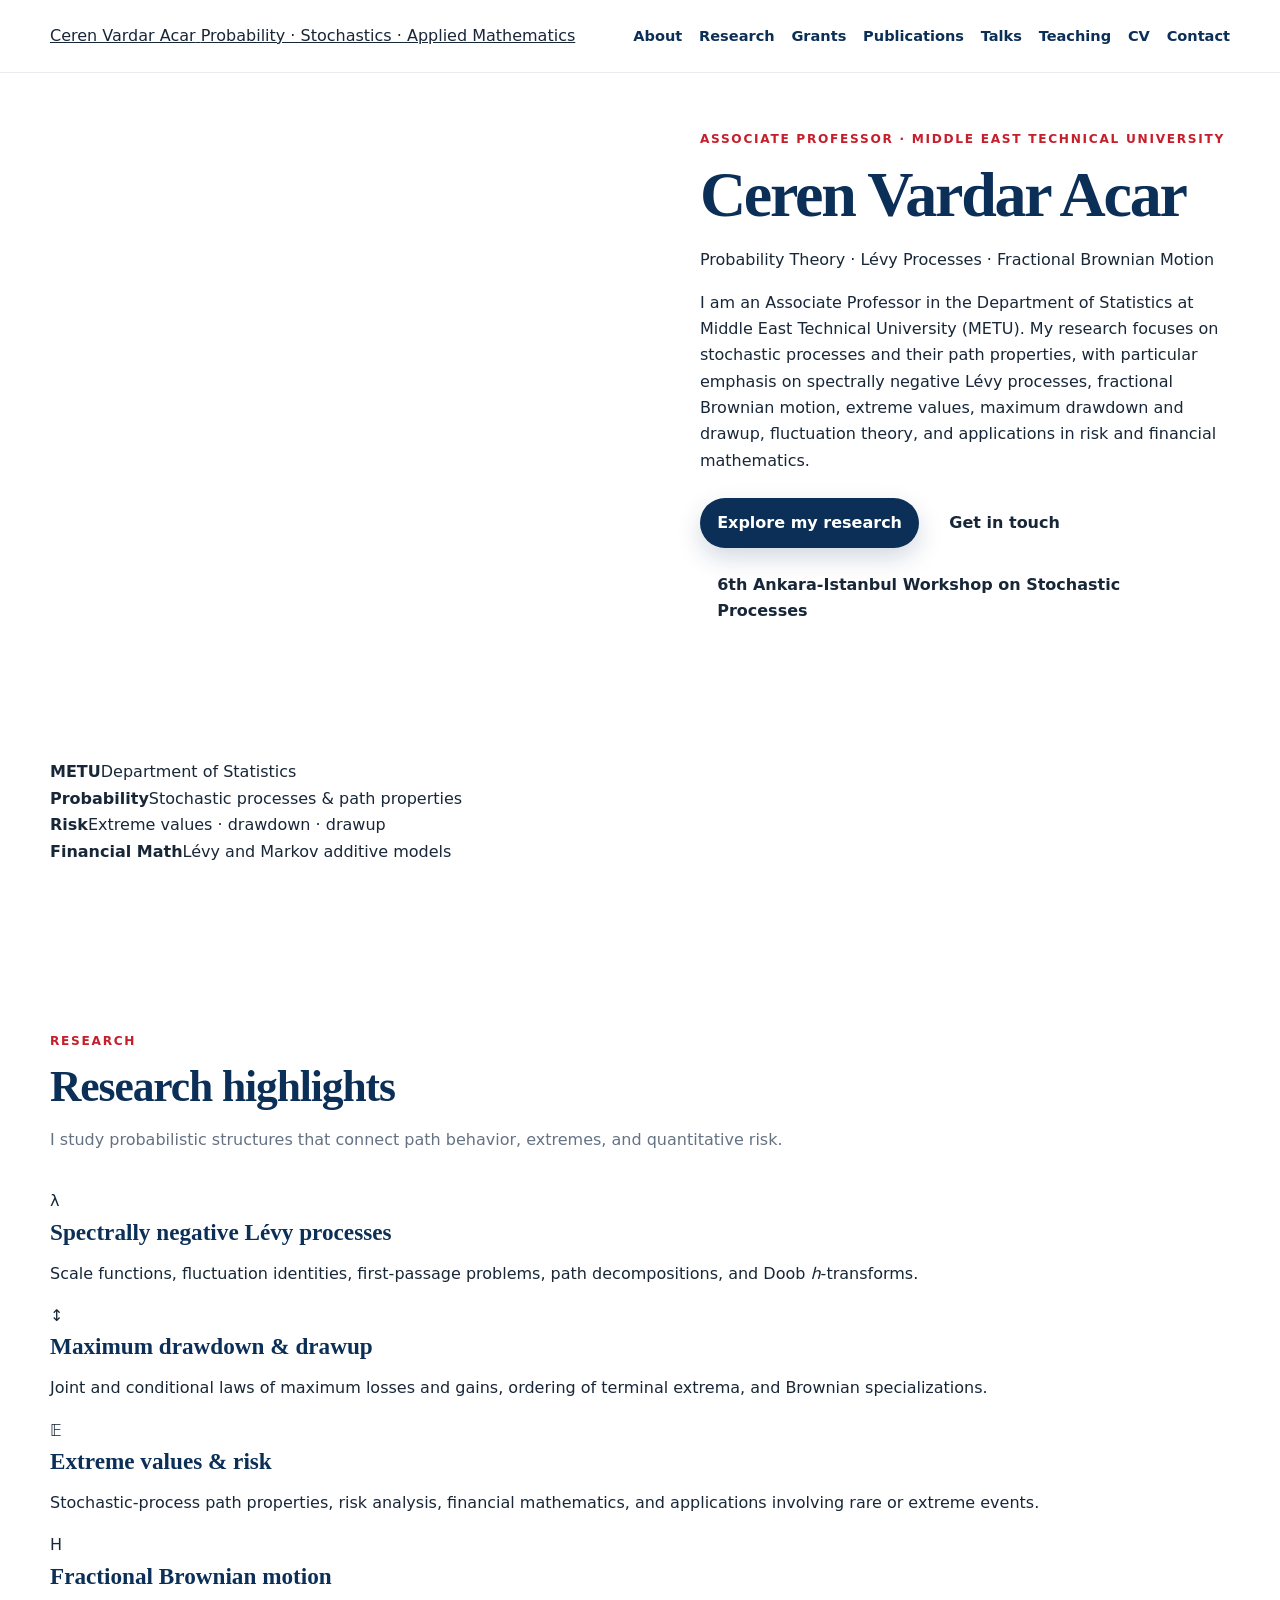
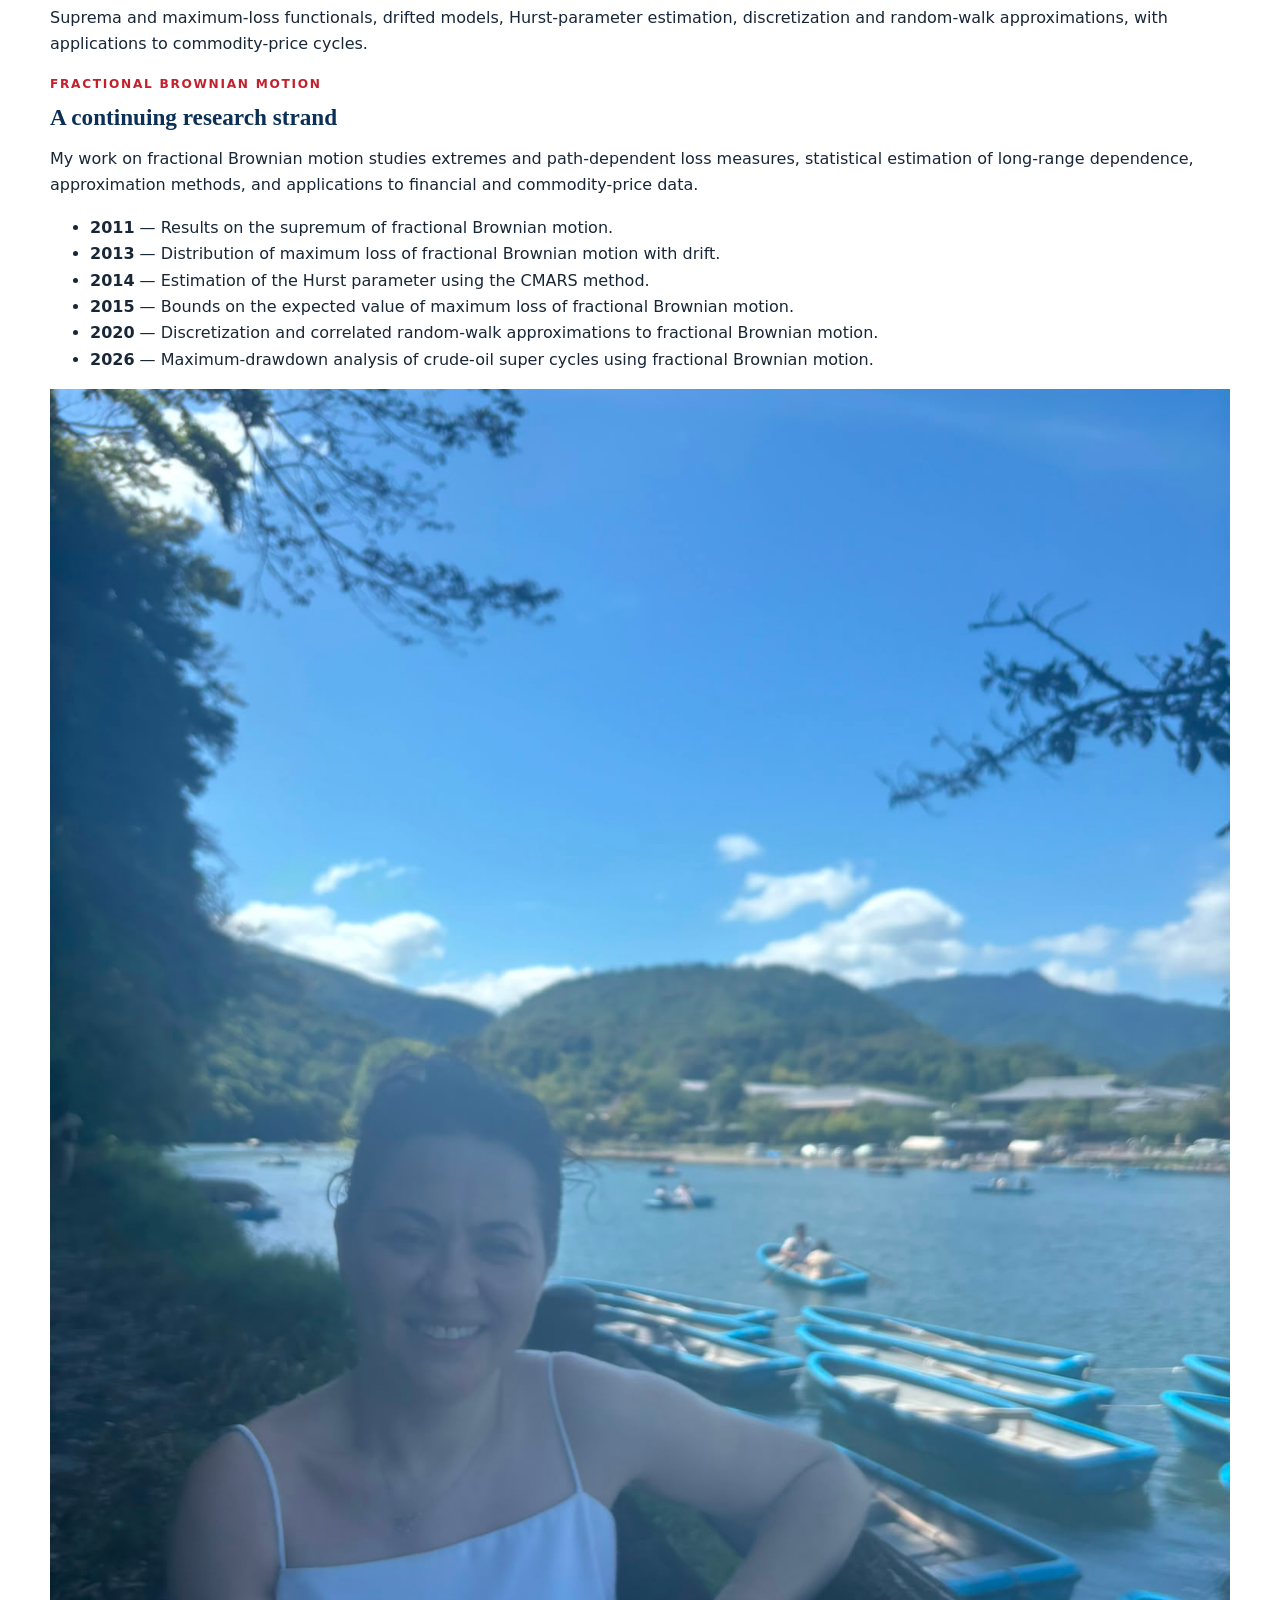
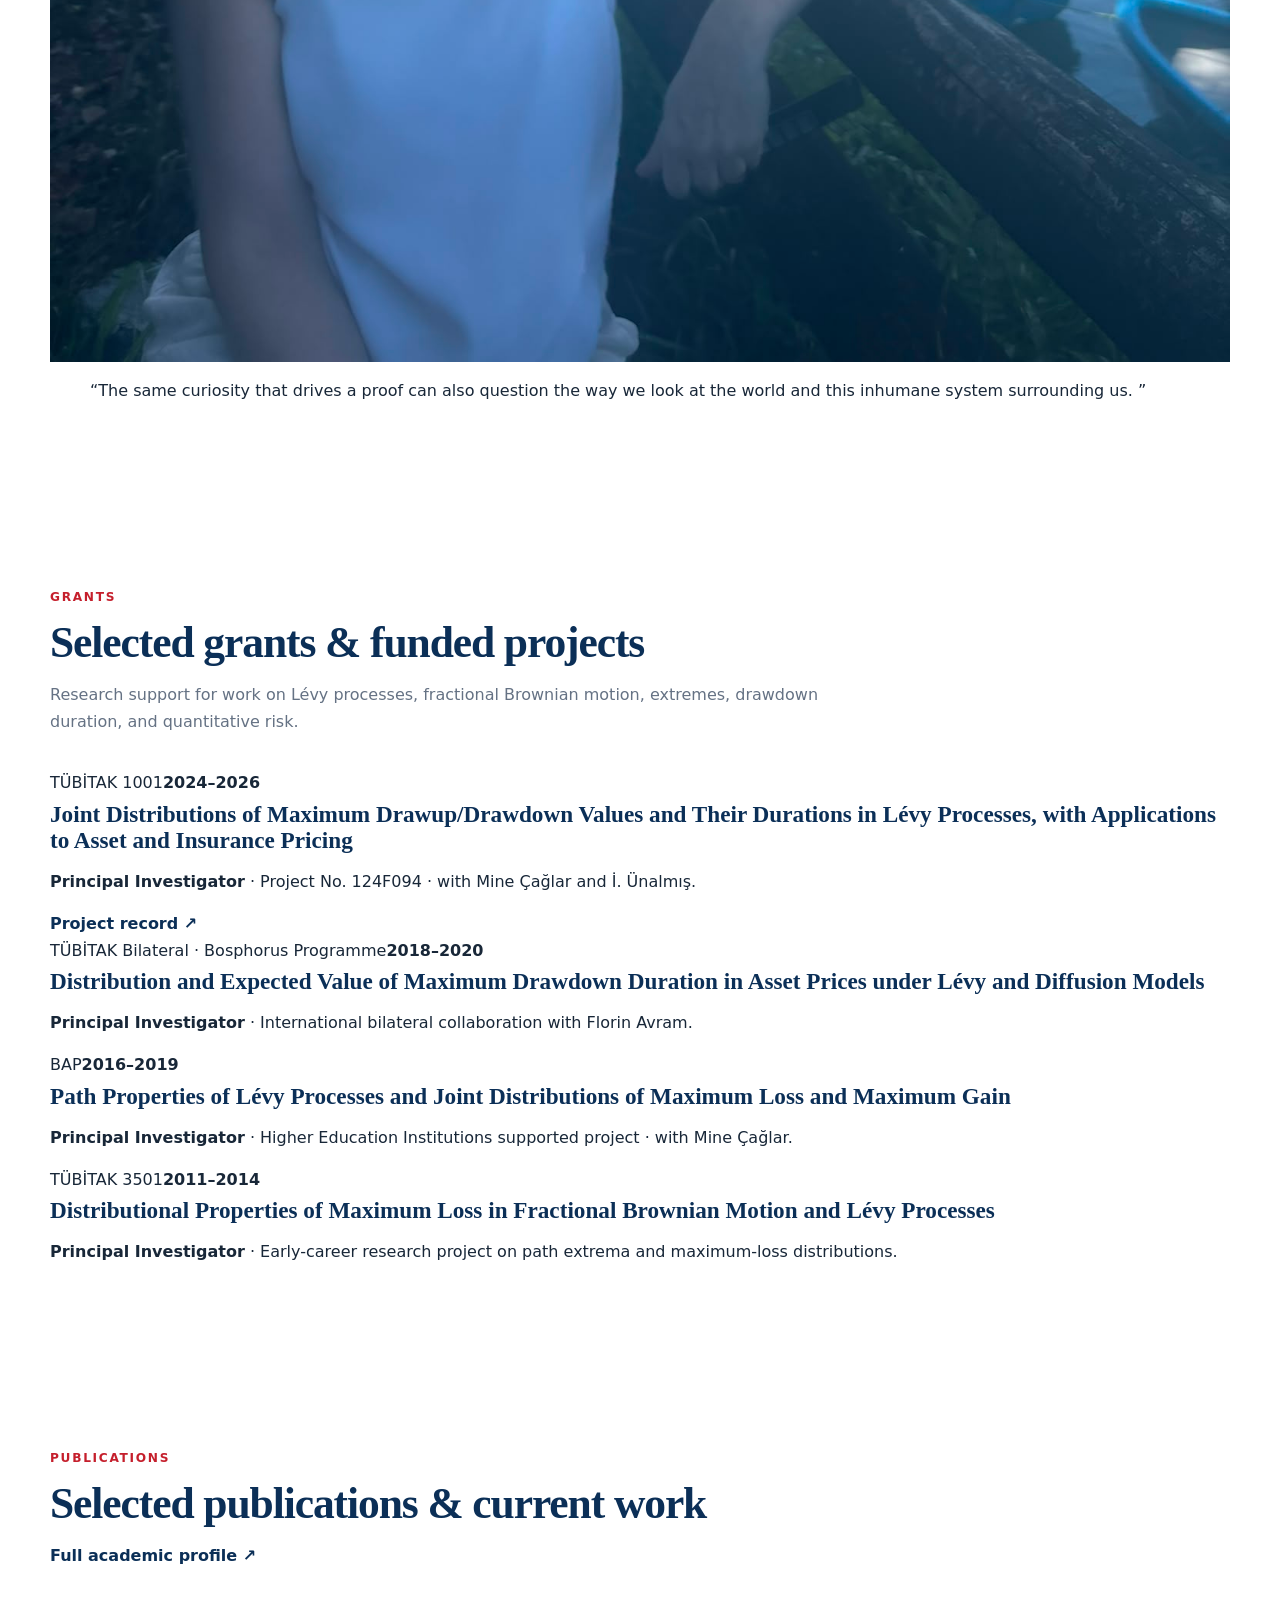
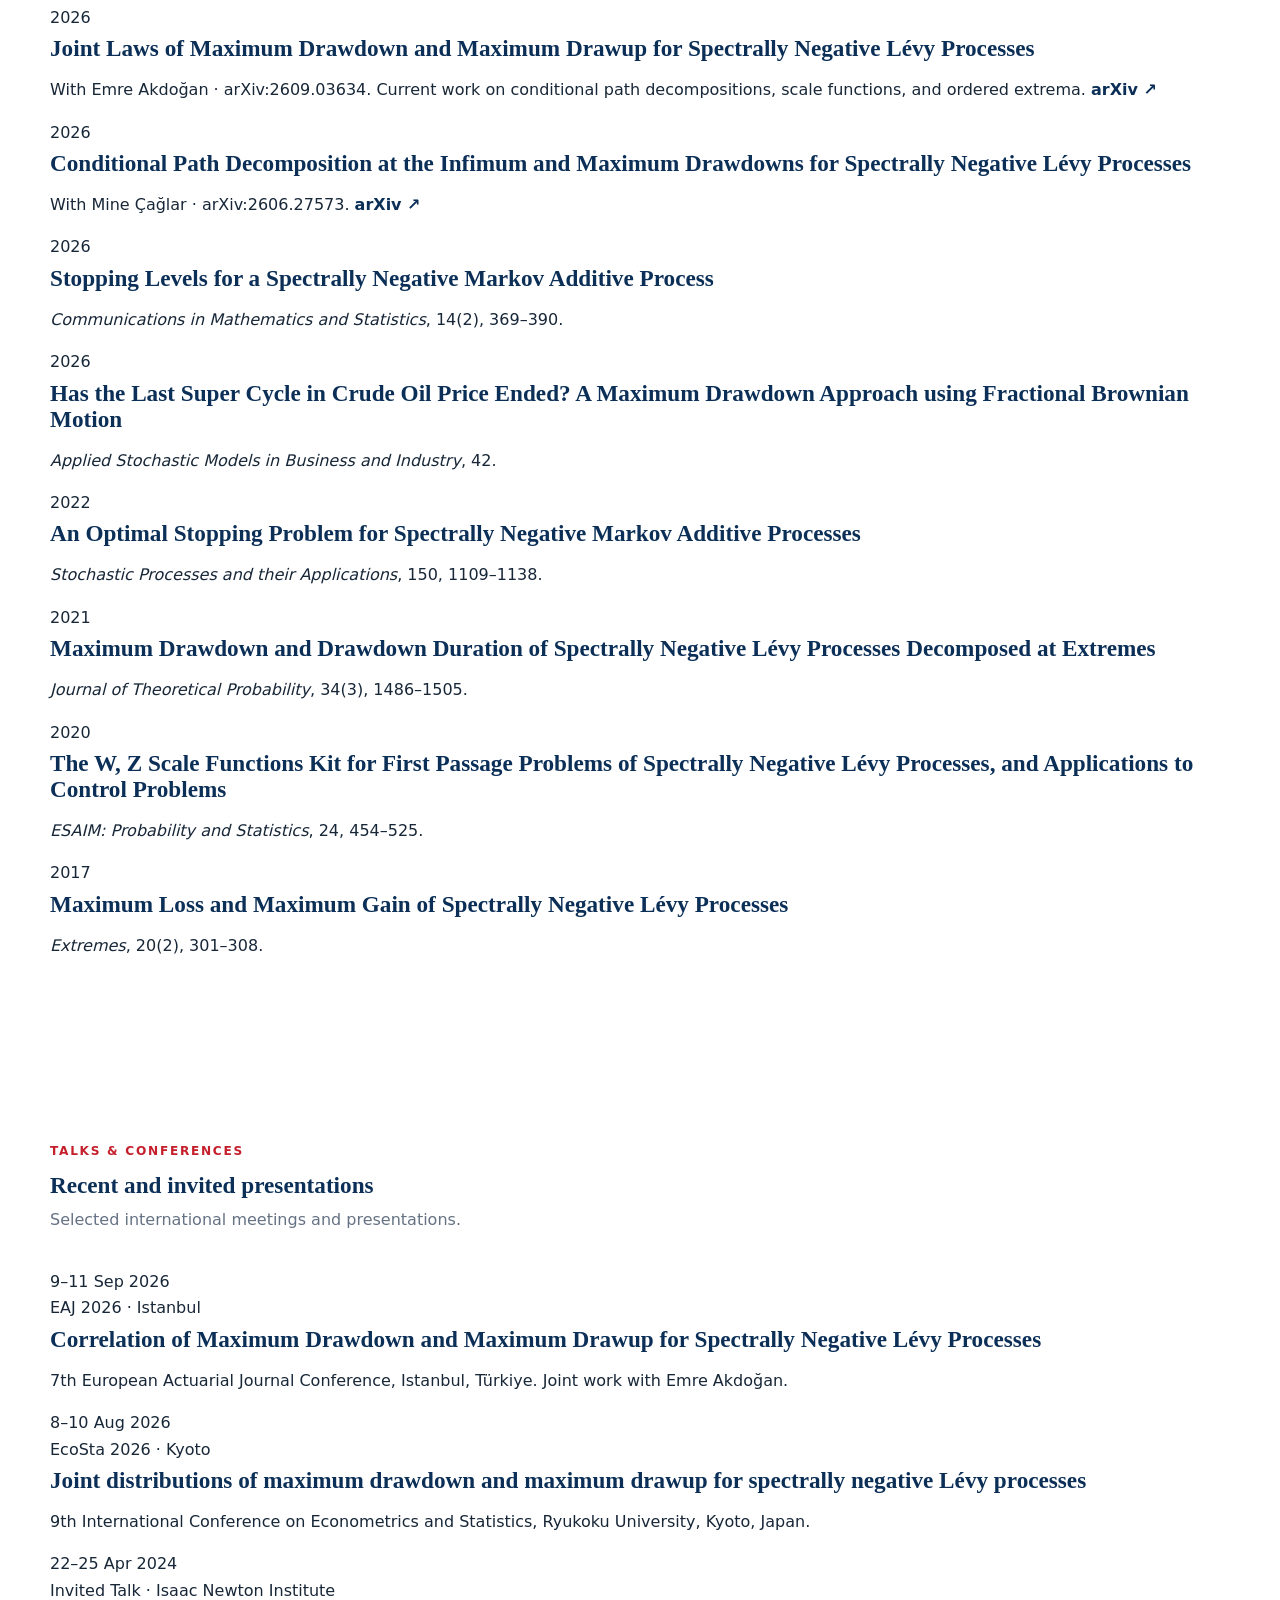
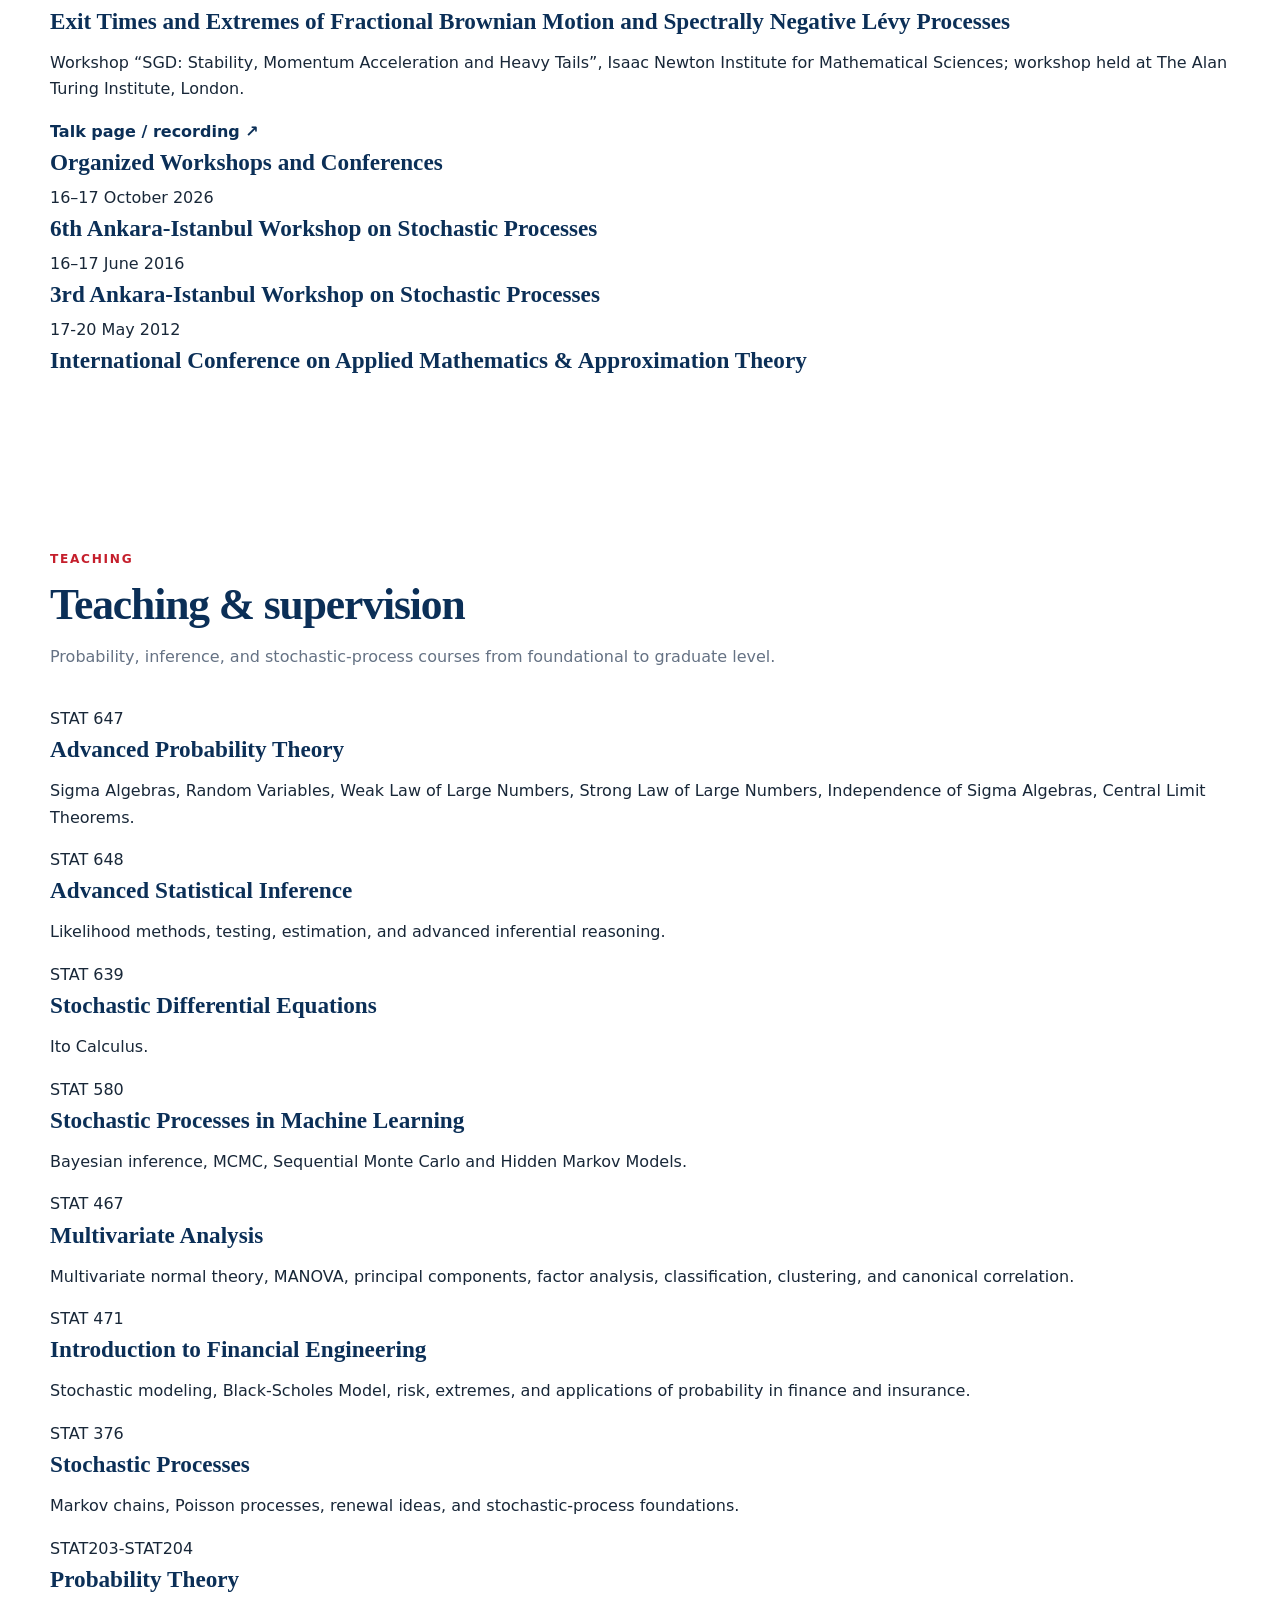
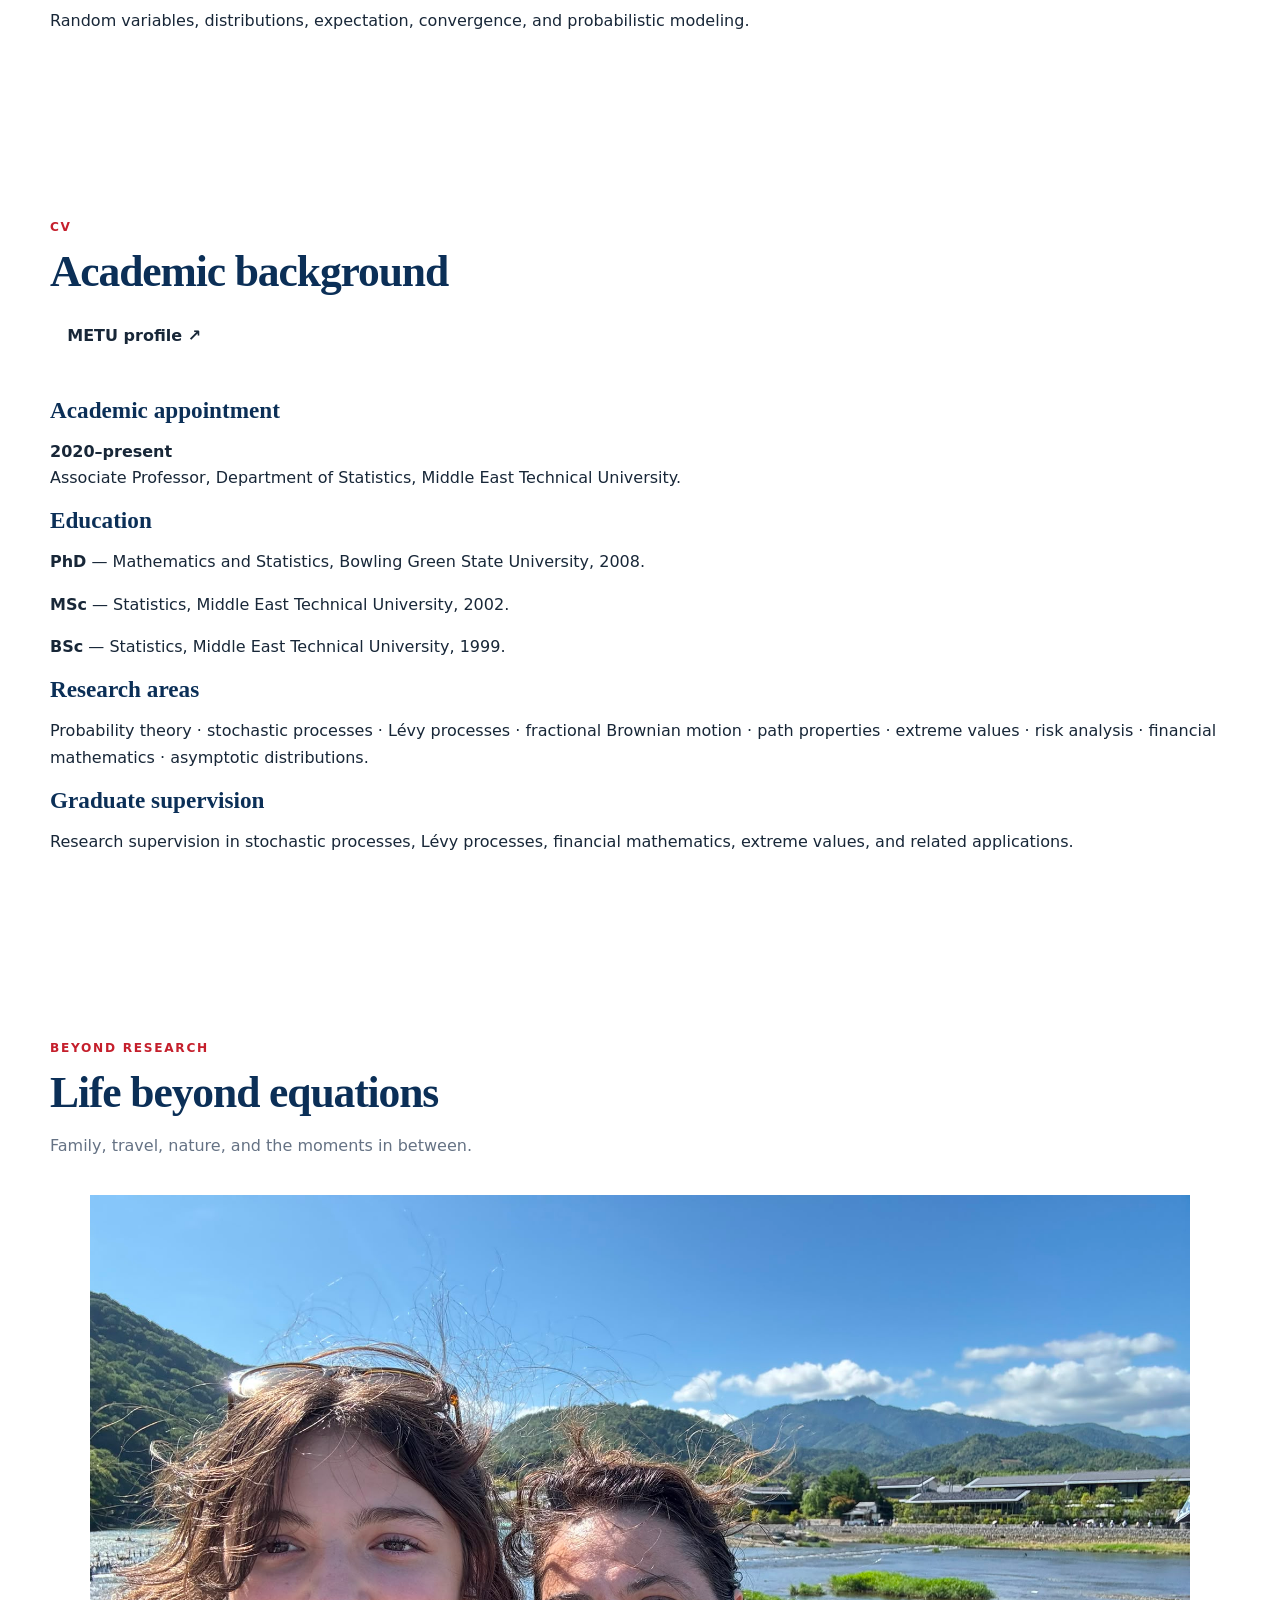
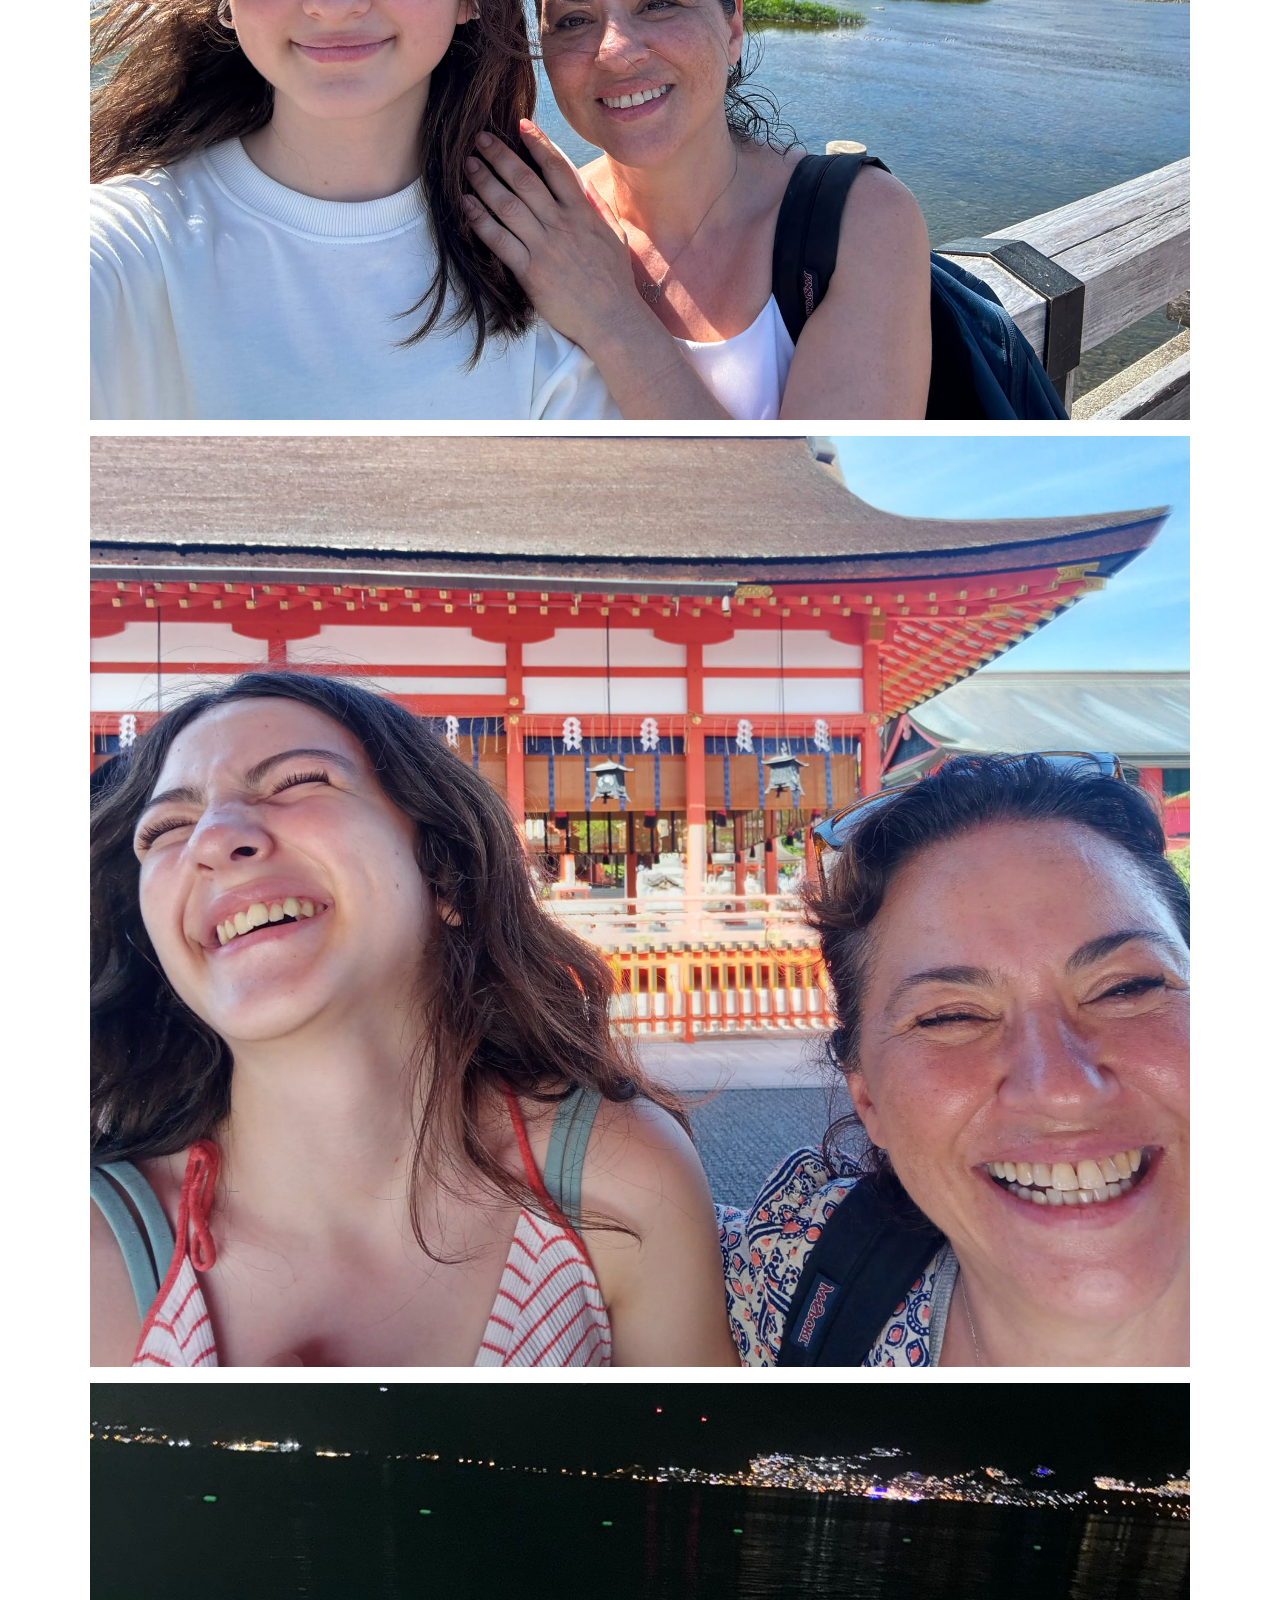
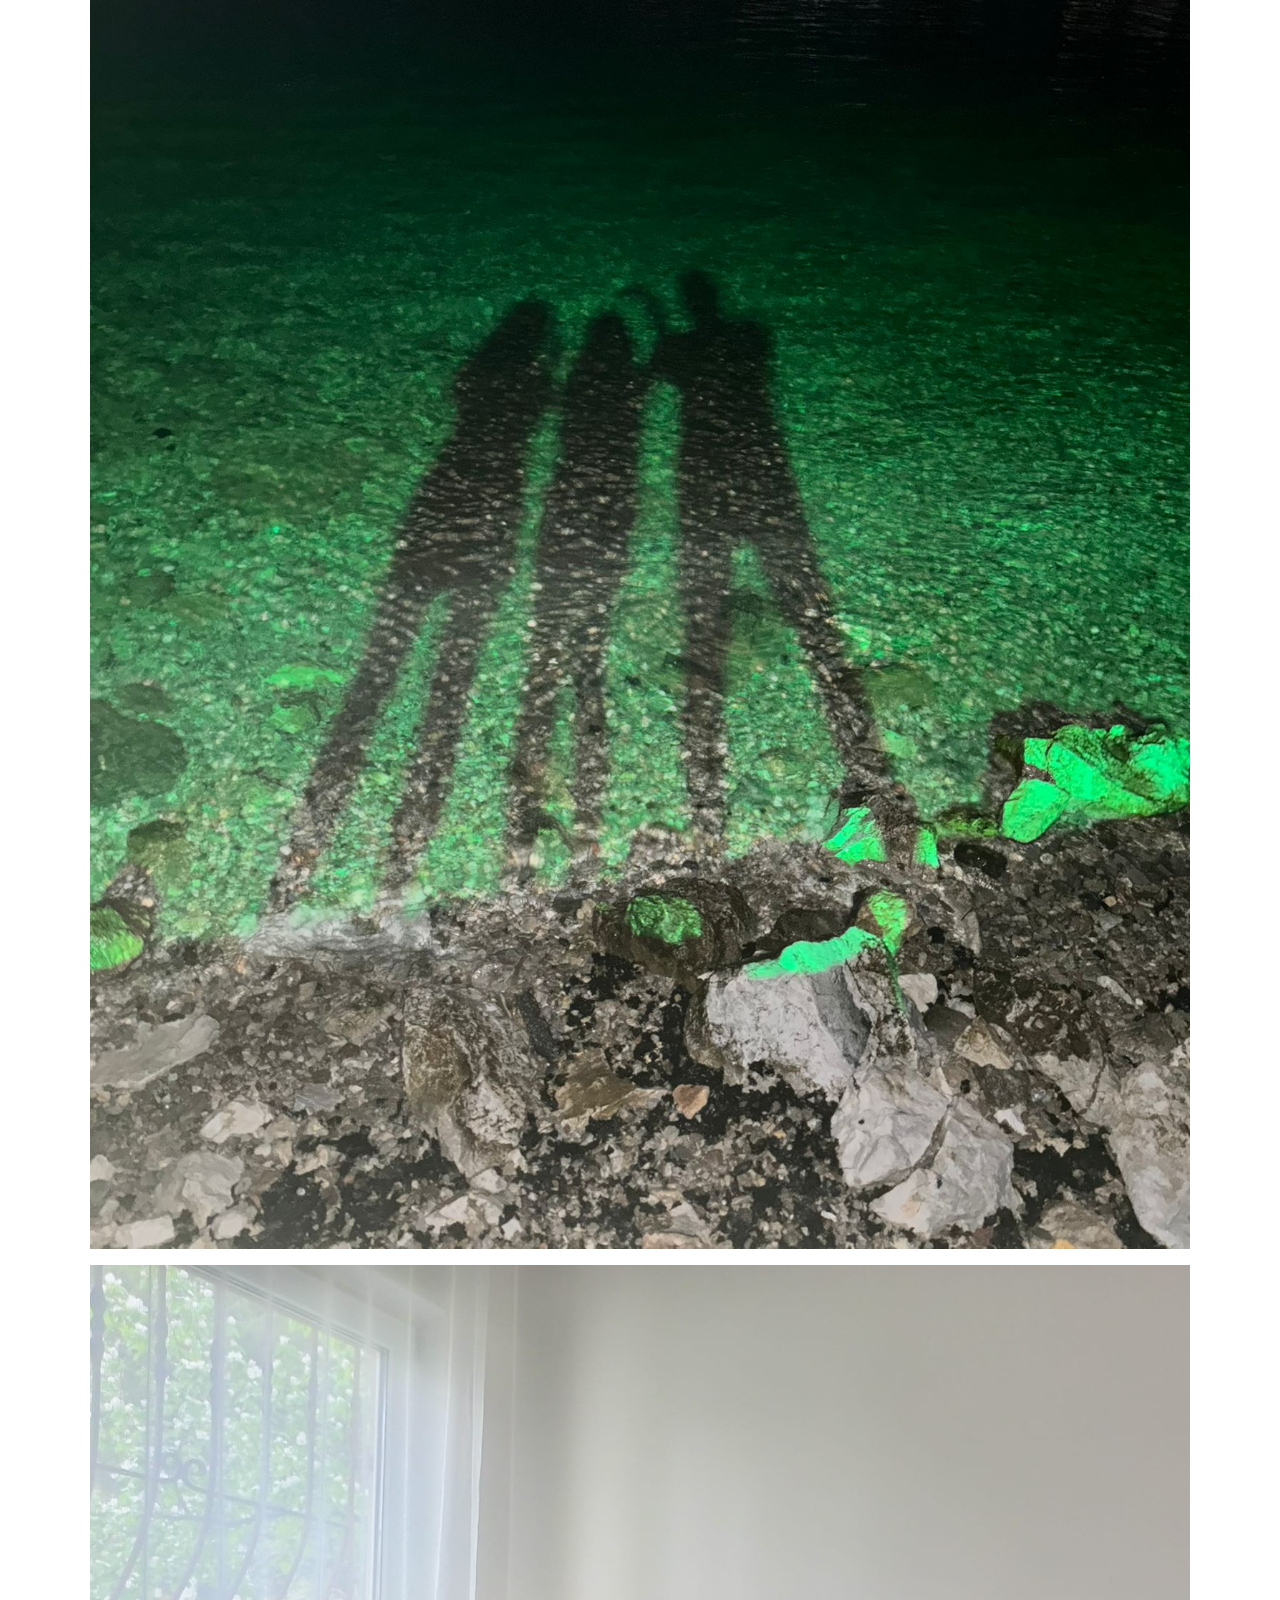
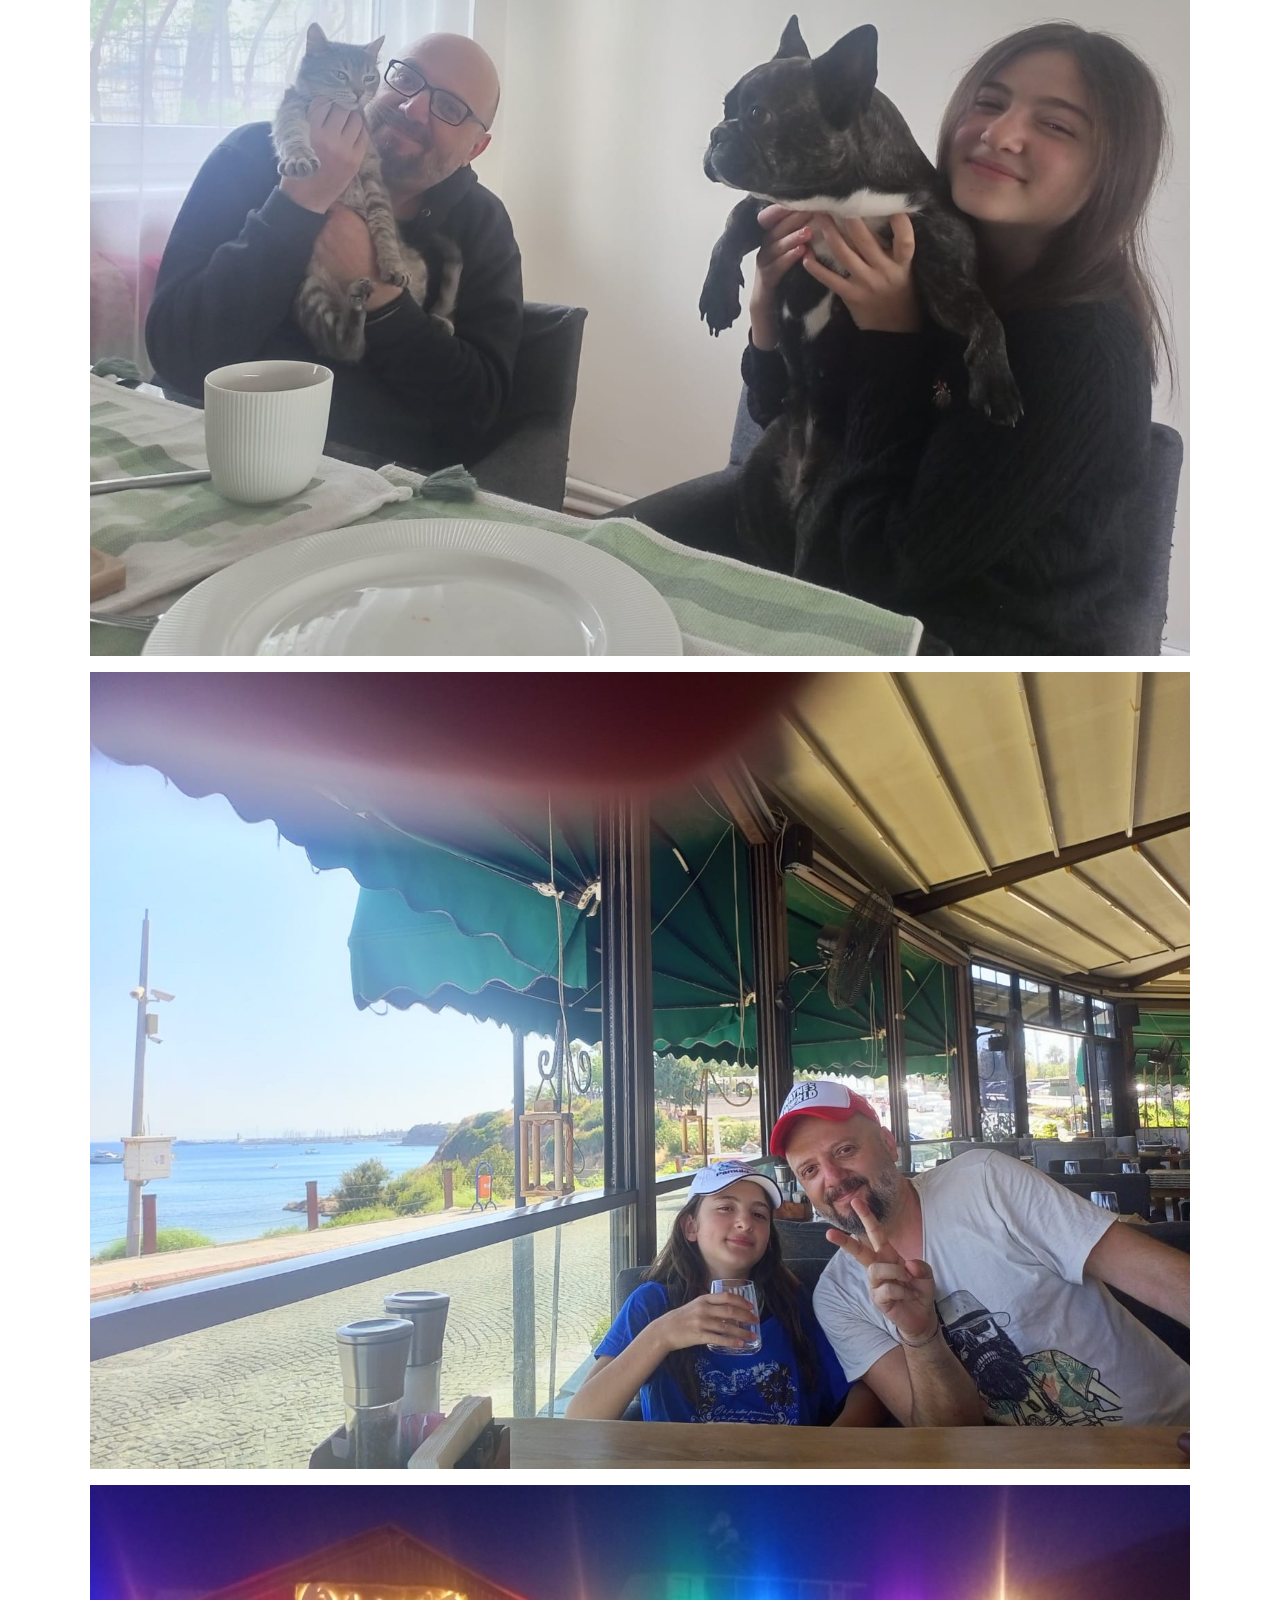
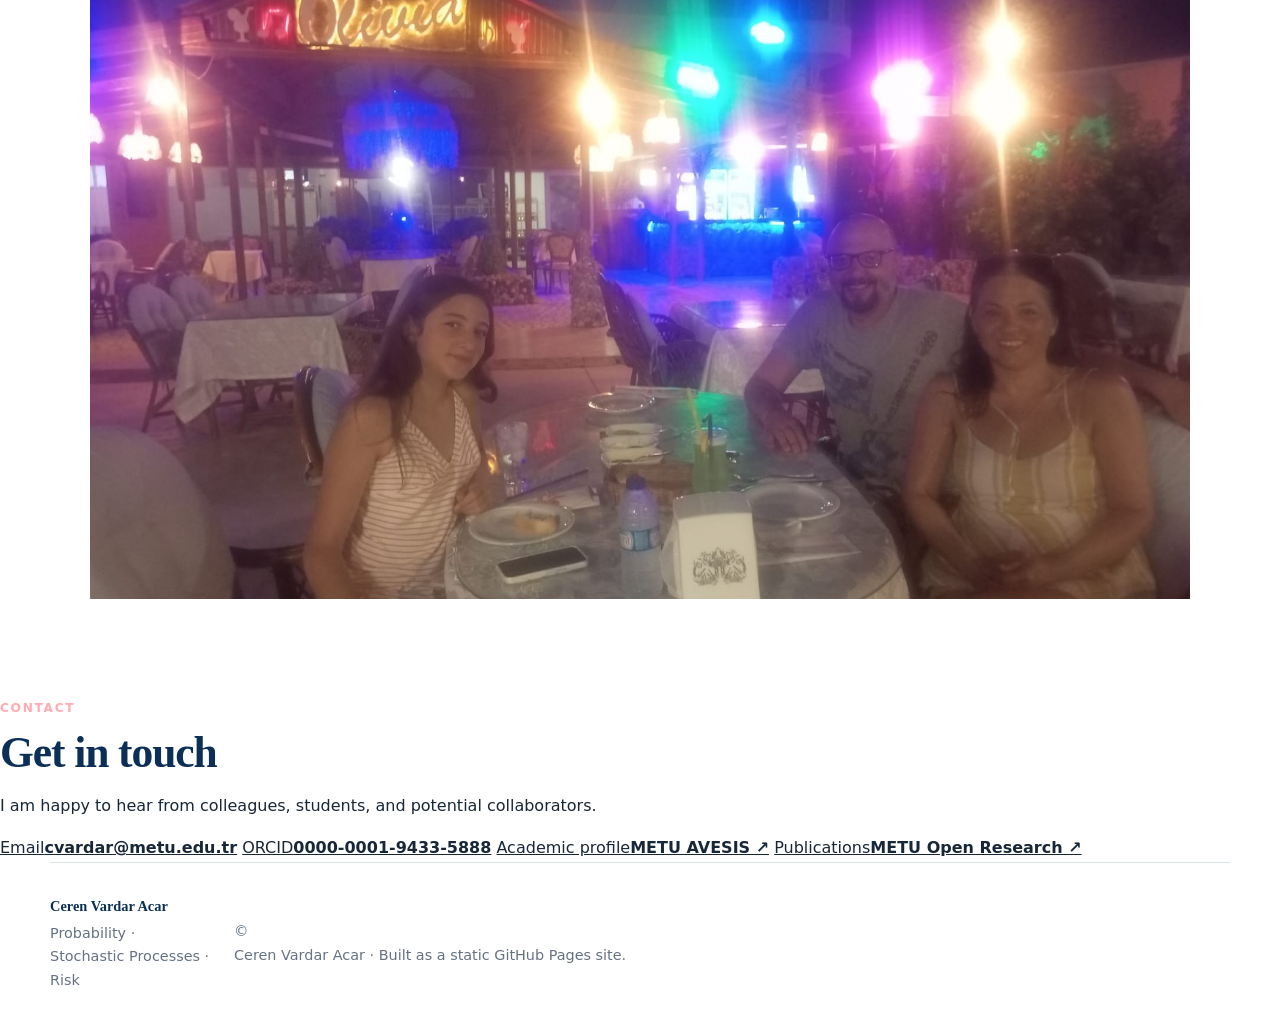
==== index.html @ 389e451e "Update index.html" ====
<!doctype html>
<html lang="en">
<head>
  <meta charset="utf-8" />
  <meta name="viewport" content="width=device-width, initial-scale=1" />
  <meta name="description" content="Academic website of Ceren Vardar Acar — probability theory, stochastic processes, Lévy processes, fractional Brownian motion, fluctuation theory, extreme values, and risk." />
  <meta name="theme-color" content="#0e4f66" />
  <title>Ceren Vardar Acar | Probability & Stochastic Processes</title>
  <link rel="icon" href="favicon.svg" type="image/svg+xml" />
  <link rel="stylesheet" href="styles.css" />
</head>
<body>
  <a class="skip-link" href="#main">Skip to content</a>

  <header class="site-header" id="top">
    <div class="nav-shell">
      <a class="brand" href="#top" aria-label="Ceren Vardar Acar homepage">
        <span class="brand-name">Ceren Vardar Acar</span>
        <span class="brand-subtitle">Probability · Stochastics · Applied Mathematics</span>
      </a>

      <button class="menu-button" type="button" aria-expanded="false" aria-controls="main-nav">Menu</button>
      <nav class="main-nav" id="main-nav" aria-label="Main navigation">
        <a href="#about">About</a>
        <a href="#research">Research</a>
        <a href="#grants">Grants</a>
        <a href="#publications">Publications</a>
        <a href="#talks">Talks</a>
        <a href="#teaching">Teaching</a>
        <a href="#cv">CV</a>
        <a href="#contact">Contact</a>
      </nav>
    </div>
  </header>

  <main id="main">
    <!-- =============================
         EDIT HERE: HERO / INTRO TEXT
         ============================= -->
    <section class="hero" id="about">
      <div class="hero-photo" role="img" aria-label="Ceren Vardar Acar smiling by the sea at sunset"></div>
      <div class="hero-copy">
        <p class="eyebrow">Associate Professor · Middle East Technical University</p>
        <h1>Ceren Vardar Acar</h1>
        <p class="hero-fields">Probability Theory · Lévy Processes · Fractional Brownian Motion</p>
        <p class="hero-text">
          I am an Associate Professor in the Department of Statistics at Middle East Technical University (METU).
          My research focuses on stochastic processes and their path properties, with particular emphasis on
          spectrally negative Lévy processes, fractional Brownian motion, extreme values, maximum drawdown and
          drawup, fluctuation theory, and applications in risk and financial mathematics.
        </p>
        <div class="hero-actions">
          <a class="button primary" href="#research">Explore my research</a>
          <a class="button ghost" href="#contact">Get in touch</a>
          <a class="button ghost" href="https://cvardar.github.io/6thworkshop2026/">6th Ankara-Istanbul Workshop on Stochastic Processes</a>
        </div>
      </div>
    </section>

    <section class="section intro-strip" aria-label="Academic profile summary">
      <div class="stat-card"><strong>METU</strong><span>Department of Statistics</span></div>
      <div class="stat-card"><strong>Probability</strong><span>Stochastic processes & path properties</span></div>
      <div class="stat-card"><strong>Risk</strong><span>Extreme values · drawdown · drawup</span></div>
      <div class="stat-card"><strong>Financial Math</strong><span>Lévy and Markov additive models</span></div>
    </section>

    <!-- =============================
         EDIT HERE: RESEARCH INTERESTS
         ============================= -->
    <section class="section" id="research">
      <div class="section-heading">
        <div>
          <p class="kicker">Research</p>
          <h2>Research highlights</h2>
        </div>
        <p class="section-lede">I study probabilistic structures that connect path behavior, extremes, and quantitative risk.</p>
      </div>

      <div class="card-grid four">
        <article class="feature-card">
          <span class="icon">λ</span>
          <h3>Spectrally negative Lévy processes</h3>
          <p>Scale functions, fluctuation identities, first-passage problems, path decompositions, and Doob <em>h</em>-transforms.</p>
        </article>
        <article class="feature-card">
          <span class="icon">↕</span>
          <h3>Maximum drawdown & drawup</h3>
          <p>Joint and conditional laws of maximum losses and gains, ordering of terminal extrema, and Brownian specializations.</p>
        </article>
        <article class="feature-card">
          <span class="icon">𝔼</span>
          <h3>Extreme values & risk</h3>
          <p>Stochastic-process path properties, risk analysis, financial mathematics, and applications involving rare or extreme events.</p>
        </article>
        <article class="feature-card">
          <span class="icon">H</span>
          <h3>Fractional Brownian motion</h3>
          <p>Suprema and maximum-loss functionals, drifted models, Hurst-parameter estimation, discretization and random-walk approximations, with applications to commodity-price cycles.</p>
        </article>
      </div>

      <div class="research-focus">
        <div>
          <p class="kicker">Fractional Brownian Motion</p>
          <h3>A continuing research strand</h3>
          <p>My work on fractional Brownian motion studies extremes and path-dependent loss measures, statistical estimation of long-range dependence, approximation methods, and applications to financial and commodity-price data.</p>
        </div>
        <ul class="focus-list">
          <li><strong>2011</strong> — Results on the supremum of fractional Brownian motion.</li>
          <li><strong>2013</strong> — Distribution of maximum loss of fractional Brownian motion with drift.</li>
          <li><strong>2014</strong> — Estimation of the Hurst parameter using the CMARS method.</li>
          <li><strong>2015</strong> — Bounds on the expected value of maximum loss of fractional Brownian motion.</li>
          <li><strong>2020</strong> — Discretization and correlated random-walk approximations to fractional Brownian motion.</li>
          <li><strong>2026</strong> — Maximum-drawdown analysis of crude-oil super cycles using fractional Brownian motion.</li>
        </ul>
      </div>

      <div class="research-photo-row">
        <img src="ceren-lake.jpg" alt="Ceren Vardar Acar by a mountain lake" loading="lazy" />
        <blockquote>
          <p>“The same curiosity that drives a proof can also question the way we look at the world and this inhumane system surrounding us. ”</p>
        </blockquote>
      </div>
    </section>

    <!-- =============================
         EDIT HERE: GRANTS & PROJECTS
         ============================= -->
    <section class="section soft" id="grants">
      <div class="section-heading">
        <div>
          <p class="kicker">Grants</p>
          <h2>Selected grants & funded projects</h2>
        </div>
        <p class="section-lede">Research support for work on Lévy processes, fractional Brownian motion, extremes, drawdown duration, and quantitative risk.</p>
      </div>

      <div class="grant-grid">
        <article class="grant-card featured">
          <div class="grant-meta"><span class="tag">TÜBİTAK 1001</span><strong>2024–2026</strong></div>
          <h3>Joint Distributions of Maximum Drawup/Drawdown Values and Their Durations in Lévy Processes, with Applications to Asset and Insurance Pricing</h3>
          <p><strong>Principal Investigator</strong> · Project No. 124F094 · with Mine Çağlar and İ. Ünalmış.</p>
          <a class="text-link" href="https://avesis.metu.edu.tr/proje/b04f0710-e34b-4ccd-aef2-670fa4ce2dce/levy-sureclerinde-en-buyuk-artis-dusus-degerleri-ile-surelerinin-birlikte-dagilimlari-ve-varlik-sigorta-fiyatlarina-uygulama" target="_blank" rel="noopener">Project record ↗</a>
        </article>

        <article class="grant-card">
          <div class="grant-meta"><span class="tag">TÜBİTAK Bilateral · Bosphorus Programme</span><strong>2018–2020</strong></div>
          <h3>Distribution and Expected Value of Maximum Drawdown Duration in Asset Prices under Lévy and Diffusion Models</h3>
          <p><strong>Principal Investigator</strong> · International bilateral collaboration with Florin Avram.</p>
        </article>

        <article class="grant-card">
          <div class="grant-meta"><span class="tag">BAP</span><strong>2016–2019</strong></div>
          <h3>Path Properties of Lévy Processes and Joint Distributions of Maximum Loss and Maximum Gain</h3>
          <p><strong>Principal Investigator</strong> · Higher Education Institutions supported project · with Mine Çağlar.</p>
        </article>

        <article class="grant-card">
          <div class="grant-meta"><span class="tag">TÜBİTAK 3501</span><strong>2011–2014</strong></div>
          <h3>Distributional Properties of Maximum Loss in Fractional Brownian Motion and Lévy Processes</h3>
          <p><strong>Principal Investigator</strong> · Early-career research project on path extrema and maximum-loss distributions.</p>
        </article>
      </div>
    </section>

    <!-- ====================================
         EDIT HERE: PUBLICATIONS / CURRENT WORK
         ==================================== -->
    <section class="section" id="publications">
      <div class="section-heading">
        <div>
          <p class="kicker">Publications</p>
          <h2>Selected publications & current work</h2>
        </div>
        <a class="text-link" href="https://avesis.metu.edu.tr/cvardar" target="_blank" rel="noopener">Full academic profile ↗</a>
      </div>

      <div class="publication-list">
        <article class="publication">
          <div class="pub-year">2026</div>
          <div><h3>Joint Laws of Maximum Drawdown and Maximum Drawup for Spectrally Negative Lévy Processes</h3><p>With Emre Akdoğan · arXiv:2609.03634. Current work on conditional path decompositions, scale functions, and ordered extrema. <a class="text-link" href="https://arxiv.org/abs/2609.03634" target="_blank" rel="noopener">arXiv ↗</a></p></div>
        </article>
        <article class="publication">
          <div class="pub-year">2026</div>
          <div><h3>Conditional Path Decomposition at the Infimum and Maximum Drawdowns for Spectrally Negative Lévy Processes</h3><p>With Mine Çağlar · arXiv:2606.27573. <a class="text-link" href="https://arxiv.org/abs/2606.27573" target="_blank" rel="noopener">arXiv ↗</a></p></div>
        </article>
        <article class="publication">
          <div class="pub-year">2026</div>
          <div><h3>Stopping Levels for a Spectrally Negative Markov Additive Process</h3><p><em>Communications in Mathematics and Statistics</em>, 14(2), 369–390.</p></div>
        </article>
        <article class="publication">
          <div class="pub-year">2026</div>
          <div><h3>Has the Last Super Cycle in Crude Oil Price Ended? A Maximum Drawdown Approach using Fractional Brownian Motion</h3><p><em>Applied Stochastic Models in Business and Industry</em>, 42.</p></div>
        </article>
        <article class="publication">
          <div class="pub-year">2022</div>
          <div><h3>An Optimal Stopping Problem for Spectrally Negative Markov Additive Processes</h3><p><em>Stochastic Processes and their Applications</em>, 150, 1109–1138.</p></div>
        </article>
        <article class="publication">
          <div class="pub-year">2021</div>
          <div><h3>Maximum Drawdown and Drawdown Duration of Spectrally Negative Lévy Processes Decomposed at Extremes</h3><p><em>Journal of Theoretical Probability</em>, 34(3), 1486–1505.</p></div>
        </article>
        <article class="publication">
          <div class="pub-year">2020</div>
          <div><h3>The W, Z Scale Functions Kit for First Passage Problems of Spectrally Negative Lévy Processes, and Applications to Control Problems</h3><p><em>ESAIM: Probability and Statistics</em>, 24, 454–525.</p></div>
        </article>
        <article class="publication">
          <div class="pub-year">2017</div>
          <div><h3>Maximum Loss and Maximum Gain of Spectrally Negative Lévy Processes</h3><p><em>Extremes</em>, 20(2), 301–308.</p></div>
        </article>
      </div>
    </section>

    <!-- =============================
         EDIT HERE: TALKS & CONFERENCES
         ============================= -->
    <section class="section" id="talks">
      <div class="section-heading">
        <div>
          <p class="kicker">Talks & Conferences</p>
          <h3>Recent and invited presentations</h3>
        </div>
        <p class="section-lede">Selected international meetings and presentations.</p>
      </div>

      <div class="timeline">
        <article class="timeline-item featured">
          <div class="timeline-date">9–11 Sep 2026</div>
          <div class="timeline-body">
            <span class="tag">EAJ 2026 · Istanbul</span>
            <h3>Correlation of Maximum Drawdown and Maximum Drawup for Spectrally Negative Lévy Processes</h3>
            <p>7th European Actuarial Journal Conference, Istanbul, Türkiye. Joint work with Emre Akdoğan.</p>
          </div>
        </article>

        <article class="timeline-item">
          <div class="timeline-date">8–10 Aug 2026</div>
          <div class="timeline-body">
            <span class="tag">EcoSta 2026 · Kyoto</span>
            <h3>Joint distributions of maximum drawdown and maximum drawup for spectrally negative Lévy processes</h3>
            <p>9th International Conference on Econometrics and Statistics, Ryukoku University, Kyoto, Japan.</p>
          </div>
        </article>

        <article class="timeline-item">
          <div class="timeline-date">22–25 Apr 2024</div>
          <div class="timeline-body">
            <span class="tag">Invited Talk · Isaac Newton Institute</span>
            <h3>Exit Times and Extremes of Fractional Brownian Motion and Spectrally Negative Lévy Processes</h3>
            <p>Workshop “SGD: Stability, Momentum Acceleration and Heavy Tails”, Isaac Newton Institute for Mathematical Sciences; workshop held at The Alan Turing Institute, London.</p>
            <a class="text-link" href="https://www.newton.ac.uk/seminar/42437/" target="_blank" rel="noopener">Talk page / recording ↗</a>
          </div>
        </article>
        <h3>Organized Workshops and Conferences</h3>
        <article class="timeline-item">
          <div class="timeline-date">16–17 October 2026</div>
          <div class="timeline-body">
    <h3>6th Ankara-Istanbul Workshop on Stochastic Processes</h3>
            </div>
          </article>
            <article class="timeline-item">
          <div class="timeline-date">16–17 June 2016</div>
          <div class="timeline-body">
    <h3>3rd Ankara-Istanbul Workshop on Stochastic Processes</h3>
            </div>
              </article>
             <article class="timeline-item">
          <div class="timeline-date">17-20 May 2012</div>
          <div class="timeline-body">
    <h3>International Conference on Applied Mathematics & Approximation Theory</h3>
    </div>
               </article>
    </section>

    <!-- =============================
         EDIT HERE: TEACHING
         ============================= -->
    <section class="section soft" id="teaching">
      <div class="section-heading">
        <div>
          <p class="kicker">Teaching</p>
          <h2>Teaching & supervision</h2>
        </div>
        <p class="section-lede">Probability, inference, and stochastic-process courses from foundational to graduate level.</p>
      </div>

      <div class="card-grid five">
       <article class="course-card"><span>STAT 647</span><h3>Advanced Probability Theory</h3><p>Sigma Algebras, Random Variables, Weak Law of Large Numbers, Strong Law of Large Numbers, Independence of Sigma Algebras, Central Limit Theorems.</p></article>
        <article class="course-card"><span>STAT 648</span><h3>Advanced Statistical Inference</h3><p>Likelihood methods, testing, estimation, and advanced inferential reasoning.</p></article>
         <article class="course-card"><span>STAT 639</span><h3>Stochastic Differential Equations</h3><p>Ito Calculus.</p></article>
        <article class="course-card"><span>STAT 580</span><h3>Stochastic Processes in Machine Learning</h3><p>Bayesian inference, MCMC, Sequential Monte Carlo and Hidden Markov Models.</p></article>
        <article class="course-card"><span>STAT 467</span><h3>Multivariate Analysis</h3><p>Multivariate normal theory, MANOVA, principal components, factor analysis, classification, clustering, and canonical correlation.</p></article>
                <article class="course-card"><span>STAT 471</span><h3>Introduction to Financial Engineering</h3><p>Stochastic modeling, Black-Scholes Model, risk, extremes, and applications of probability in finance and insurance.</p></article>
         <article class="course-card"><span>STAT 376</span><h3>Stochastic Processes</h3><p>Markov chains, Poisson processes, renewal ideas, and stochastic-process foundations.</p></article>
        <article class="course-card"><span>STAT203-STAT204</span><h3>Probability Theory</h3><p>Random variables, distributions, expectation, convergence, and probabilistic modeling.</p></article>
      </div>
    </section>

    <!-- =============================
         EDIT HERE: CV / BIO
         ============================= -->
    <section class="section" id="cv">
      <div class="section-heading">
        <div>
          <p class="kicker">CV</p>
          <h2>Academic background</h2>
        </div>
        <a class="button ghost small" href="https://stat.metu.edu.tr/en/ceren-vardar-acar" target="_blank" rel="noopener">METU profile ↗</a>
      </div>

      <div class="cv-grid">
        <div class="cv-block">
          <h3>Academic appointment</h3>
          <p><strong>2020–present</strong><br />Associate Professor, Department of Statistics, Middle East Technical University.</p>
        </div>
        <div class="cv-block">
          <h3>Education</h3>
          <p><strong>PhD</strong> — Mathematics and Statistics, Bowling Green State University, 2008.</p>
          <p><strong>MSc</strong> — Statistics, Middle East Technical University, 2002.</p>
          <p><strong>BSc</strong> — Statistics, Middle East Technical University, 1999.</p>
        </div>
        <div class="cv-block">
          <h3>Research areas</h3>
          <p>Probability theory · stochastic processes · Lévy processes · fractional Brownian motion · path properties · extreme values · risk analysis · financial mathematics · asymptotic distributions.</p>
        </div>
        <div class="cv-block">
          <h3>Graduate supervision</h3>
          <p>Research supervision in stochastic processes, Lévy processes, financial mathematics, extreme values, and related applications.</p>
        </div>
      </div>
    </section>

    <!-- ==================================
         EDIT HERE: PERSONAL PHOTO GALLERY
         ================================== -->
    <section class="section gallery-section" id="beyond">
      <div class="section-heading">
        <div>
          <p class="kicker">Beyond Research</p>
          <h2>Life beyond equations</h2>
        </div>
        <p class="section-lede">Family, travel, nature, and the moments in between.</p>
      </div>

      <div class="gallery" aria-label="Personal photo gallery">
        <figure class="gallery-large"><img src="ceren-river.jpg" alt="Ceren with her daughter by a river and mountains" loading="lazy" /></figure>
        <figure><img src="ceren-japan.jpg" alt="Ceren with her daughter during a trip to Japan" loading="lazy" /></figure>
        <figure><img src="shadows-sea.jpg" alt="Three shadows reflected across illuminated seaside water at night" loading="lazy" /></figure>
        <figure><img src="family-pets.jpg" alt="A family moment with a cat and a dog" loading="lazy" /></figure>
        <figure><img src="seaside-family.jpg" alt="Family at a seaside restaurant" loading="lazy" /></figure>
        <figure><img src="family-dinner.jpg" alt="Family dinner during an evening out" loading="lazy" /></figure>
      </div>
    </section>

    <!-- =============================
         EDIT HERE: CONTACT & LINKS
         ============================= -->
    <section class="contact" id="contact">
      <div class="contact-shell">
        <div>
          <p class="kicker light">Contact</p>
          <h2>Get in touch</h2>
          <p>I am happy to hear from colleagues, students, and potential collaborators.</p>
        </div>
        <div class="contact-links">
          <a href="mailto:cvardar@metu.edu.tr"><span>Email</span><strong>cvardar@metu.edu.tr</strong></a>
          <a href="https://orcid.org/0000-0001-9433-5888" target="_blank" rel="noopener"><span>ORCID</span><strong>0000-0001-9433-5888</strong></a>
          <a href="https://avesis.metu.edu.tr/cvardar" target="_blank" rel="noopener"><span>Academic profile</span><strong>METU AVESIS ↗</strong></a>
          <a href="https://open.metu.edu.tr/handle/11511/28474" target="_blank" rel="noopener"><span>Publications</span><strong>METU Open Research ↗</strong></a>
        </div>
      </div>
    </section>
  </main>

  <footer class="site-footer">
    <div>
      <strong>Ceren Vardar Acar</strong>
      <span>Probability · Stochastic Processes · Risk</span>
    </div>
    <div>© <span id="year"></span> Ceren Vardar Acar · Built as a static GitHub Pages site.</div>
  </footer>

  <script src="script.js"></script>
</body>
</html>
---- styles.css ----
:root {
  --navy: #0b2f57;
  --navy-2: #133f6d;
  --red: #c51f2c;
  --blue: #1666a8;
  --ink: #182738;
  --muted: #657284;
  --line: #dce3e9;
  --soft: #f4f7fa;
  --white: #ffffff;
  --max: 1180px;
  --shadow: 0 20px 50px rgba(10, 35, 65, .10);
}

* { box-sizing: border-box; }
html { scroll-behavior: smooth; }
body {
  margin: 0;
  color: var(--ink);
  background: var(--white);
  font-family: Inter, ui-sans-serif, system-ui, -apple-system, BlinkMacSystemFont, "Segoe UI", sans-serif;
  line-height: 1.65;
}
a { color: inherit; }
img { max-width: 100%; display: block; }
button, a { -webkit-tap-highlight-color: transparent; }

.skip-link {
  position: fixed; left: 1rem; top: -5rem; z-index: 1000;
  padding: .7rem 1rem; background: var(--navy); color: white;
  border-radius: .5rem; text-decoration: none;
}
.skip-link:focus { top: 1rem; }

.site-header {
  position: sticky; top: 0; z-index: 100;
  background: rgba(255,255,255,.95);
  backdrop-filter: blur(12px);
  border-bottom: 1px solid rgba(11,47,87,.09);
}
.nav-shell {
  width: min(var(--max), calc(100% - 2rem));
  margin: 0 auto; min-height: 72px;
  display: flex; align-items: center; justify-content: space-between; gap: 2rem;
}
.mini-brand { display: inline-flex; align-items: center; gap: .75rem; text-decoration: none; font-family: Georgia, serif; color: var(--navy); font-weight: 700; }
.mini-number { color: var(--red); font-size: 1.7rem; font-style: italic; line-height: 1; }
.mini-number sup { font-size: .42em; }
.main-nav { display: flex; align-items: center; gap: 1.05rem; }
.main-nav a { font-size: .91rem; font-weight: 650; text-decoration: none; color: var(--navy); }
.main-nav a:hover { color: var(--red); }
.personal-link { padding-left: 1rem; border-left: 1px solid var(--line); }
.menu-button { display: none; border: 1px solid var(--line); background: white; color: var(--navy); border-radius: 999px; padding: .55rem .85rem; font-weight: 700; }

.hero {
  width: min(var(--max), calc(100% - 2rem));
  margin: 3.5rem auto 2.5rem;
  display: grid; grid-template-columns: minmax(0, 1.05fr) minmax(0, .95fr);
  gap: 4rem; align-items: center;
}
.hero-logo-card {
  background: white; border: 1px solid var(--line); border-radius: 24px;
  padding: 1.8rem; box-shadow: var(--shadow);
}
.hero-logo-card img { width: 100%; border-radius: 12px; }
.eyebrow, .kicker { margin: 0 0 .65rem; text-transform: uppercase; letter-spacing: .14em; font-size: .76rem; font-weight: 800; color: var(--red); }
h1, h2, h3 { font-family: Georgia, "Times New Roman", serif; color: var(--navy); line-height: 1.12; }
h1 { margin: 0; font-size: clamp(2.5rem, 5vw, 4.8rem); letter-spacing: -.035em; }
h2 { margin: .15rem 0 1rem; font-size: clamp(2rem, 3.4vw, 3.25rem); letter-spacing: -.025em; }
h3 { margin: .25rem 0 .6rem; font-size: 1.45rem; }
.hero-place { margin: 1.2rem 0 0; color: var(--navy-2); font-weight: 750; }
.hero-intro { max-width: 64ch; color: var(--muted); font-size: 1.08rem; }
.hero-actions { display: flex; flex-wrap: wrap; gap: .8rem; margin-top: 1.5rem; }
.button {
  appearance: none; border: 0; cursor: pointer; text-decoration: none;
  display: inline-flex; align-items: center; justify-content: center;
  min-height: 46px; padding: .72rem 1.08rem; border-radius: 999px;
  font: inherit; font-weight: 800;
}
.button.primary { color: white; background: var(--navy); box-shadow: 0 10px 25px rgba(11,47,87,.18); }
.button.primary:hover { background: var(--red); }
.button.secondary { color: var(--navy); background: white; border: 1px solid var(--line); }
.button.secondary:hover { border-color: var(--navy); }
.countdown { margin-top: 1.7rem; display: inline-flex; align-items: baseline; gap: .55rem; color: var(--navy); }
.countdown strong { font-size: 2.25rem; font-family: Georgia, serif; }
.countdown span { color: var(--muted); font-size: .95rem; }

.facts {
  width: min(var(--max), calc(100% - 2rem)); margin: 0 auto 2rem;
  display: grid; grid-template-columns: repeat(4, 1fr);
  border: 1px solid var(--line); border-radius: 18px; overflow: hidden;
}
.facts article { padding: 1.3rem 1.4rem; background: var(--soft); border-right: 1px solid var(--line); }
.facts article:last-child { border-right: 0; }
.facts span { display: block; font-size: .72rem; letter-spacing: .12em; text-transform: uppercase; color: var(--red); font-weight: 800; margin-bottom: .25rem; }
.facts strong { display: block; color: var(--navy); line-height: 1.35; }

.section { padding: 5.2rem max(1rem, calc((100% - var(--max)) / 2)); }
.section.alt { background: var(--soft); border-top: 1px solid var(--line); border-bottom: 1px solid var(--line); }
.section-heading { max-width: 800px; margin-bottom: 2.2rem; }
.section-heading.centered { text-align: center; margin-inline: auto; }
.section-lede { color: var(--muted); margin: 0; }
.about-grid, .venue-grid { display: grid; grid-template-columns: 1.2fr .8fr; gap: 3rem; align-items: start; }
.lead-copy { font-size: 1.08rem; }
.lead-copy p:first-child { margin-top: 0; }
.highlight-card {
  border-left: 4px solid var(--red); padding: 1.6rem 1.7rem;
  background: linear-gradient(135deg, #fff 0%, #f7fafc 100%); border-radius: 0 18px 18px 0;
  box-shadow: var(--shadow);
}
.card-label { text-transform: uppercase; letter-spacing: .1em; font-size: .72rem; font-weight: 850; color: var(--red); }
.highlight-card p { margin-bottom: 0; color: var(--navy); font-weight: 650; }

.format-grid { display: grid; grid-template-columns: repeat(4, 1fr); gap: 1rem; }
.format-card, .speaker-placeholder, .day-card, .organizer-card {
  background: white; border: 1px solid var(--line); border-radius: 18px; padding: 1.5rem; box-shadow: 0 10px 25px rgba(10,35,65,.045);
}
.format-number { font-family: Georgia, serif; color: var(--red); font-size: 1.55rem; font-weight: 800; }
.format-card p { color: var(--muted); margin-bottom: 0; }

.speaker-placeholder-grid { display: grid; grid-template-columns: repeat(4, 1fr); gap: 1rem; }
.speaker-placeholder span { display: block; color: var(--red); text-transform: uppercase; letter-spacing: .1em; font-size: .7rem; font-weight: 800; }
.speaker-placeholder strong { display: block; font-family: Georgia, serif; color: var(--navy); font-size: 1.35rem; margin: .6rem 0 .2rem; }
.speaker-placeholder small { color: var(--muted); }

.program-grid { max-width: 950px; margin: 0 auto; display: grid; grid-template-columns: repeat(2, 1fr); gap: 1.2rem; }
.day-date { color: var(--red); font-weight: 850; font-size: .85rem; }
.day-card ul { padding-left: 1.15rem; color: var(--muted); }
.day-card li + li { margin-top: .45rem; }

.venue-name { color: var(--navy); font-family: Georgia, serif; font-size: 1.55rem; font-weight: 700; }
.venue-badge {
  min-height: 220px; padding: 2rem; border-radius: 20px;
  color: white; background: linear-gradient(135deg, var(--navy) 0%, var(--blue) 72%, var(--red) 150%);
  display: flex; flex-direction: column; justify-content: flex-end;
}
.venue-badge strong { font-family: Georgia, serif; font-size: 3rem; }
.venue-badge span { font-weight: 750; }
.venue-badge small { opacity: .82; margin-top: .35rem; }

.organizer-grid { max-width: 760px; margin: 0 auto; display: grid; grid-template-columns: repeat(2, 1fr); gap: 1rem; }
.organizer-card { text-align: center; }
.initials {
  width: 68px; height: 68px; margin: 0 auto 1rem; border-radius: 50%;
  display: grid; place-items: center; background: var(--soft); color: var(--red); font-family: Georgia, serif; font-weight: 800; font-size: 1.25rem;
}
.organizer-card p { color: var(--muted); margin-bottom: 0; }

.support-strip {
  color: white; background: var(--navy);
  padding: 3.6rem max(1rem, calc((100% - var(--max)) / 2));
  display: grid; grid-template-columns: .8fr 1.2fr; gap: 3rem; align-items: center;
}
.support-strip h2 { color: white; margin-bottom: 0; }
.kicker.light { color: #ffabb2; }
.support-strip > p { margin: 0; color: rgba(255,255,255,.82); }

.contact-box {
  display: grid; grid-template-columns: 1fr auto; gap: 2rem; align-items: center;
  padding: 2.2rem; border: 1px solid var(--line); border-radius: 22px; background: linear-gradient(135deg, #fff 0%, var(--soft) 100%);
}
.contact-box h2 { margin-bottom: .55rem; }
.contact-box p { color: var(--muted); margin-bottom: 0; }
.contact-actions { display: flex; flex-direction: column; align-items: flex-start; gap: .75rem; }
.text-link { color: var(--navy); font-weight: 800; text-decoration: none; }
.text-link:hover { color: var(--red); }

.site-footer {
  width: min(var(--max), calc(100% - 2rem)); margin: 0 auto; padding: 2rem 0 2.6rem;
  display: grid; grid-template-columns: 160px 1fr auto; gap: 1.5rem; align-items: center;
  border-top: 1px solid var(--line); color: var(--muted); font-size: .9rem;
}
.site-footer img { width: 160px; border: 1px solid var(--line); border-radius: 8px; background: white; }
.site-footer strong { display: block; color: var(--navy); font-family: Georgia, serif; margin-bottom: .2rem; }
.site-footer span { display: block; }
.site-footer a { color: var(--navy); font-weight: 800; text-decoration: none; }

@media (max-width: 920px) {
  .menu-button { display: inline-flex; }
  .main-nav {
    position: absolute; left: 1rem; right: 1rem; top: 72px; display: none;
    flex-direction: column; align-items: stretch; gap: 0; padding: .6rem;
    background: white; border: 1px solid var(--line); border-radius: 16px; box-shadow: var(--shadow);
  }
  .main-nav.open { display: flex; }
  .main-nav a { padding: .72rem .85rem; }
  .personal-link { border-left: 0; border-top: 1px solid var(--line); padding-left: .85rem !important; }
  .hero { grid-template-columns: 1fr; gap: 2rem; margin-top: 2rem; }
  .hero-logo-card { order: 2; }
  .hero-copy { order: 1; }
  .facts { grid-template-columns: repeat(2, 1fr); }
  .facts article:nth-child(2) { border-right: 0; }
  .facts article:nth-child(-n+2) { border-bottom: 1px solid var(--line); }
  .format-grid, .speaker-placeholder-grid { grid-template-columns: repeat(2, 1fr); }
  .about-grid, .venue-grid, .support-strip, .contact-box { grid-template-columns: 1fr; }
  .site-footer { grid-template-columns: 120px 1fr; }
  .site-footer > a { grid-column: 2; }
  .site-footer img { width: 120px; }
}

@media (max-width: 620px) {
  .nav-shell { min-height: 64px; }
  .main-nav { top: 64px; }
  .mini-brand span:last-child { font-size: .84rem; }
  .hero { width: min(var(--max), calc(100% - 1.2rem)); }
  .hero-logo-card { padding: .75rem; border-radius: 16px; }
  h1 { font-size: 2.55rem; }
  .facts { width: calc(100% - 1.2rem); grid-template-columns: 1fr; }
  .facts article { border-right: 0; border-bottom: 1px solid var(--line); }
  .facts article:last-child { border-bottom: 0; }
  .section { padding-top: 4rem; padding-bottom: 4rem; }
  .format-grid, .speaker-placeholder-grid, .program-grid, .organizer-grid { grid-template-columns: 1fr; }
  .support-strip { gap: 1rem; }
  .site-footer { grid-template-columns: 1fr; }
  .site-footer img { width: min(100%, 320px); }
  .site-footer > a { grid-column: 1; }
}
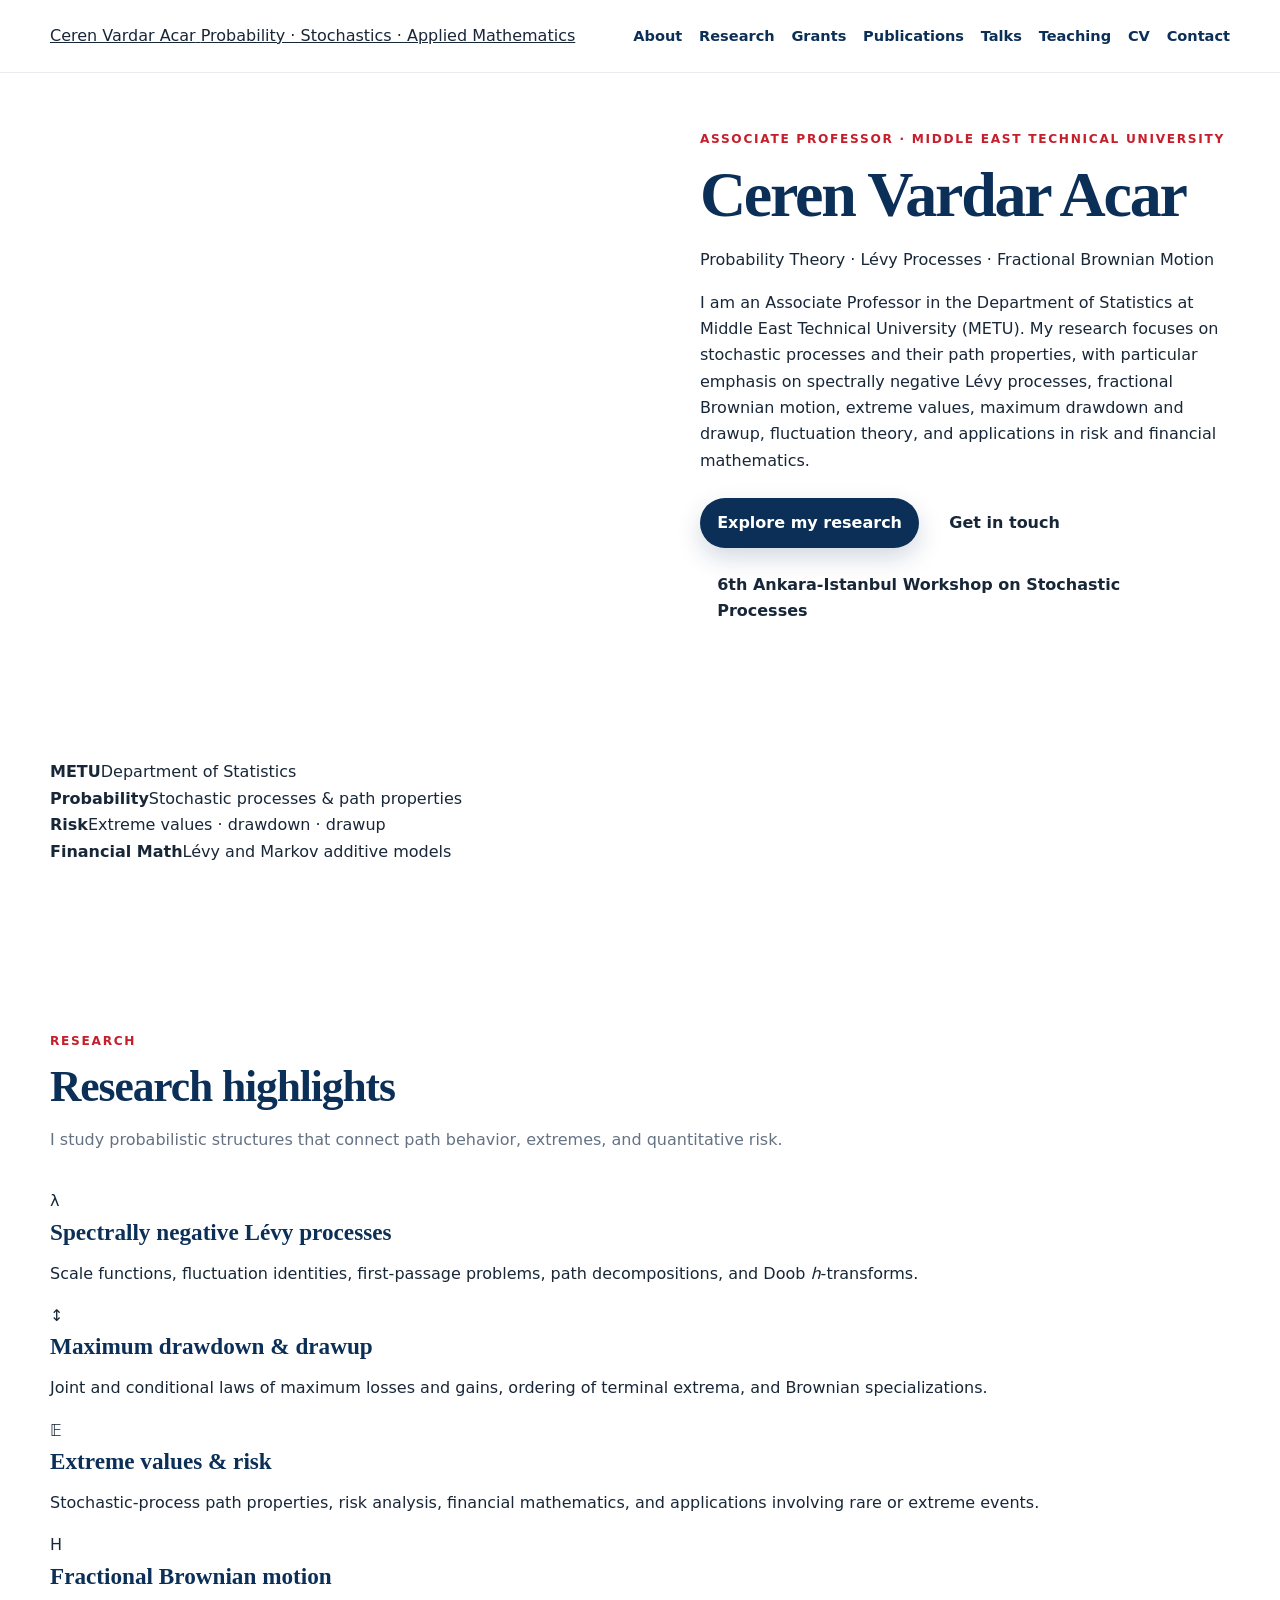
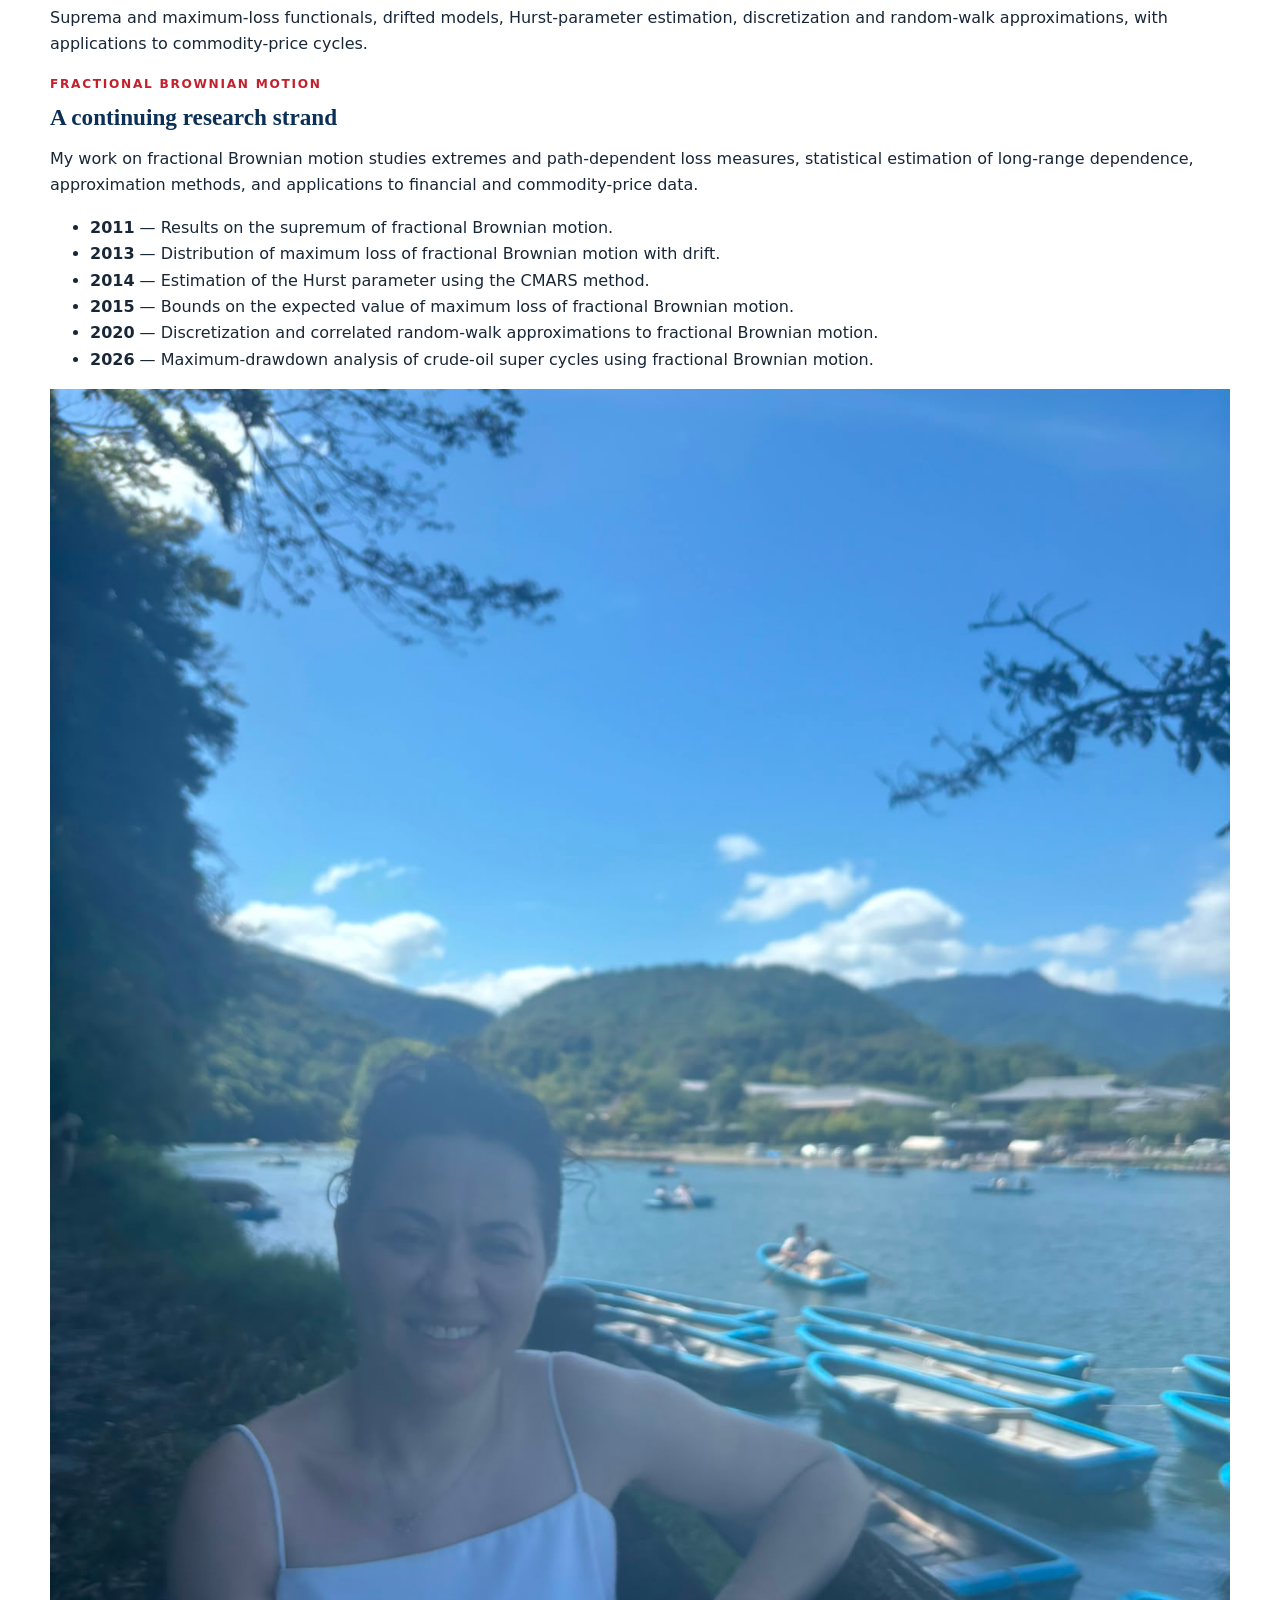
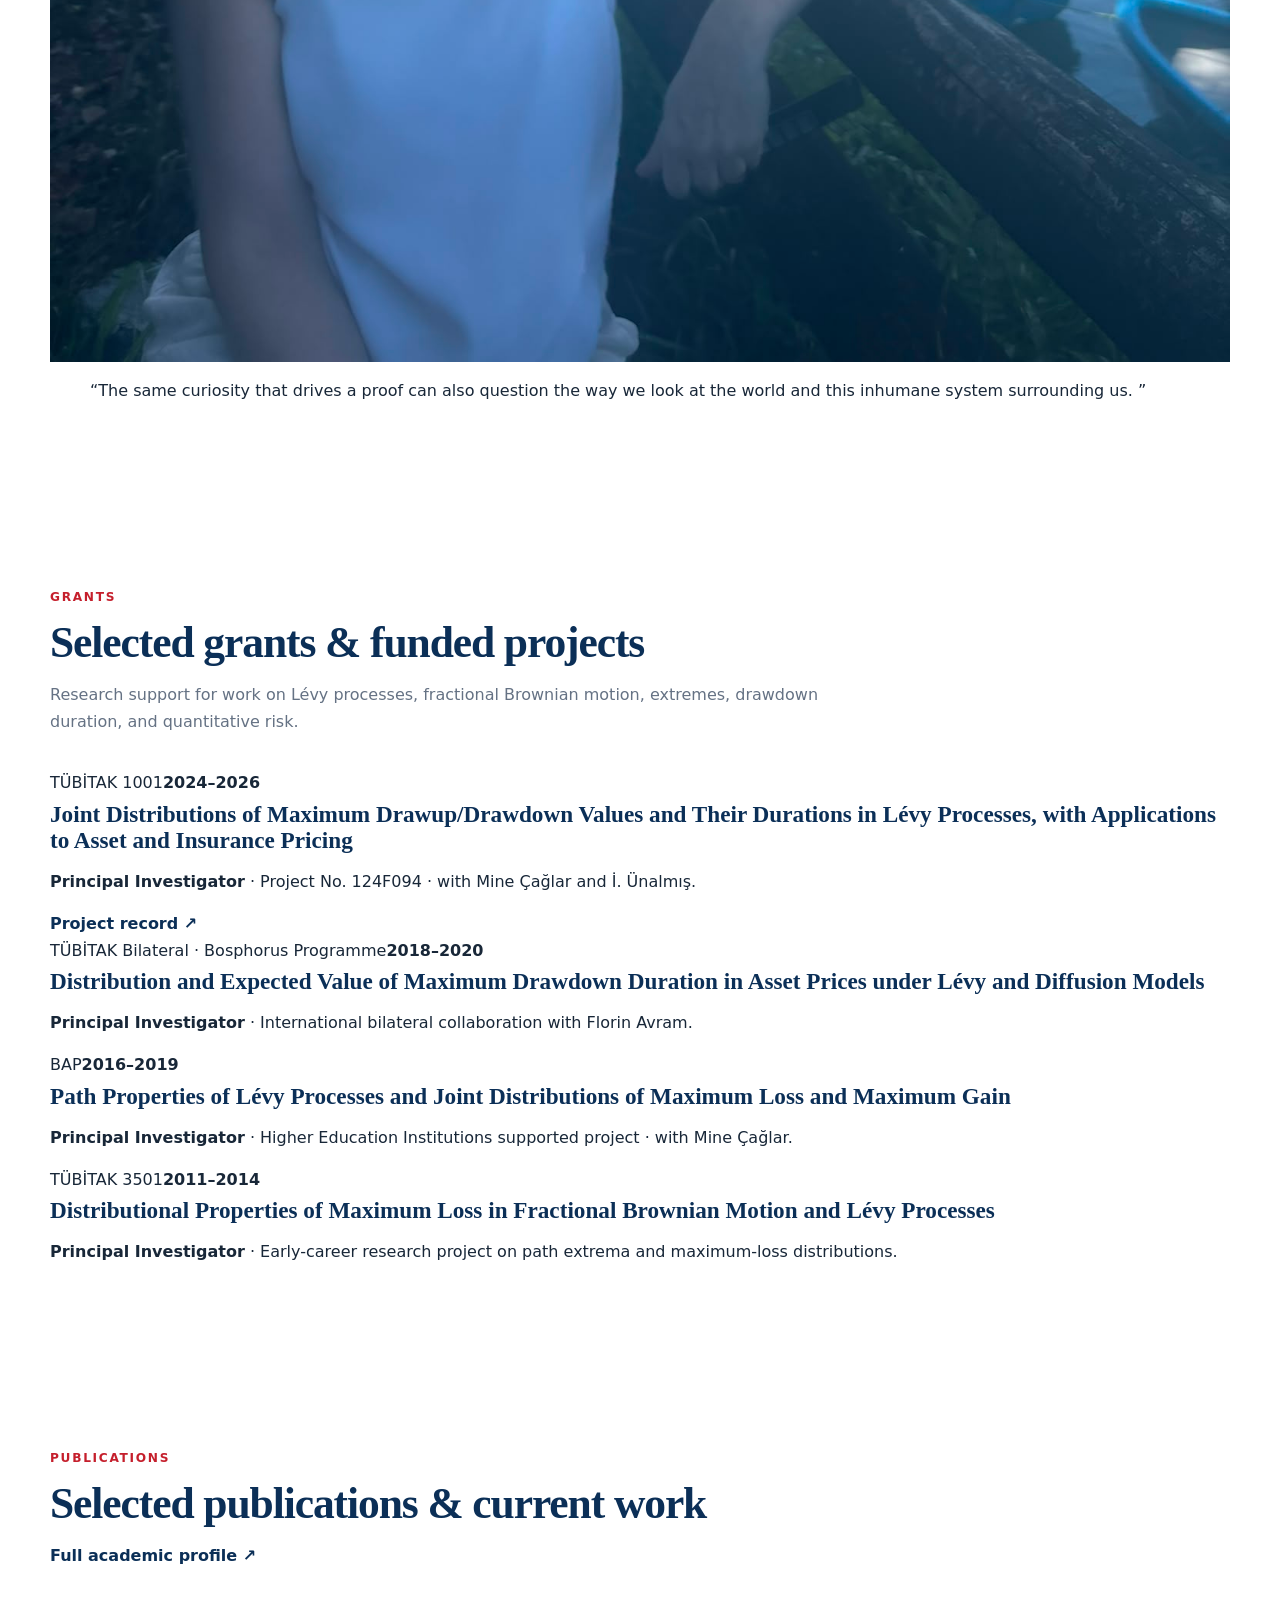
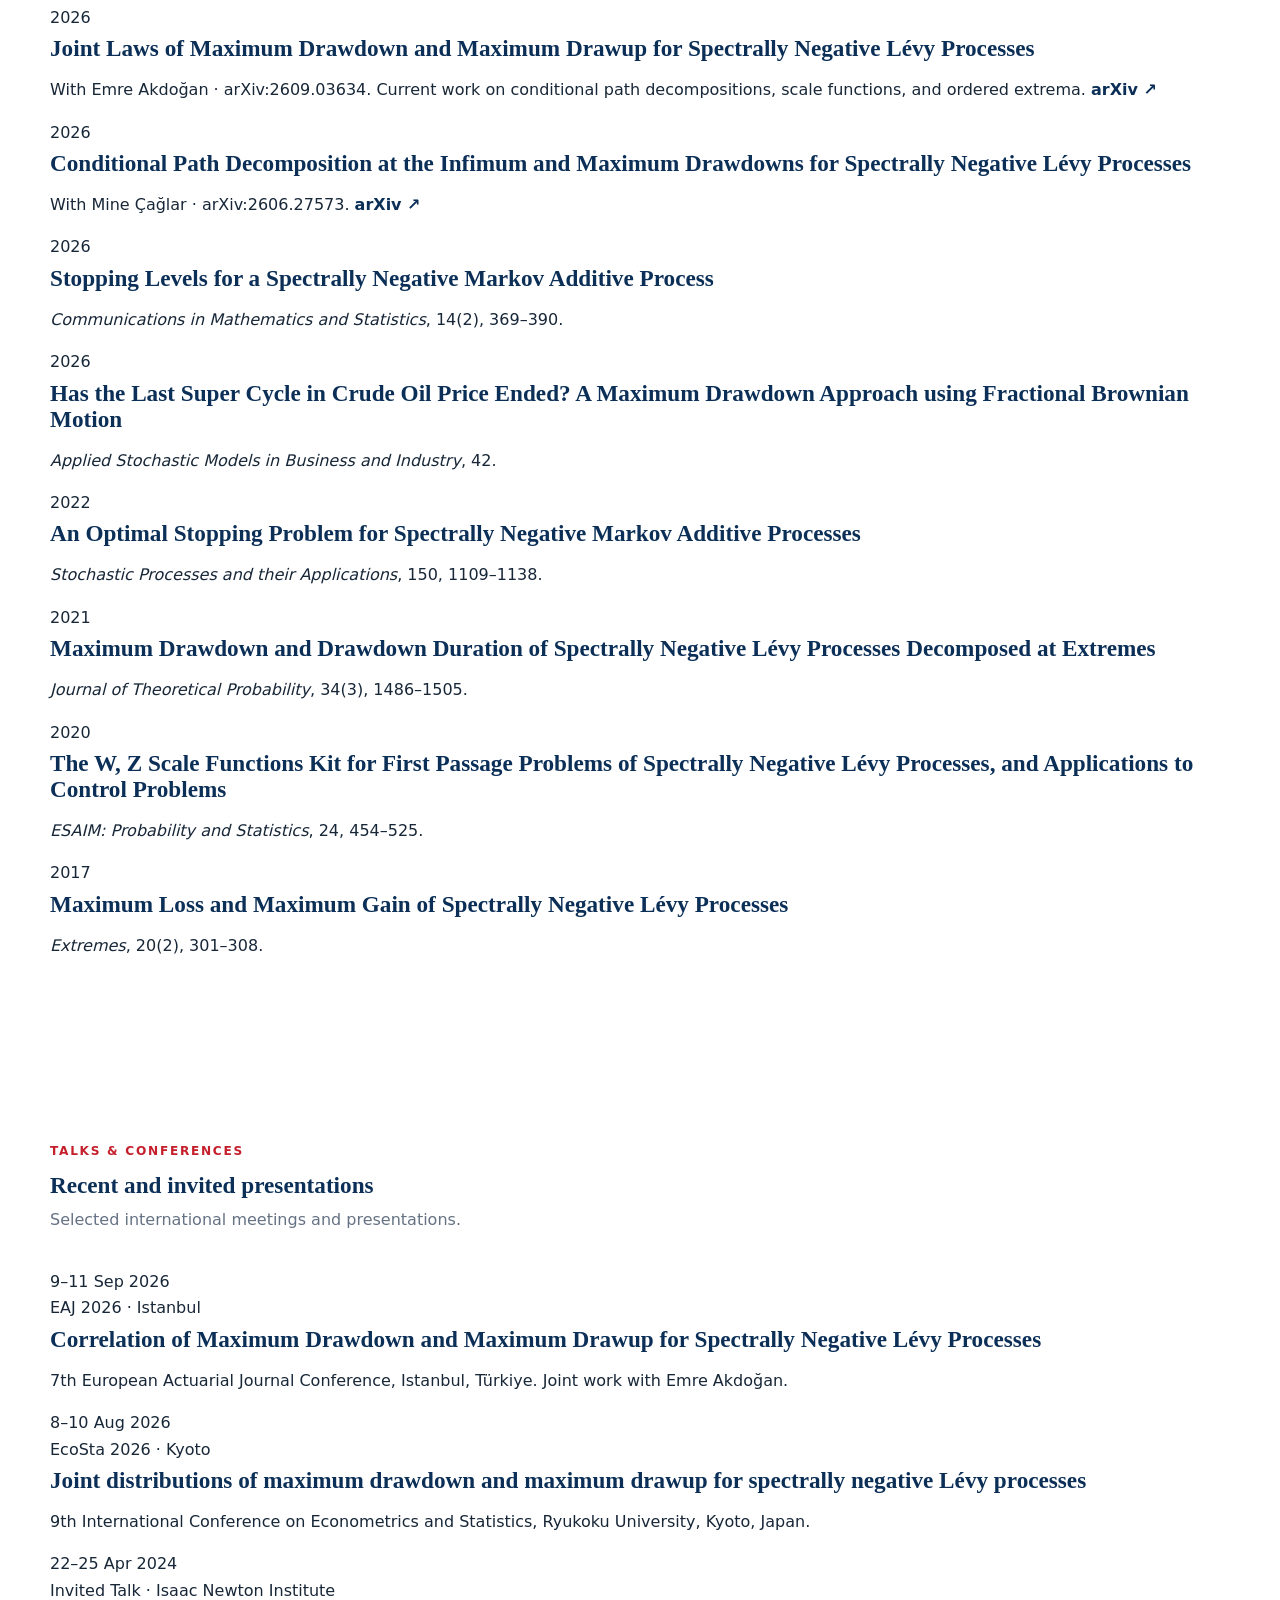
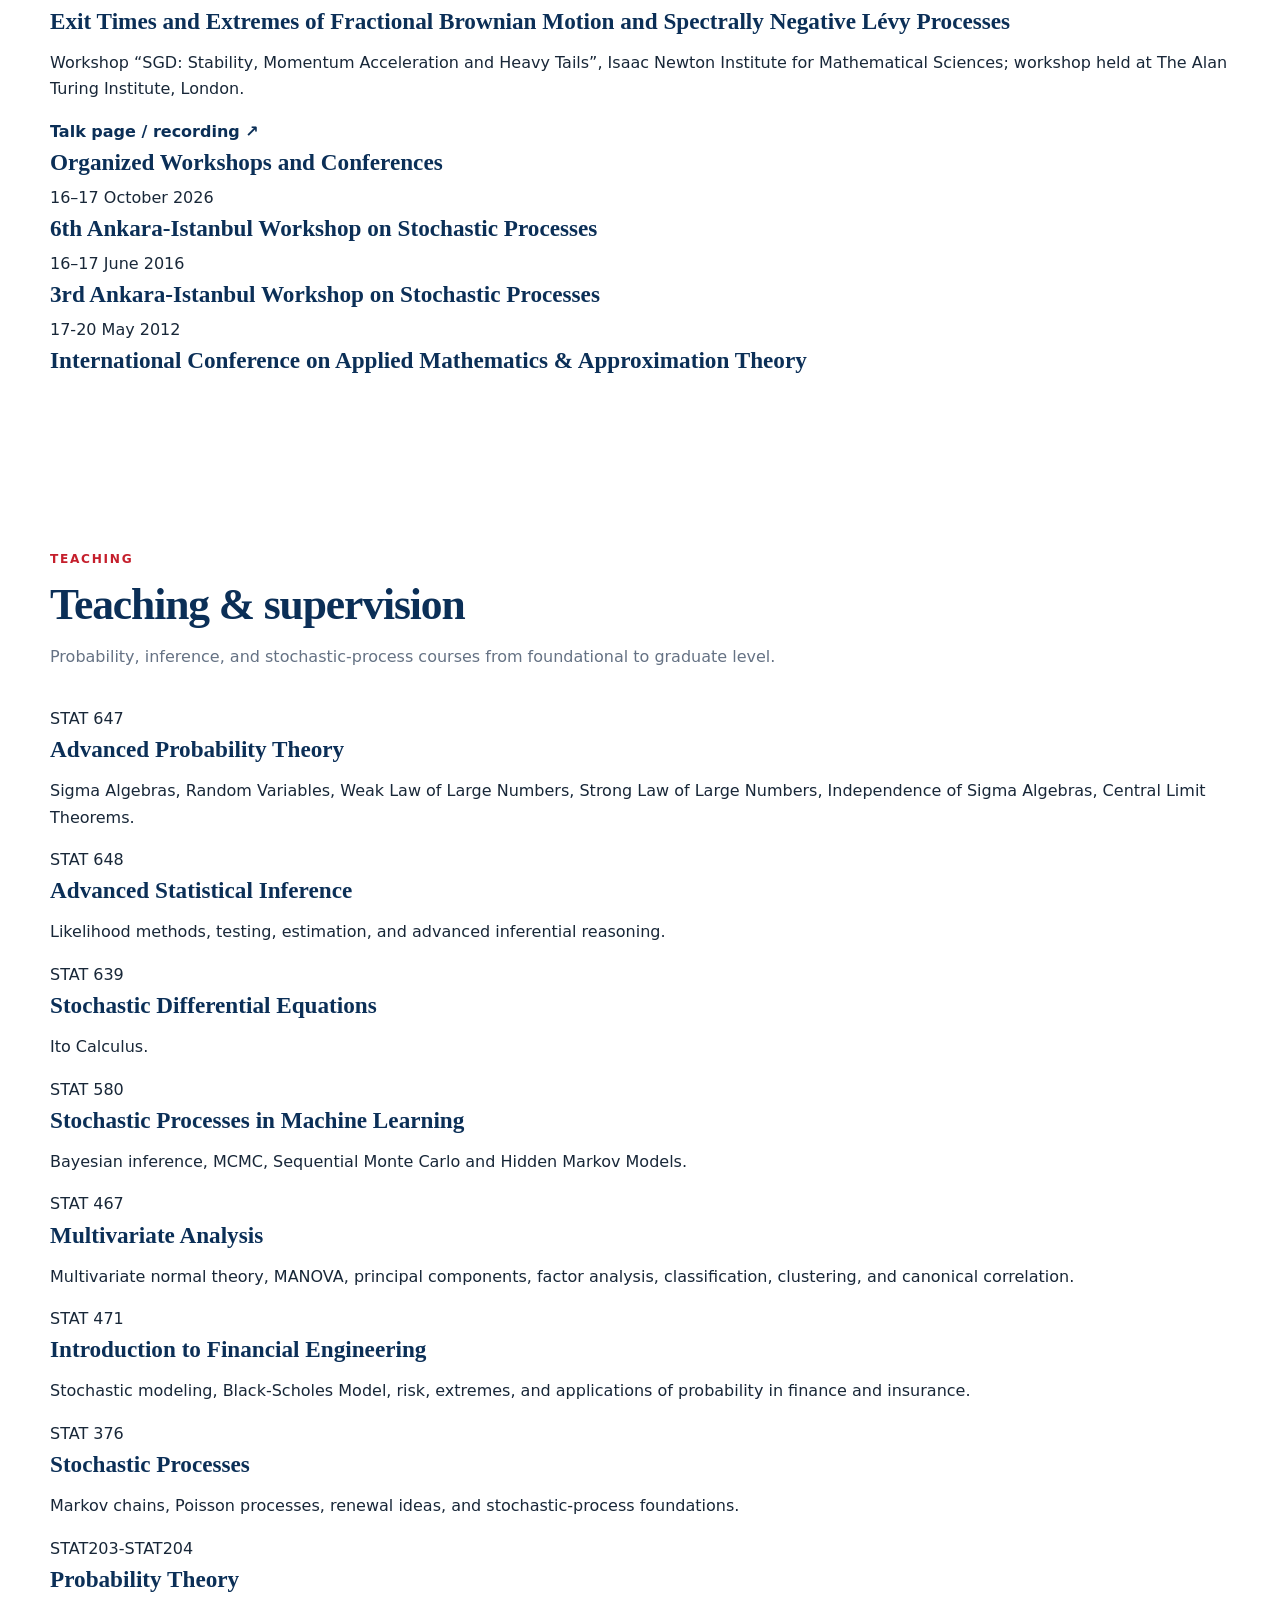
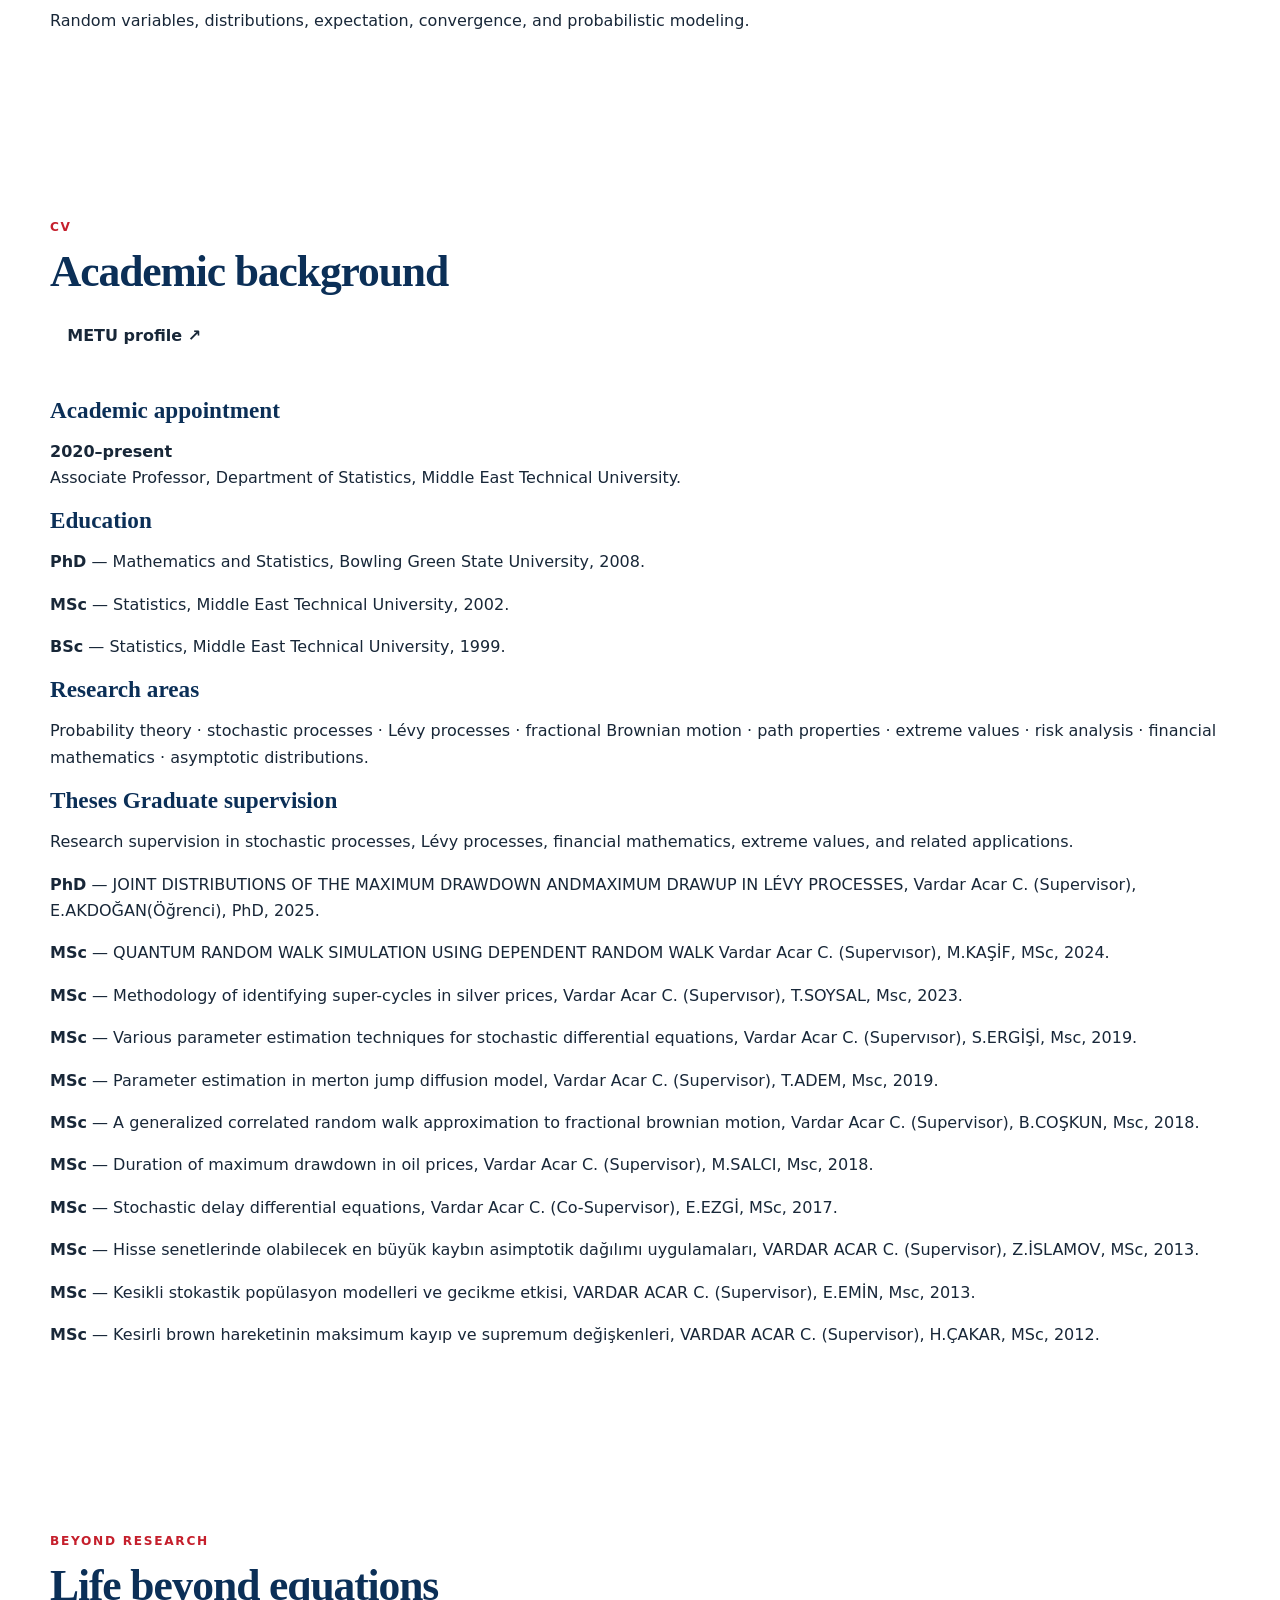
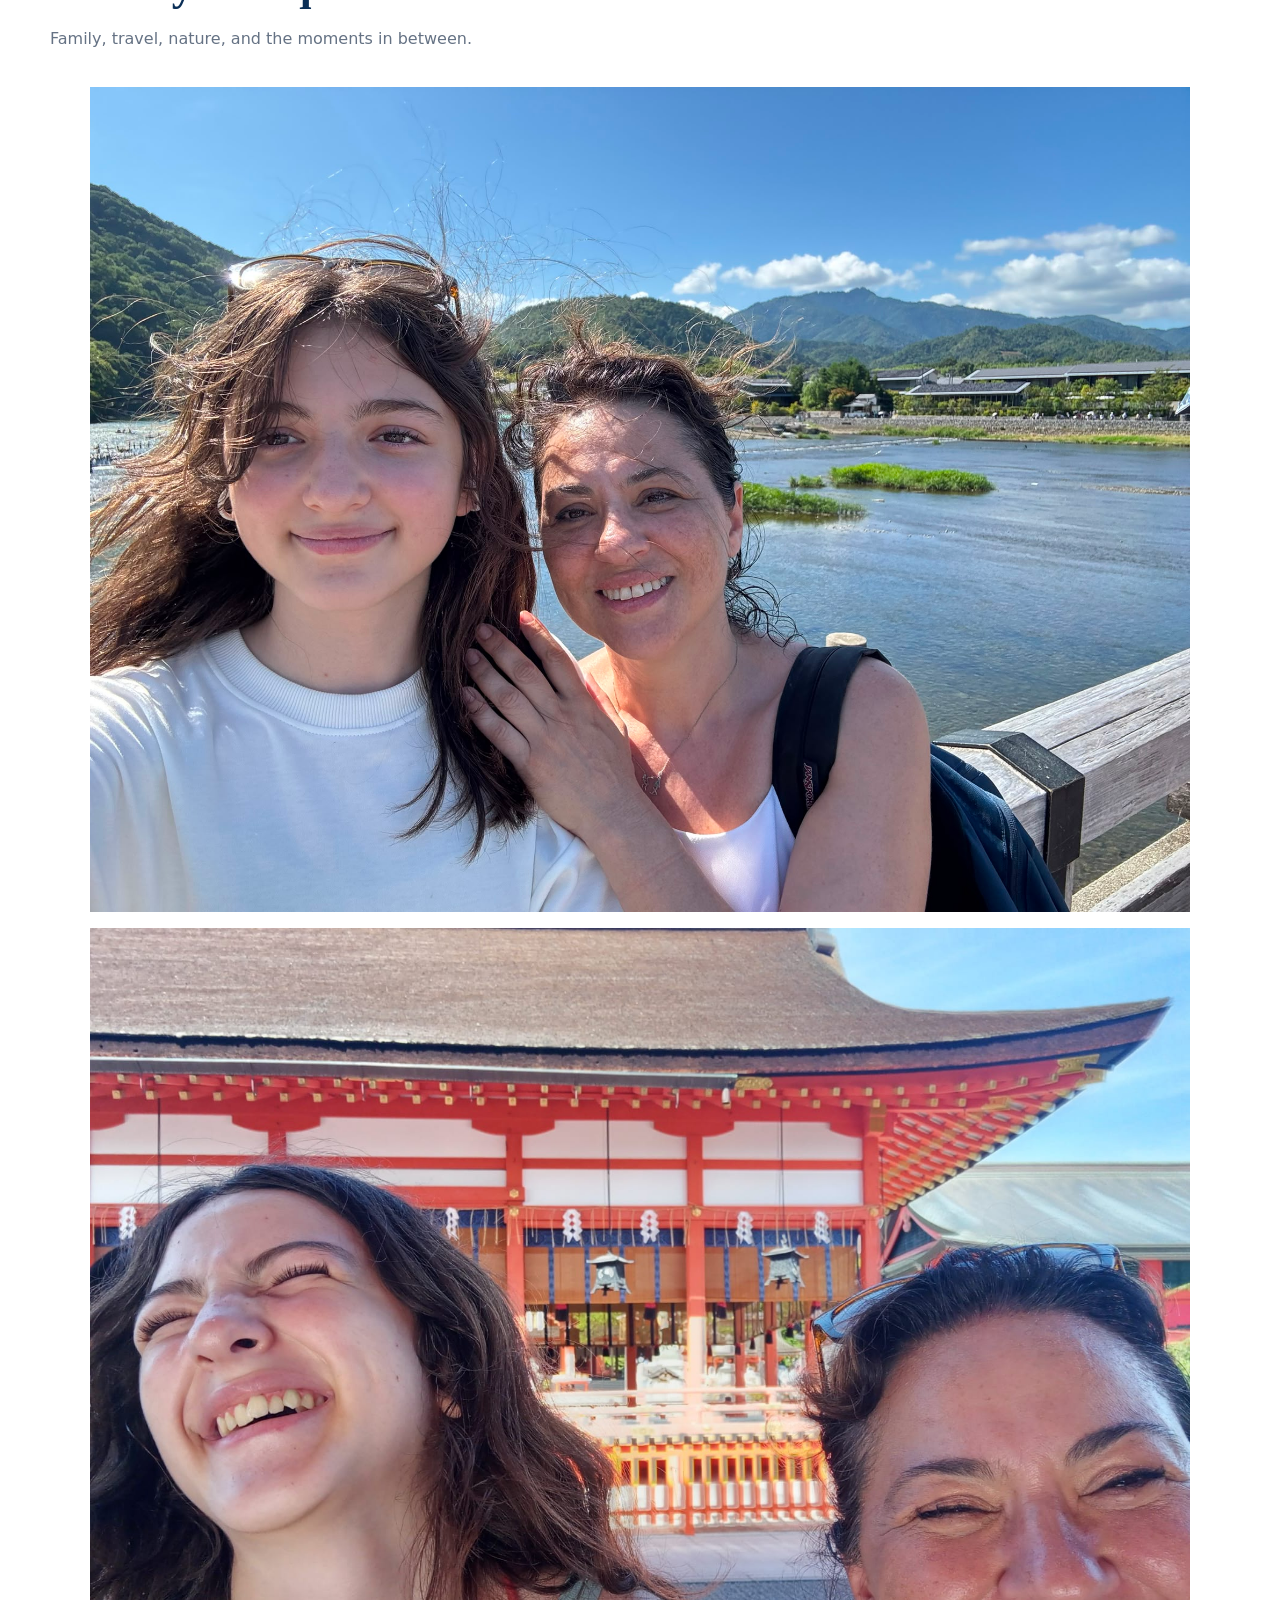
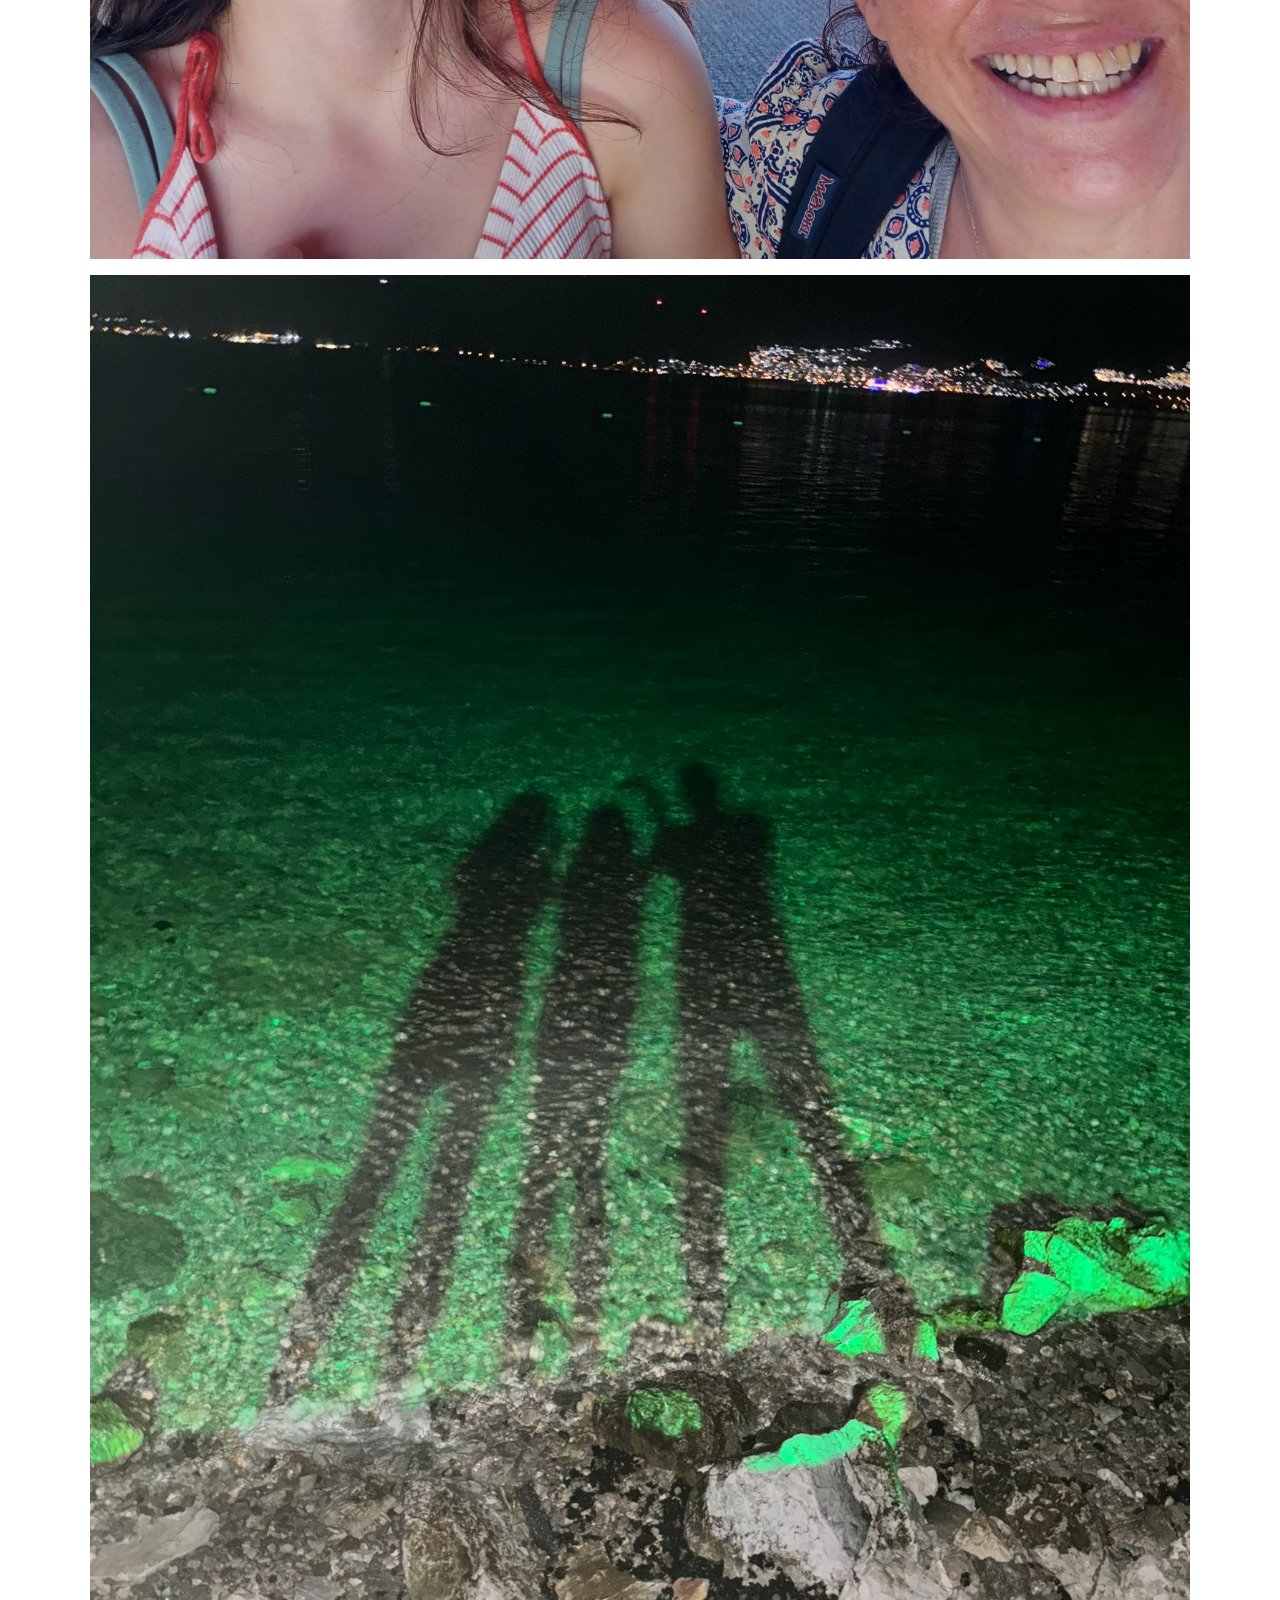
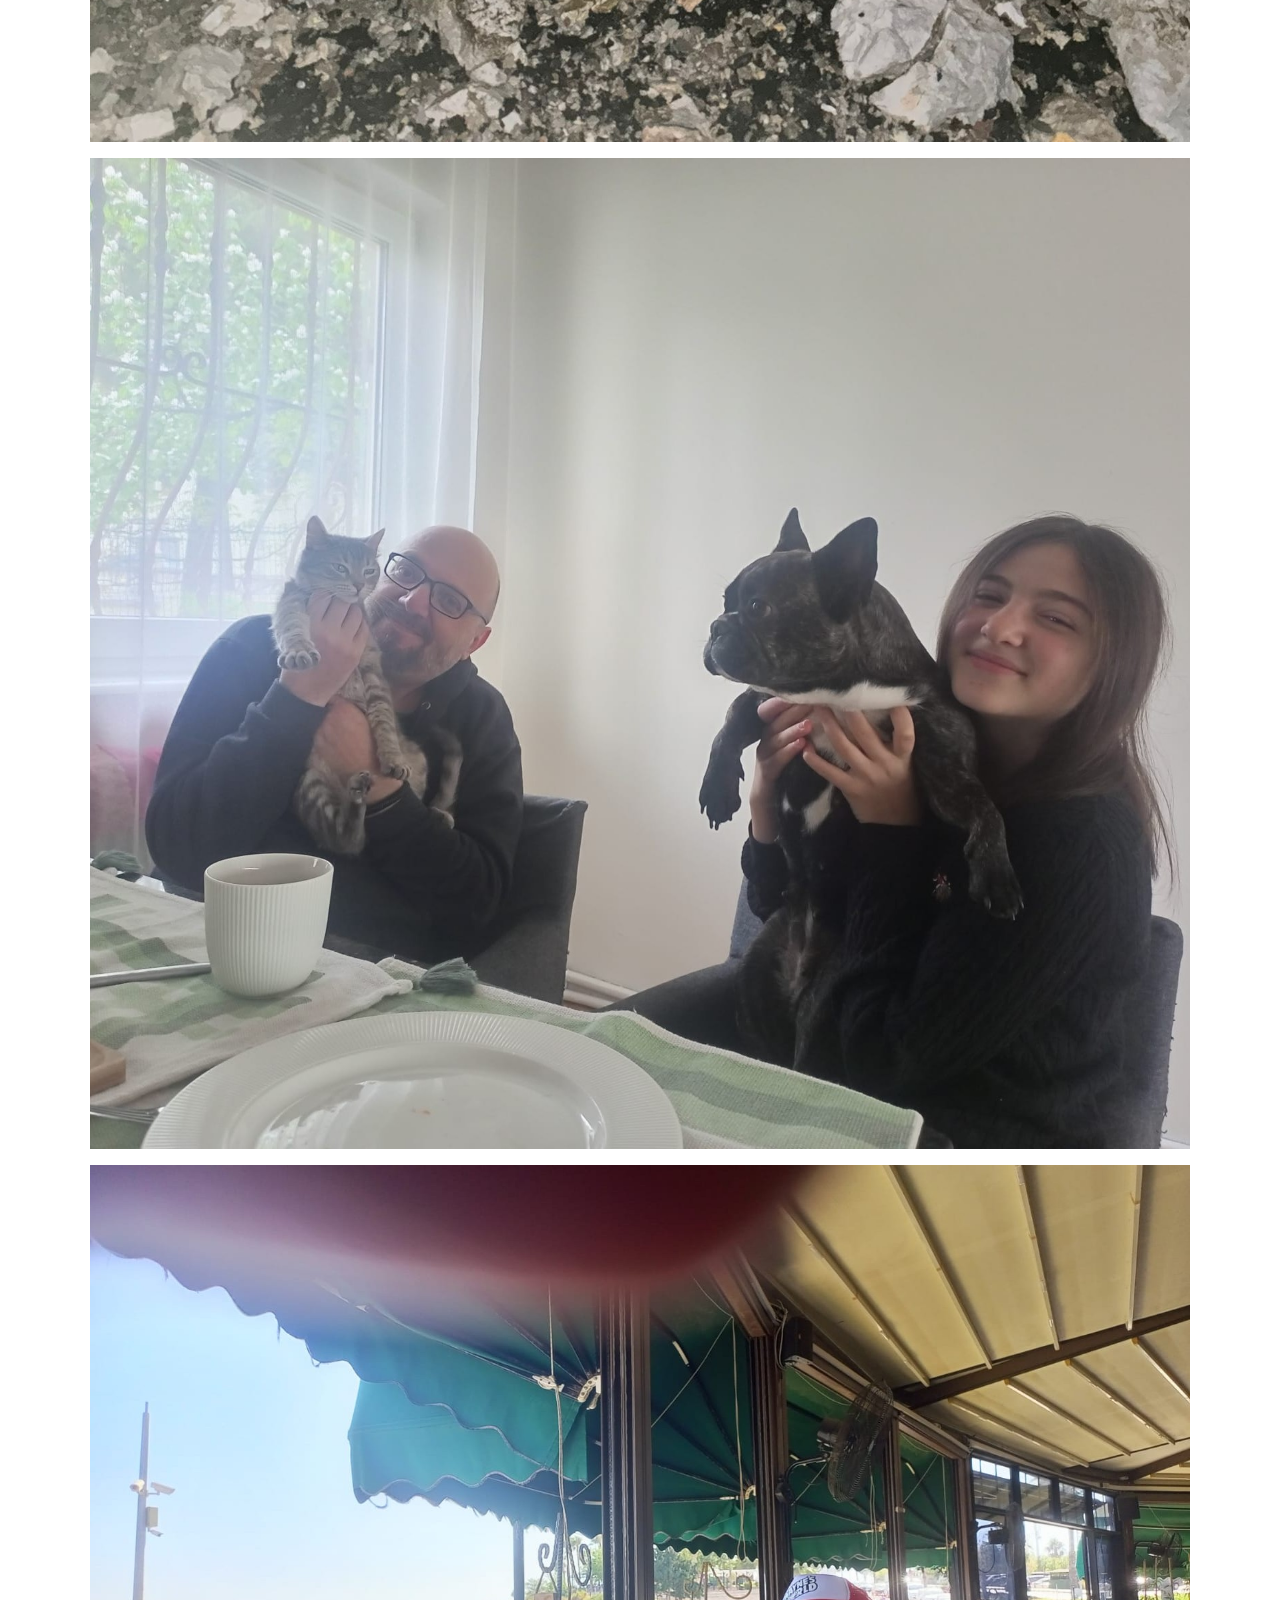
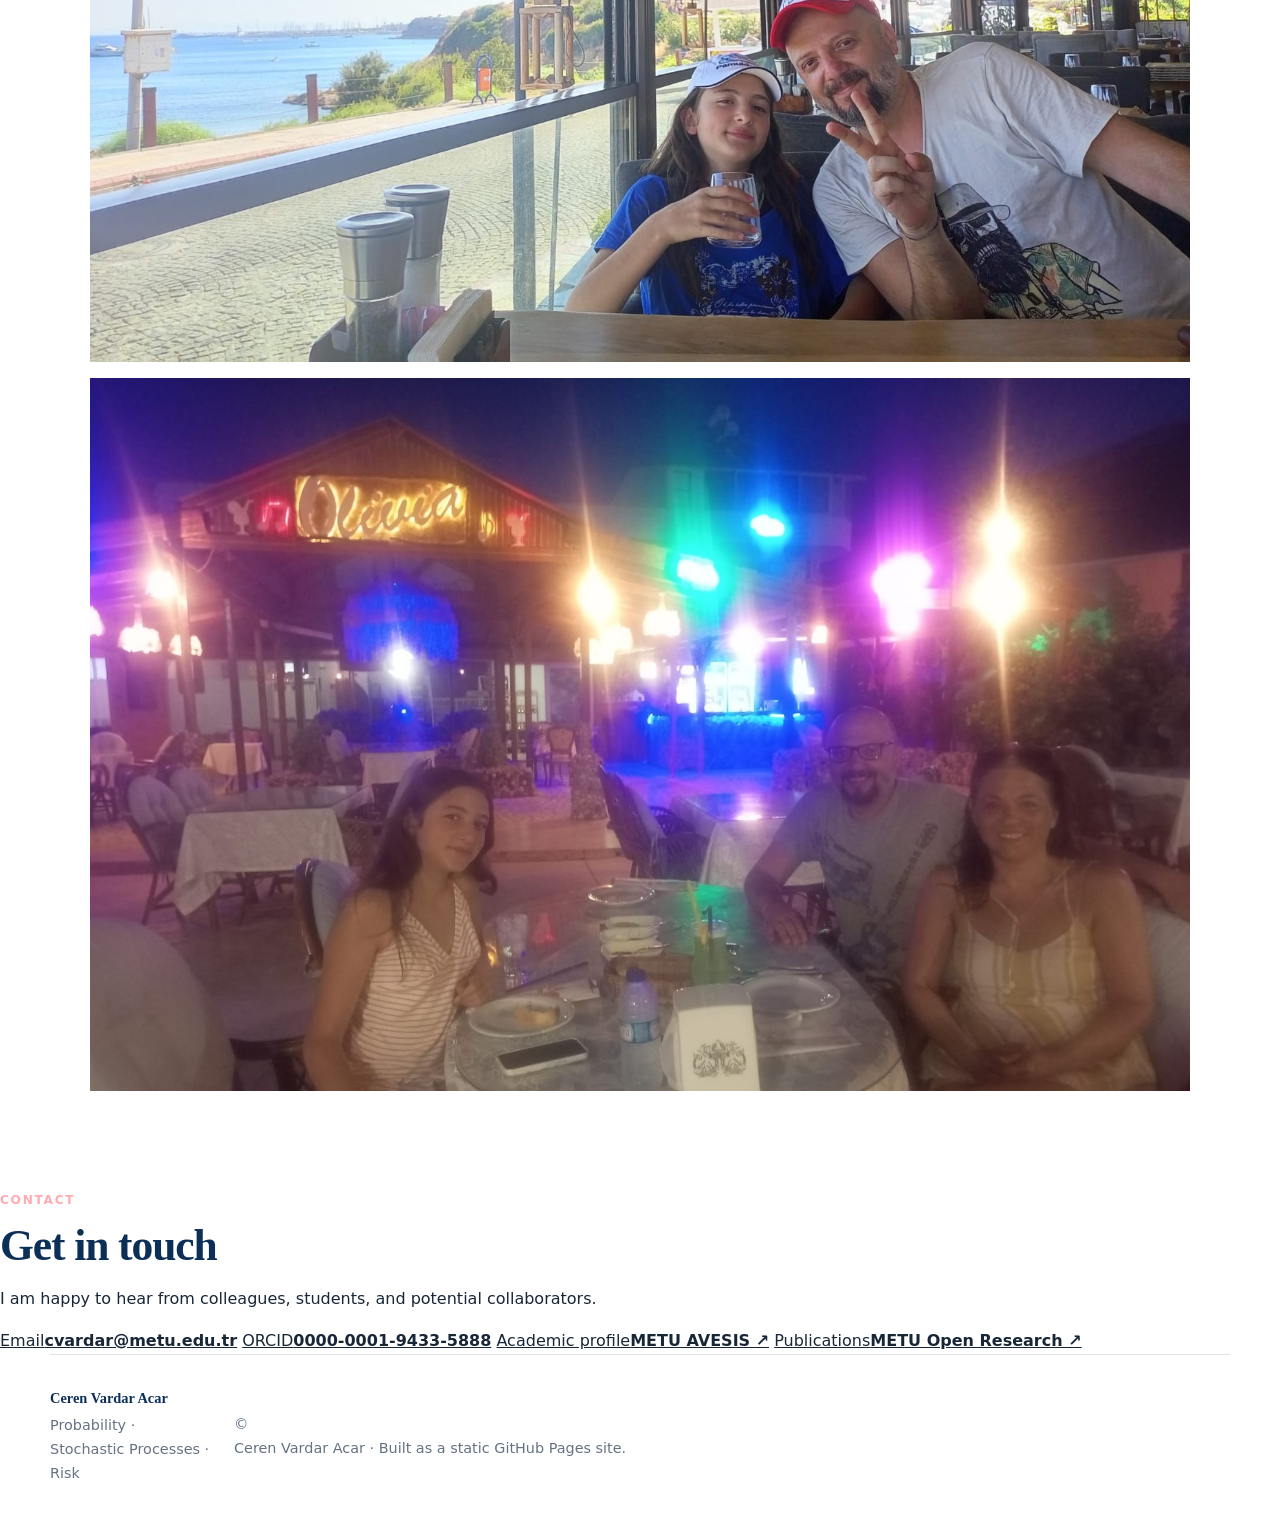
==== commit cc9d5f60: "Update index.html" ====
--- a/index.html
+++ b/index.html
@@ -324,8 +324,20 @@
           <p>Probability theory · stochastic processes · Lévy processes · fractional Brownian motion · path properties · extreme values · risk analysis · financial mathematics · asymptotic distributions.</p>
         </div>
         <div class="cv-block">
-          <h3>Graduate supervision</h3>
+          <h3>Theses Graduate supervision</h3>
           <p>Research supervision in stochastic processes, Lévy processes, financial mathematics, extreme values, and related applications.</p>
+          <p><strong>PhD</strong> — JOINT DISTRIBUTIONS OF THE MAXIMUM DRAWDOWN ANDMAXIMUM DRAWUP IN LÉVY PROCESSES, Vardar Acar C. (Supervisor), E.AKDOĞAN(Öğrenci), PhD, 2025.</p>
+          <p><strong>MSc</strong> — QUANTUM RANDOM WALK SIMULATION USING DEPENDENT RANDOM WALK Vardar Acar C. (Supervısor), M.KAŞİF, MSc, 2024.</p>
+          <p><strong>MSc</strong> — Methodology of identifying super-cycles in silver prices, Vardar Acar C. (Supervısor), T.SOYSAL, Msc, 2023. </p>
+          <p><strong>MSc</strong> — Various parameter estimation techniques for stochastic differential equations, Vardar Acar C. (Supervısor), S.ERGİŞİ, Msc, 2019. </p>
+          <p><strong>MSc</strong> — Parameter estimation in merton jump diffusion model, Vardar Acar C. (Supervisor), T.ADEM, Msc, 2019. </p>
+          <p><strong>MSc</strong> — A generalized correlated random walk approximation to fractional brownian motion, Vardar Acar C. (Supervisor), B.COŞKUN, Msc, 2018. </p>
+          <p><strong>MSc</strong> — Duration of maximum drawdown in oil prices, Vardar Acar C. (Supervisor), M.SALCI, Msc, 2018. </p>
+          <p><strong>MSc</strong> — Stochastic delay differential equations, Vardar Acar C. (Co-Supervisor), E.EZGİ, MSc, 2017.</p>
+          <p><strong>MSc</strong> — Hisse senetlerinde olabilecek en büyük kaybın asimptotik dağılımı uygulamaları, VARDAR ACAR C. (Supervisor), Z.İSLAMOV, MSc, 2013.</p>
+          <p><strong>MSc</strong> — Kesikli stokastik popülasyon modelleri ve gecikme etkisi, VARDAR ACAR C. (Supervisor), E.EMİN, Msc, 2013. </p>
+          <p><strong>MSc</strong> — Kesirli brown hareketinin maksimum kayıp ve supremum değişkenleri, VARDAR ACAR C. (Supervisor), H.ÇAKAR, MSc, 2012. </p>
+          
         </div>
       </div>
     </section>
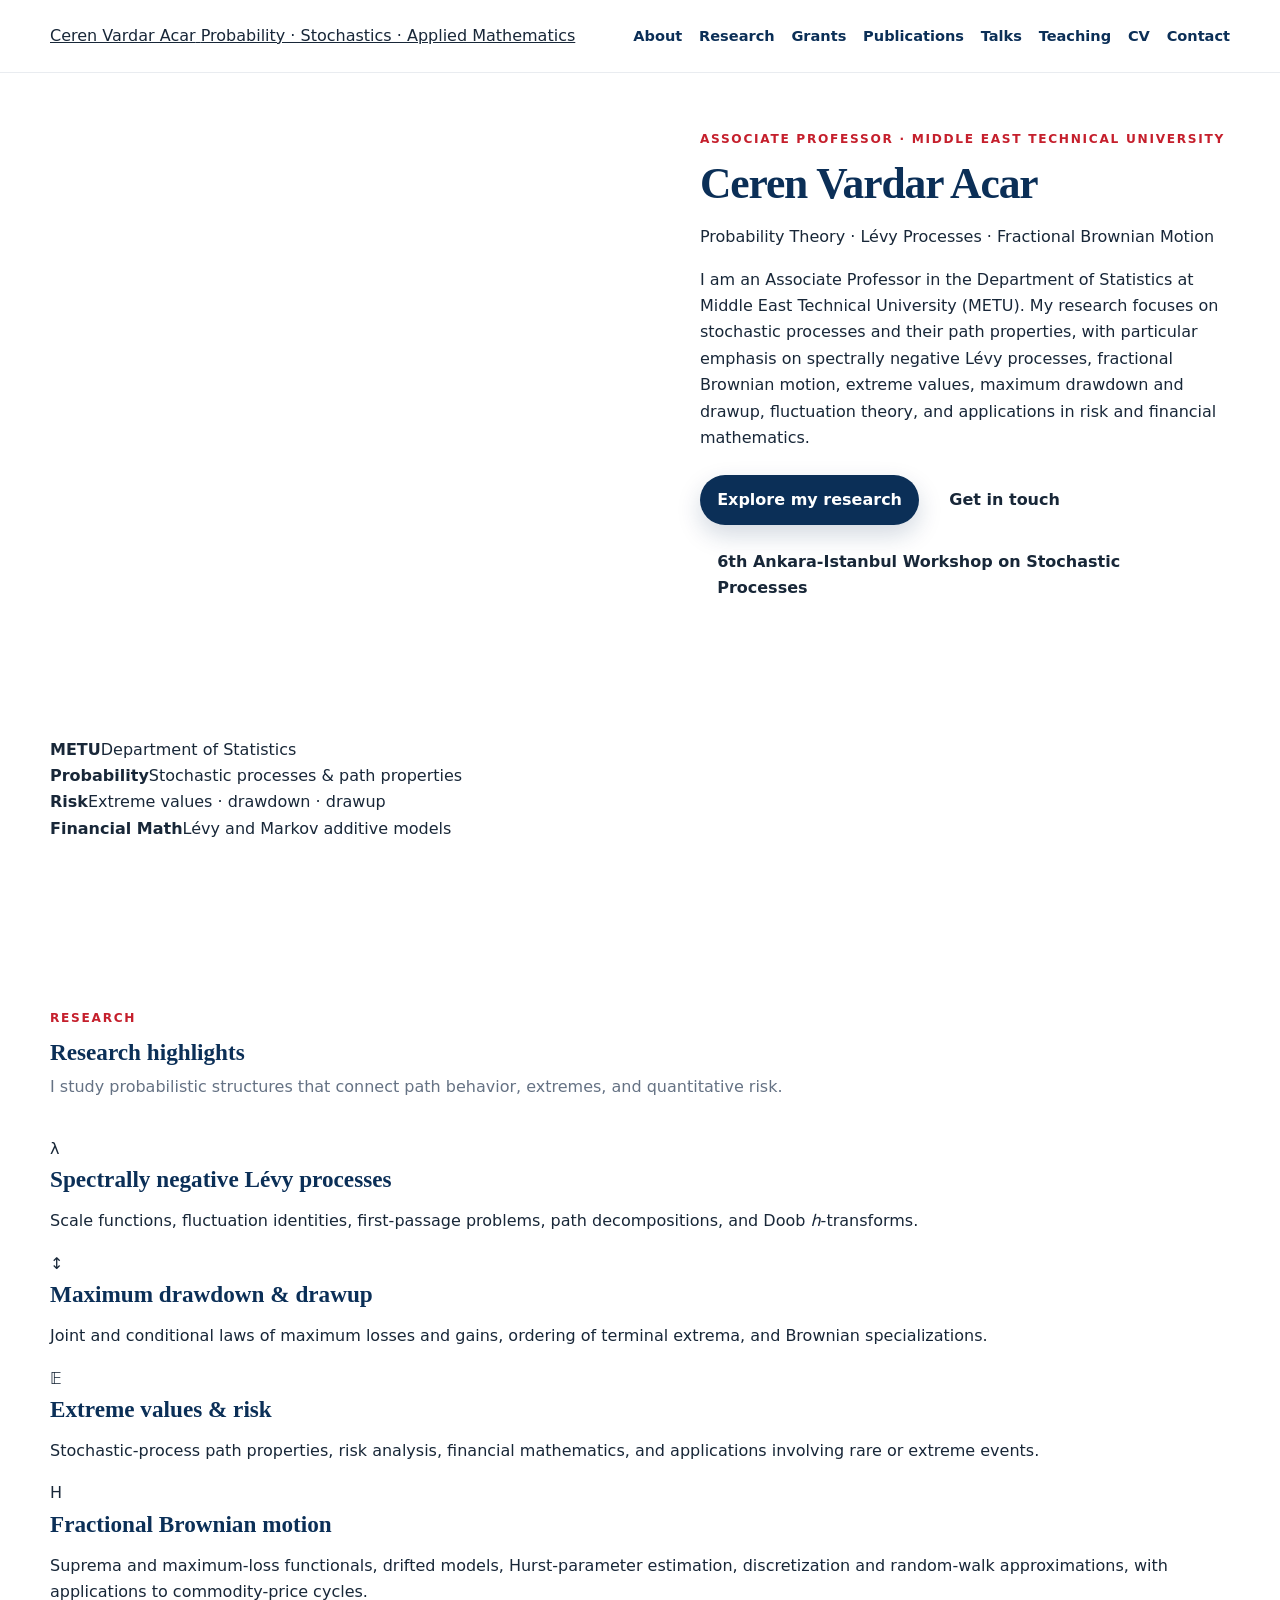
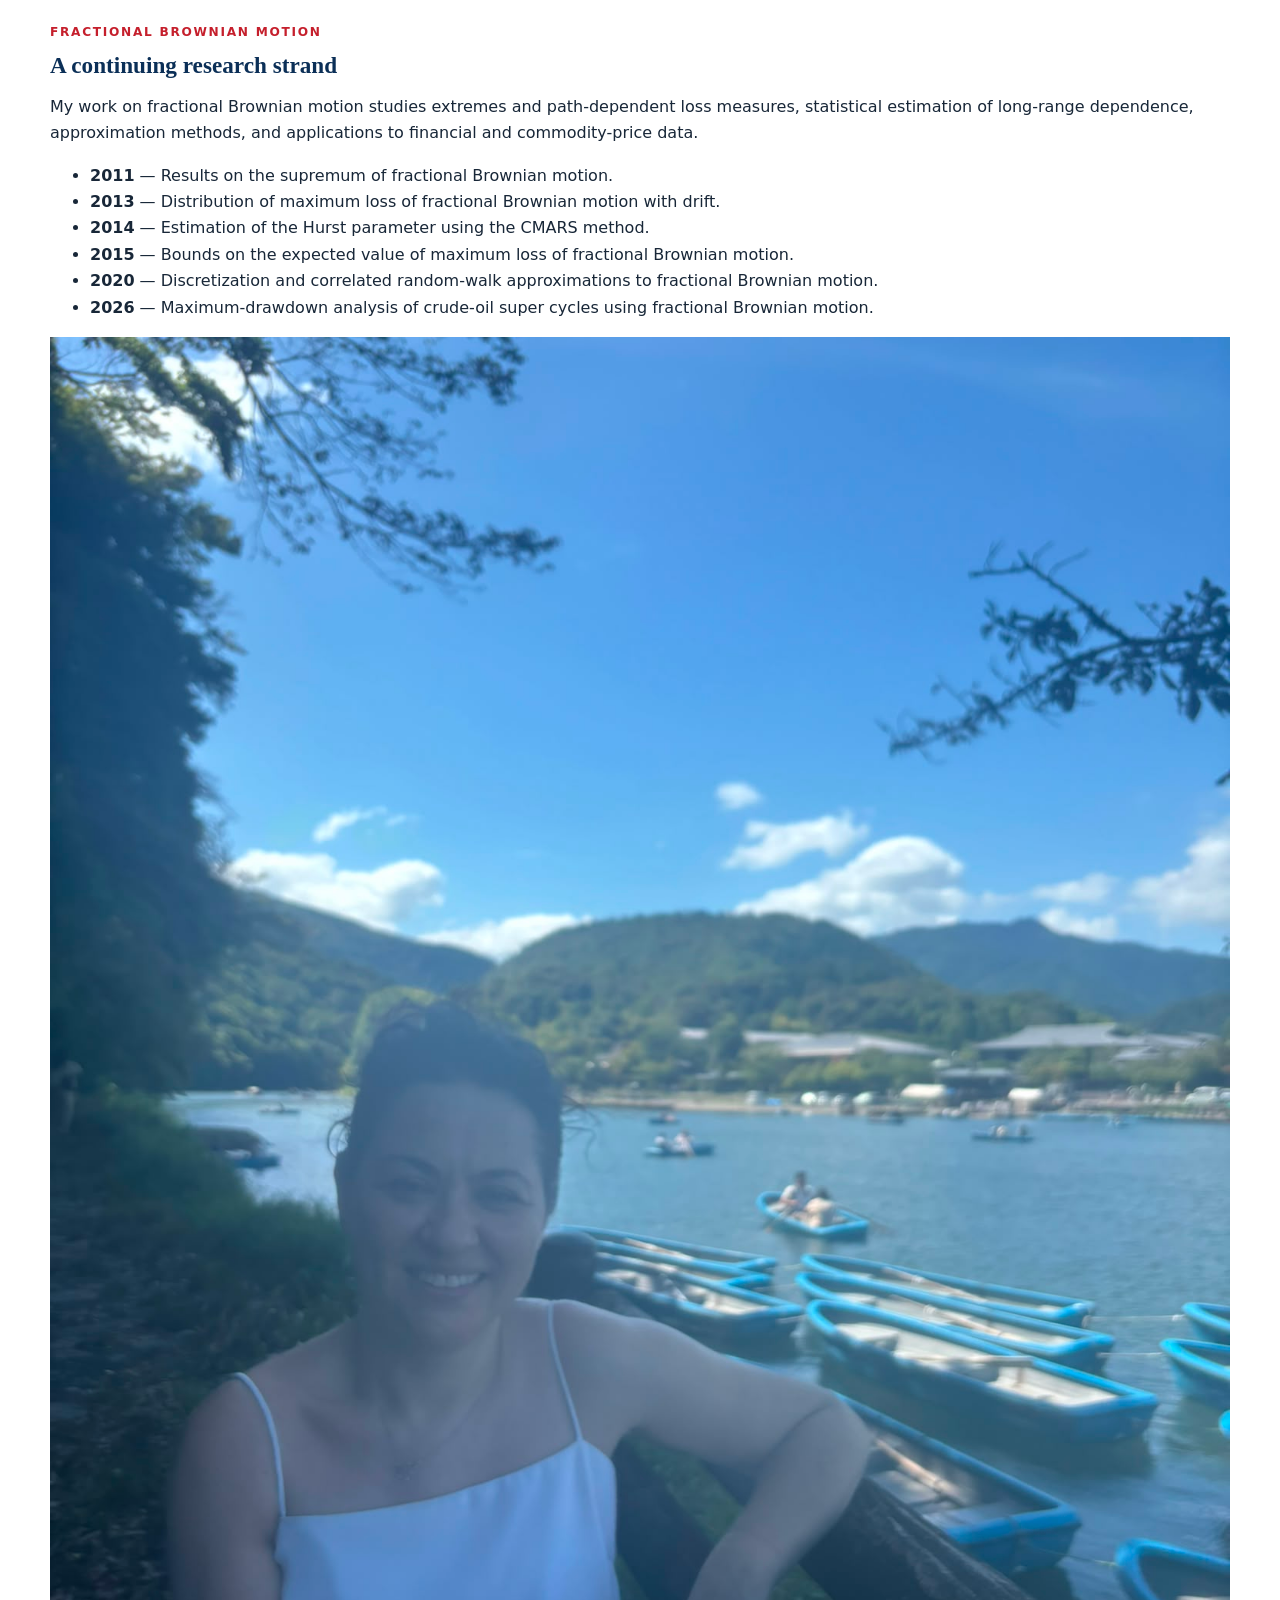
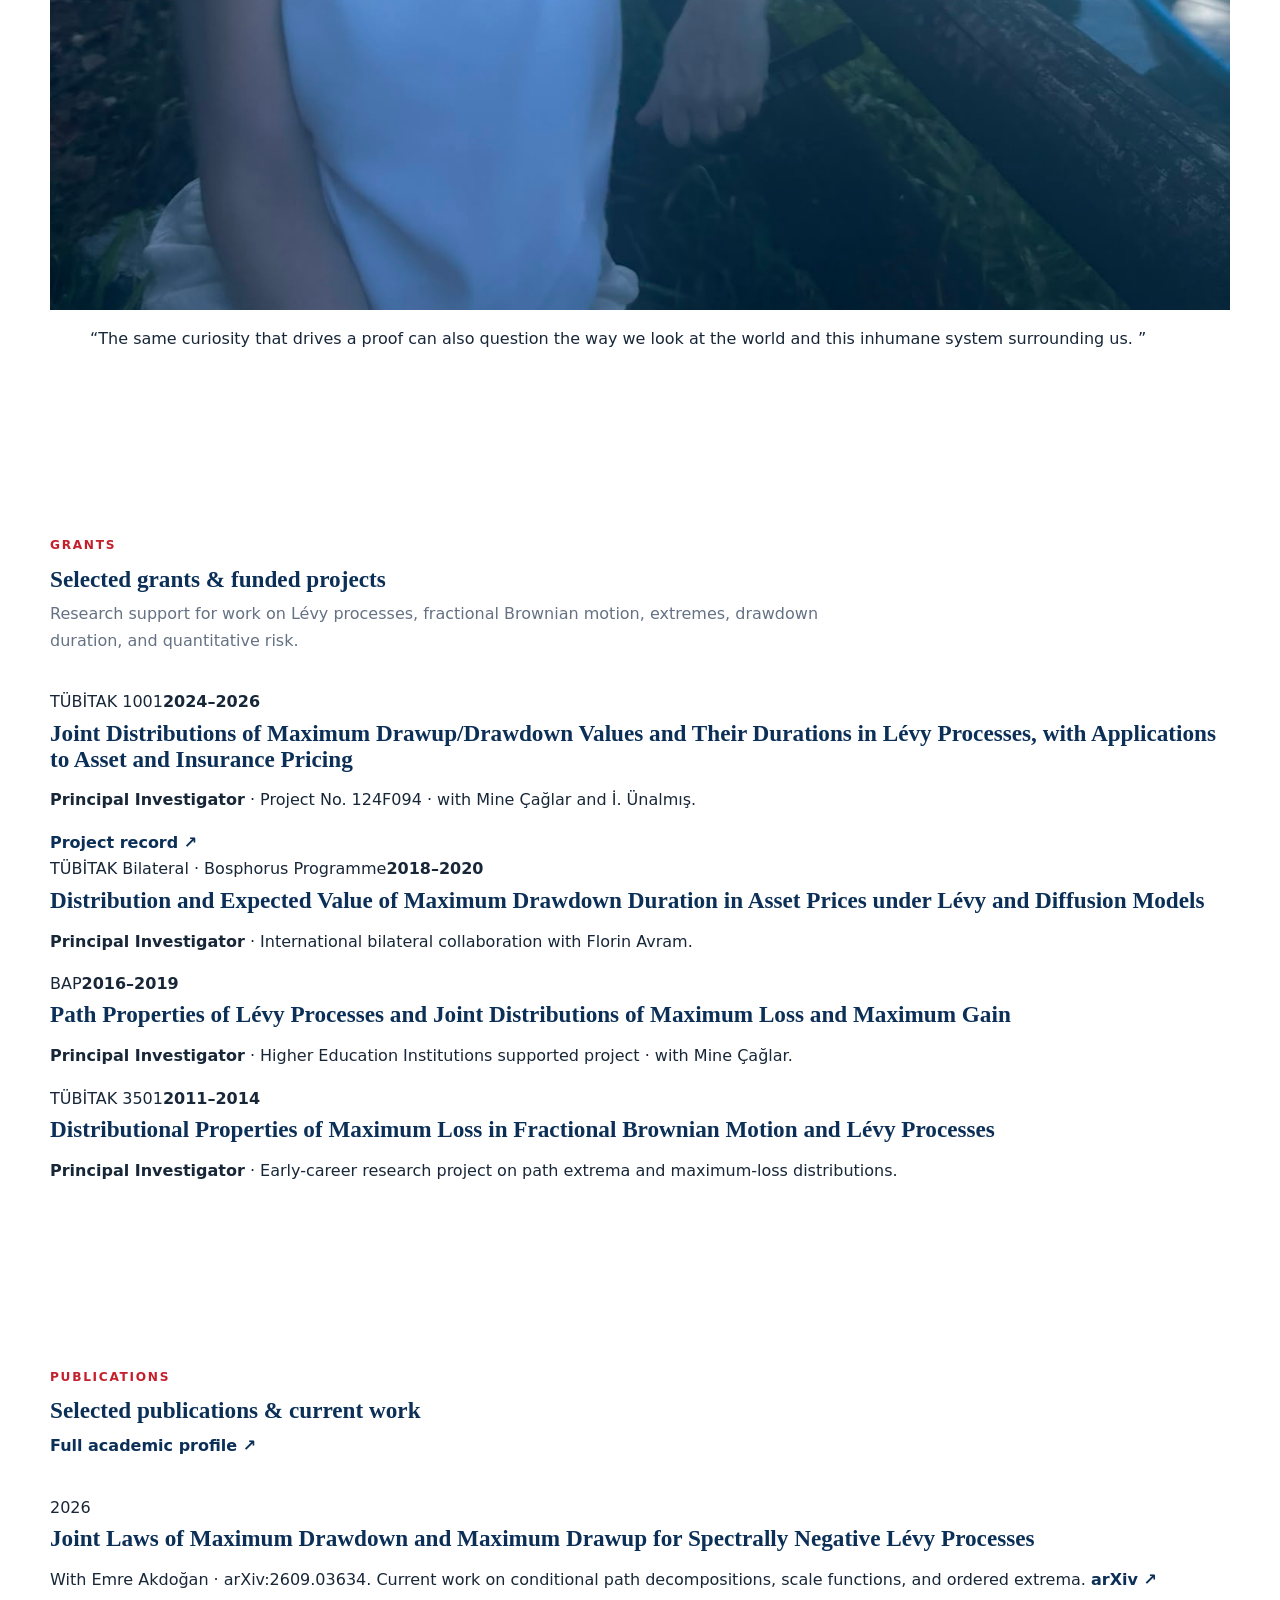
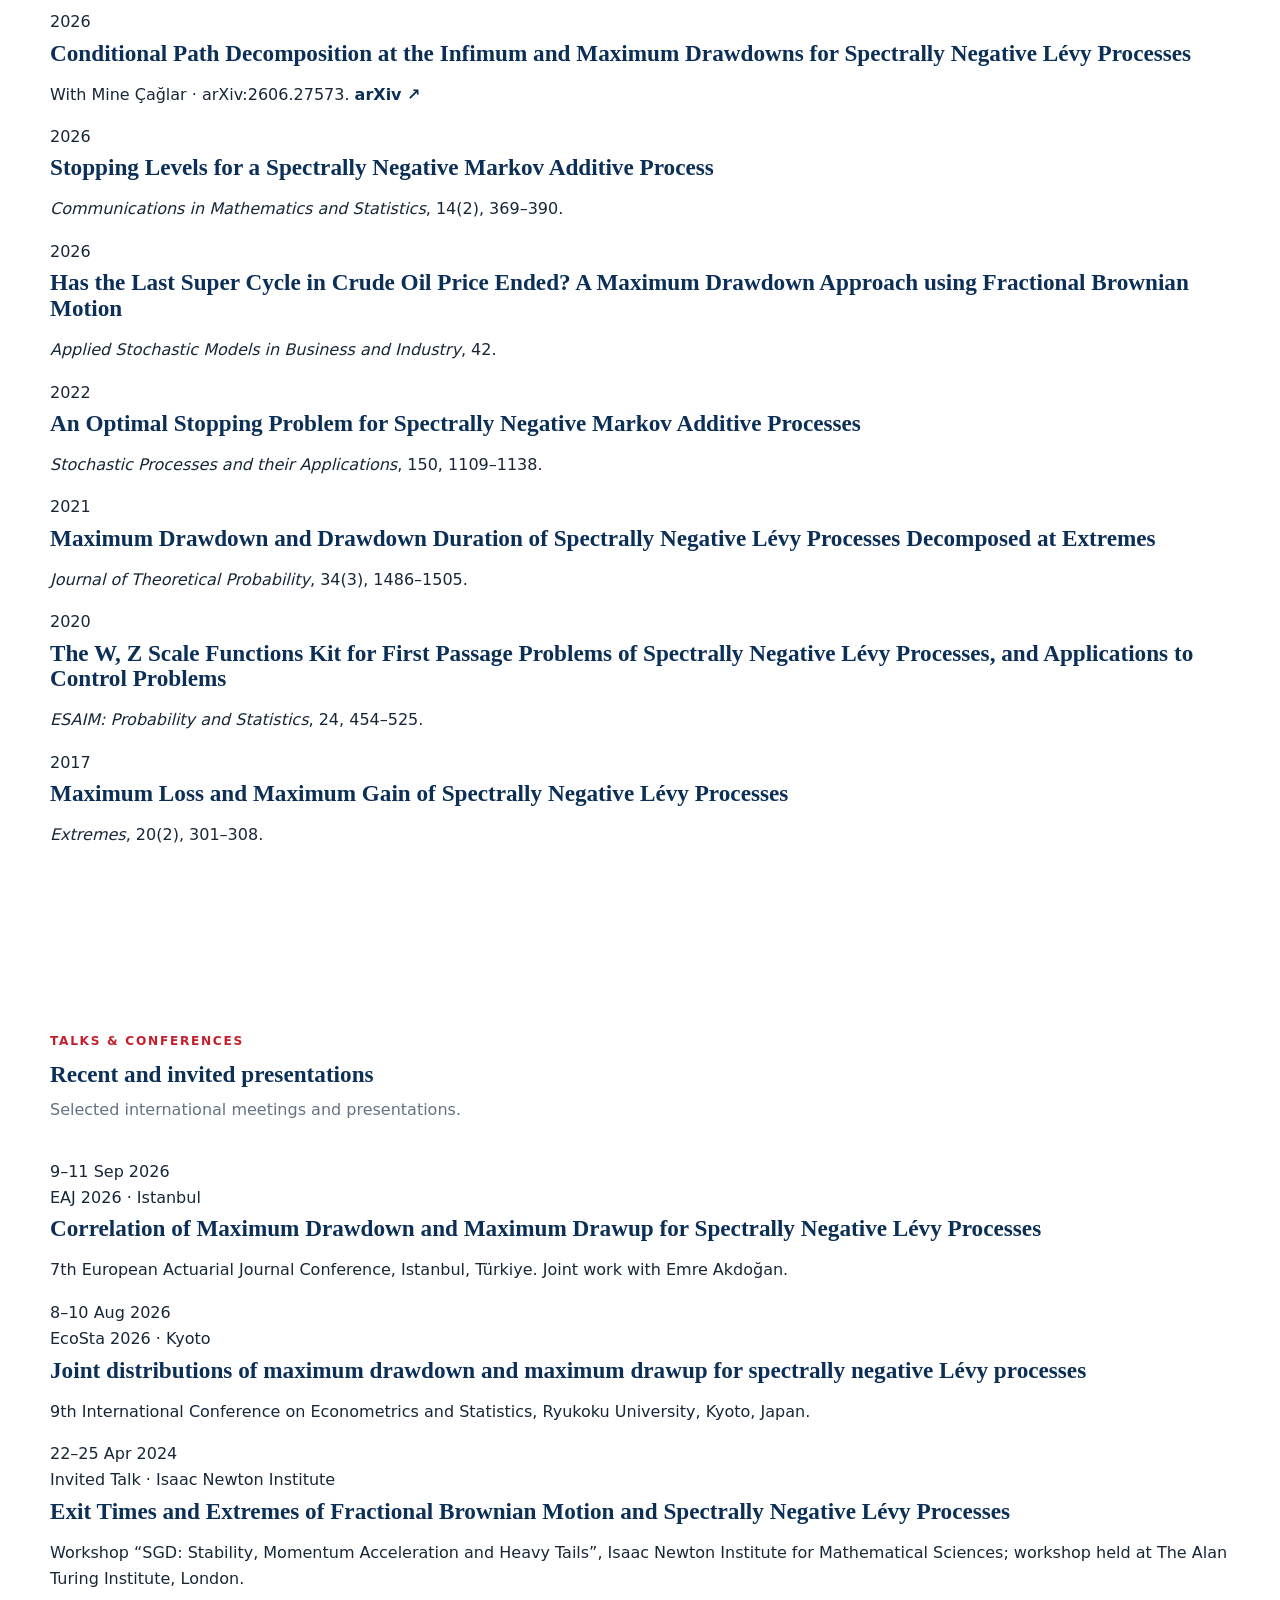
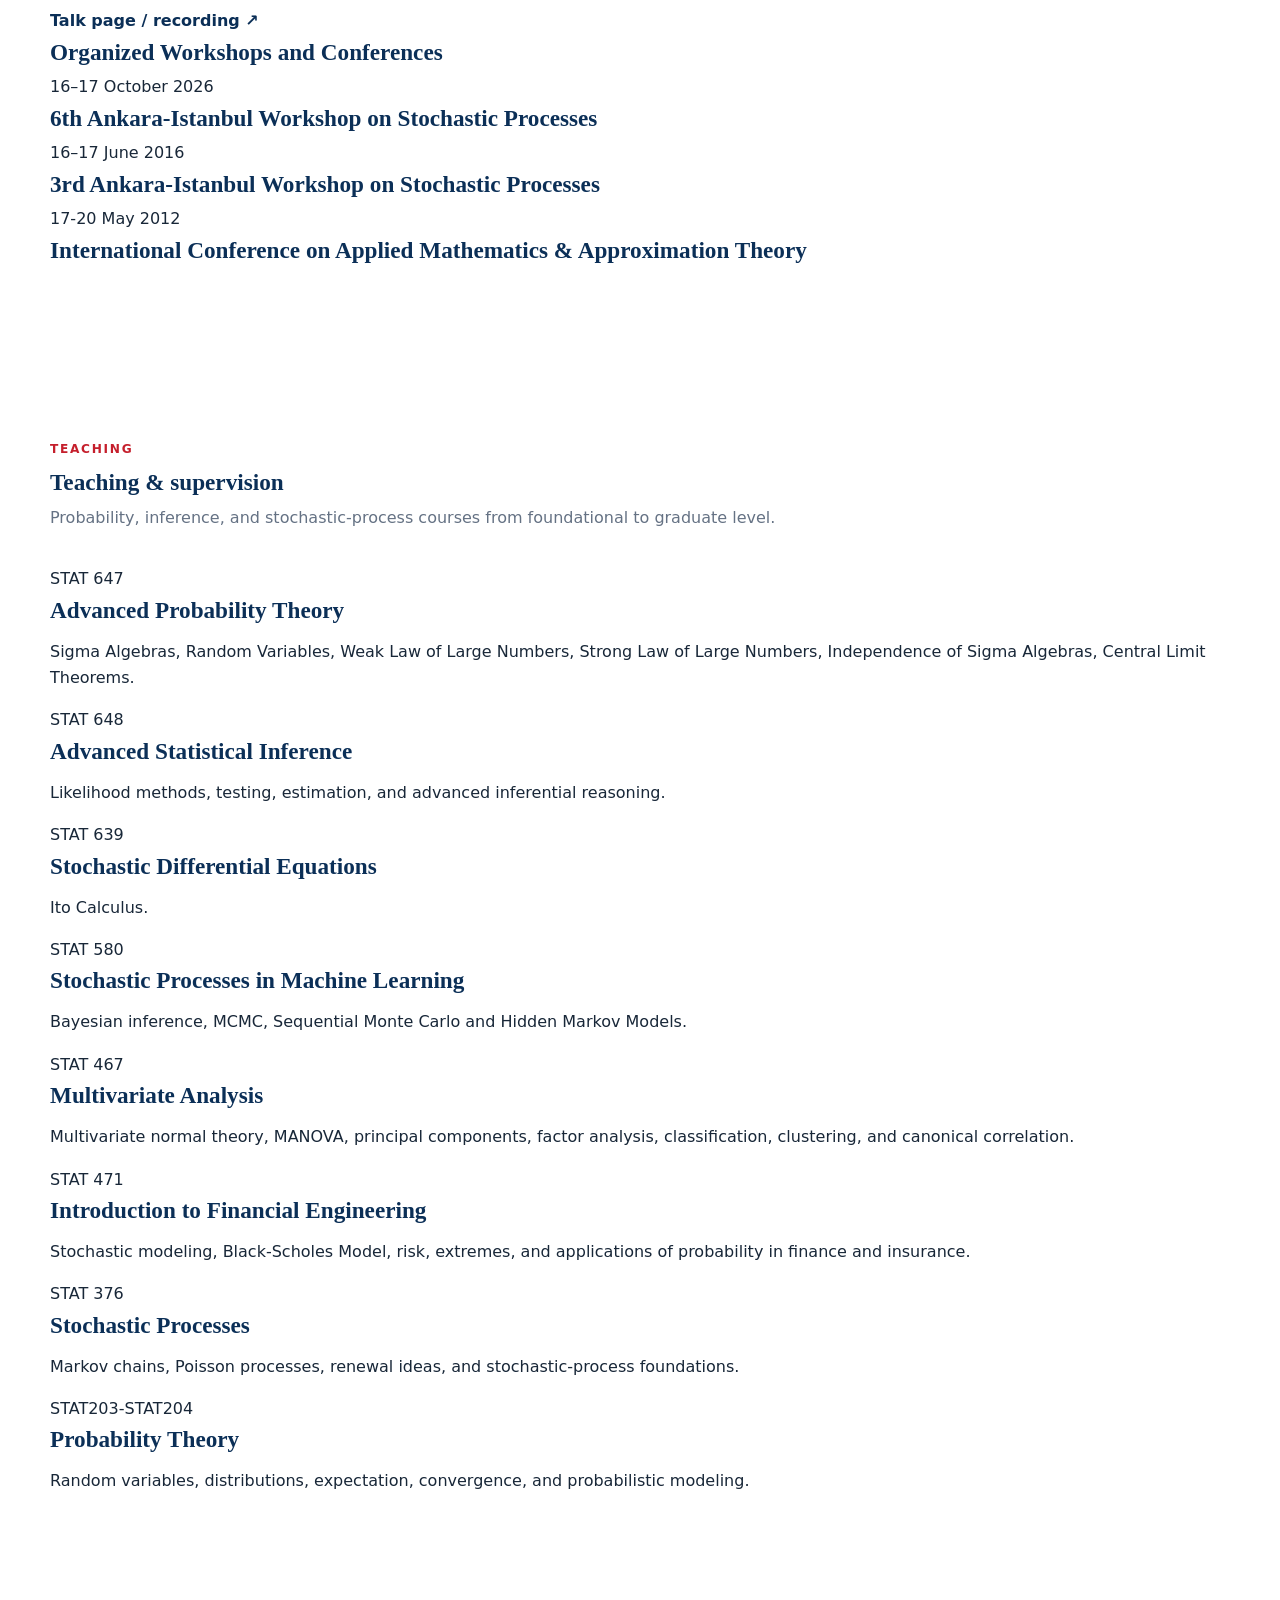
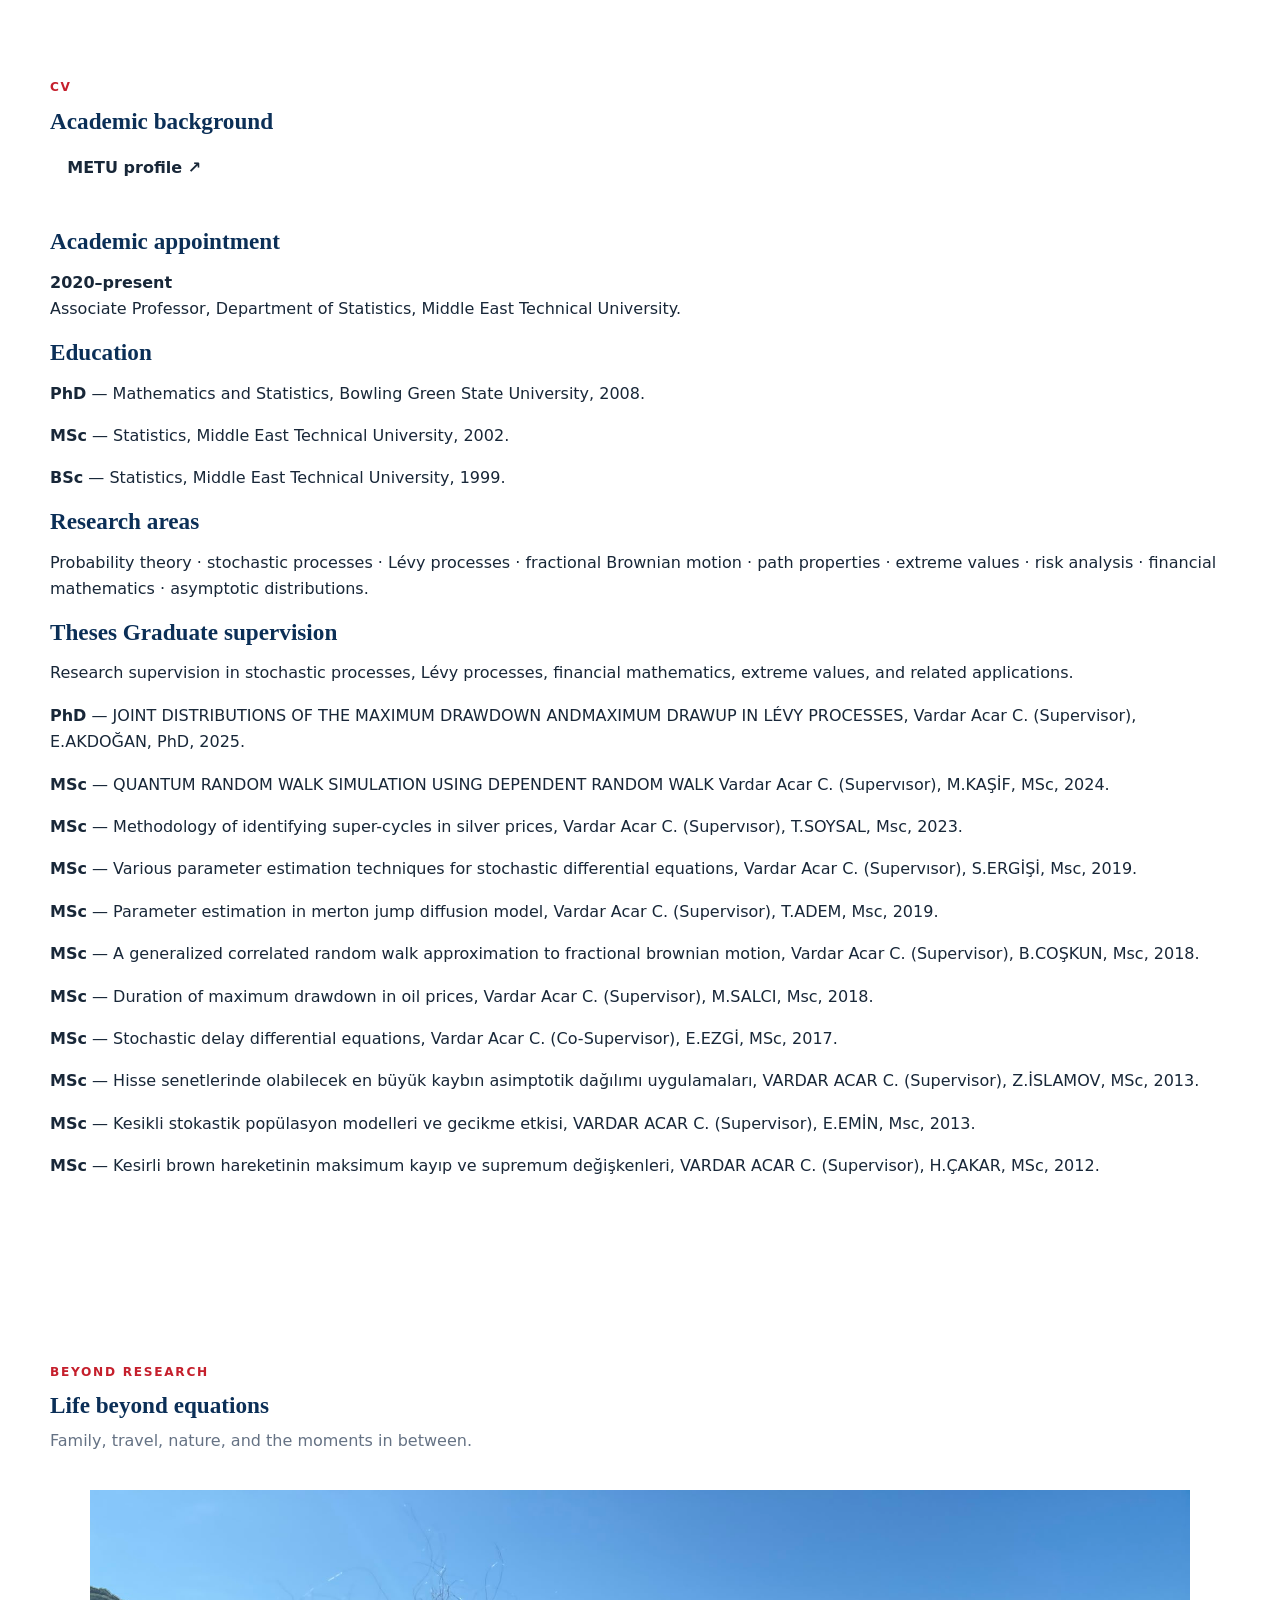
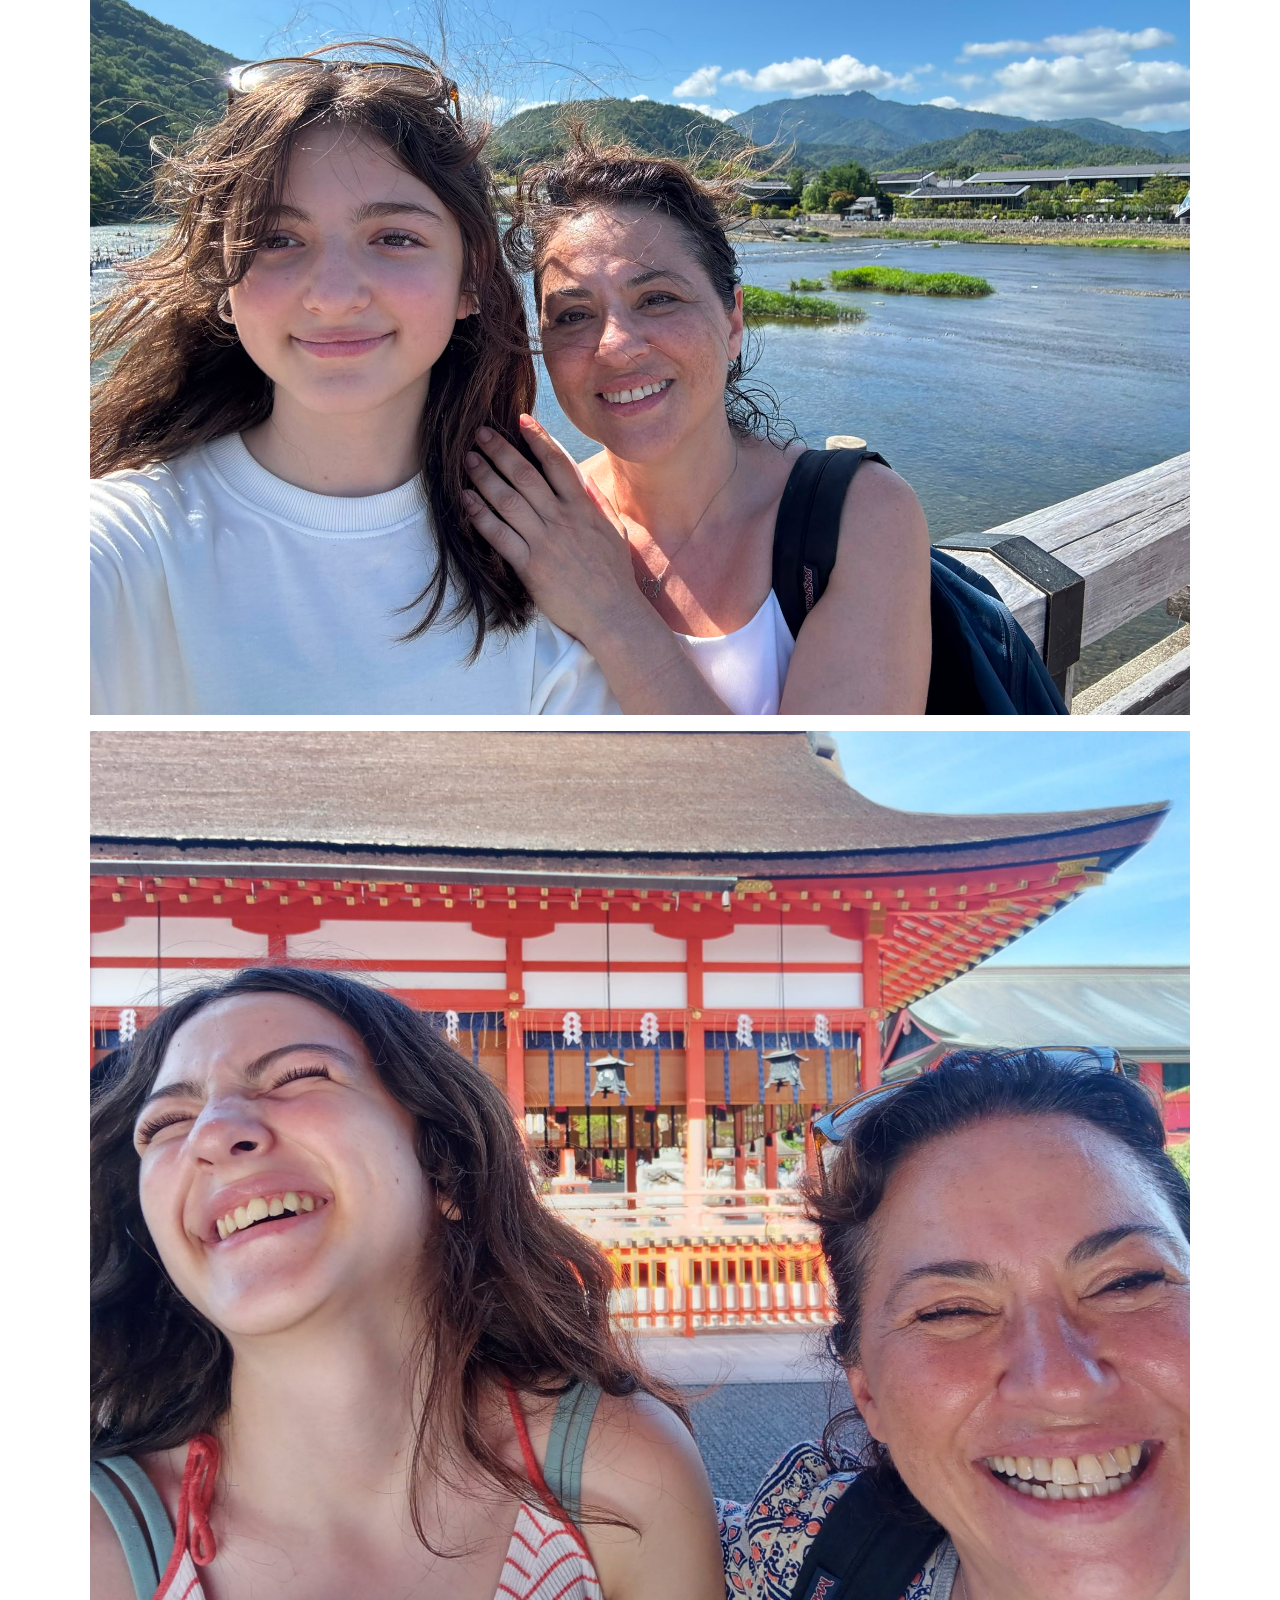
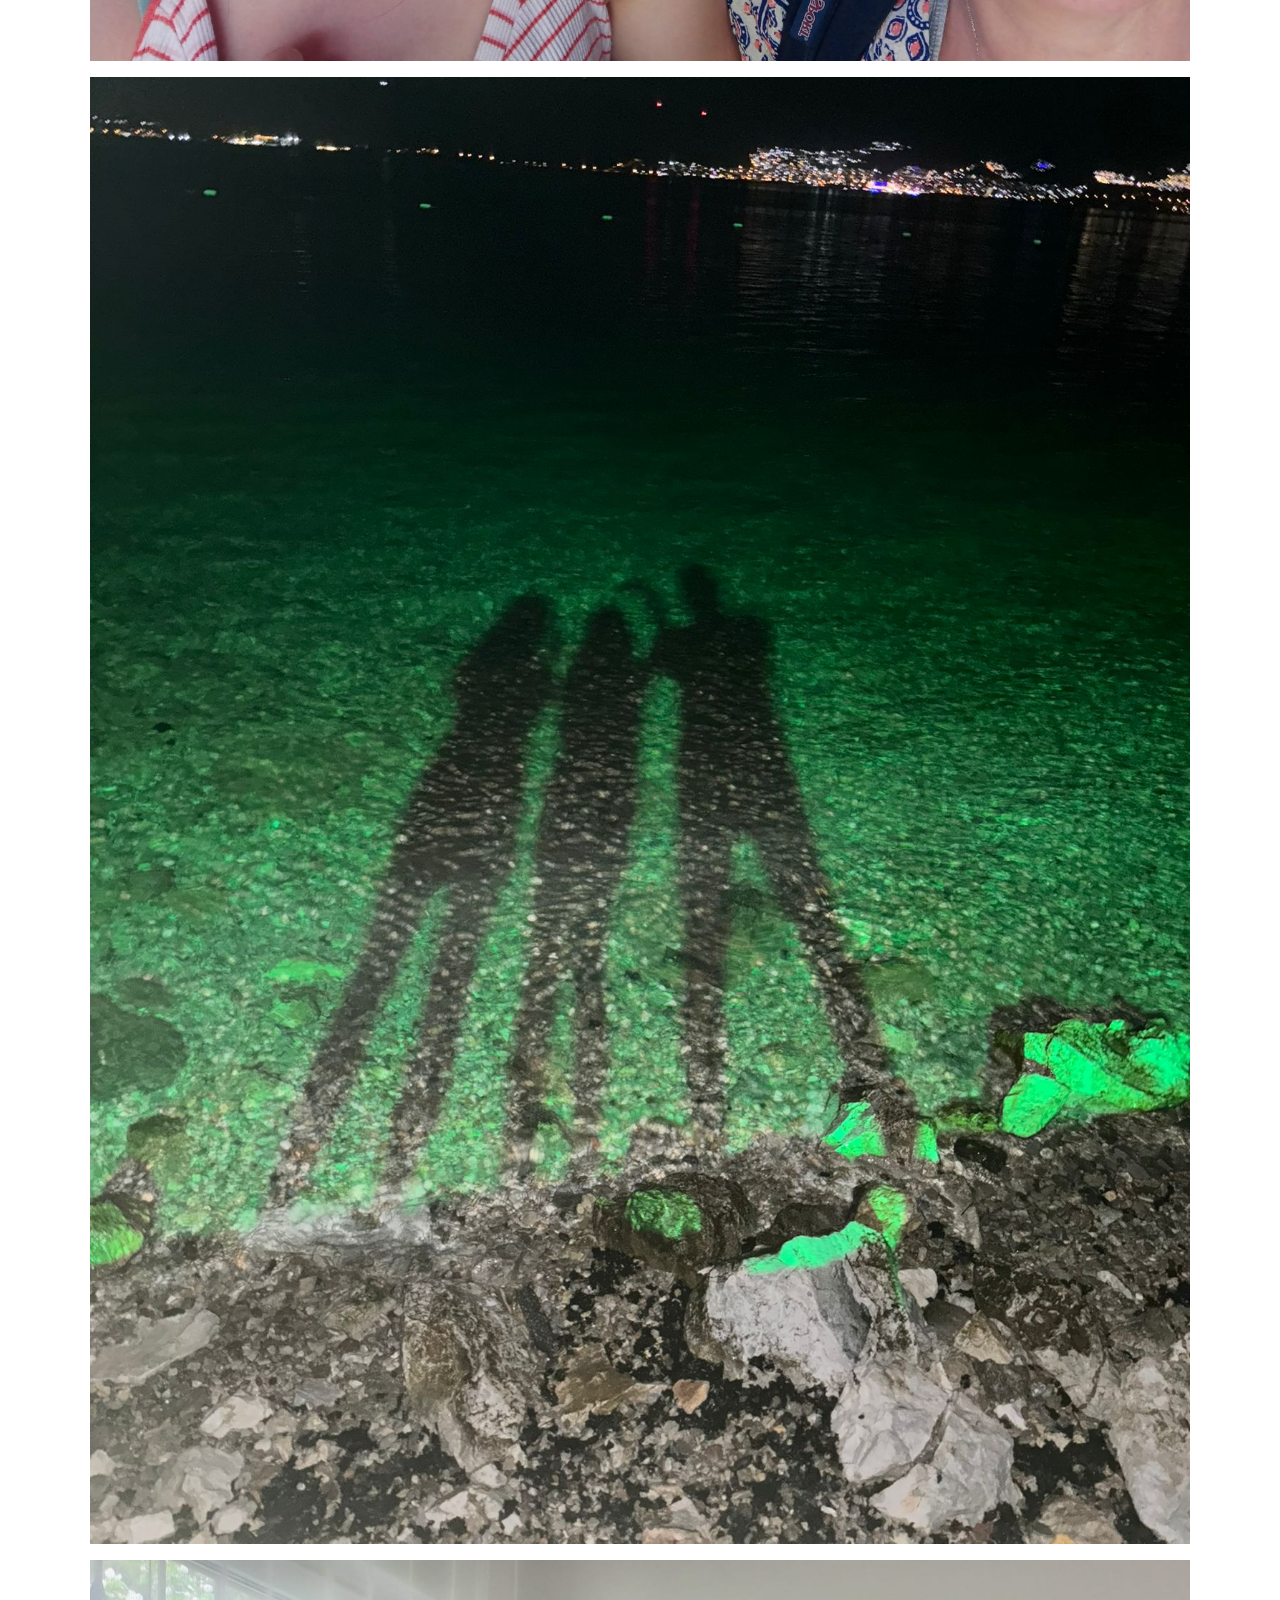
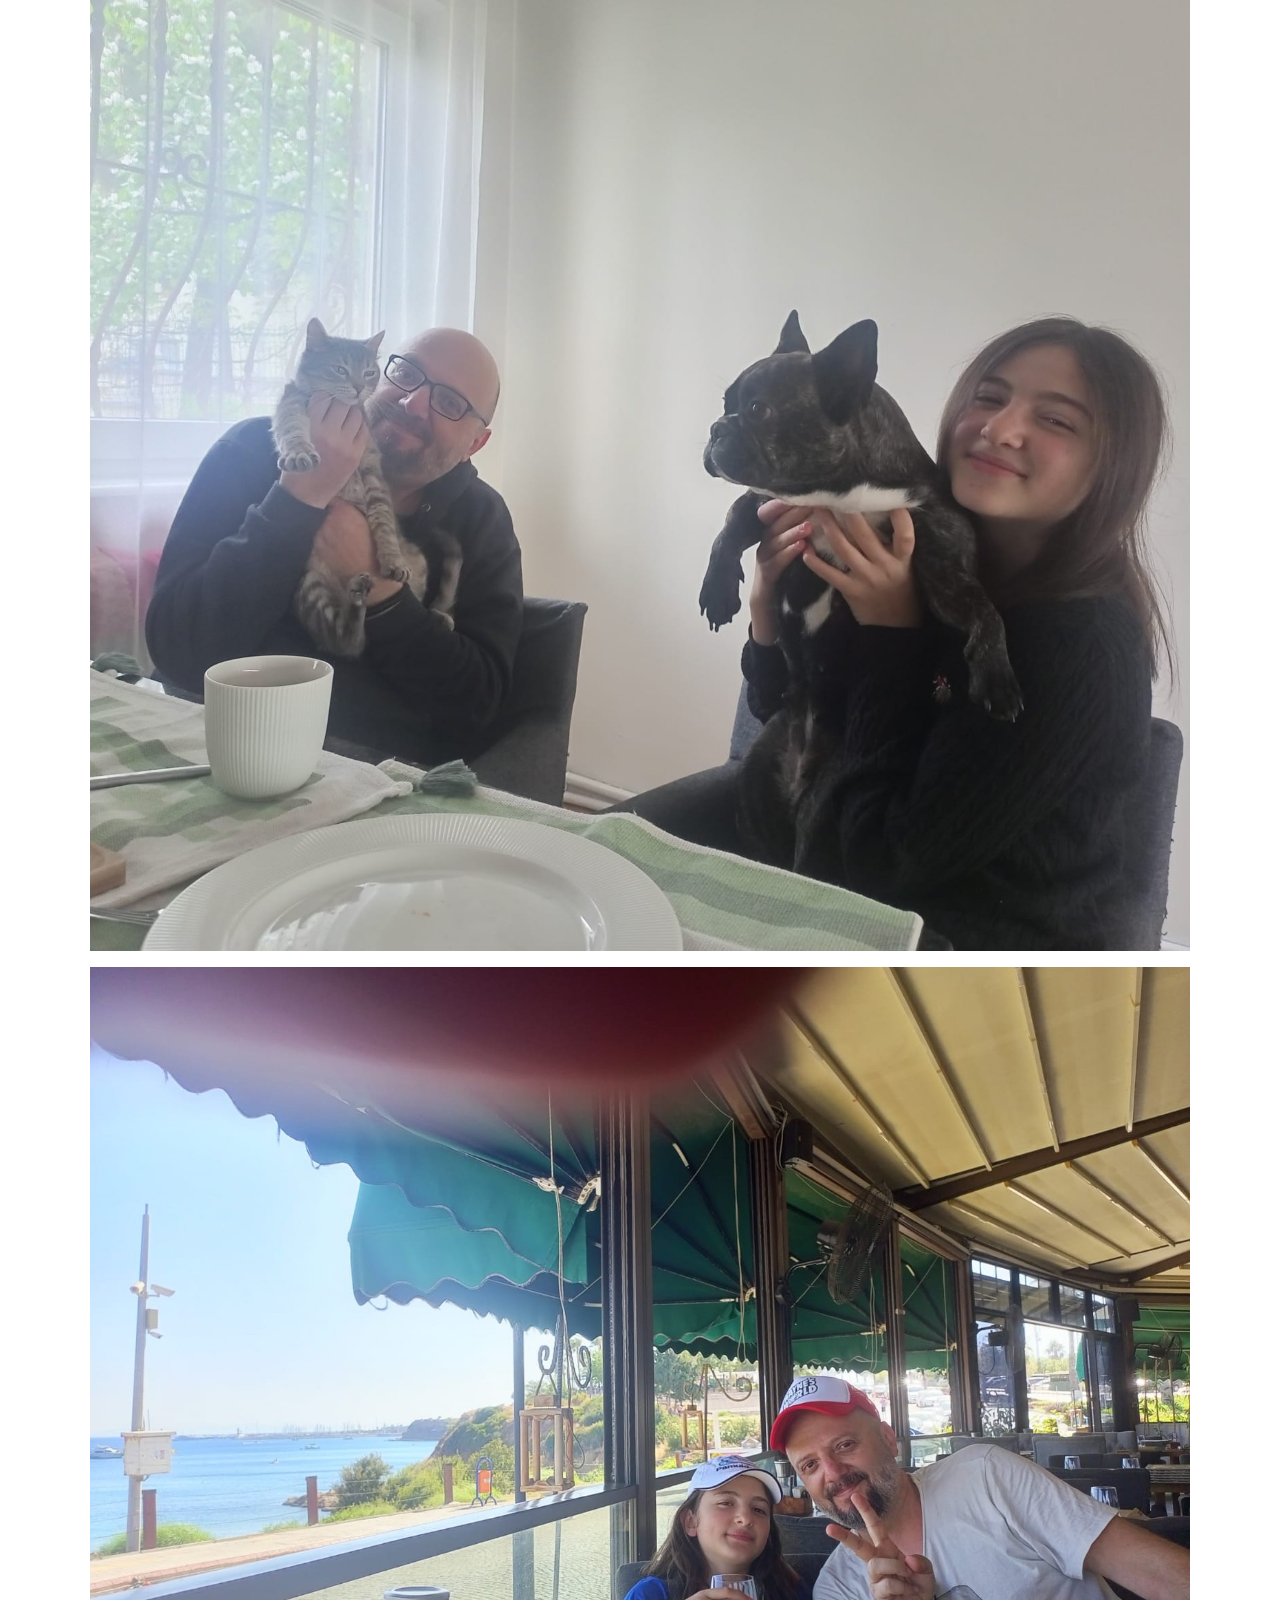
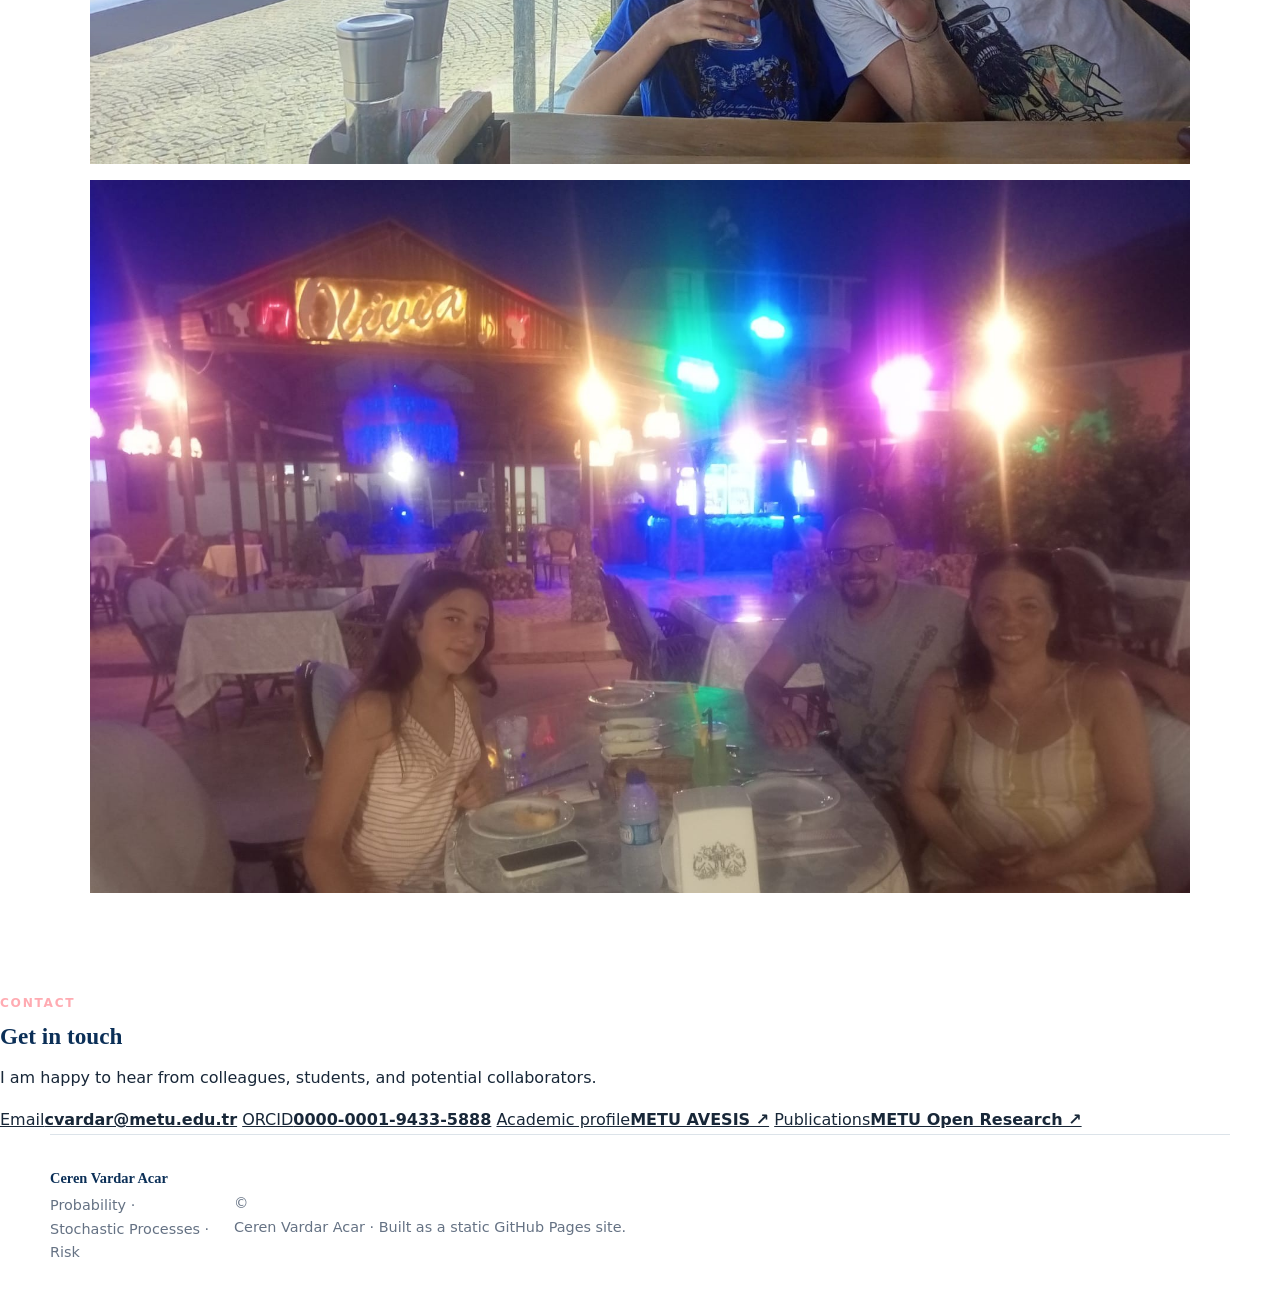
==== commit 571c9c61: "Update index.html" ====
--- a/index.html
+++ b/index.html
@@ -41,7 +41,7 @@
       <div class="hero-photo" role="img" aria-label="Ceren Vardar Acar smiling by the sea at sunset"></div>
       <div class="hero-copy">
         <p class="eyebrow">Associate Professor · Middle East Technical University</p>
-        <h1>Ceren Vardar Acar</h1>
+        <h2>Ceren Vardar Acar</h2>
         <p class="hero-fields">Probability Theory · Lévy Processes · Fractional Brownian Motion</p>
         <p class="hero-text">
           I am an Associate Professor in the Department of Statistics at Middle East Technical University (METU).
@@ -71,7 +71,7 @@
       <div class="section-heading">
         <div>
           <p class="kicker">Research</p>
-          <h2>Research highlights</h2>
+          <h3>Research highlights</h3>
         </div>
         <p class="section-lede">I study probabilistic structures that connect path behavior, extremes, and quantitative risk.</p>
       </div>
@@ -130,7 +130,7 @@
       <div class="section-heading">
         <div>
           <p class="kicker">Grants</p>
-          <h2>Selected grants & funded projects</h2>
+          <h3>Selected grants & funded projects</h3>
         </div>
         <p class="section-lede">Research support for work on Lévy processes, fractional Brownian motion, extremes, drawdown duration, and quantitative risk.</p>
       </div>
@@ -170,7 +170,7 @@
       <div class="section-heading">
         <div>
           <p class="kicker">Publications</p>
-          <h2>Selected publications & current work</h2>
+          <h3>Selected publications & current work</h3>
         </div>
         <a class="text-link" href="https://avesis.metu.edu.tr/cvardar" target="_blank" rel="noopener">Full academic profile ↗</a>
       </div>
@@ -279,7 +279,7 @@
       <div class="section-heading">
         <div>
           <p class="kicker">Teaching</p>
-          <h2>Teaching & supervision</h2>
+          <h3>Teaching & supervision</h3>
         </div>
         <p class="section-lede">Probability, inference, and stochastic-process courses from foundational to graduate level.</p>
       </div>
@@ -303,7 +303,7 @@
       <div class="section-heading">
         <div>
           <p class="kicker">CV</p>
-          <h2>Academic background</h2>
+          <h3>Academic background</h3>
         </div>
         <a class="button ghost small" href="https://stat.metu.edu.tr/en/ceren-vardar-acar" target="_blank" rel="noopener">METU profile ↗</a>
       </div>
@@ -326,7 +326,7 @@
         <div class="cv-block">
           <h3>Theses Graduate supervision</h3>
           <p>Research supervision in stochastic processes, Lévy processes, financial mathematics, extreme values, and related applications.</p>
-          <p><strong>PhD</strong> — JOINT DISTRIBUTIONS OF THE MAXIMUM DRAWDOWN ANDMAXIMUM DRAWUP IN LÉVY PROCESSES, Vardar Acar C. (Supervisor), E.AKDOĞAN(Öğrenci), PhD, 2025.</p>
+          <p><strong>PhD</strong> — JOINT DISTRIBUTIONS OF THE MAXIMUM DRAWDOWN ANDMAXIMUM DRAWUP IN LÉVY PROCESSES, Vardar Acar C. (Supervisor), E.AKDOĞAN, PhD, 2025.</p>
           <p><strong>MSc</strong> — QUANTUM RANDOM WALK SIMULATION USING DEPENDENT RANDOM WALK Vardar Acar C. (Supervısor), M.KAŞİF, MSc, 2024.</p>
           <p><strong>MSc</strong> — Methodology of identifying super-cycles in silver prices, Vardar Acar C. (Supervısor), T.SOYSAL, Msc, 2023. </p>
           <p><strong>MSc</strong> — Various parameter estimation techniques for stochastic differential equations, Vardar Acar C. (Supervısor), S.ERGİŞİ, Msc, 2019. </p>
@@ -349,7 +349,7 @@
       <div class="section-heading">
         <div>
           <p class="kicker">Beyond Research</p>
-          <h2>Life beyond equations</h2>
+          <h3>Life beyond equations</h3>
         </div>
         <p class="section-lede">Family, travel, nature, and the moments in between.</p>
       </div>
@@ -371,7 +371,7 @@
       <div class="contact-shell">
         <div>
           <p class="kicker light">Contact</p>
-          <h2>Get in touch</h2>
+          <h3>Get in touch</h3>
           <p>I am happy to hear from colleagues, students, and potential collaborators.</p>
         </div>
         <div class="contact-links">
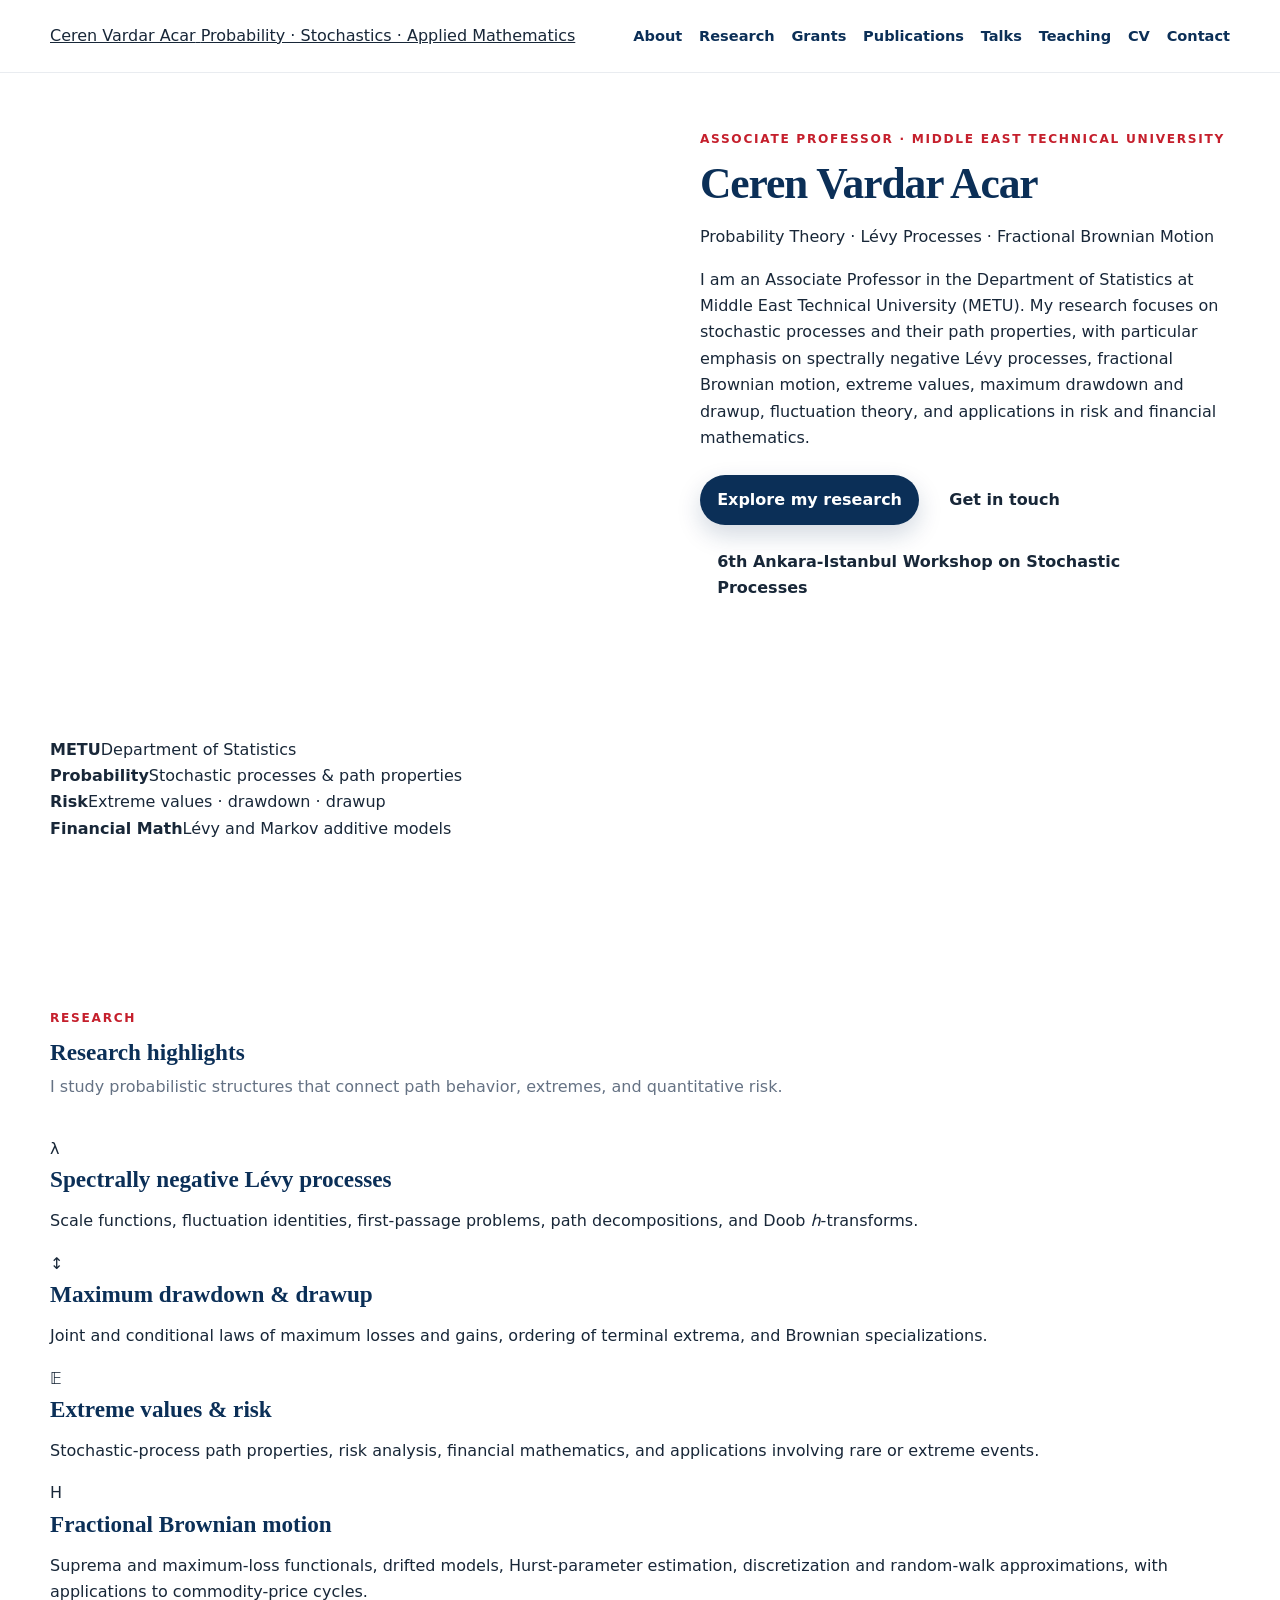
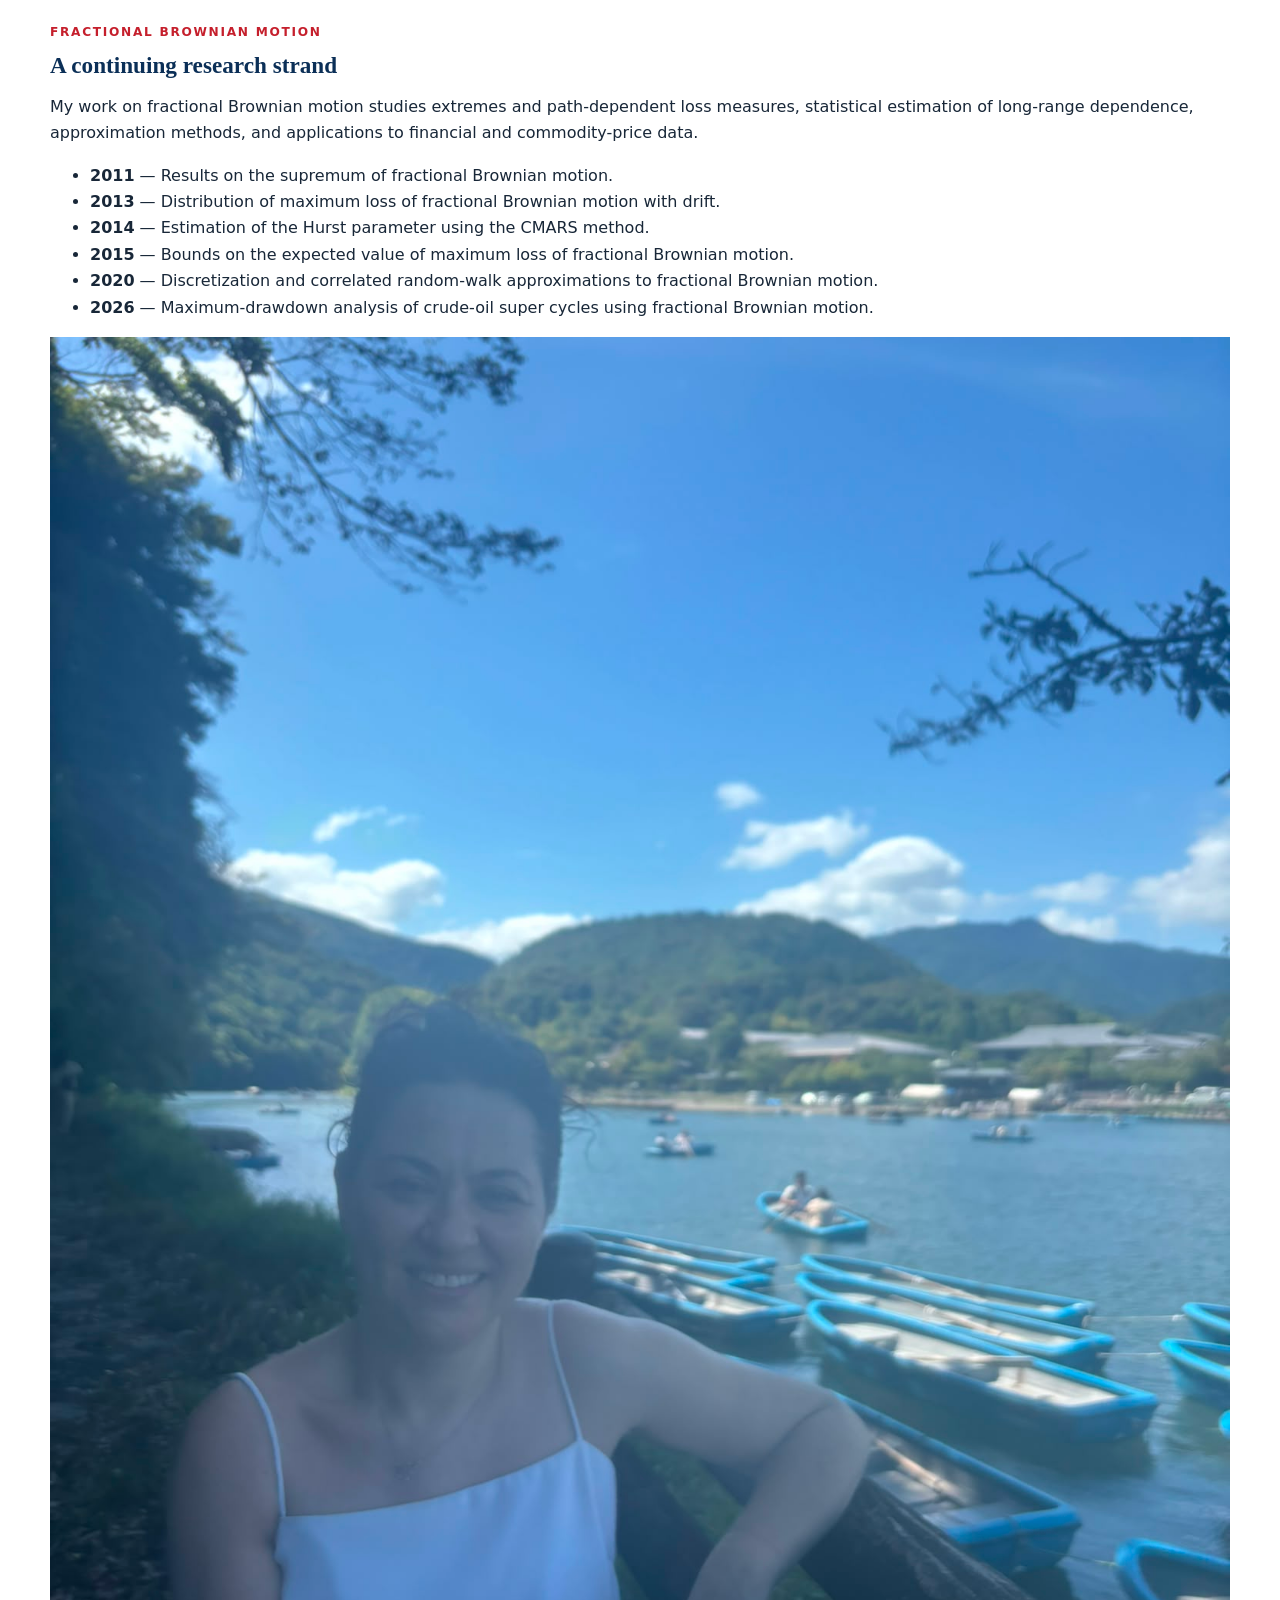
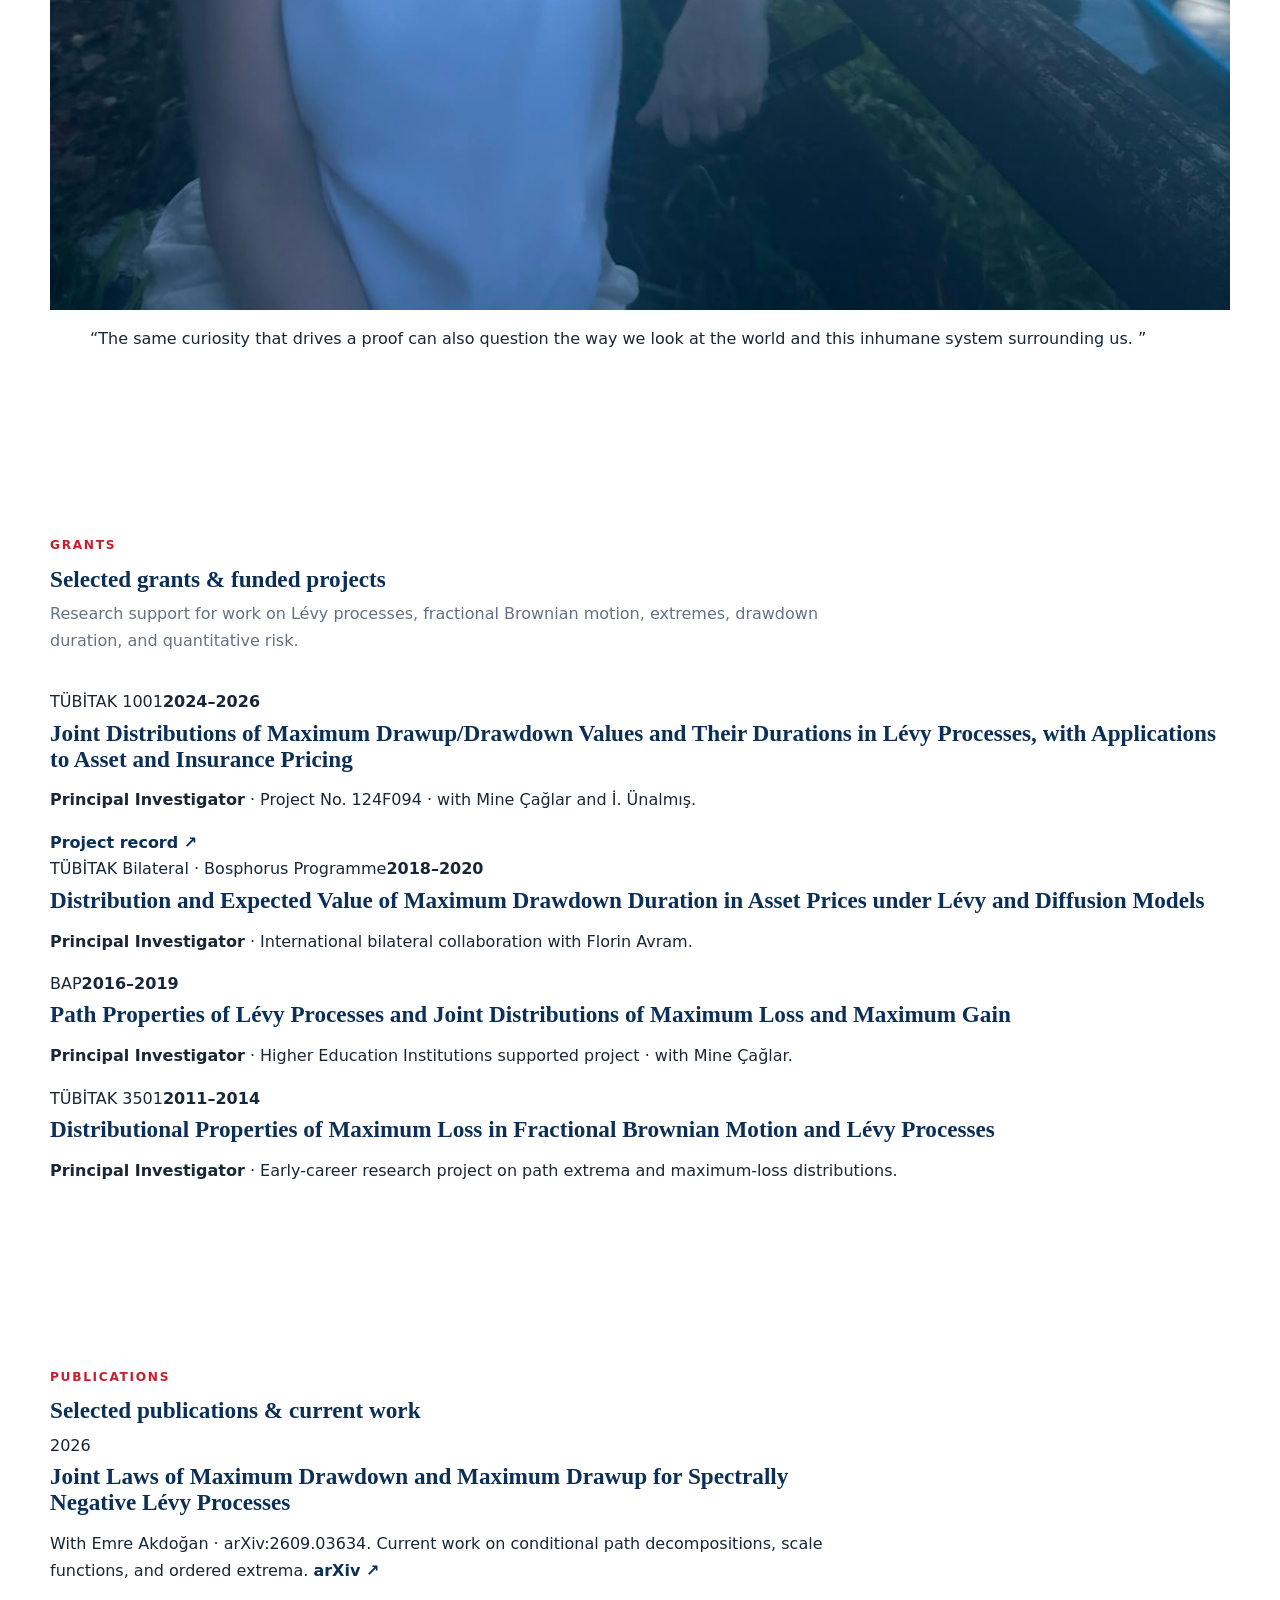
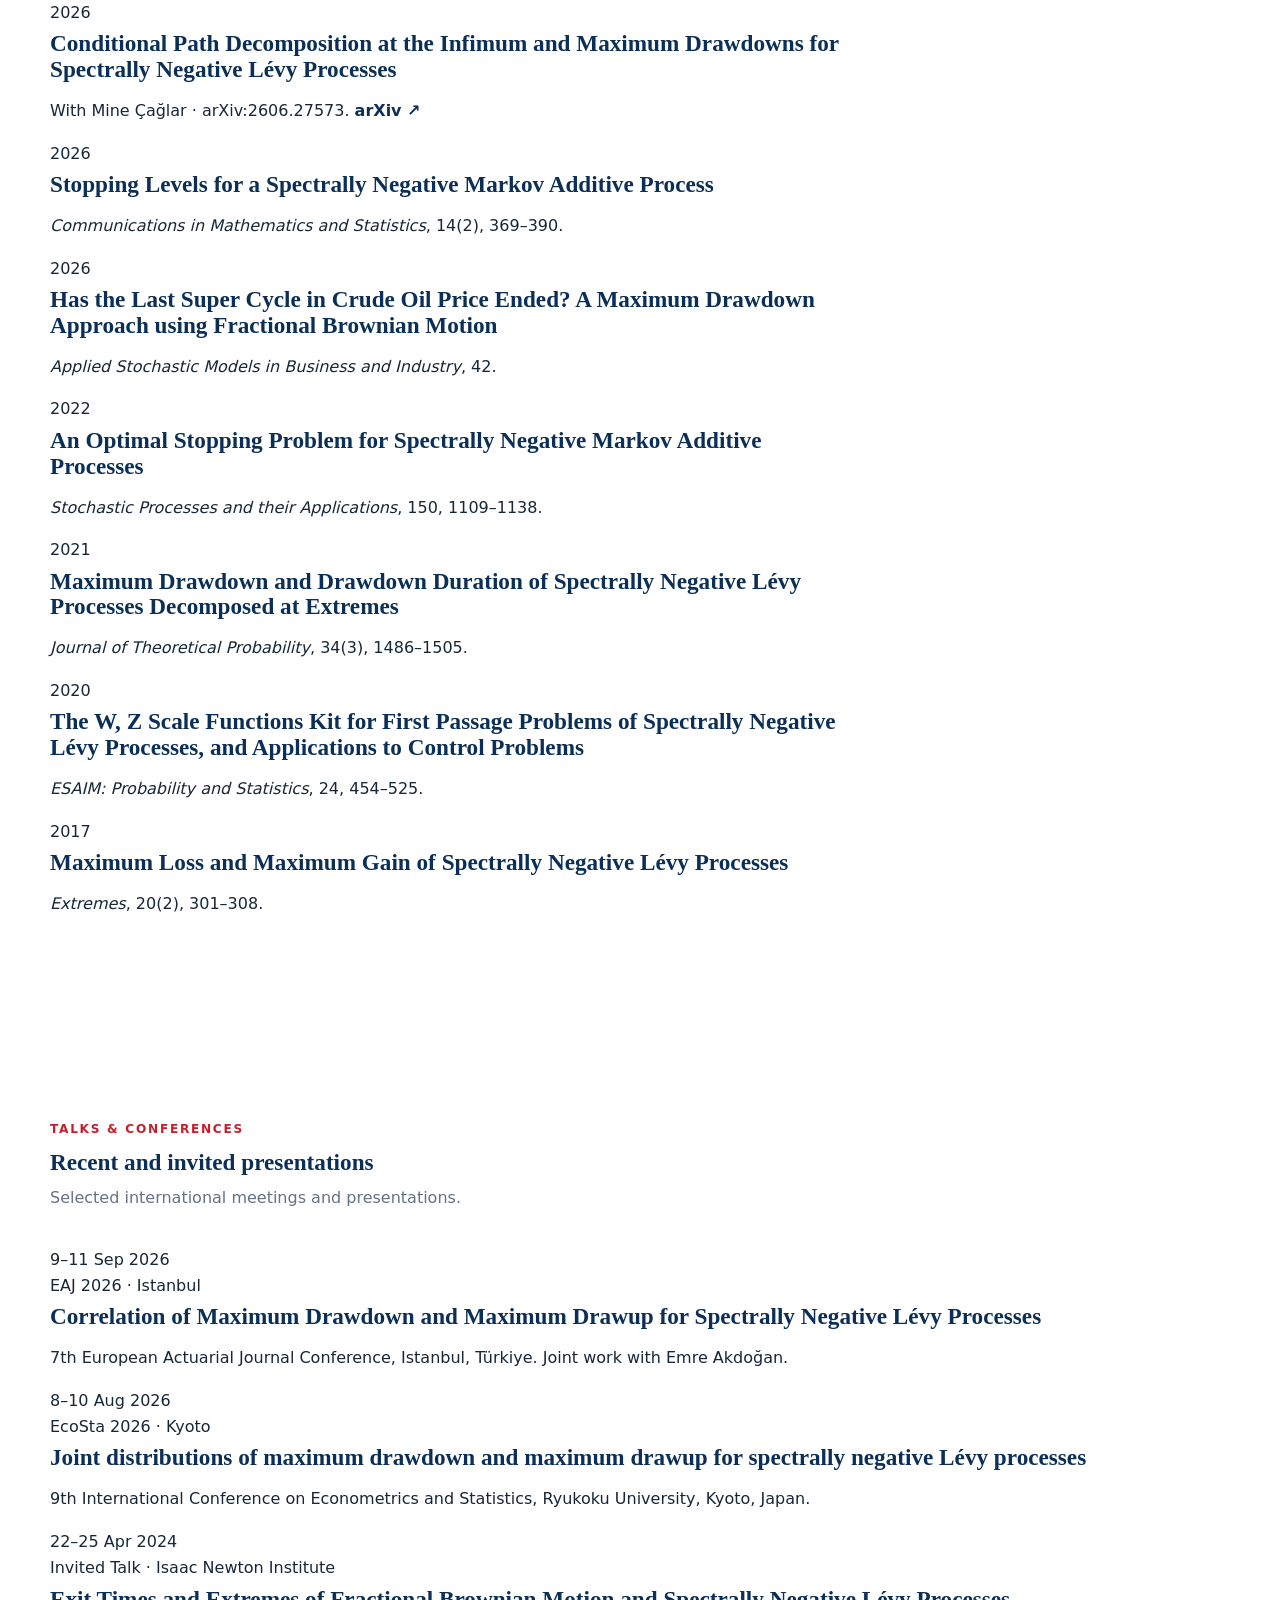
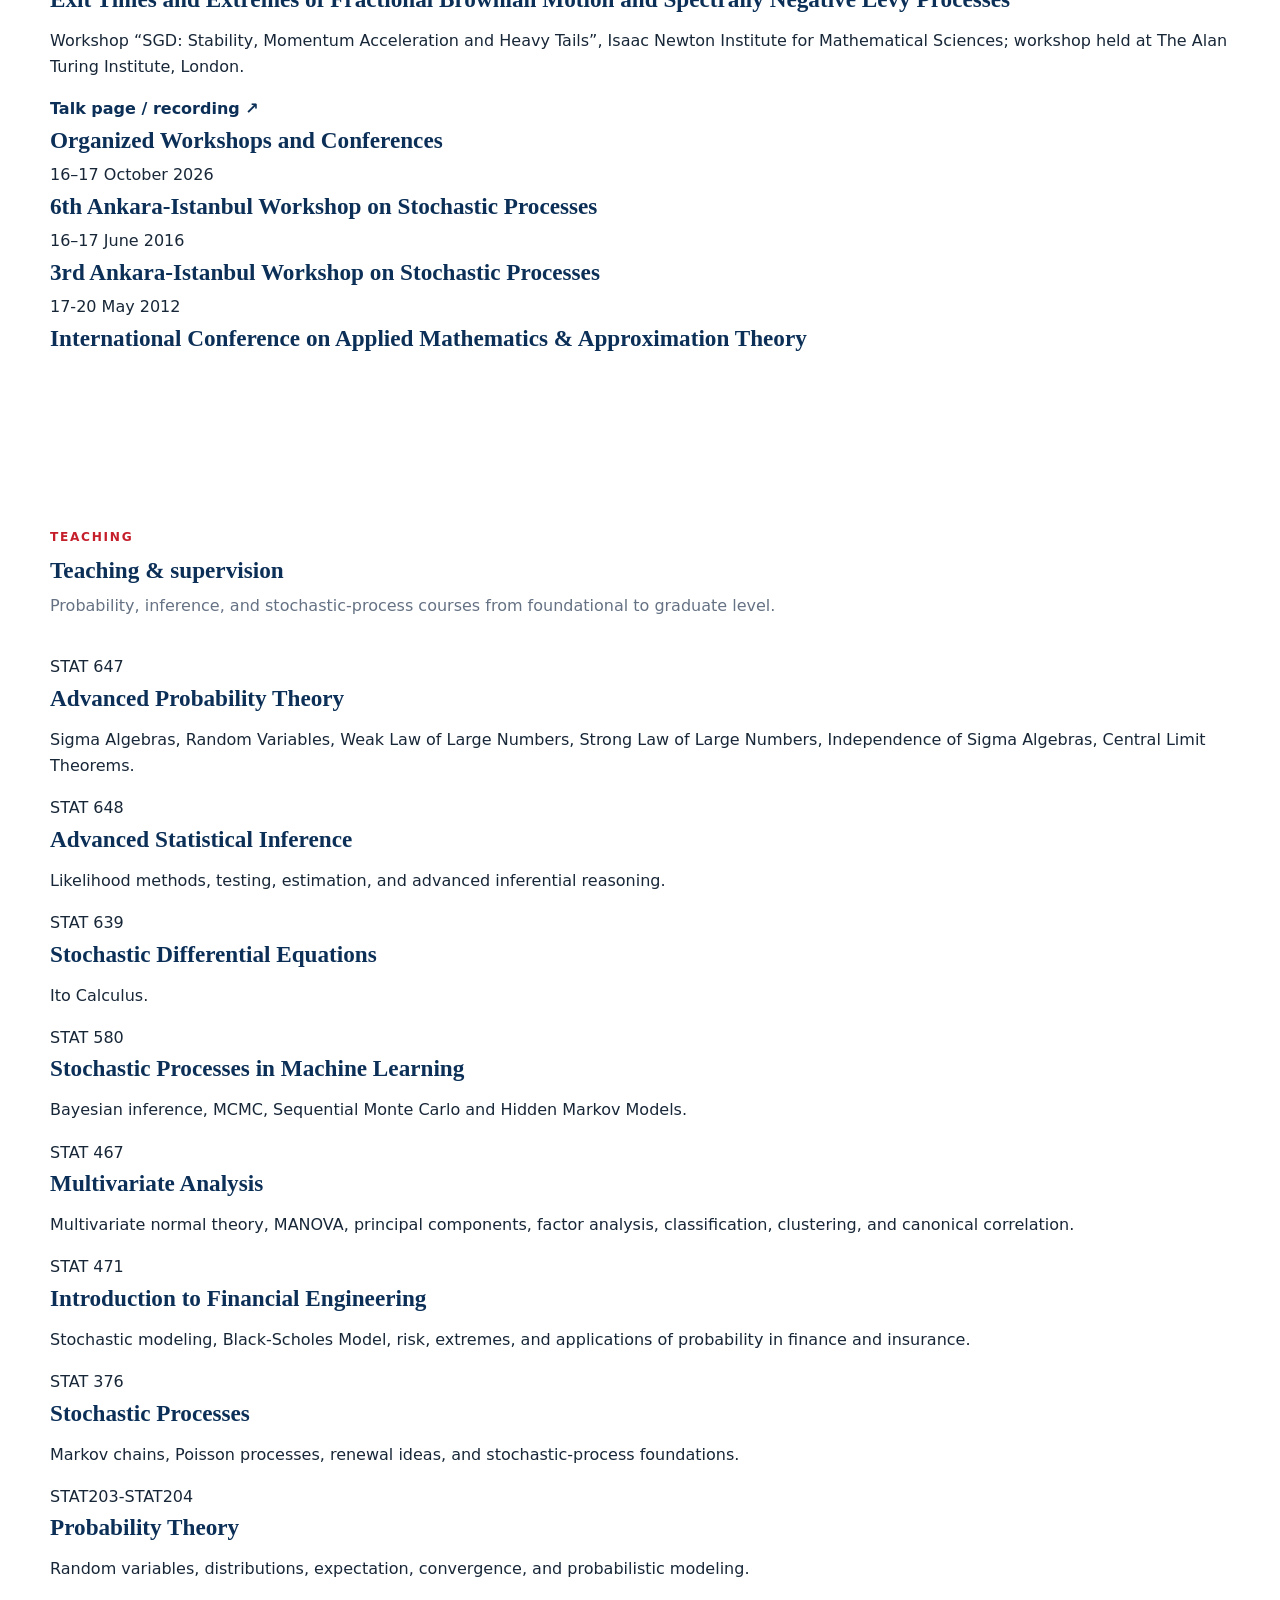
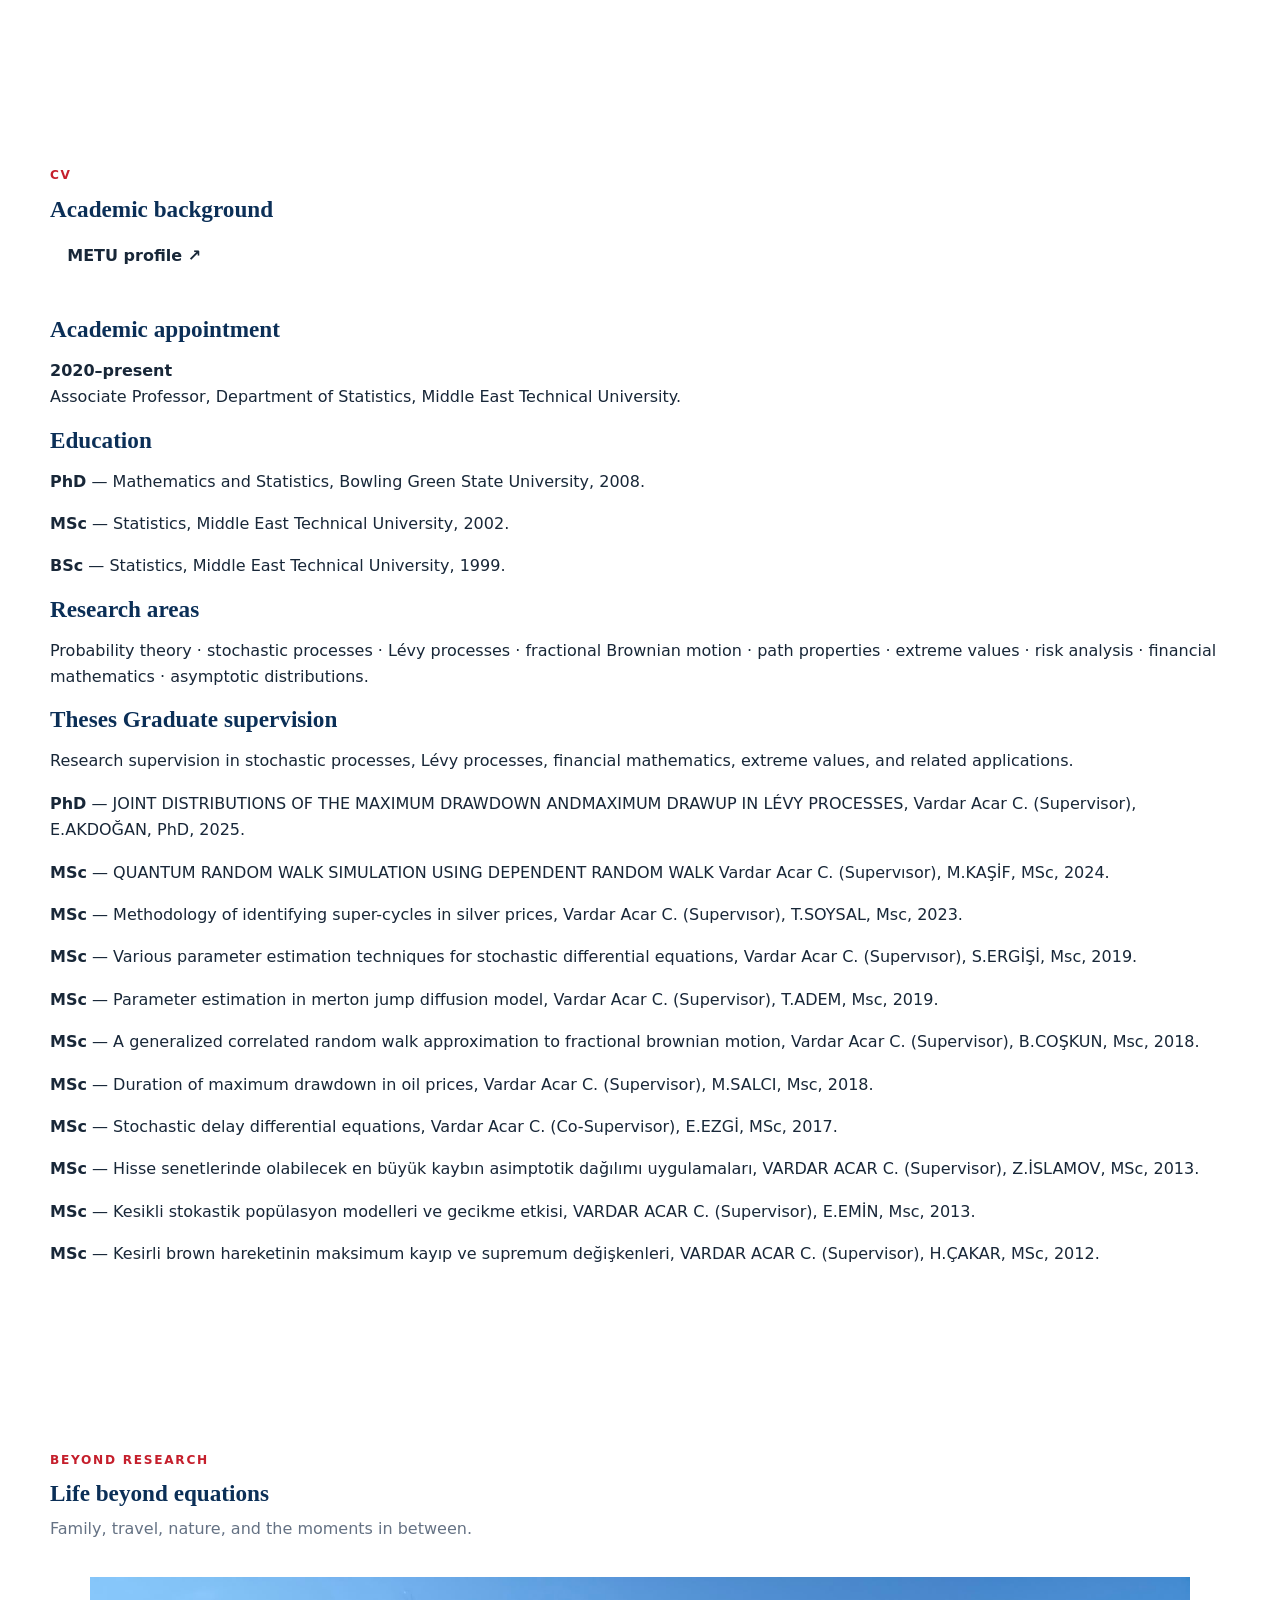
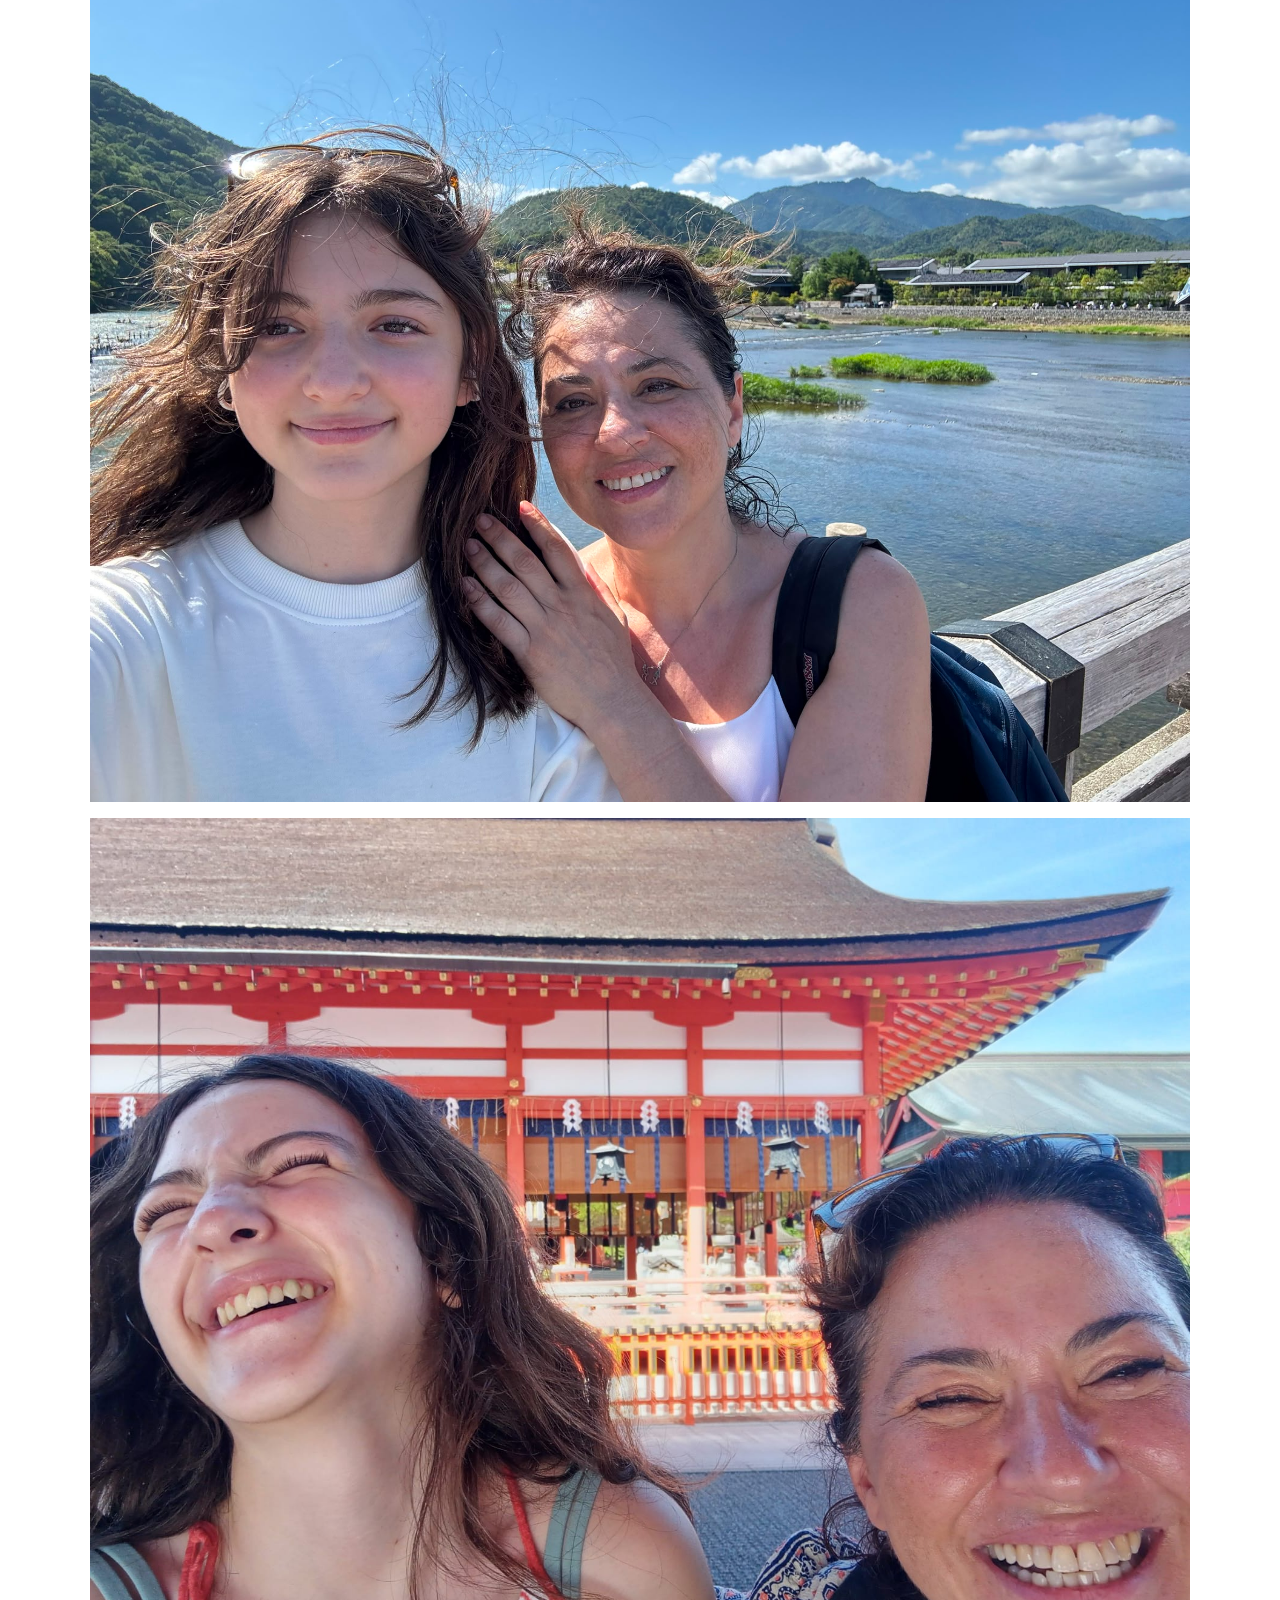
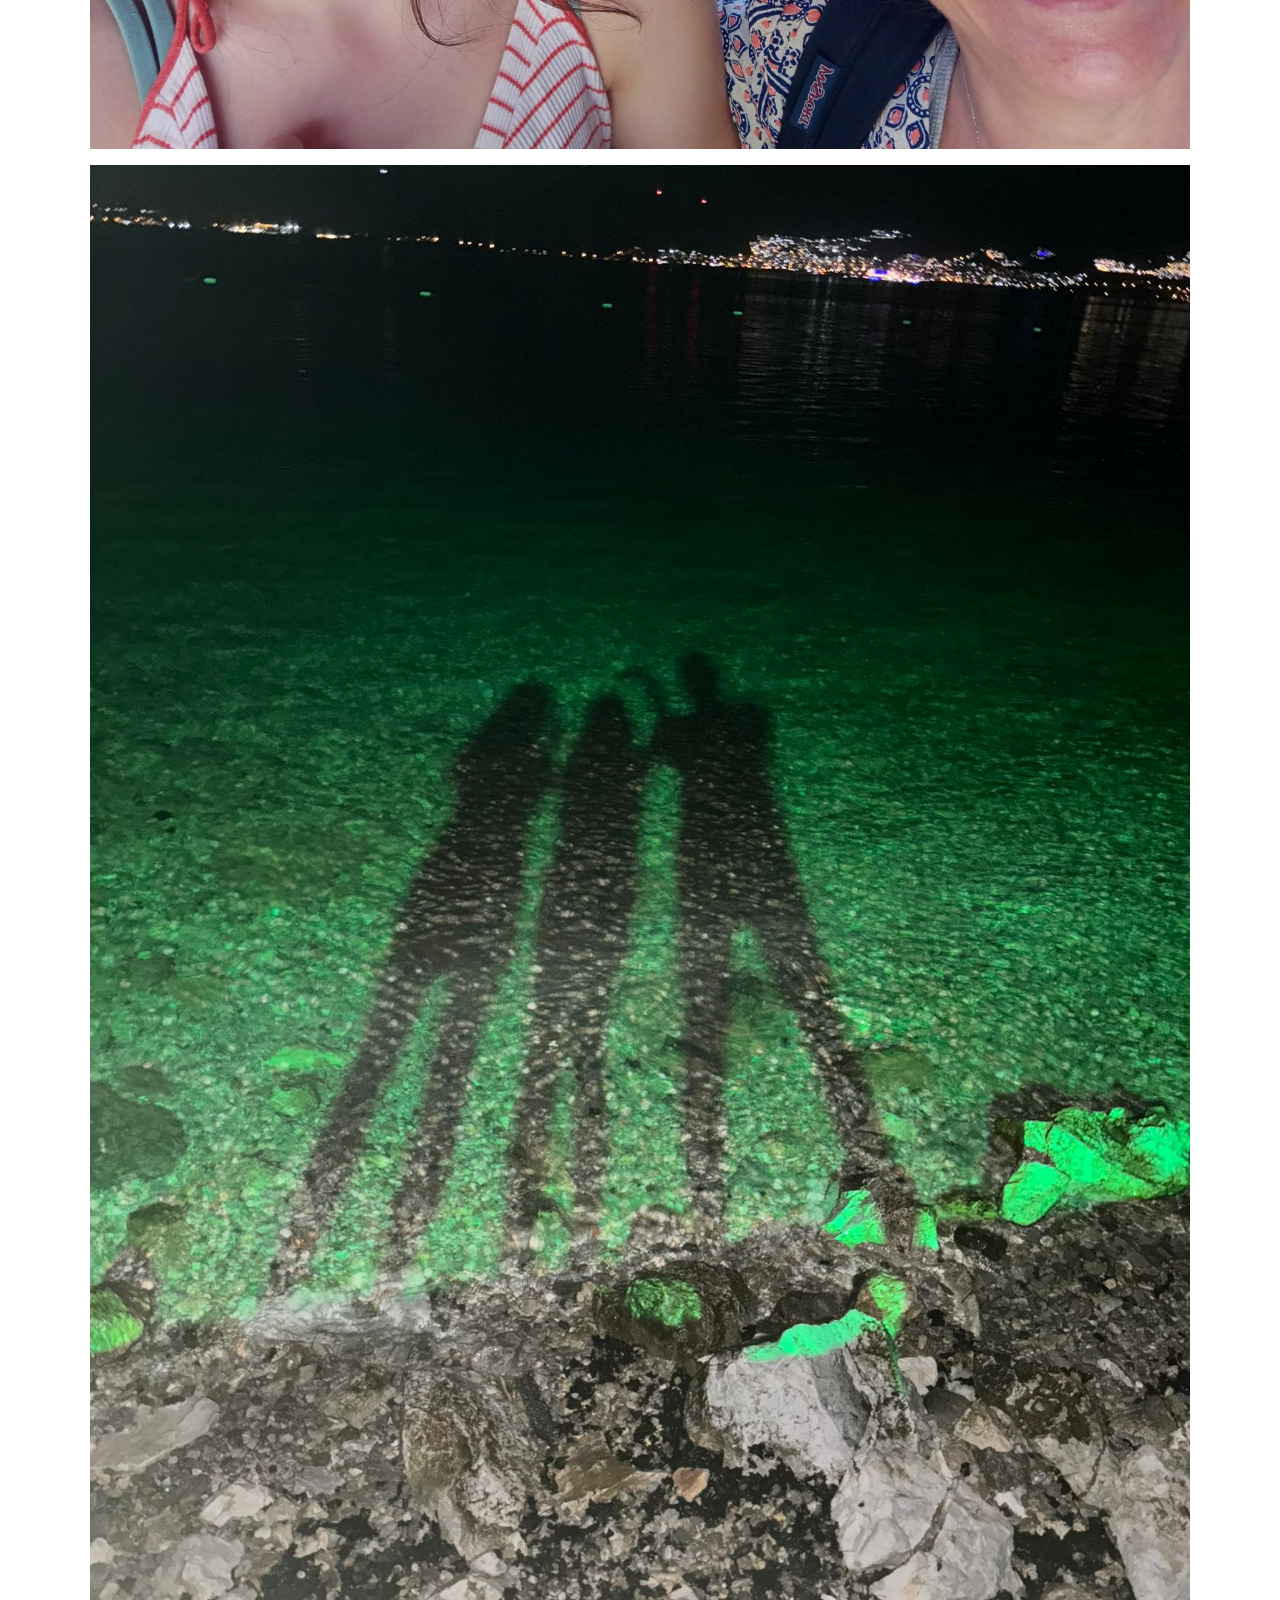
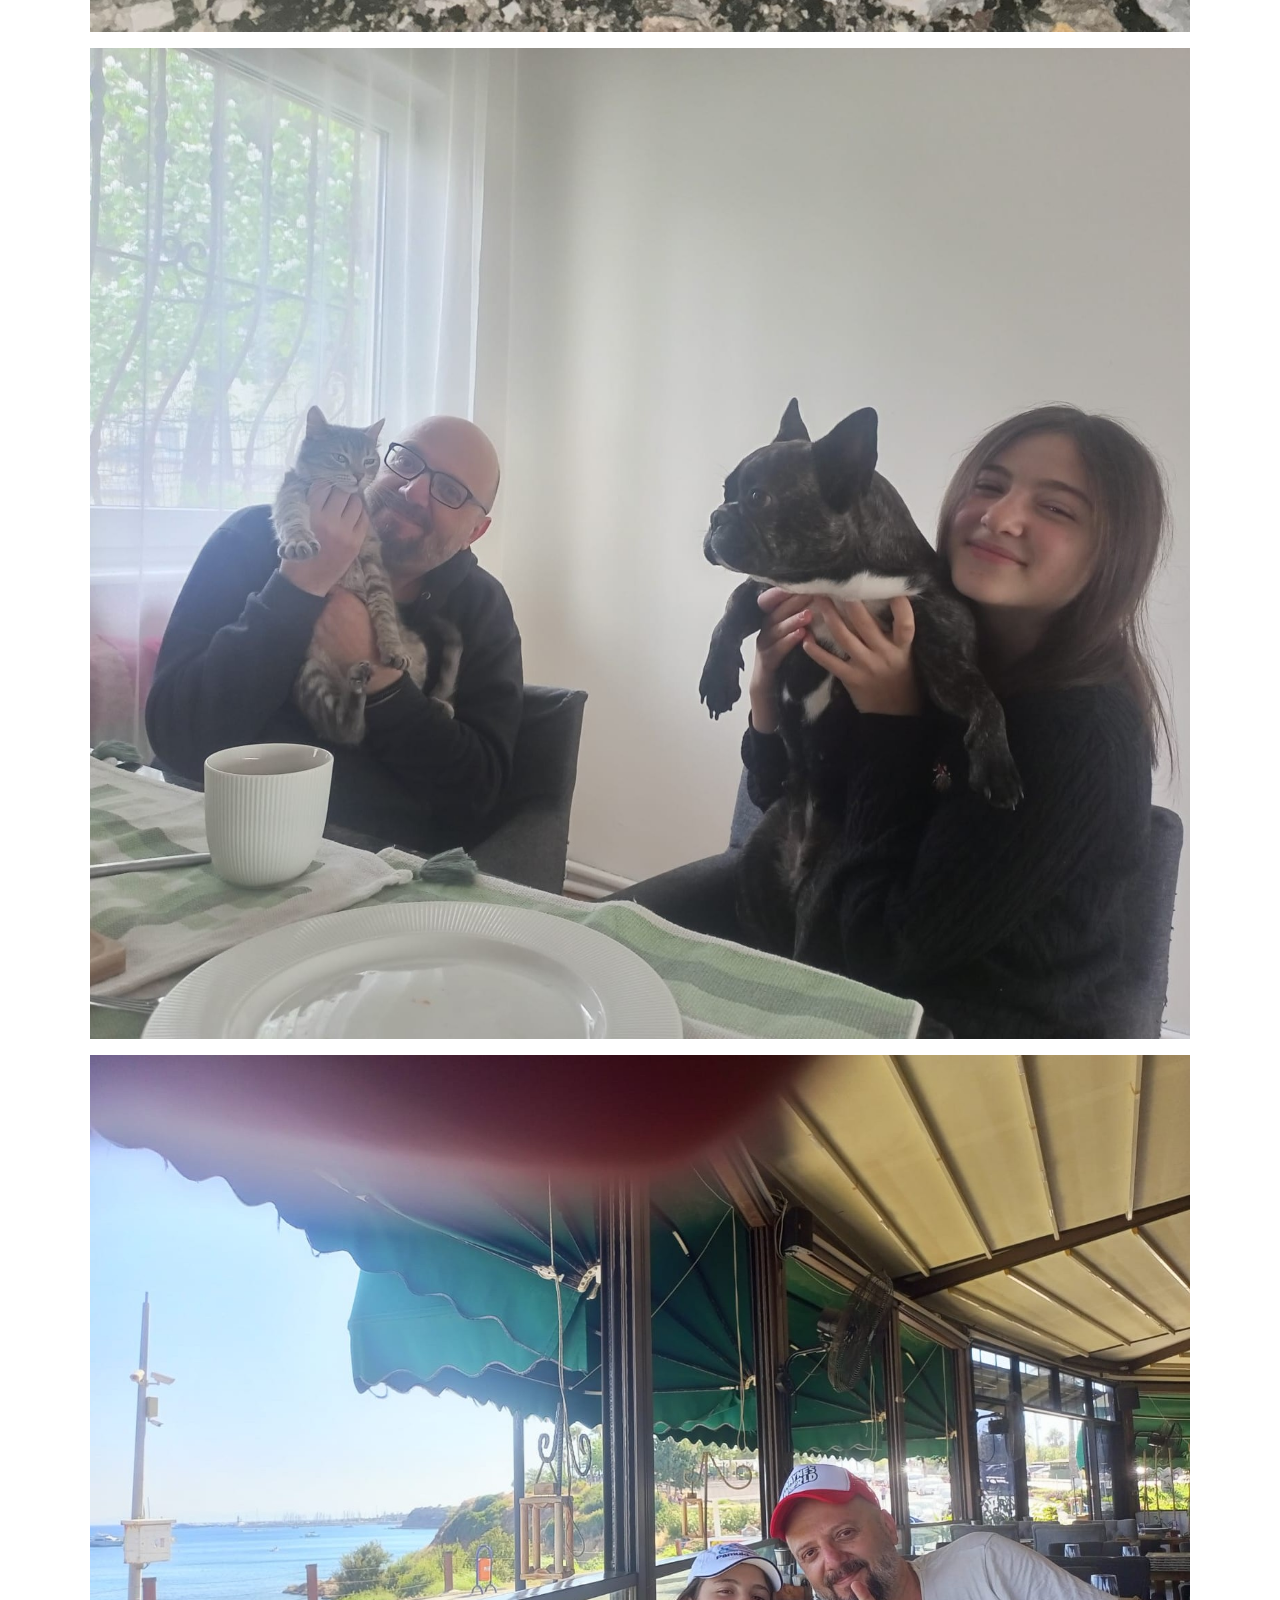
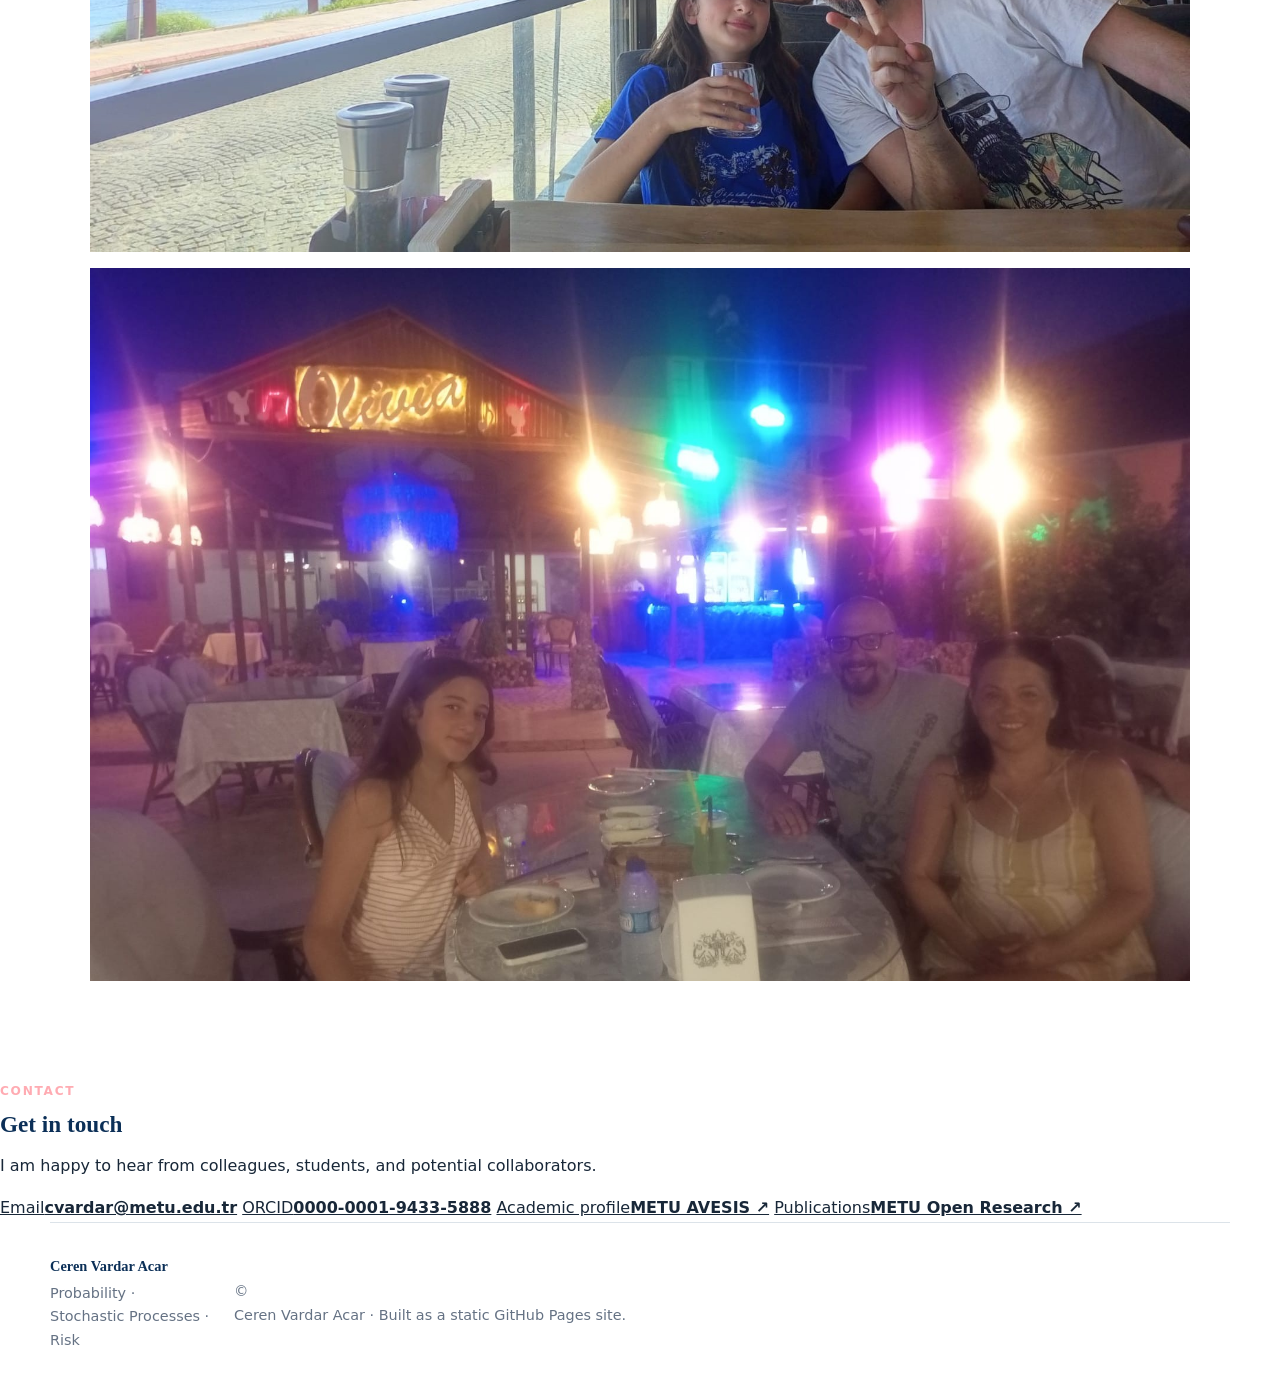
==== commit 4d0dbc4c: "Update index.html" ====
--- a/index.html
+++ b/index.html
@@ -171,9 +171,7 @@
         <div>
           <p class="kicker">Publications</p>
           <h3>Selected publications & current work</h3>
-        </div>
-        <a class="text-link" href="https://avesis.metu.edu.tr/cvardar" target="_blank" rel="noopener">Full academic profile ↗</a>
-      </div>
+    
 
       <div class="publication-list">
         <article class="publication">
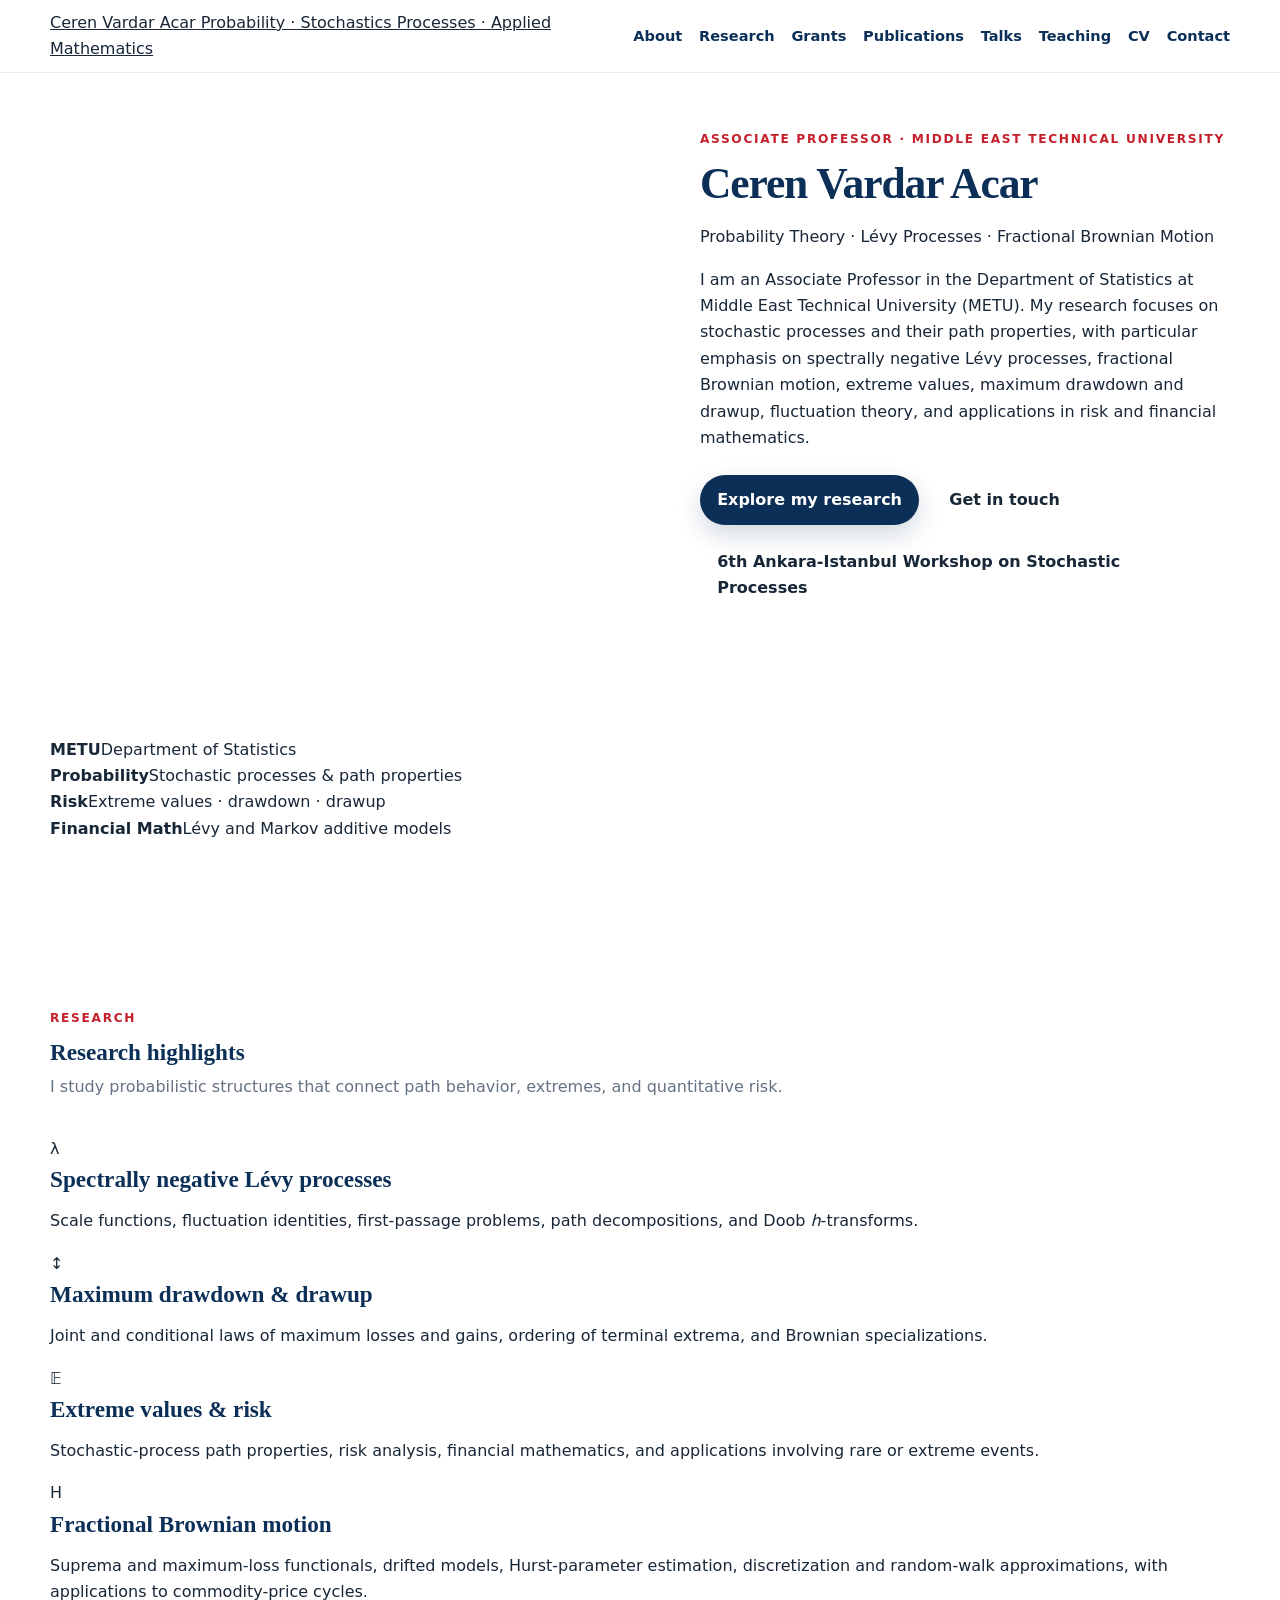
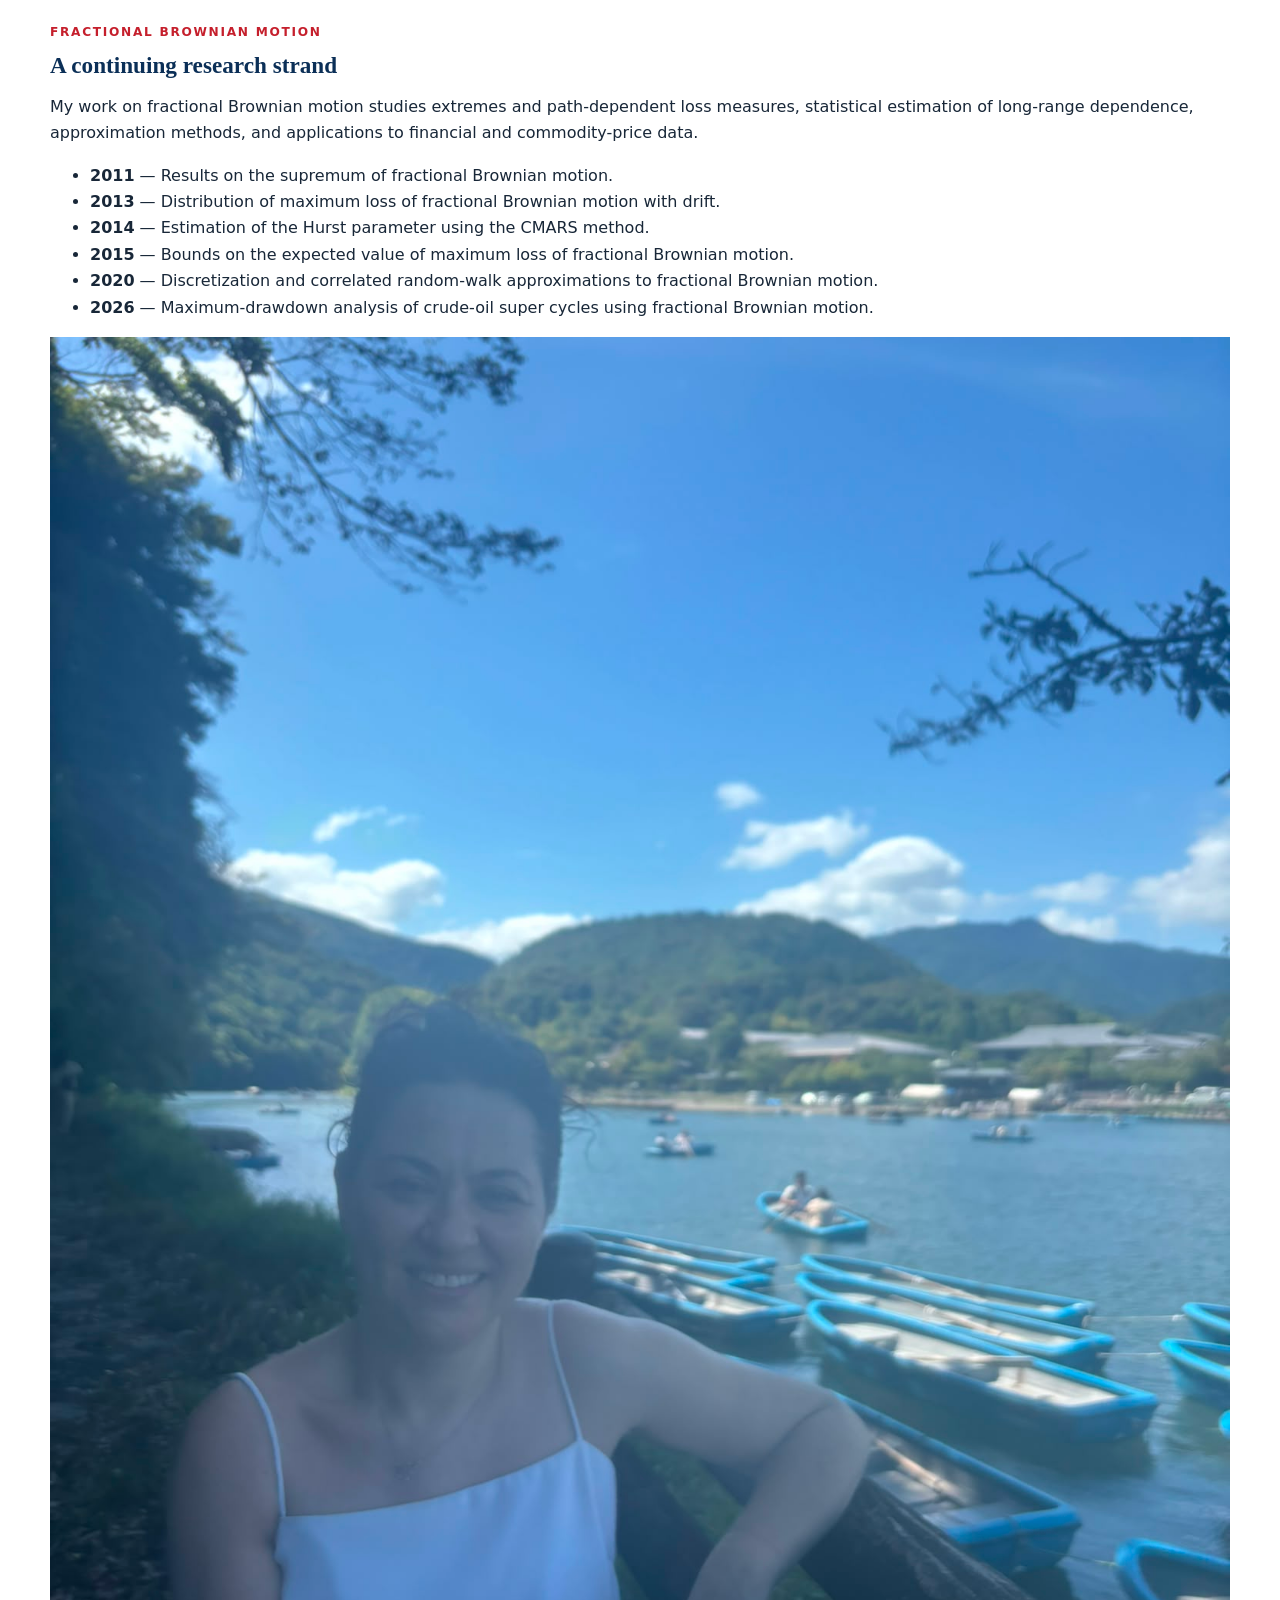
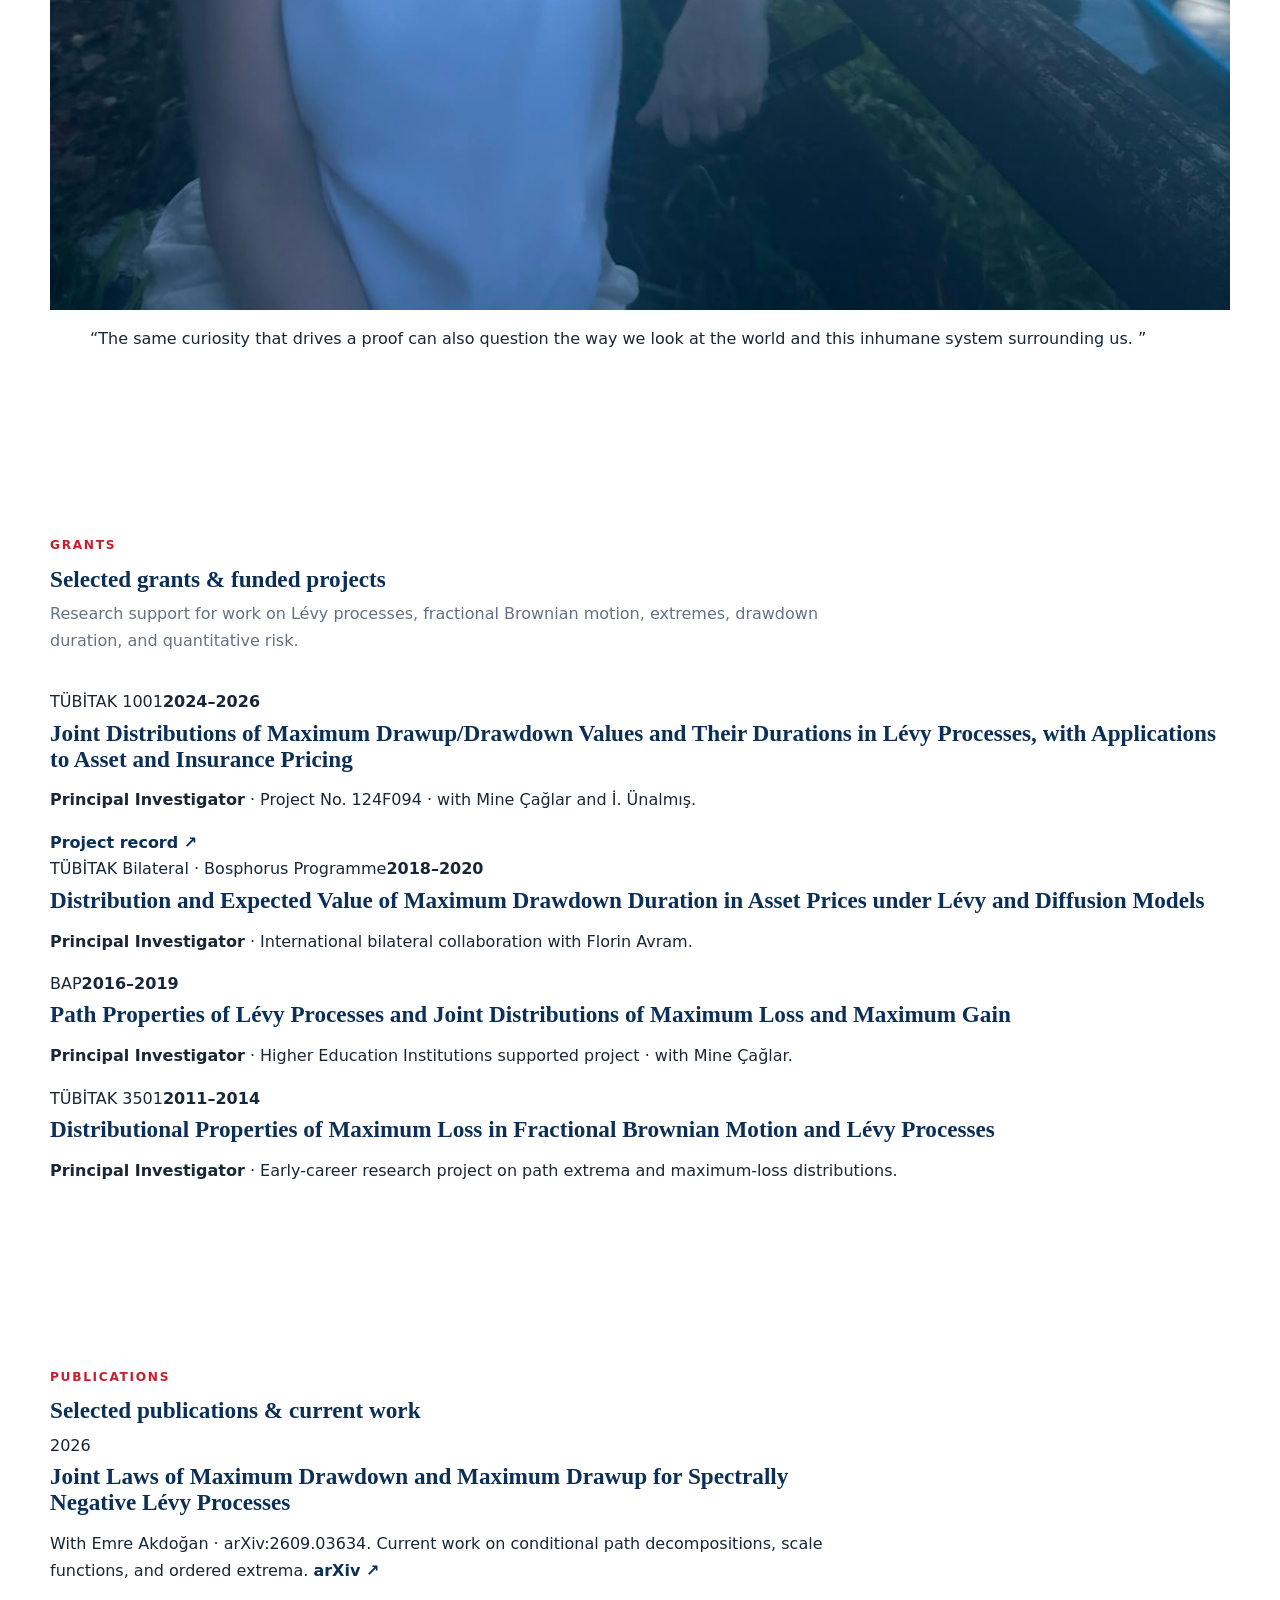
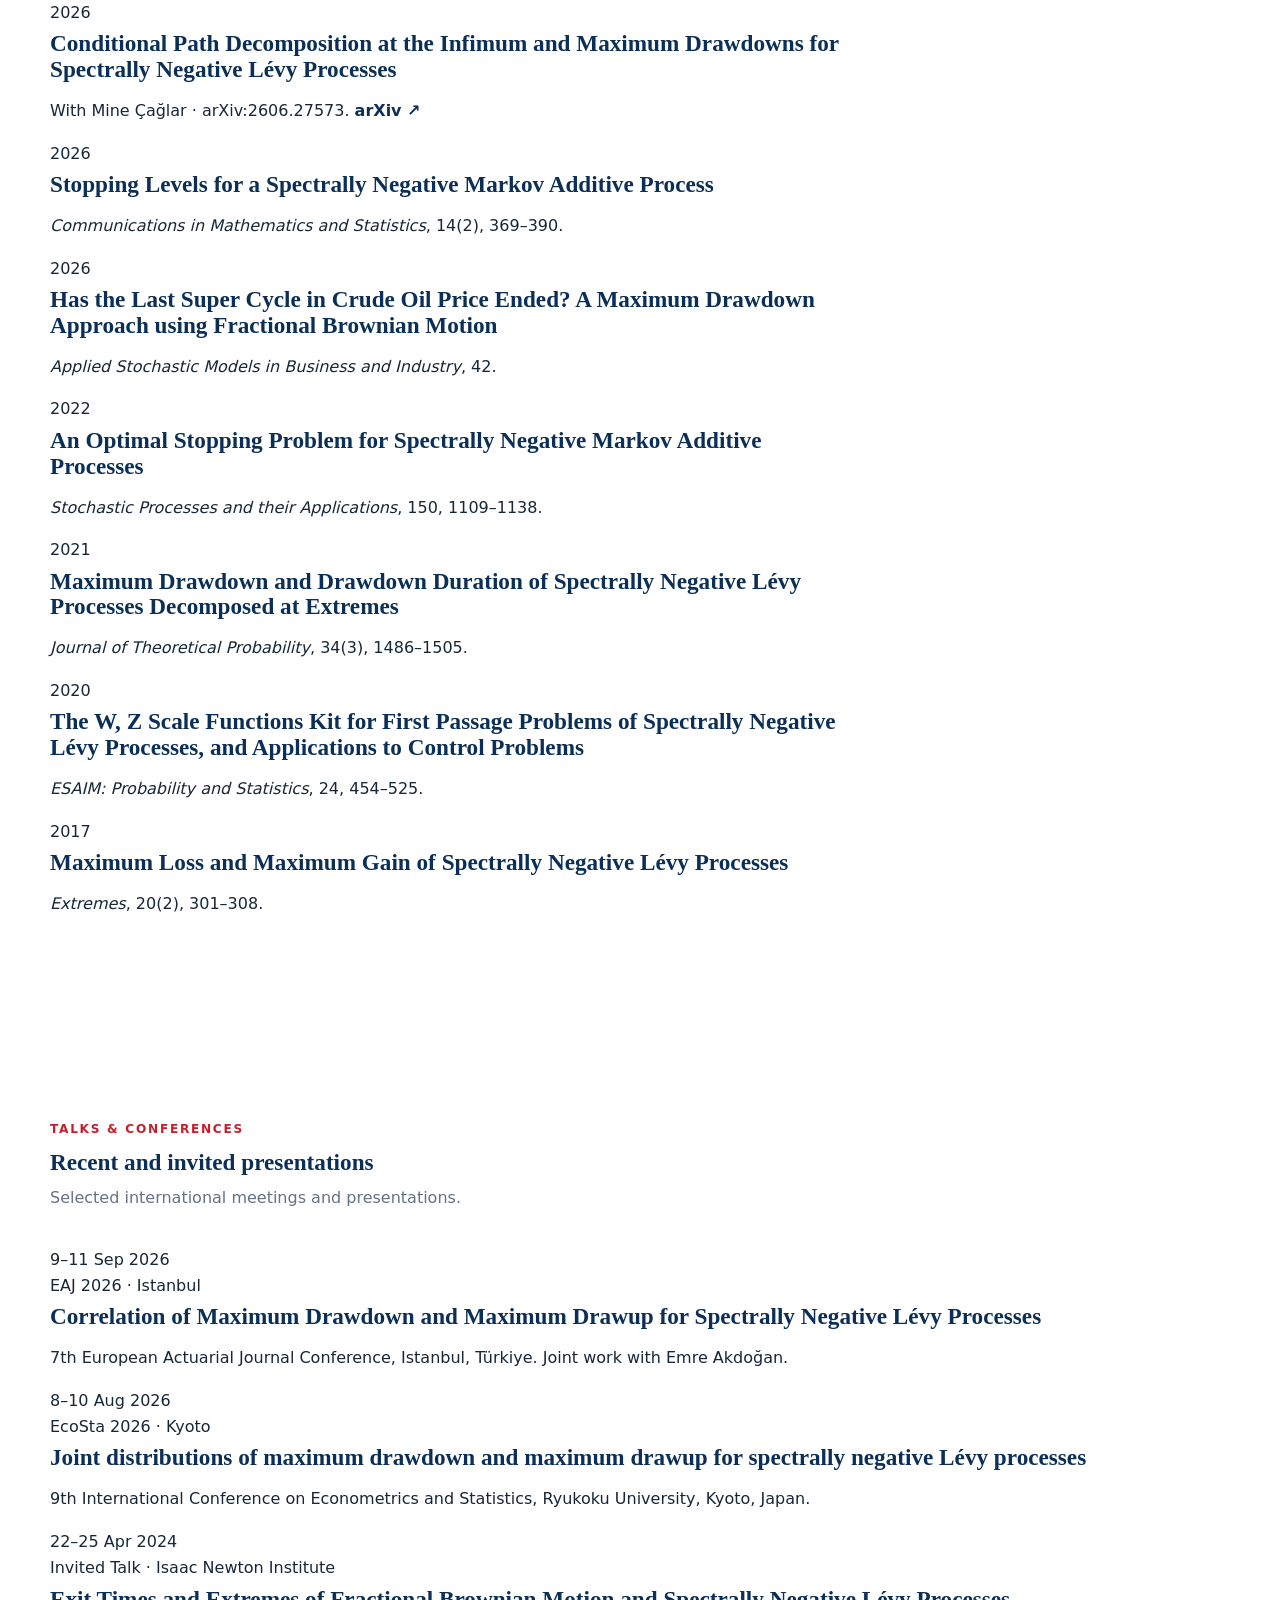
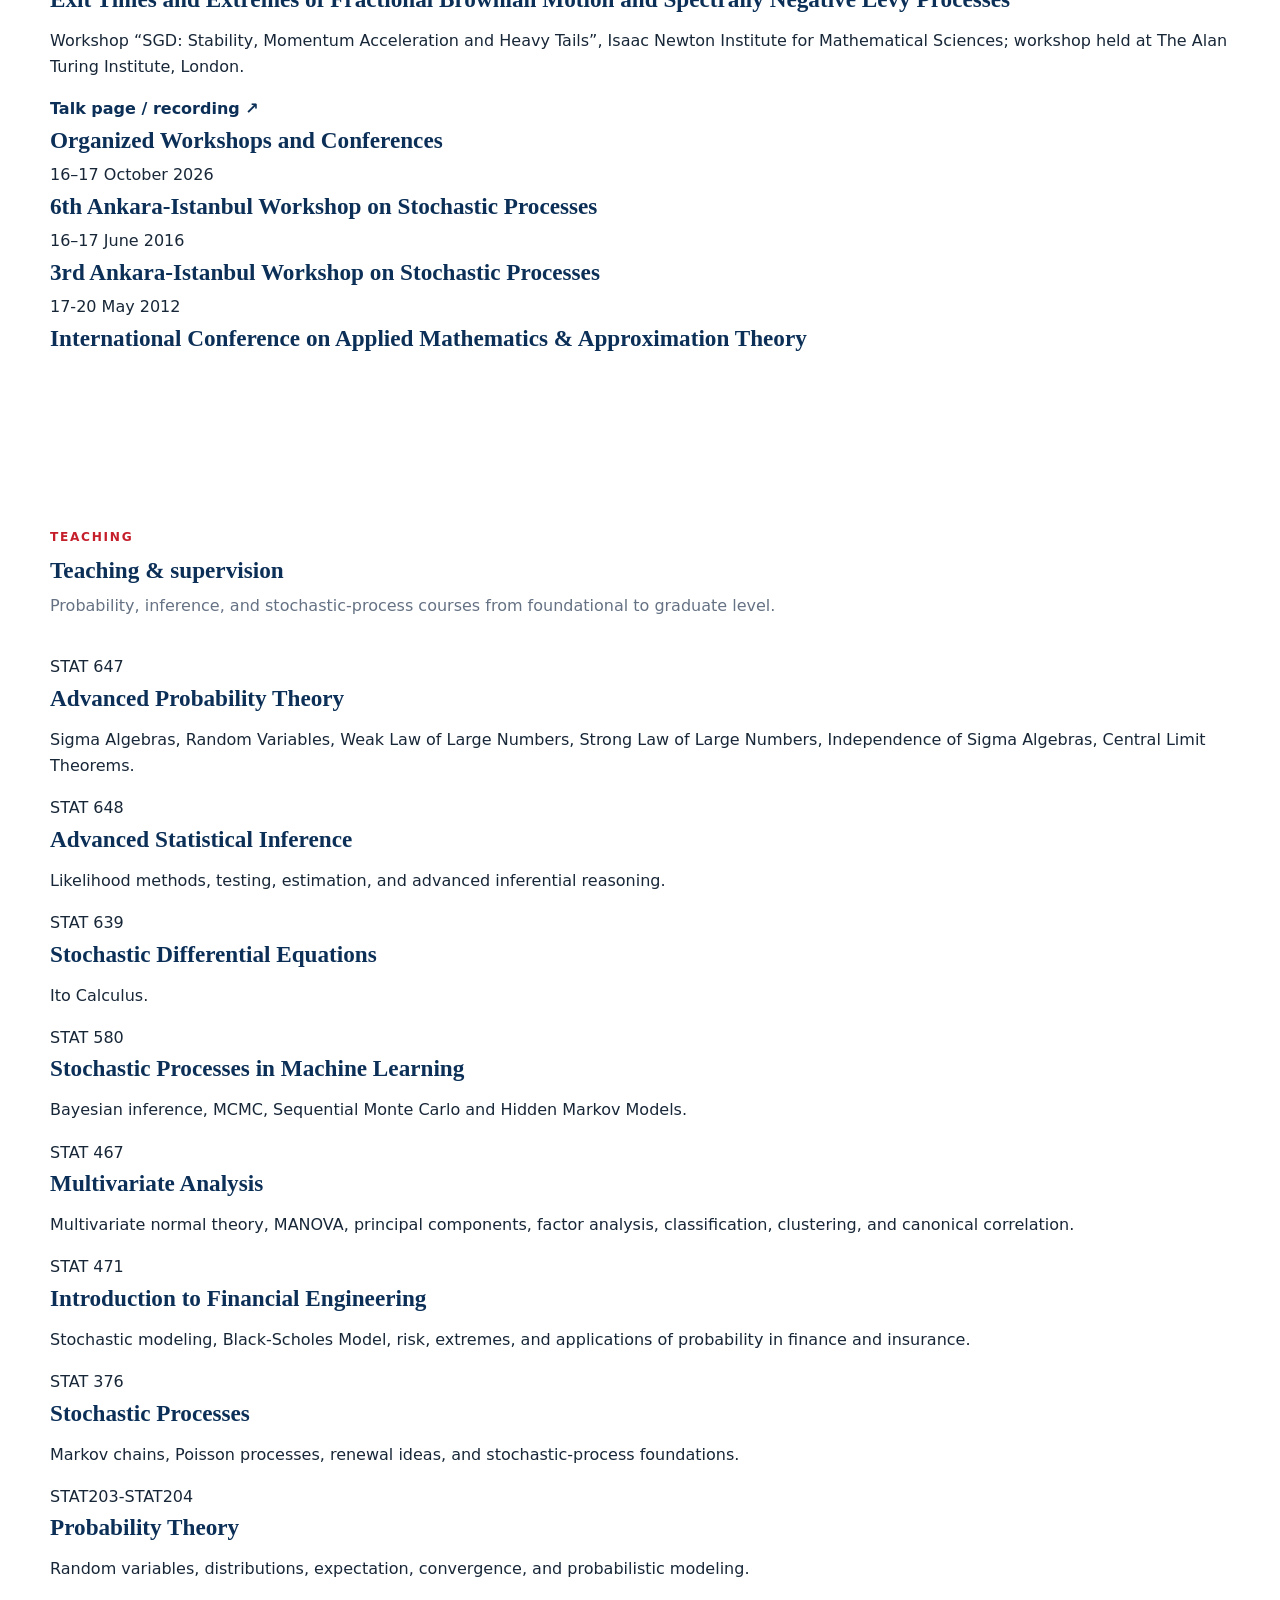
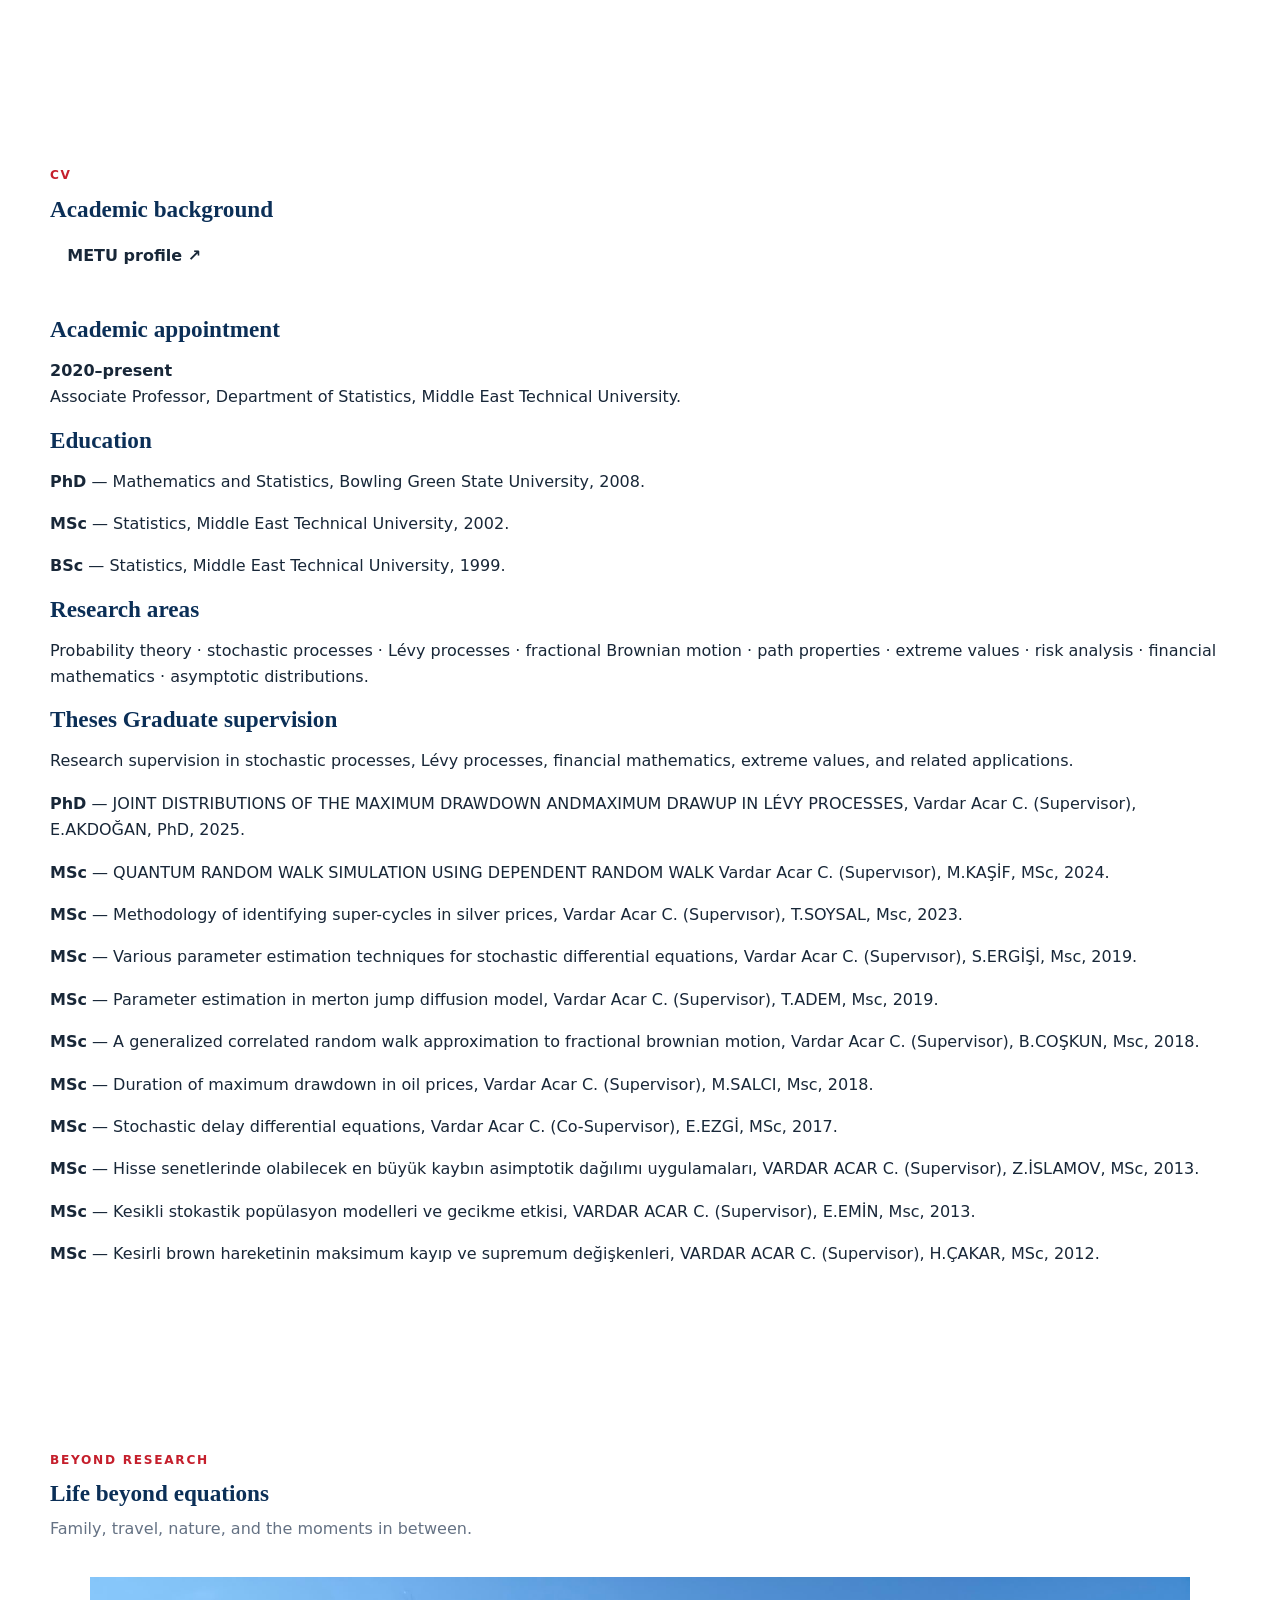
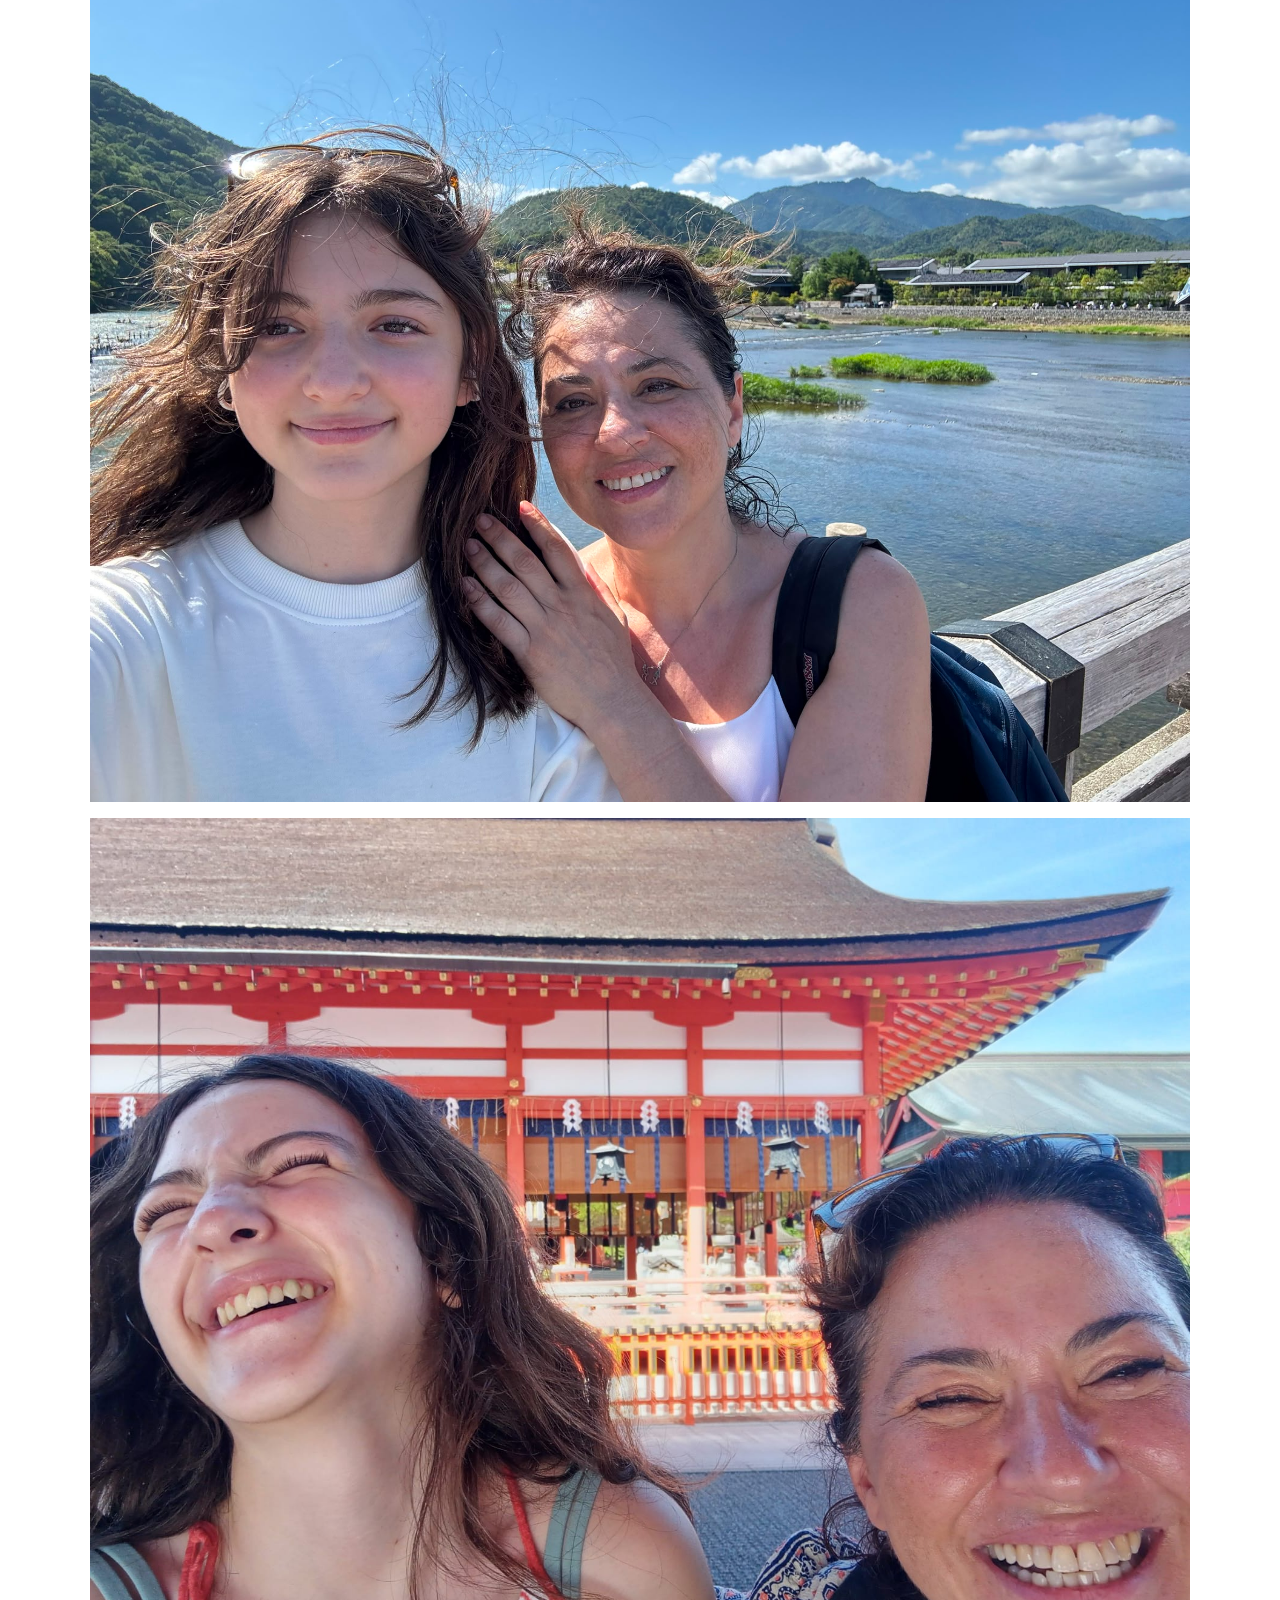
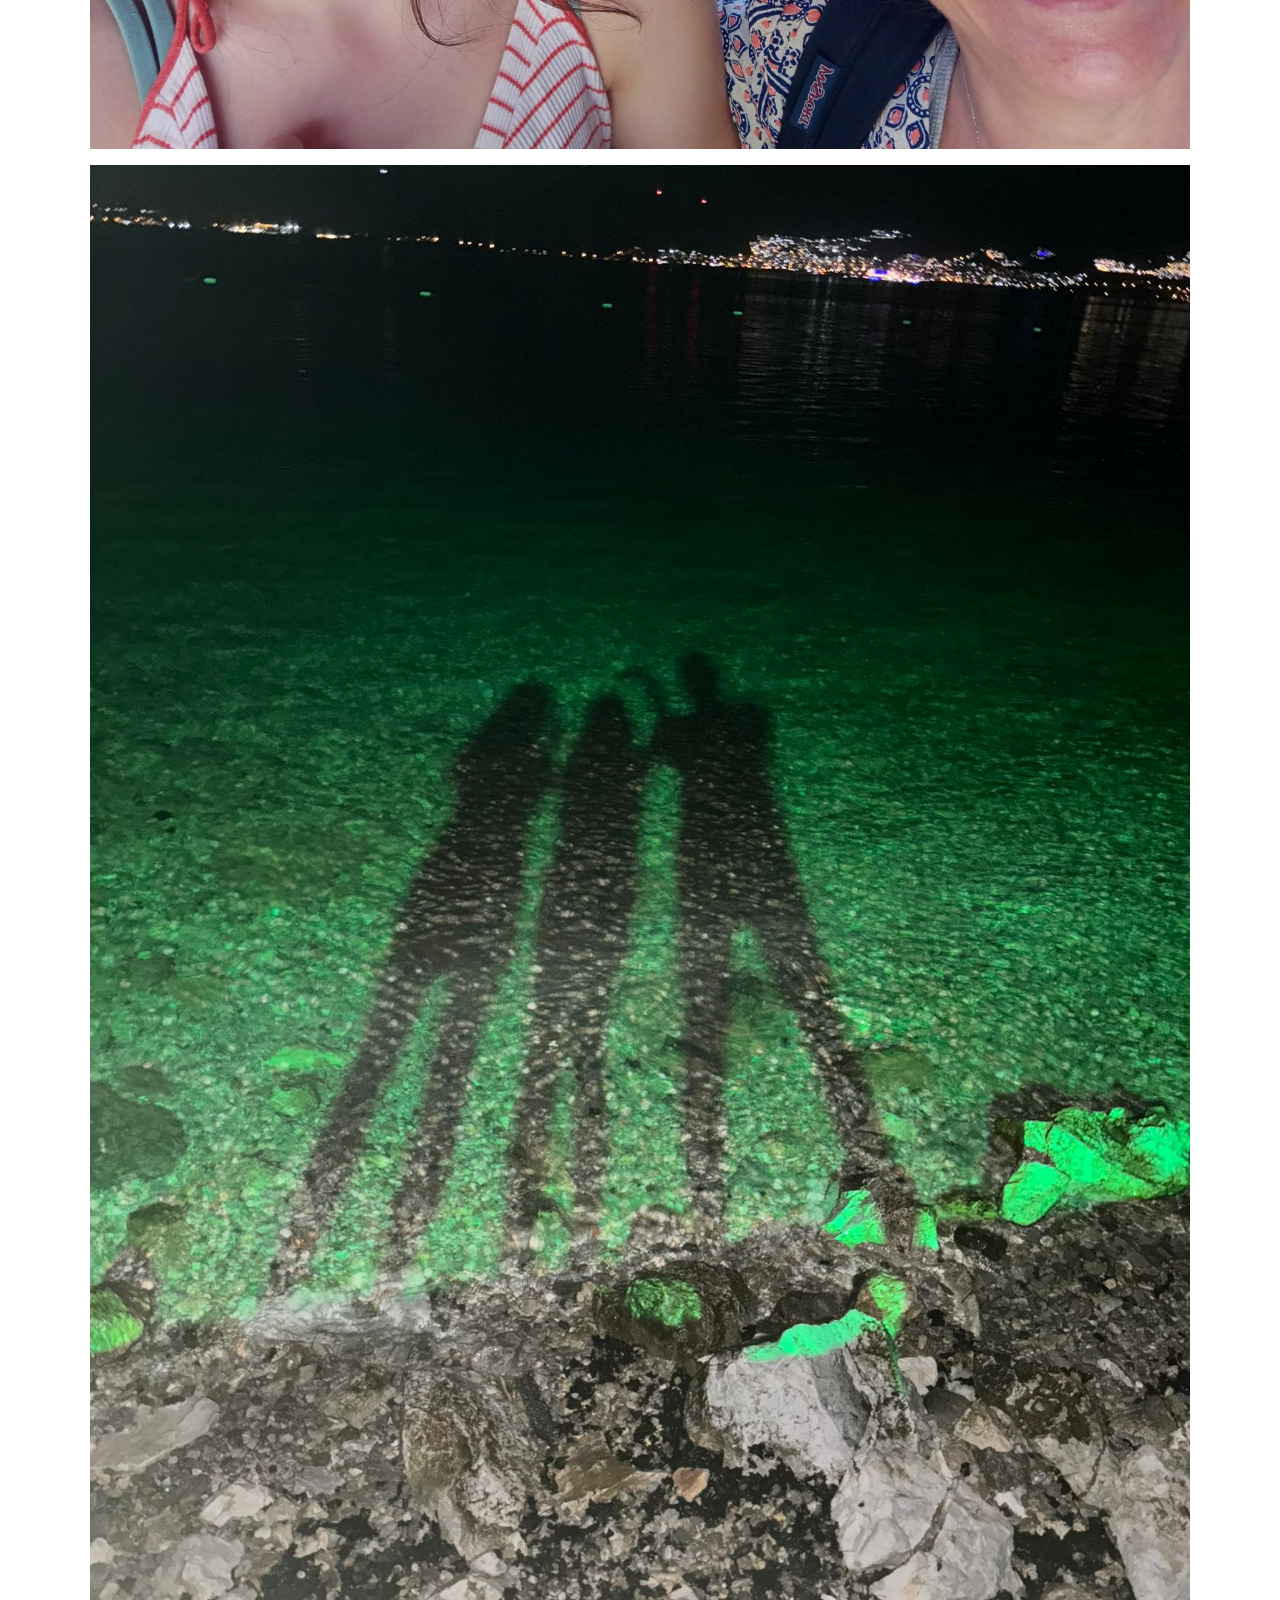
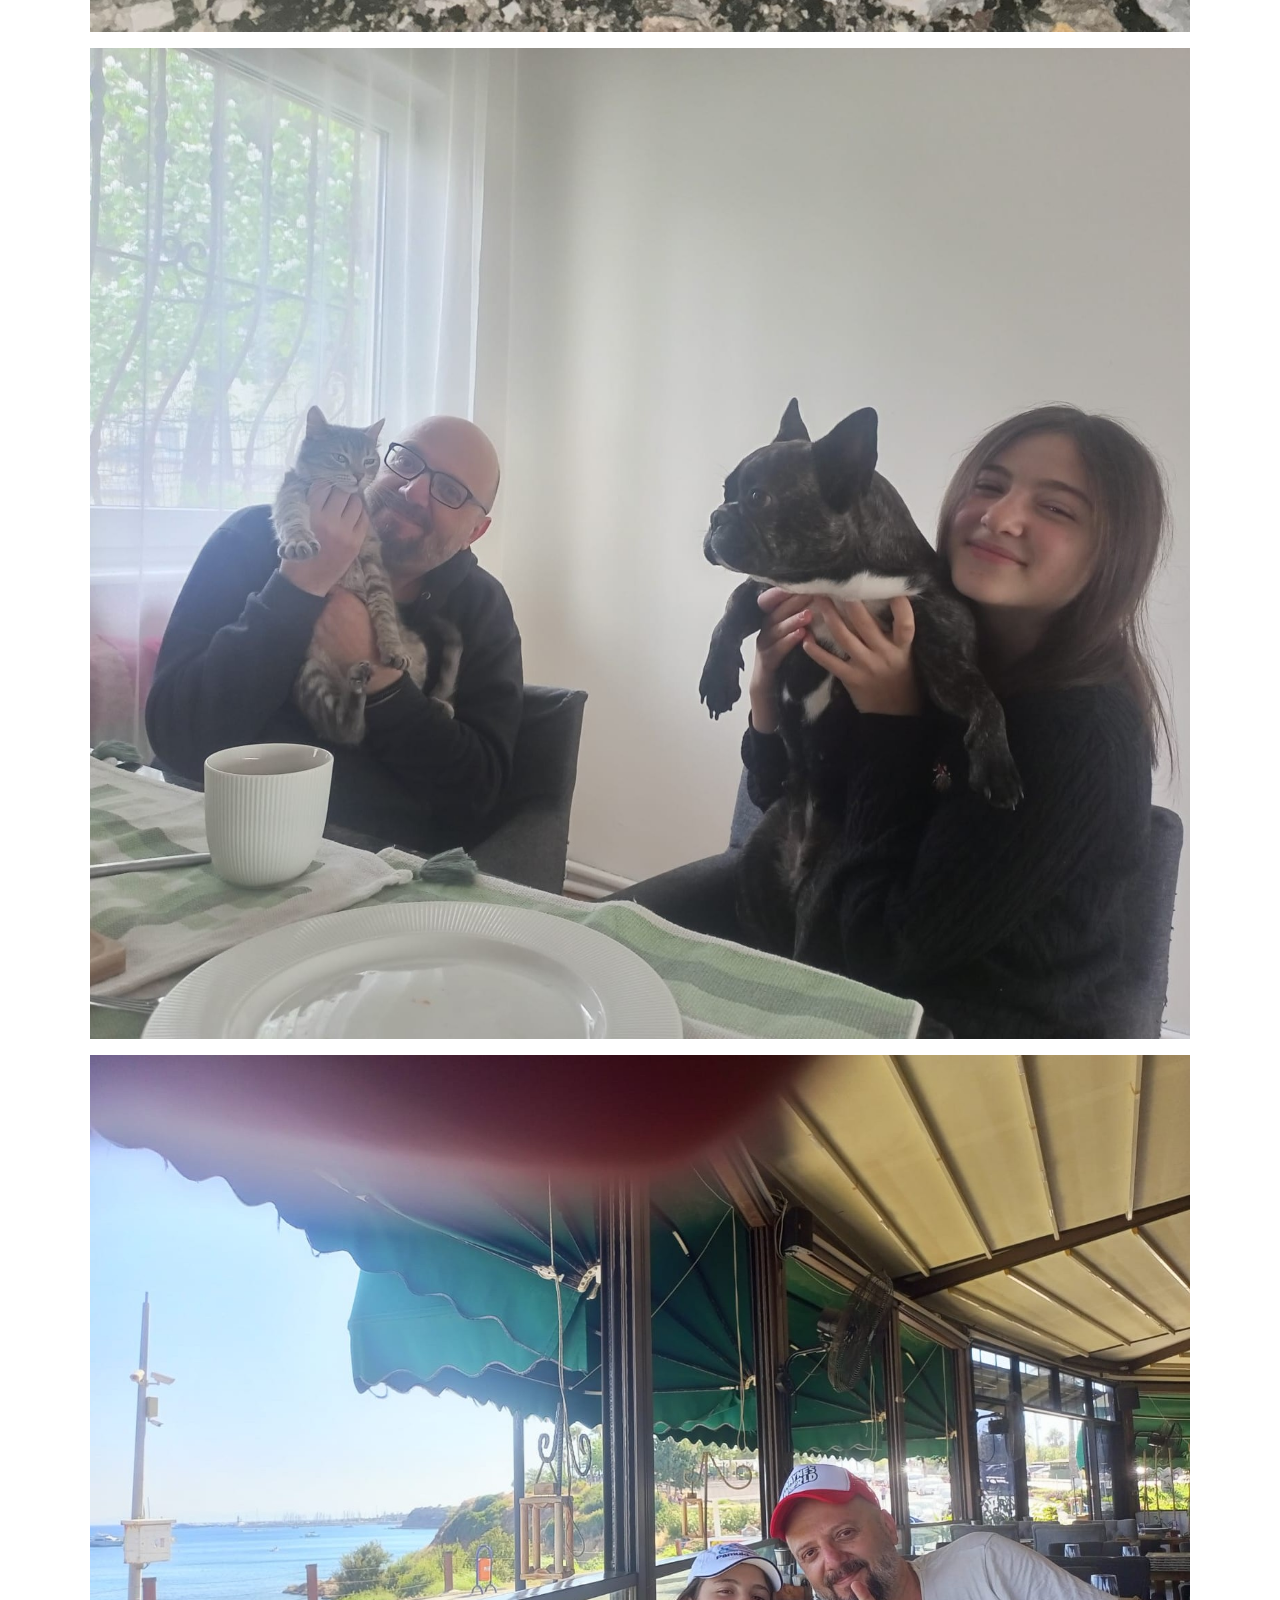
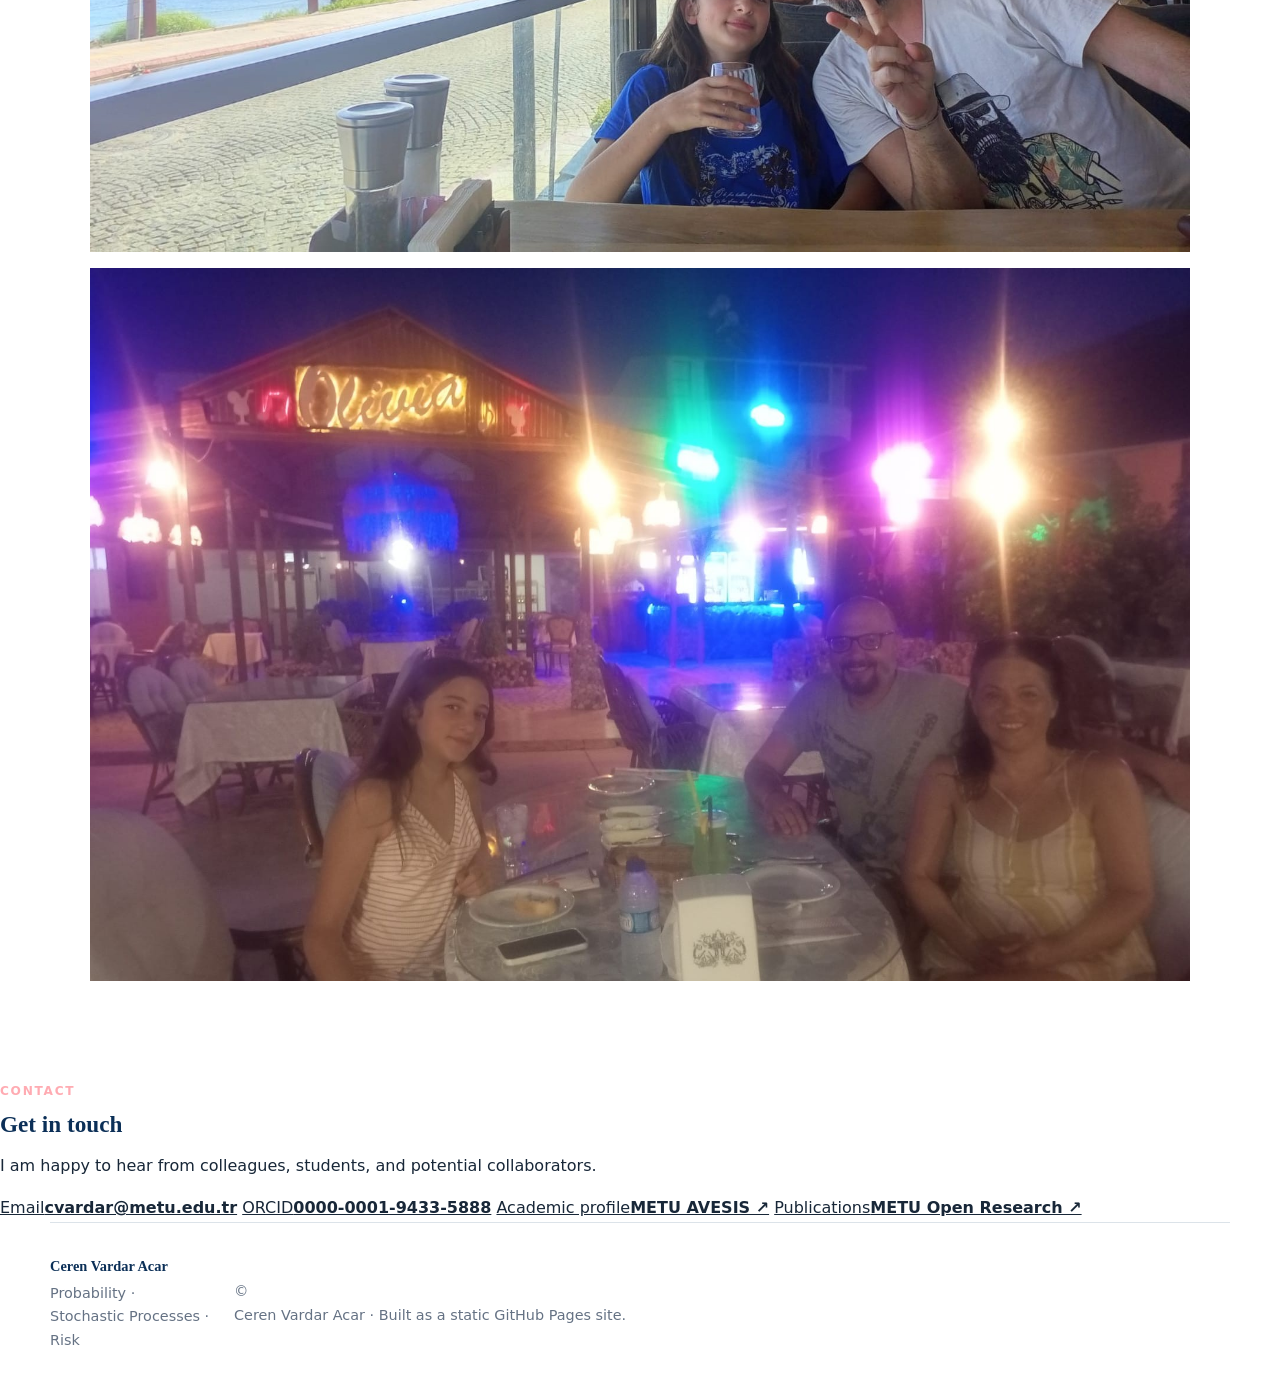
==== commit e9ec59ee: "Update index.html" ====
--- a/index.html
+++ b/index.html
@@ -16,7 +16,7 @@
     <div class="nav-shell">
       <a class="brand" href="#top" aria-label="Ceren Vardar Acar homepage">
         <span class="brand-name">Ceren Vardar Acar</span>
-        <span class="brand-subtitle">Probability · Stochastics · Applied Mathematics</span>
+        <span class="brand-subtitle">Probability · Stochastics Processes · Applied Mathematics</span>
       </a>
 
       <button class="menu-button" type="button" aria-expanded="false" aria-controls="main-nav">Menu</button>
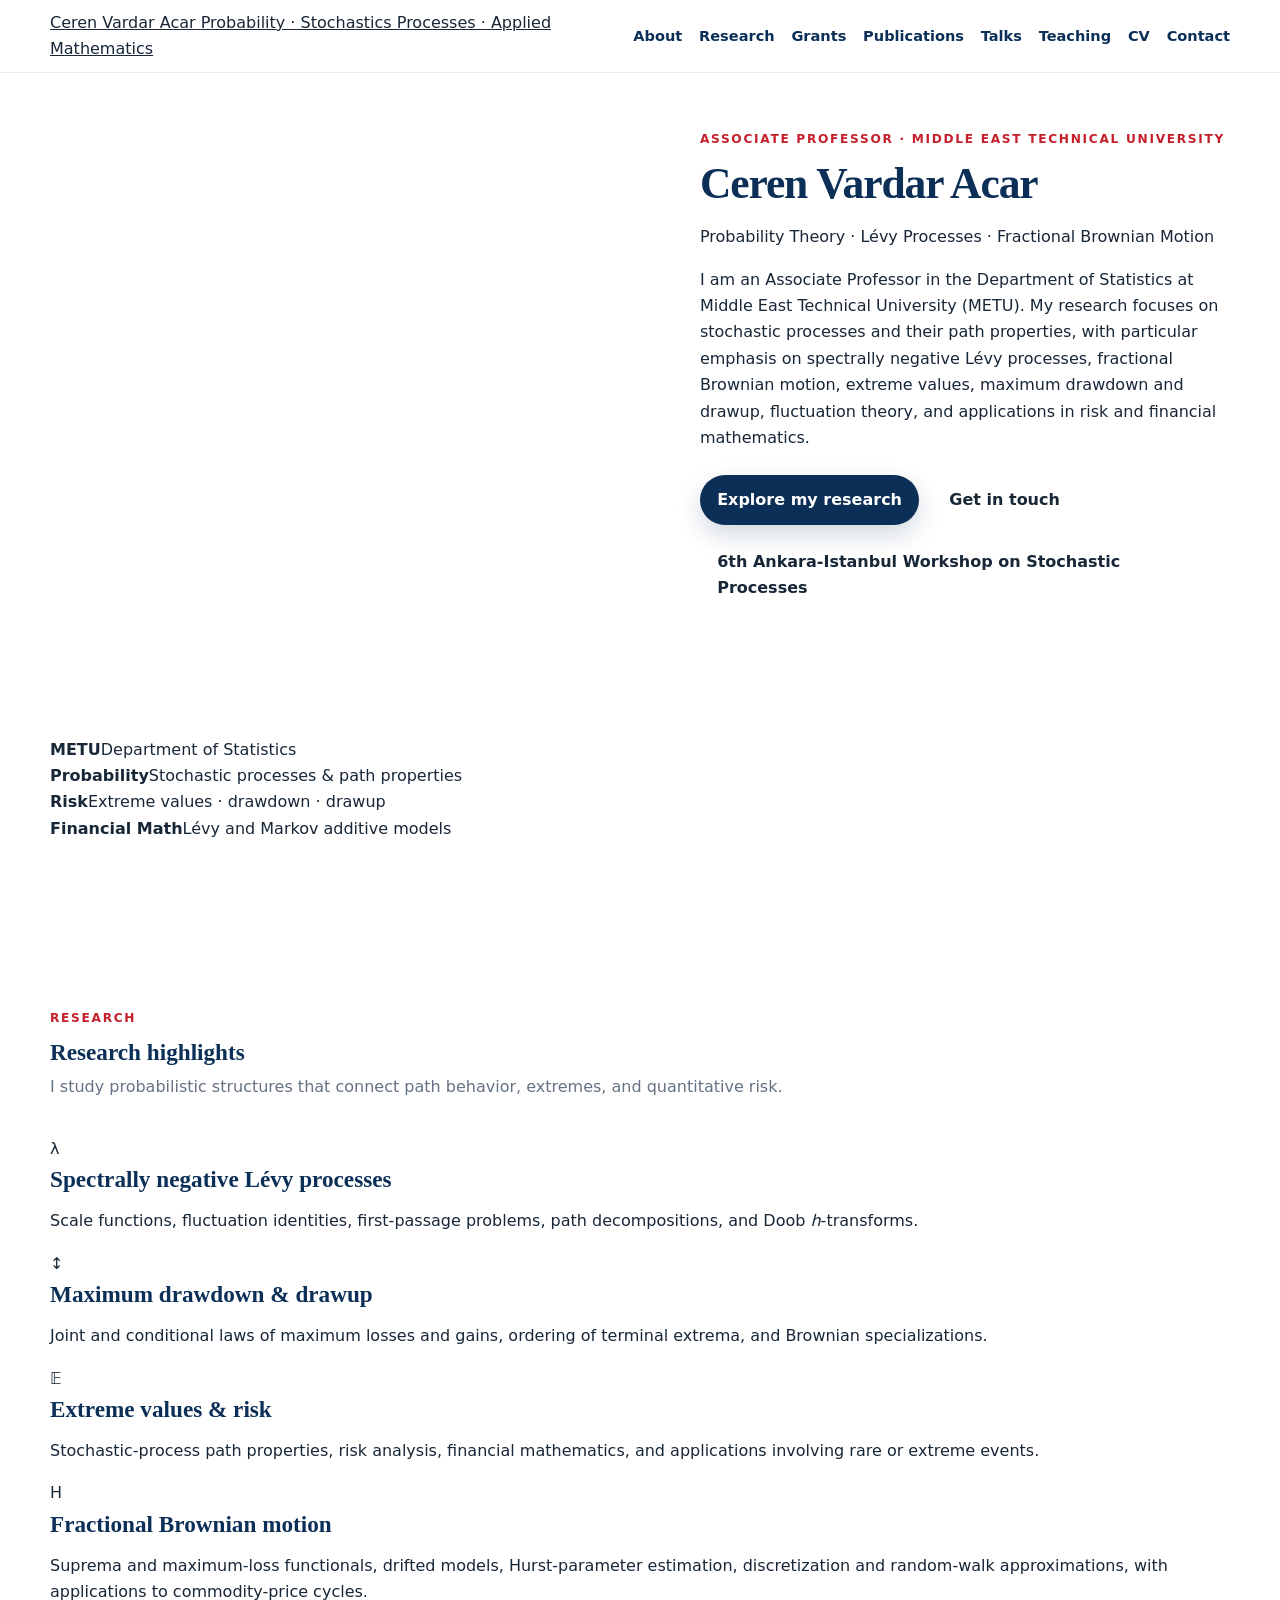
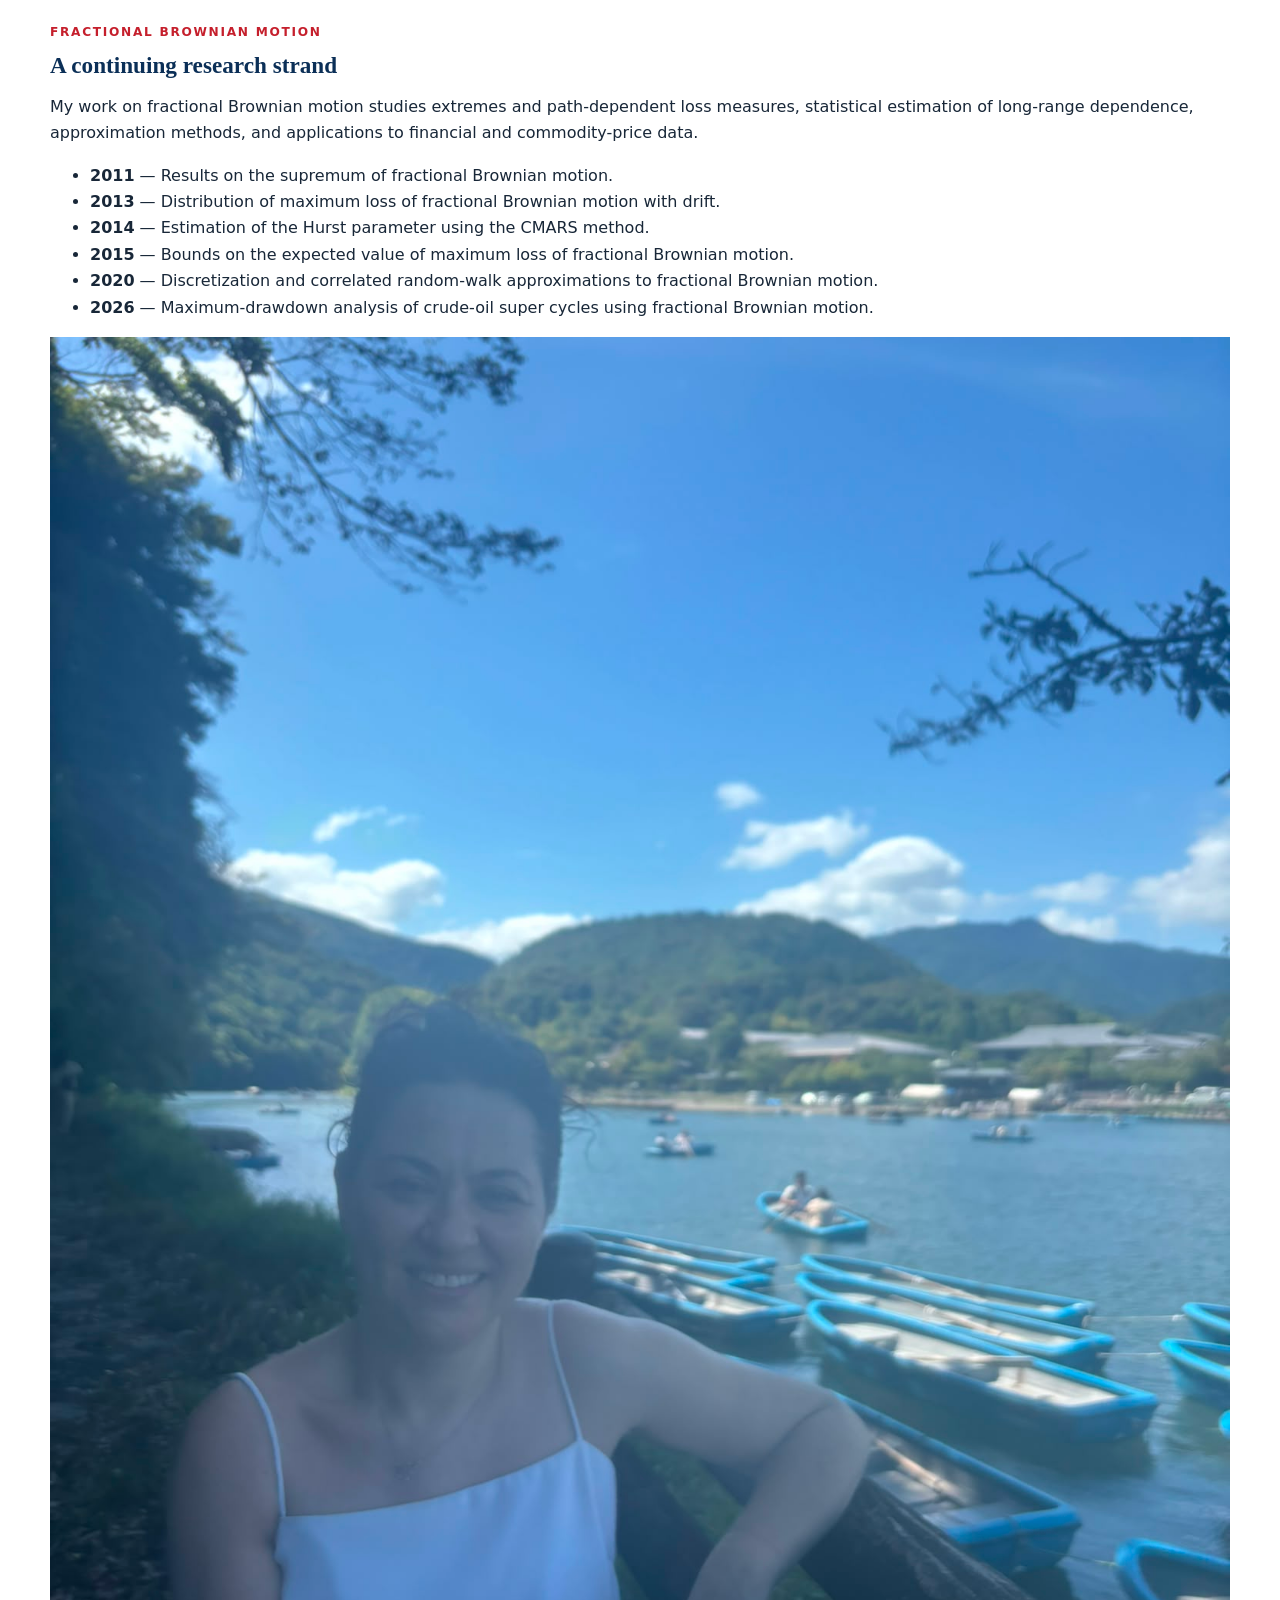
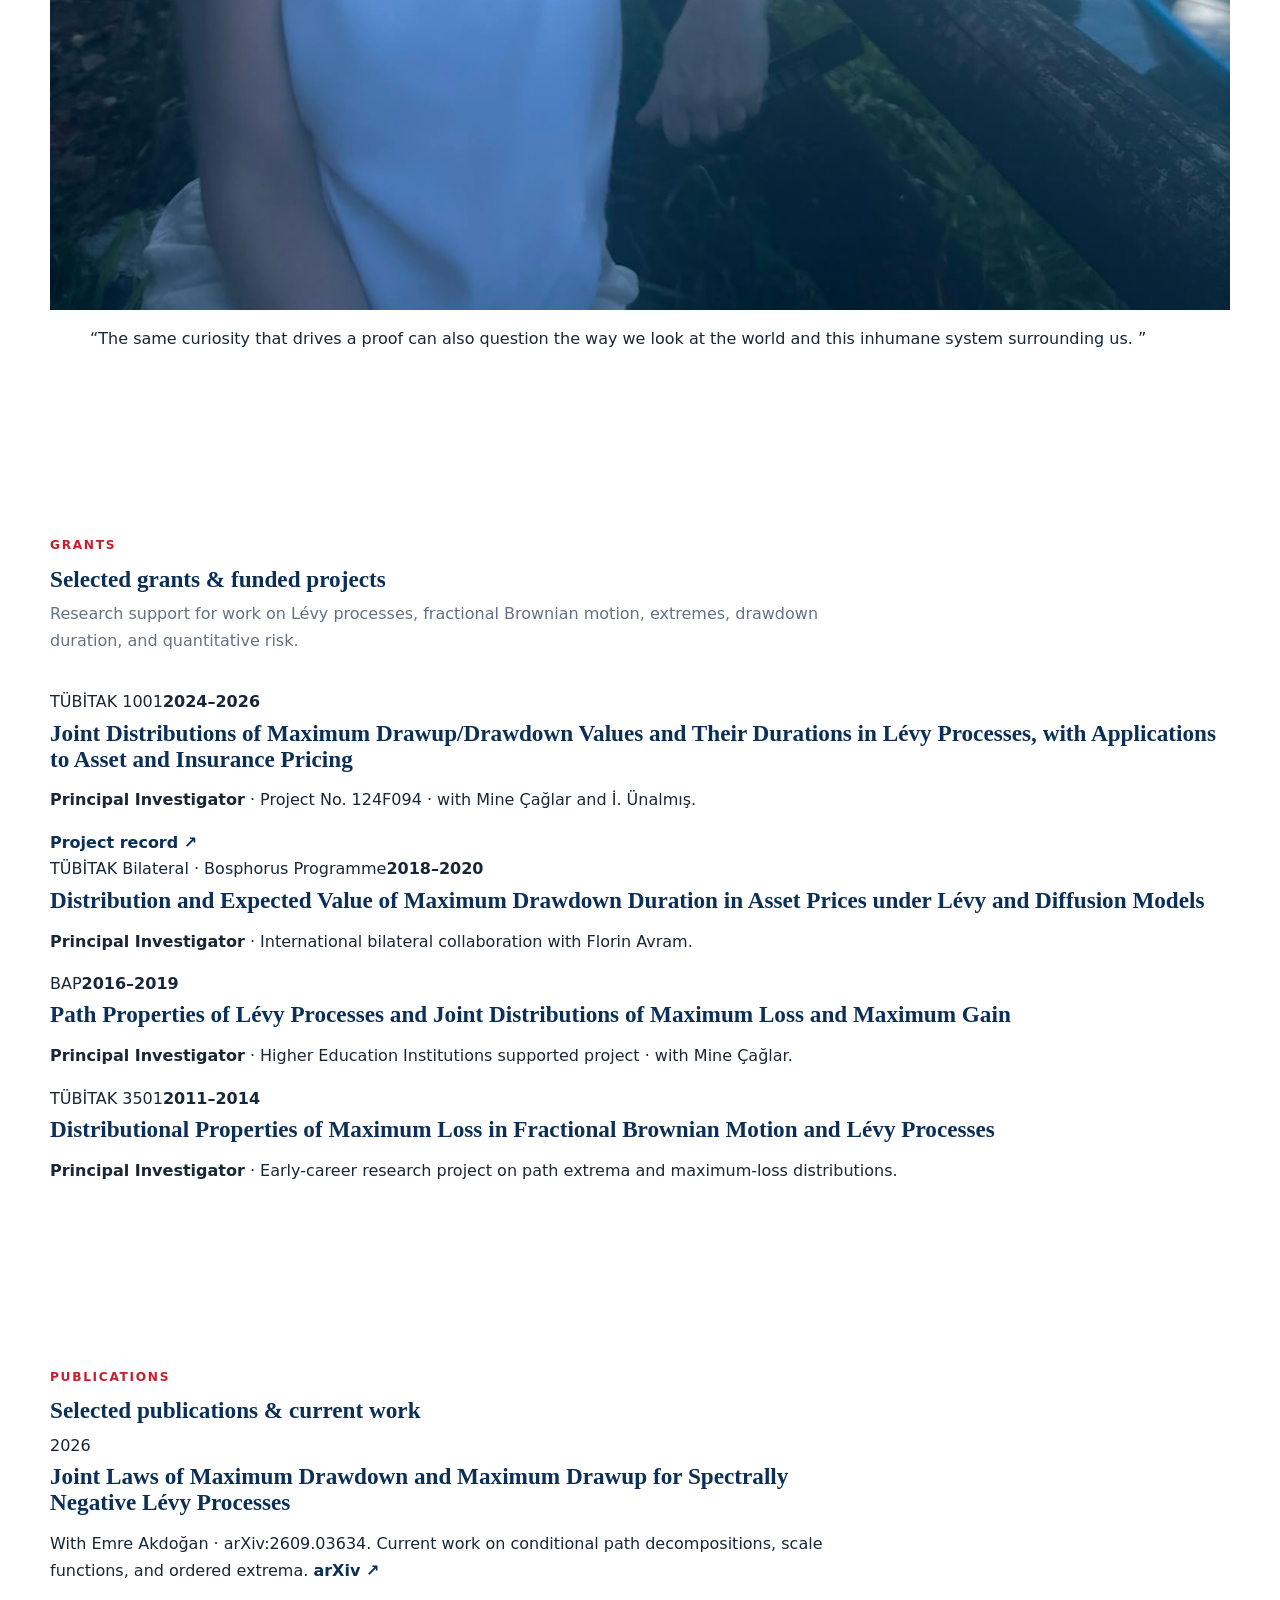
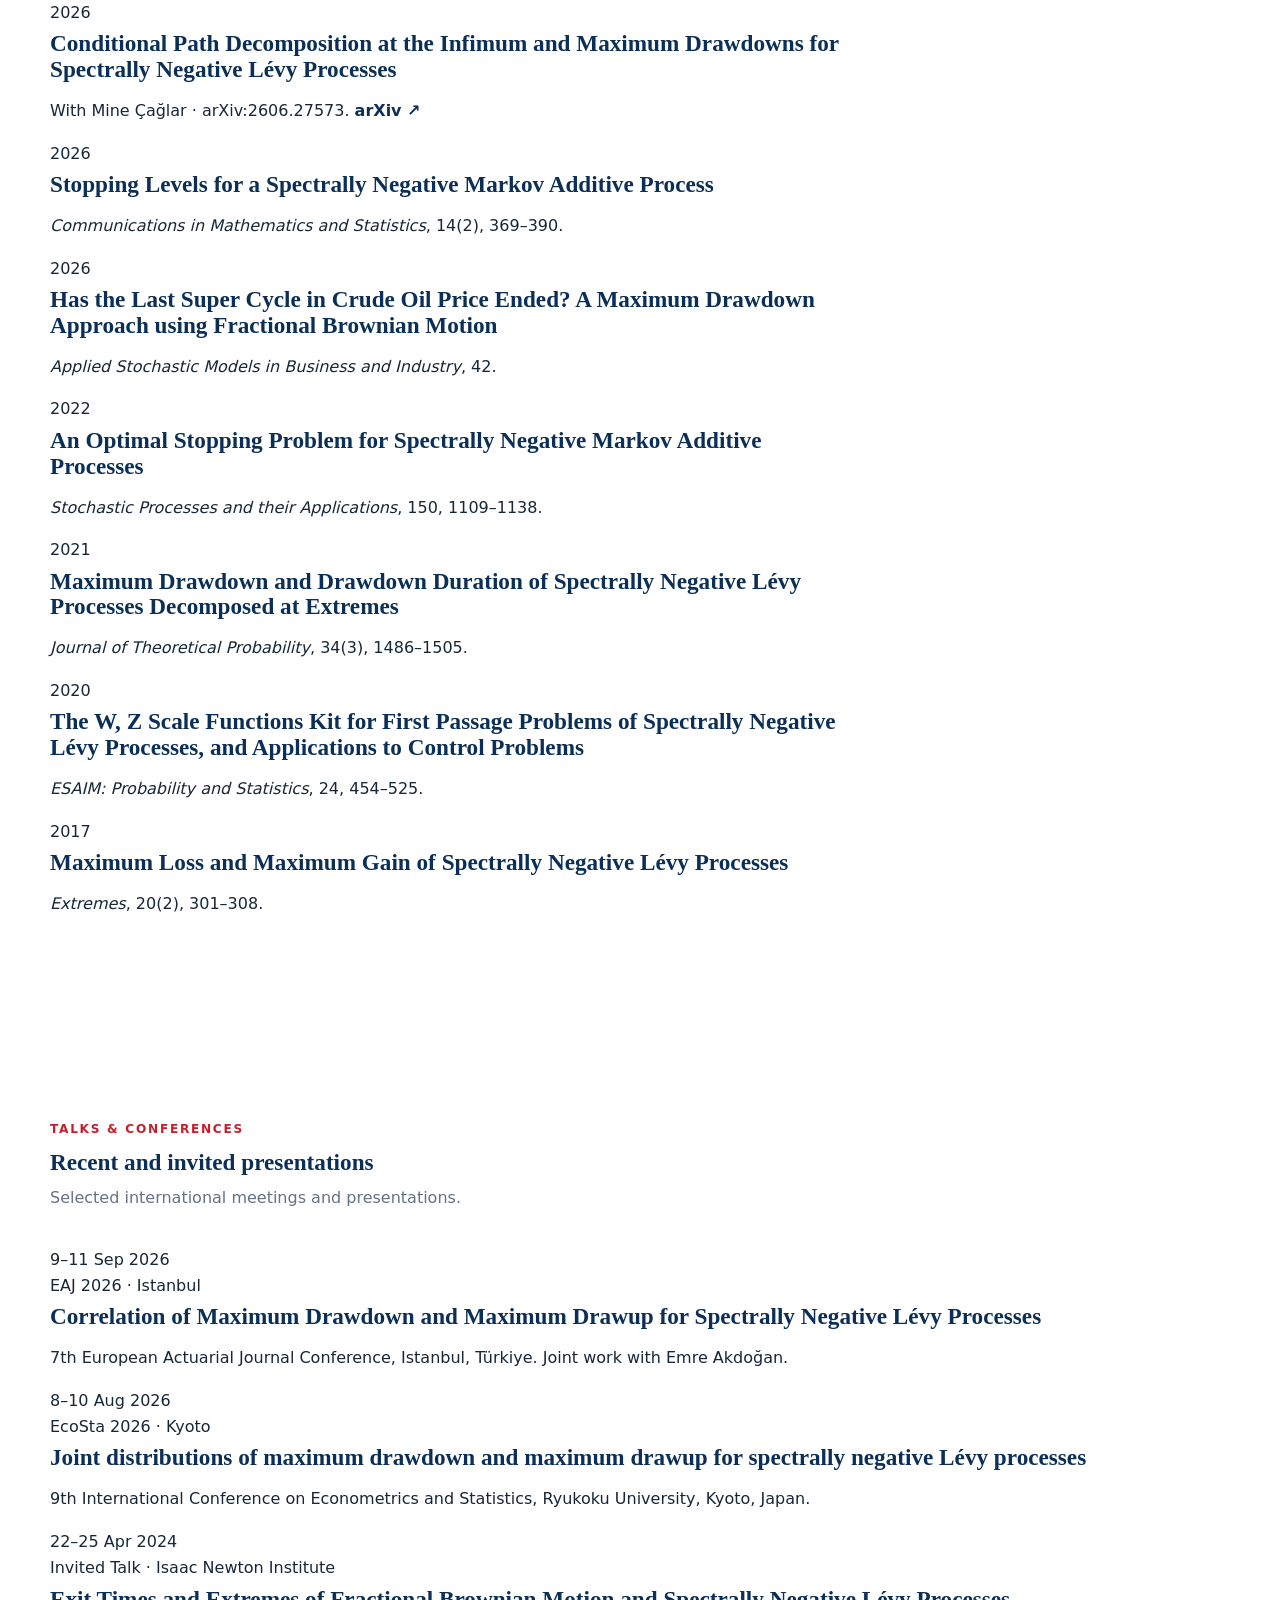
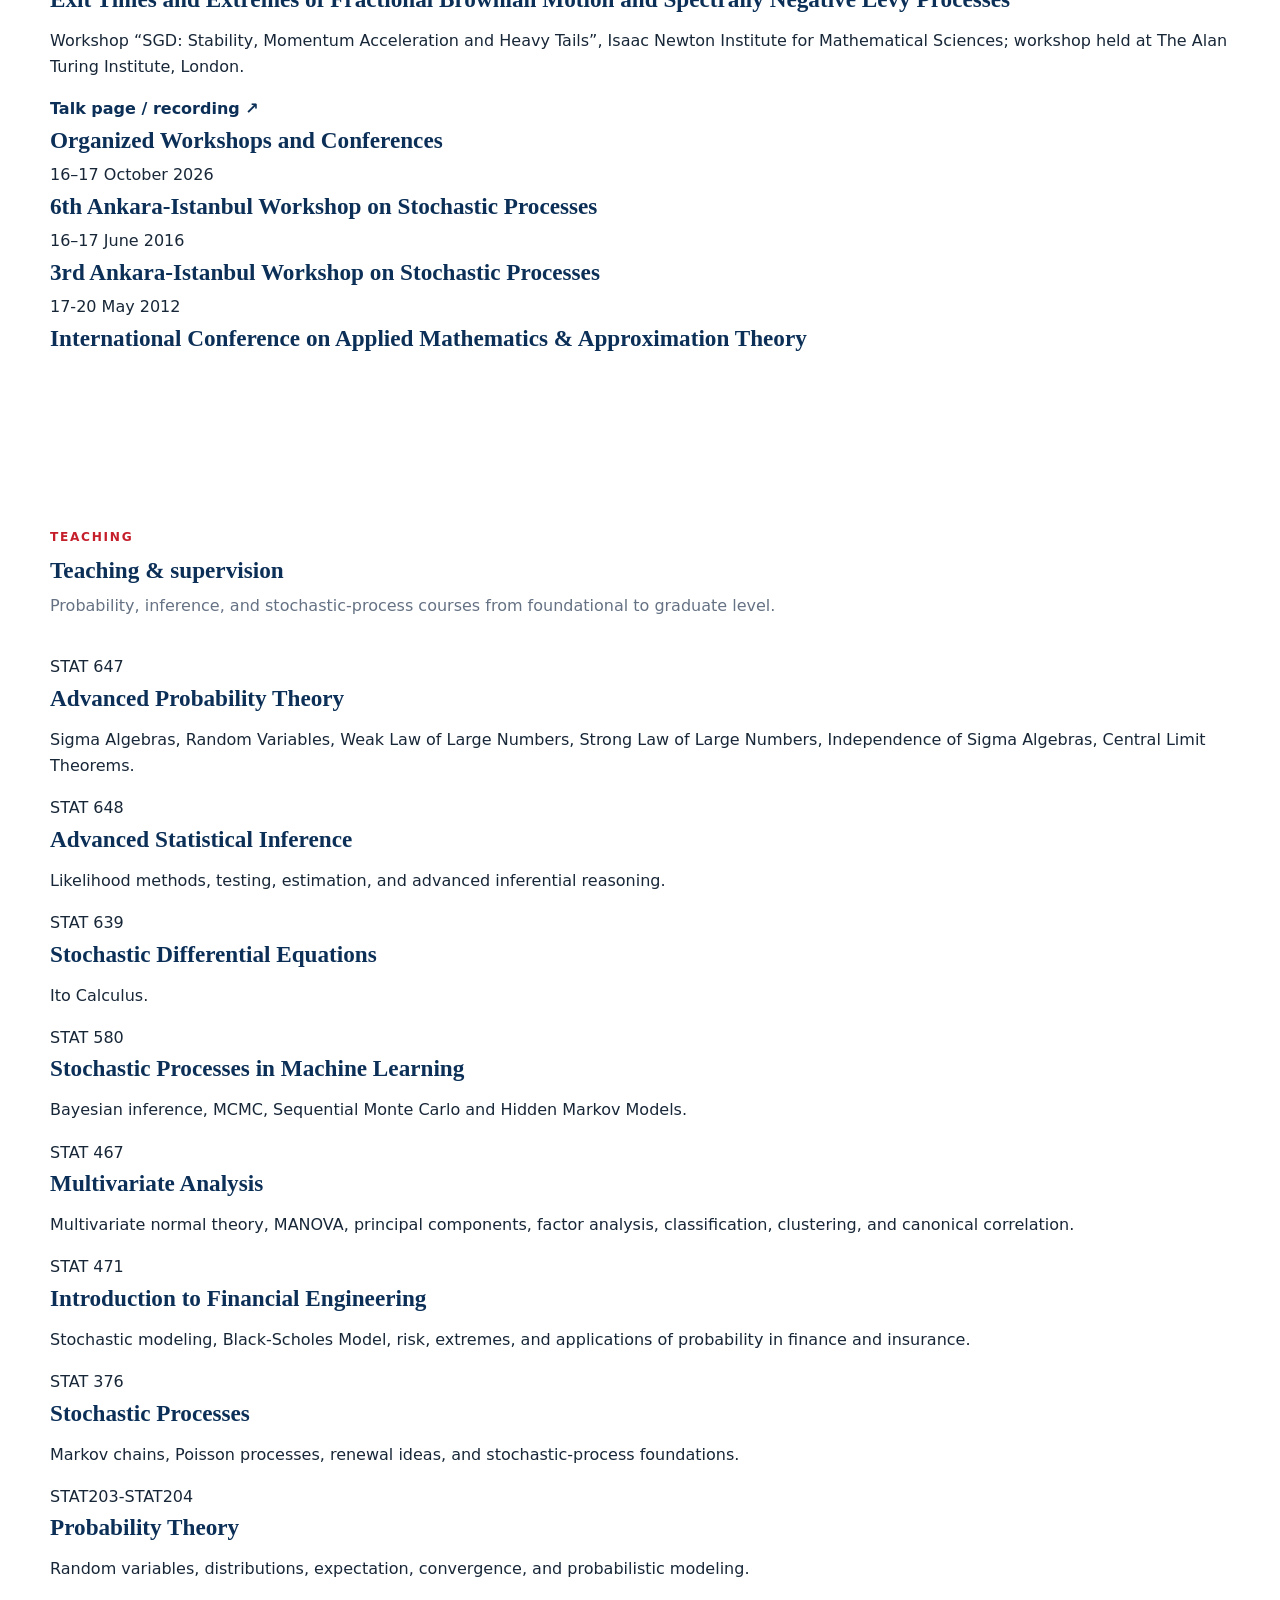
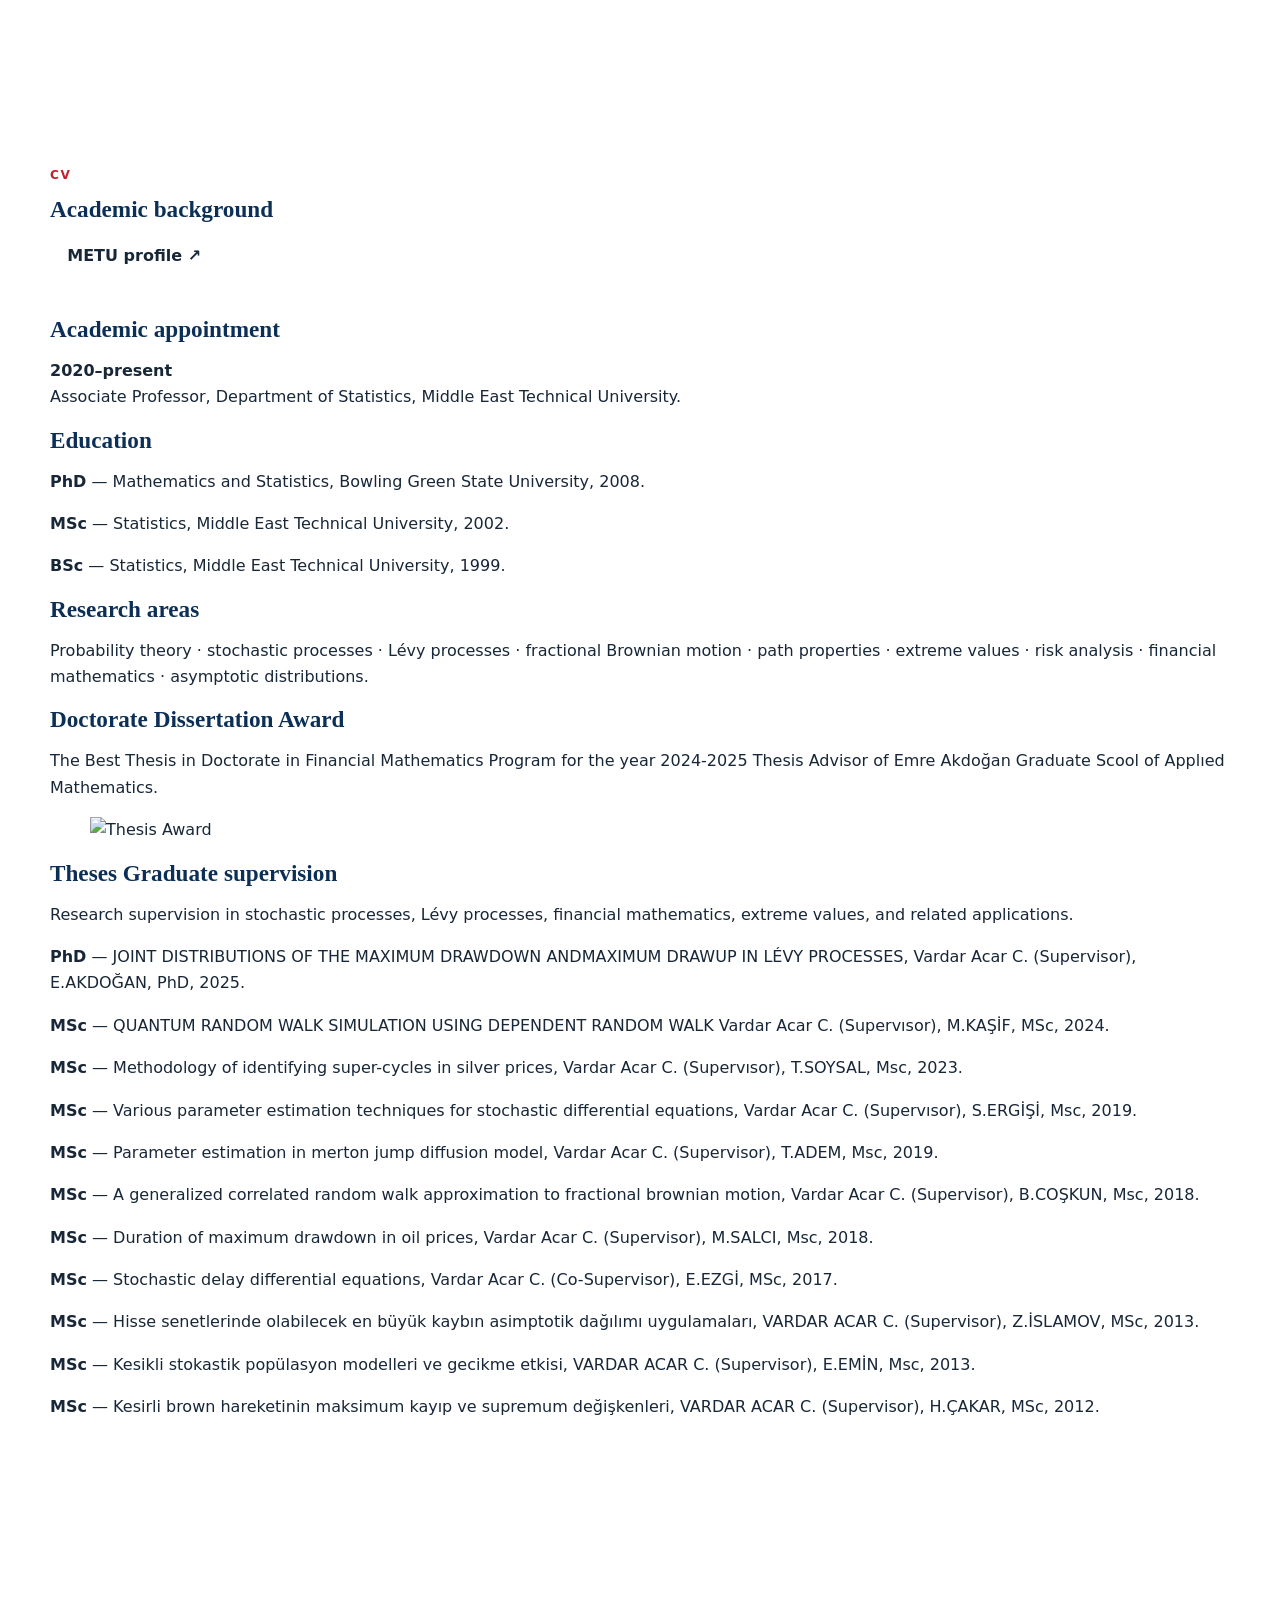
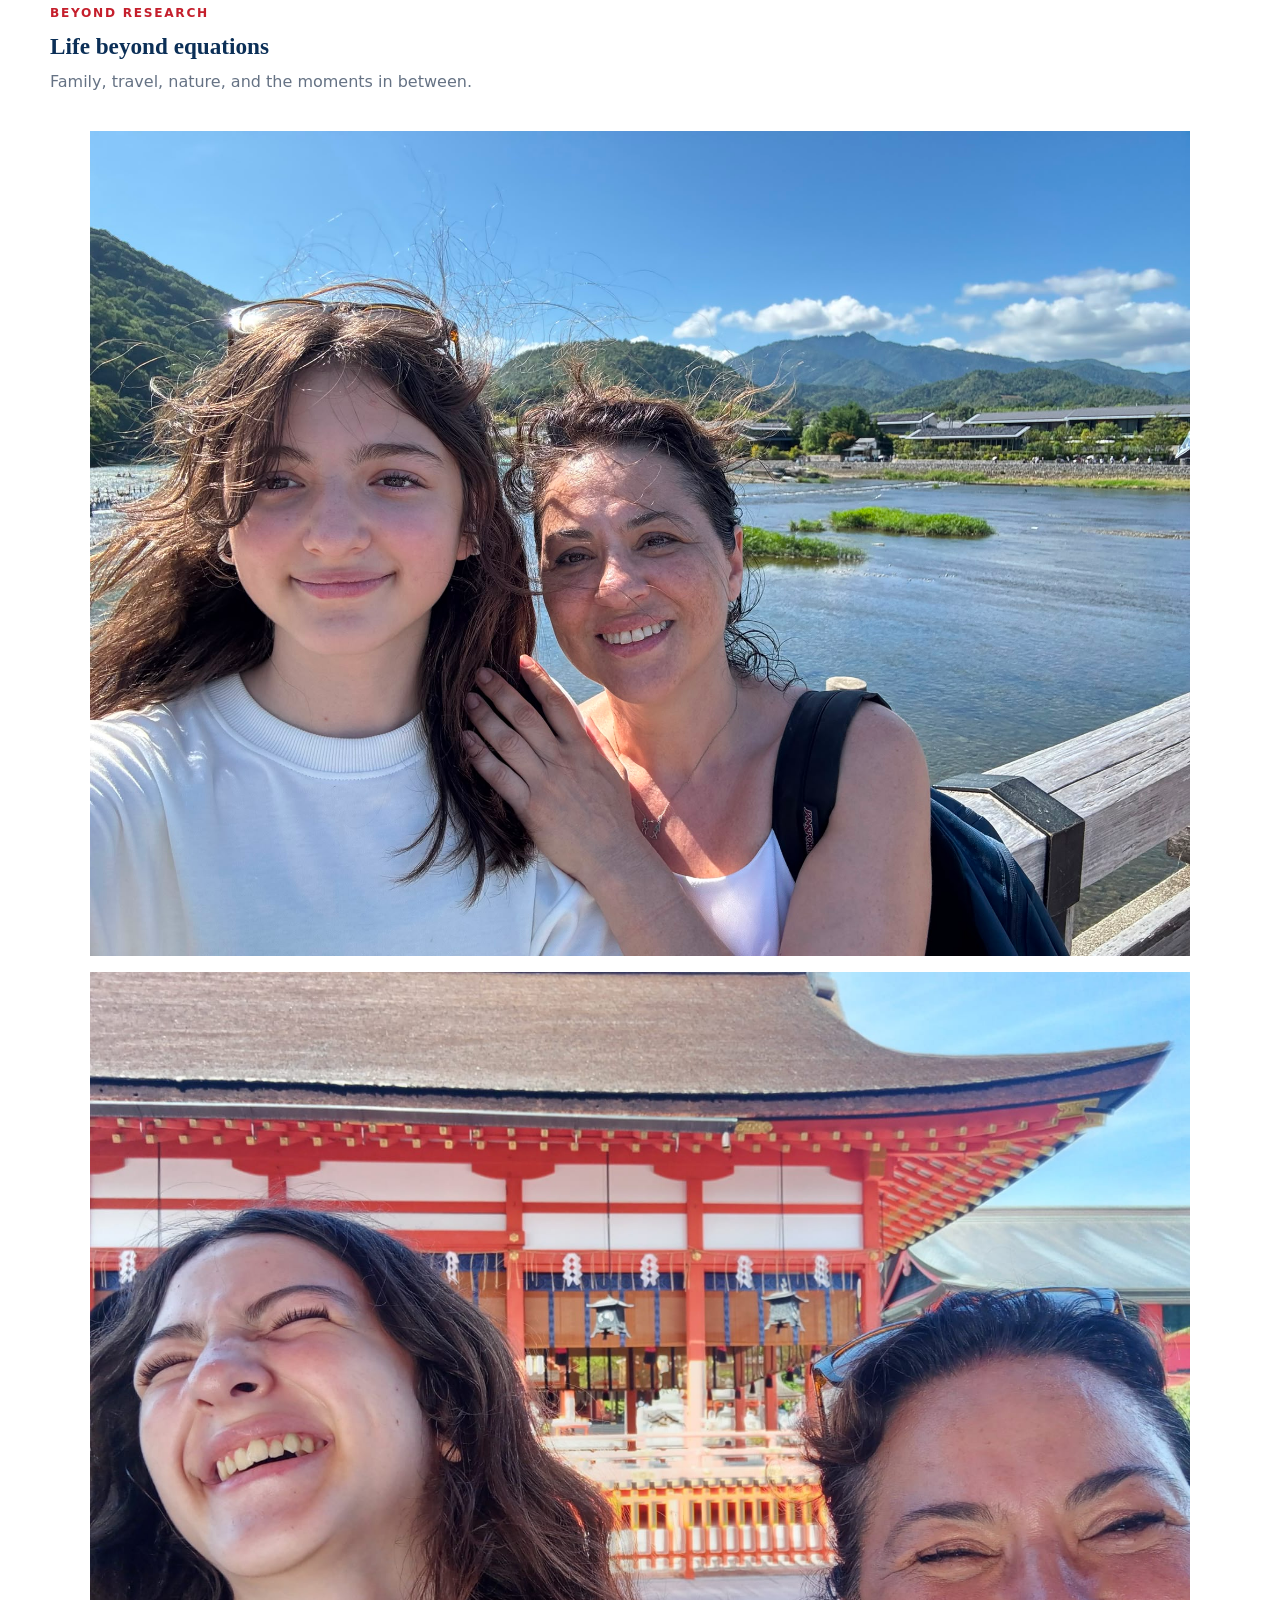
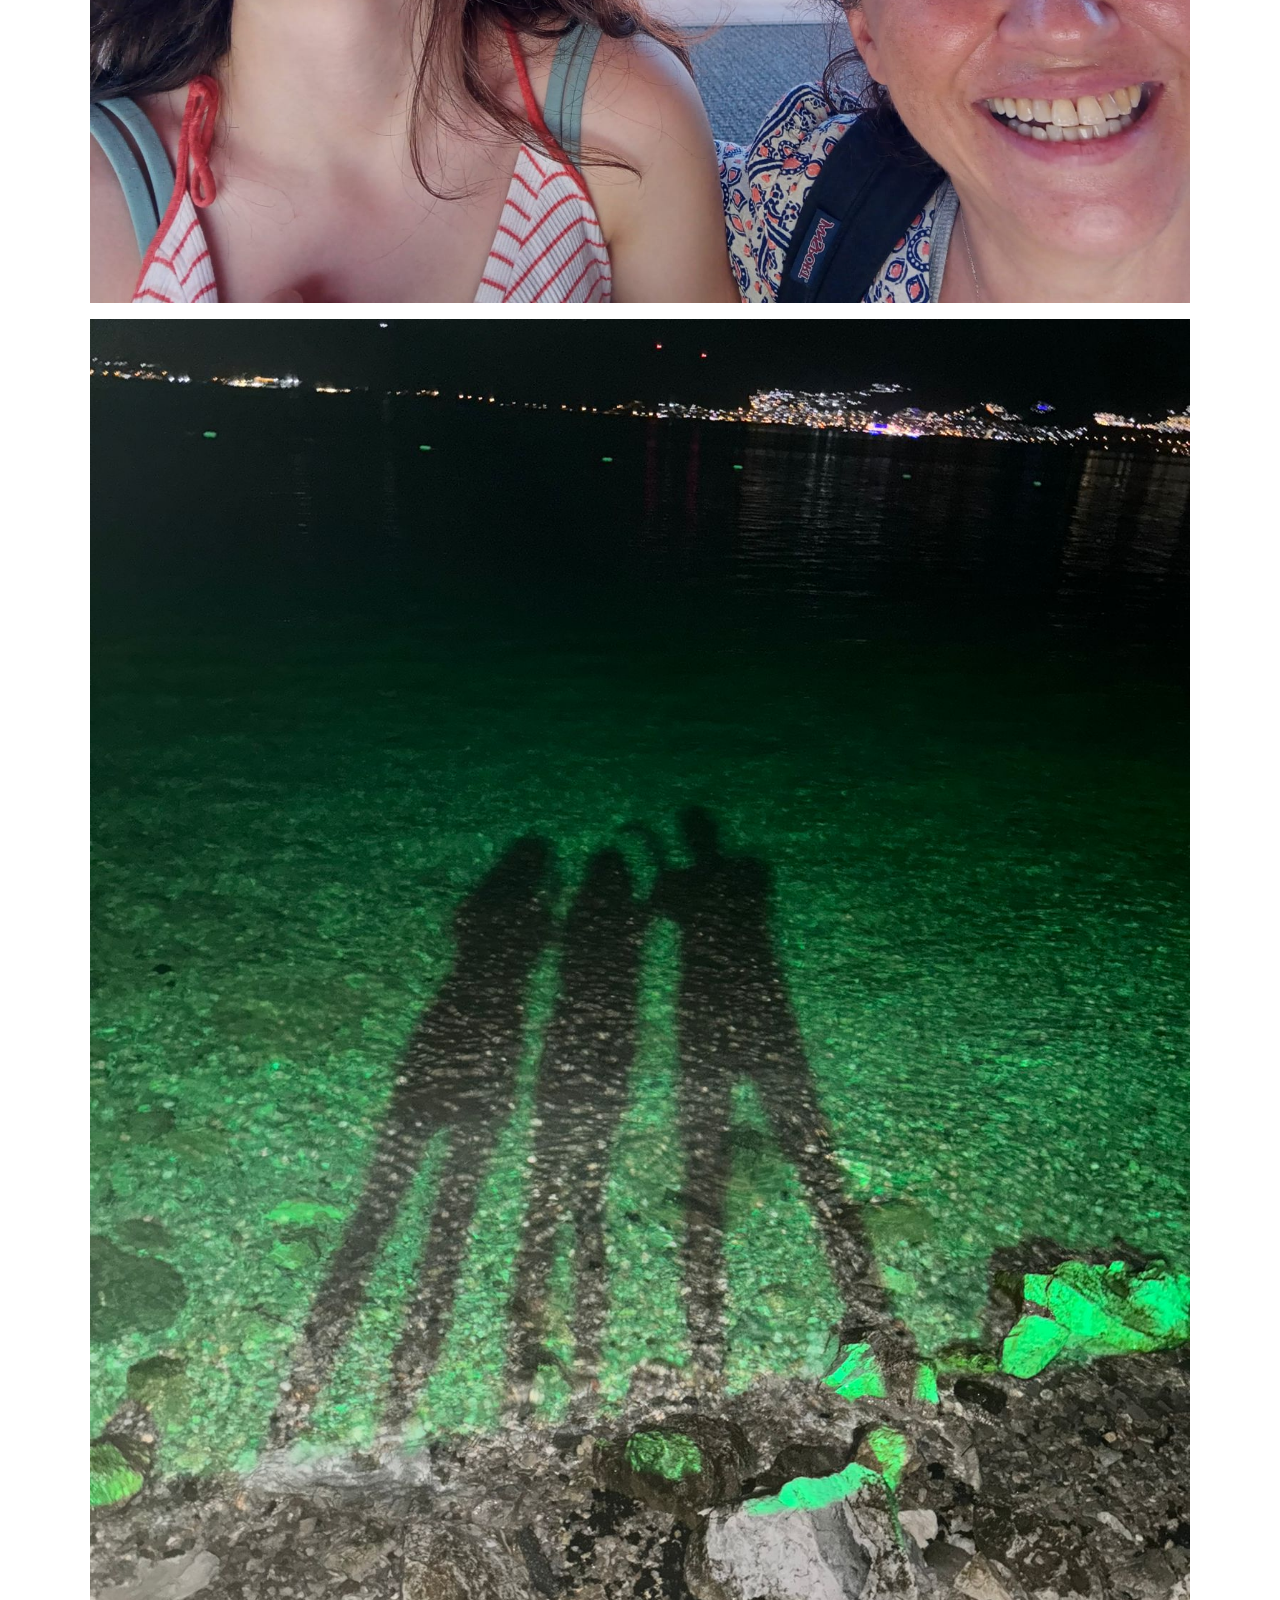
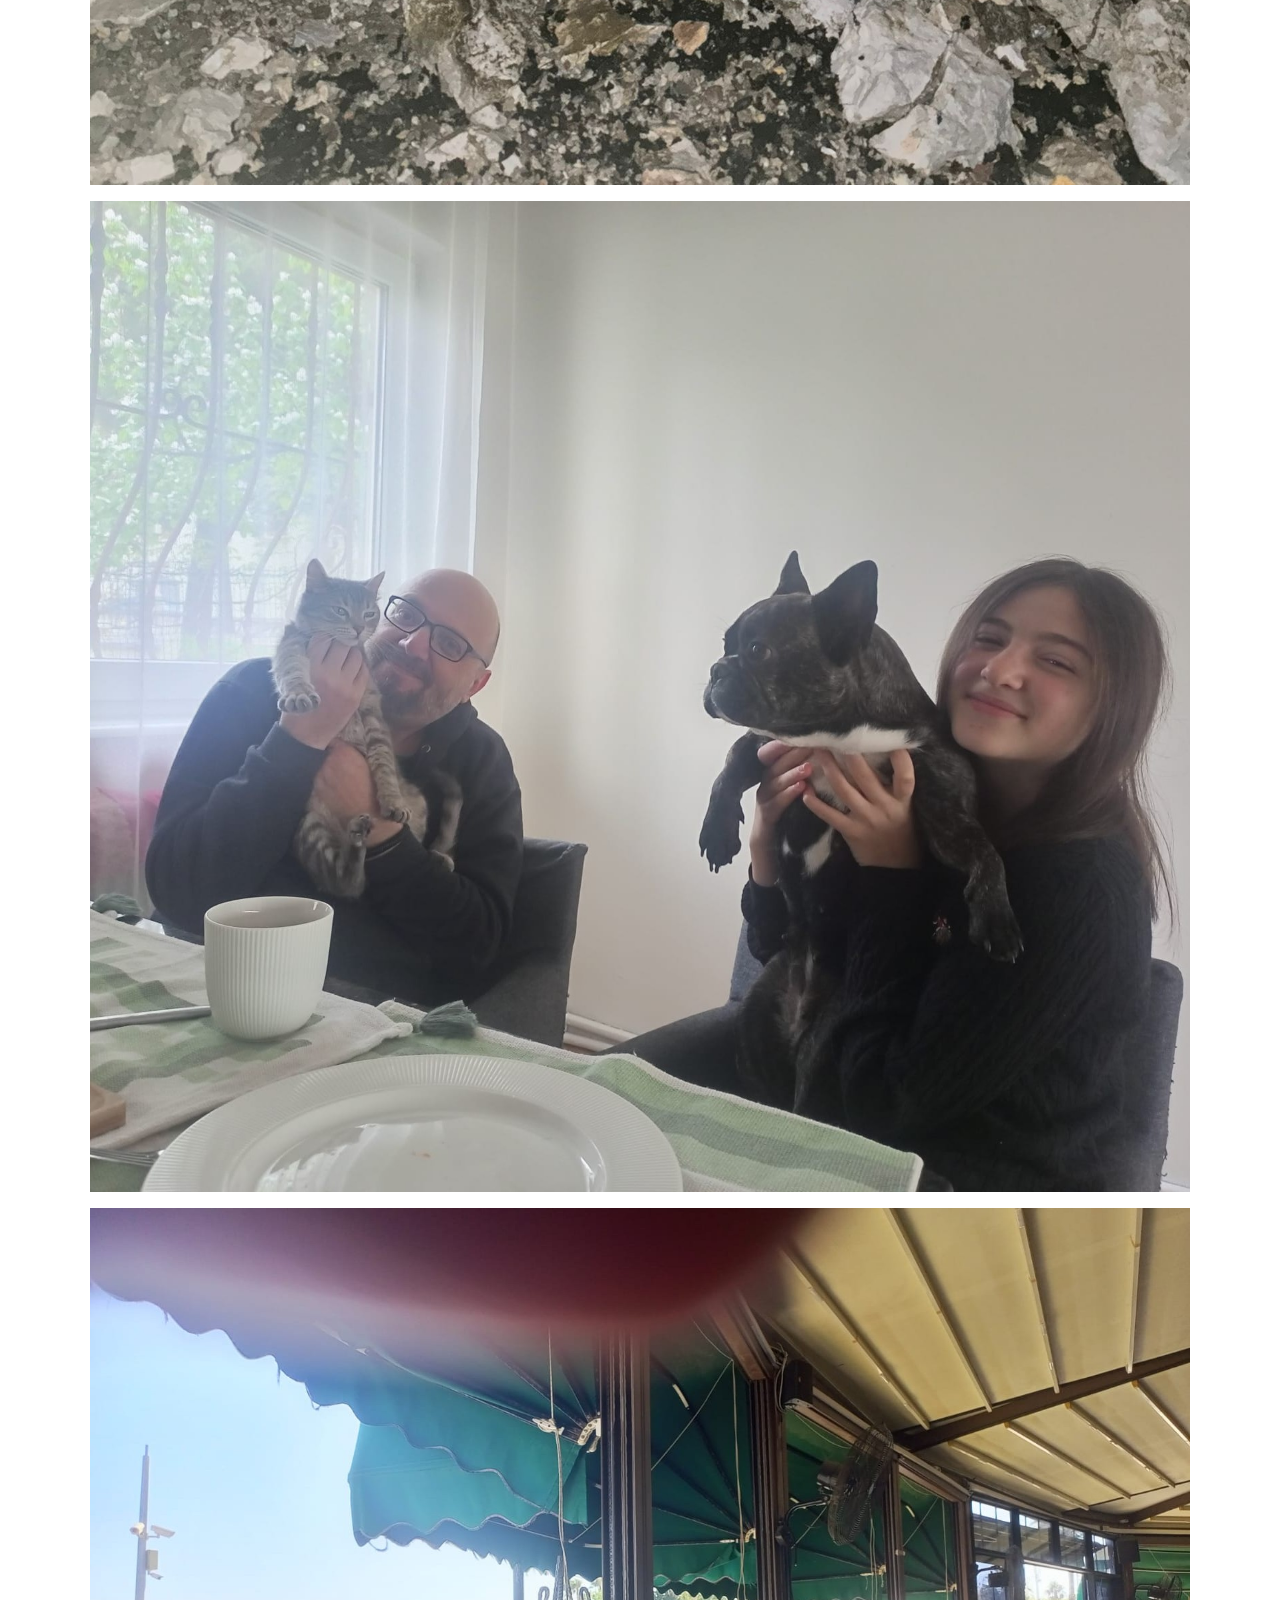
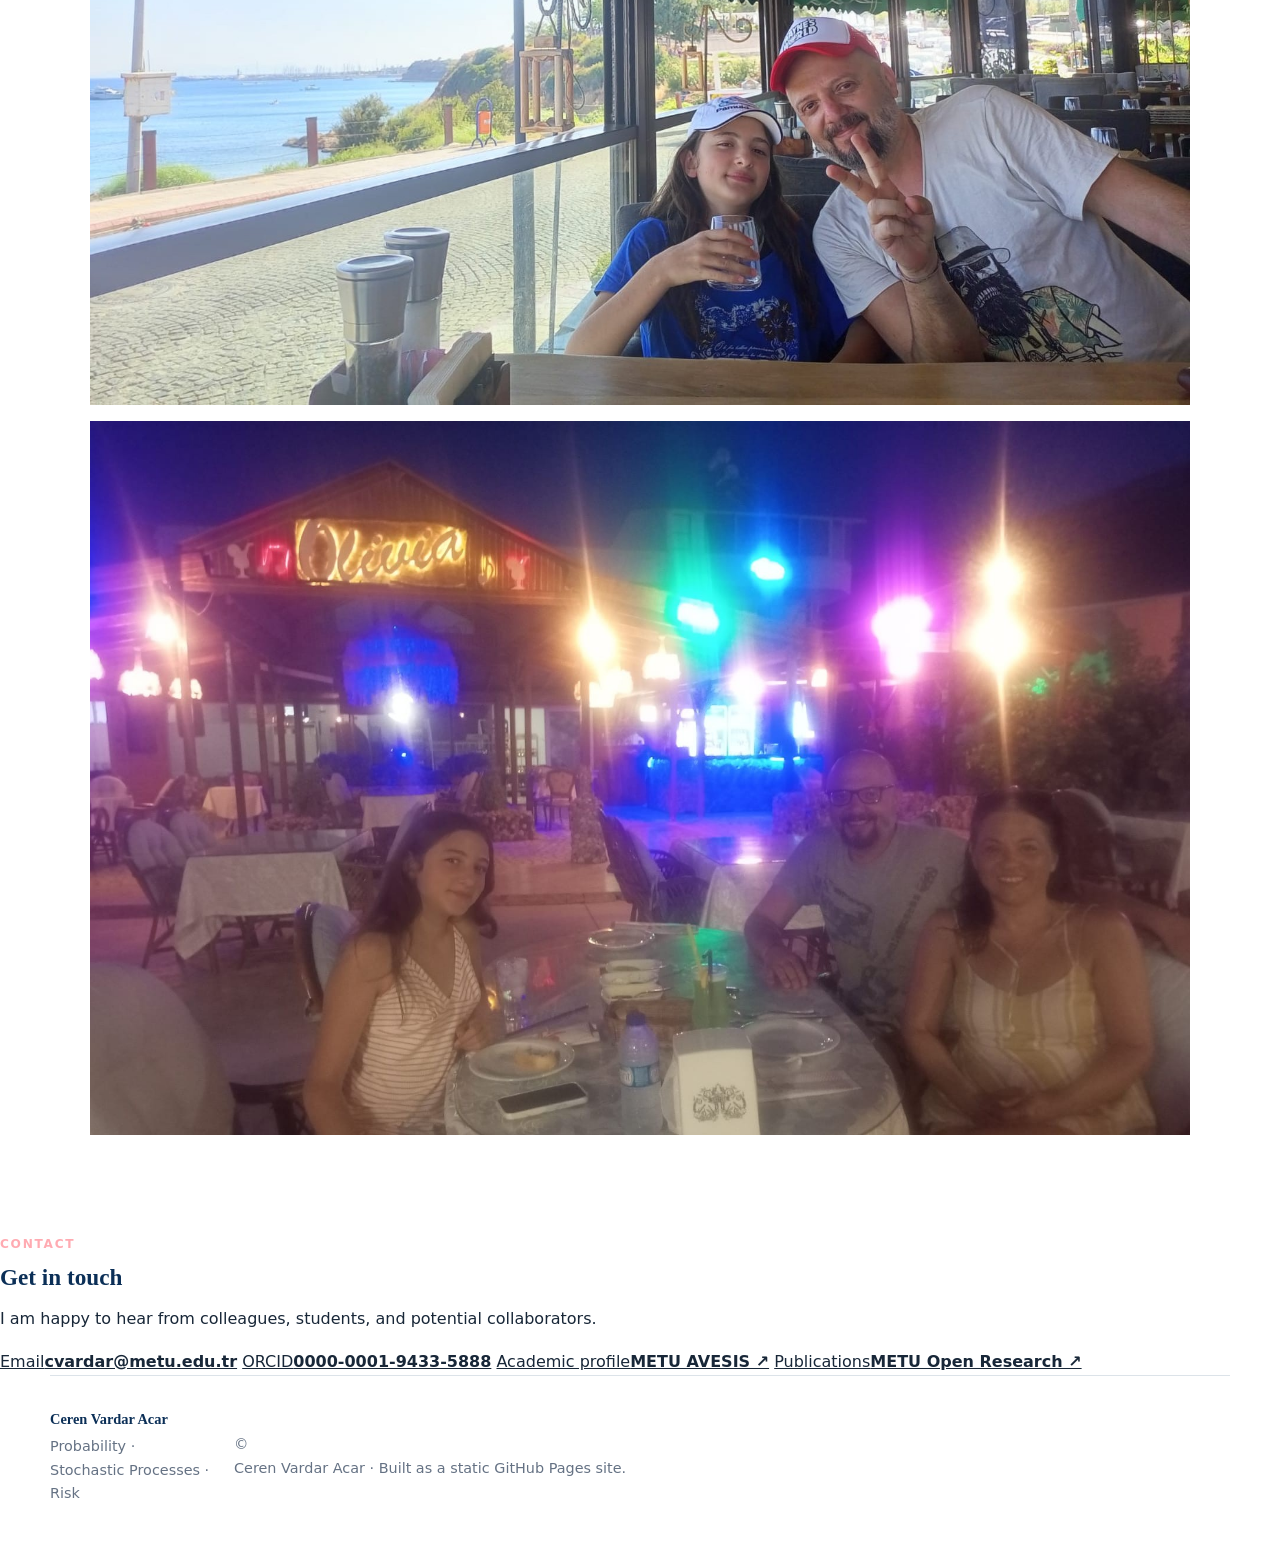
==== commit 489053bc: "Update index.html" ====
--- a/index.html
+++ b/index.html
@@ -321,6 +321,11 @@
           <h3>Research areas</h3>
           <p>Probability theory · stochastic processes · Lévy processes · fractional Brownian motion · path properties · extreme values · risk analysis · financial mathematics · asymptotic distributions.</p>
         </div>
+         <div class="cv-block">
+          <h3>Doctorate Dissertation Award</h3>
+          <p>The Best Thesis in Doctorate in Financial Mathematics Program for the year 2024-2025 Thesis Advisor of Emre Akdoğan Graduate Scool of Applıed Mathematics.</p>
+        <figure><img src="award.jpeg" alt="Thesis Award" loading="lazy" /></figure>
+         </div>
         <div class="cv-block">
           <h3>Theses Graduate supervision</h3>
           <p>Research supervision in stochastic processes, Lévy processes, financial mathematics, extreme values, and related applications.</p>
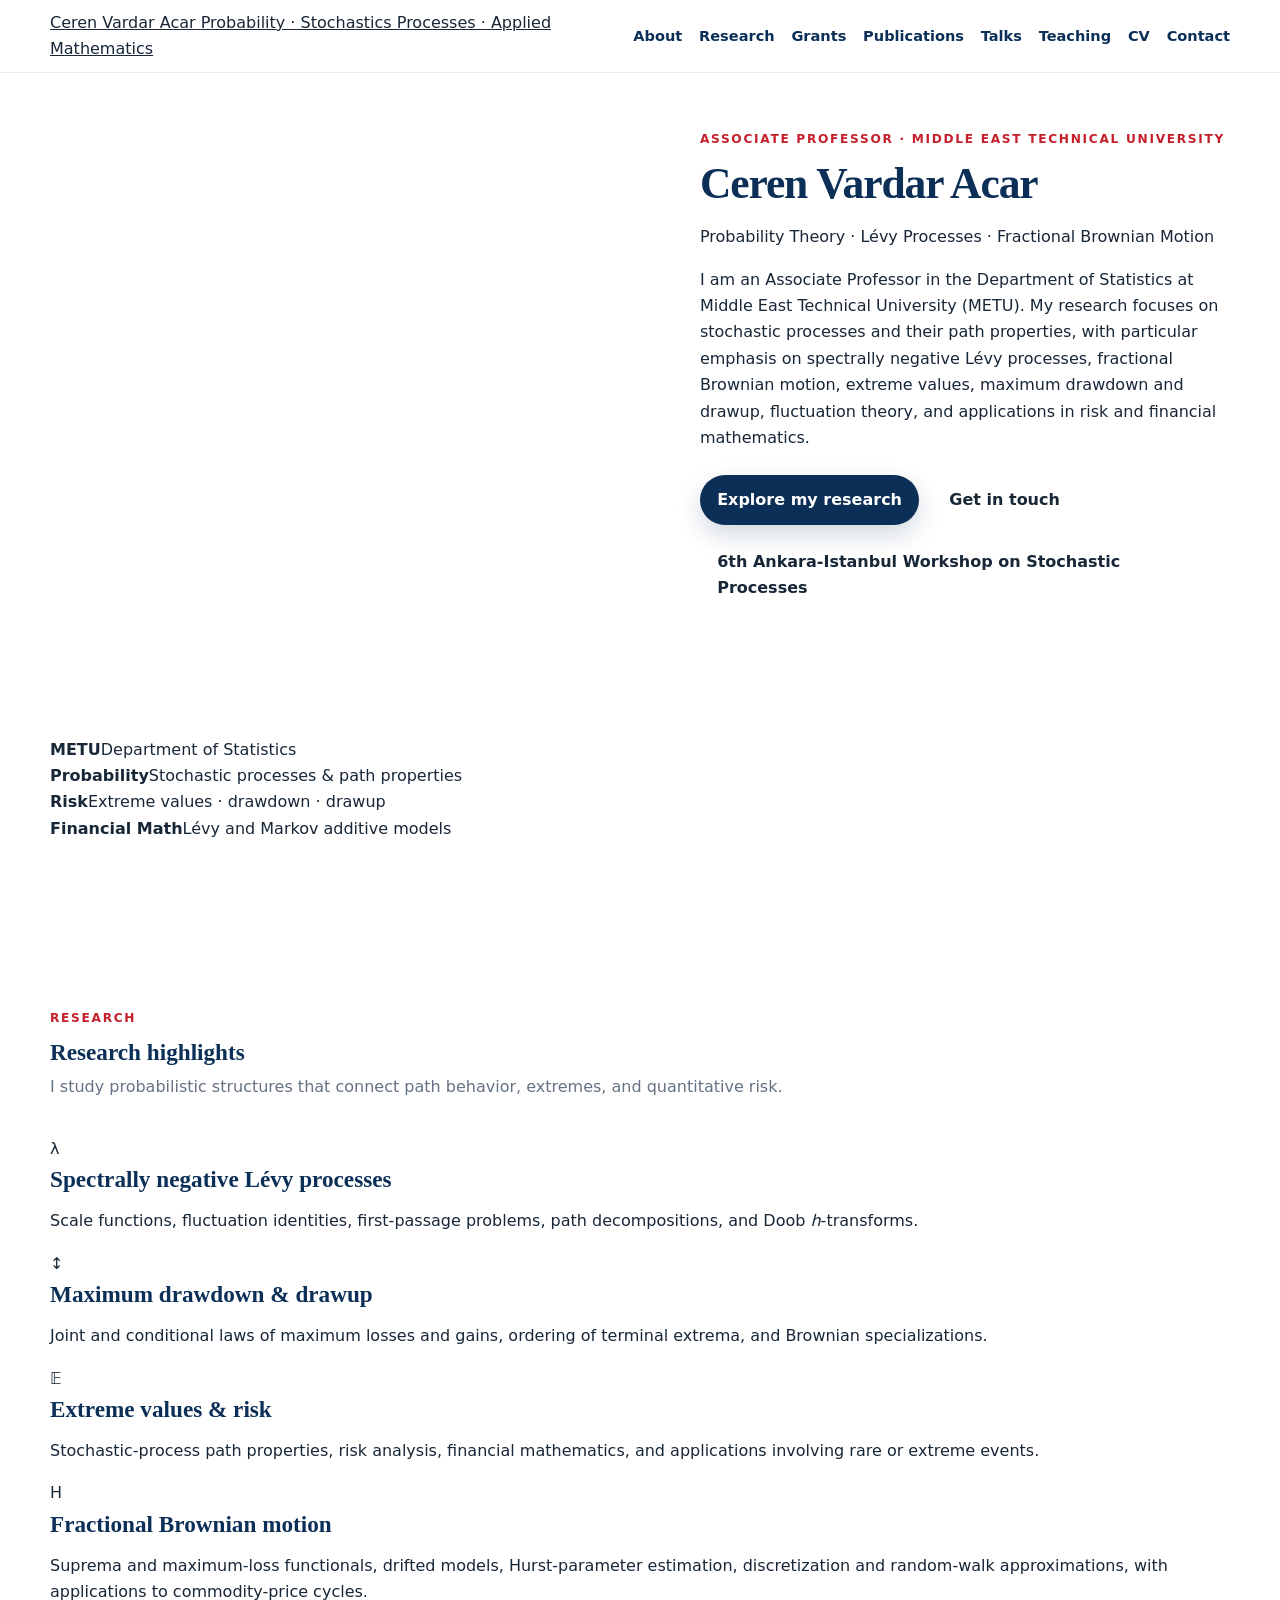
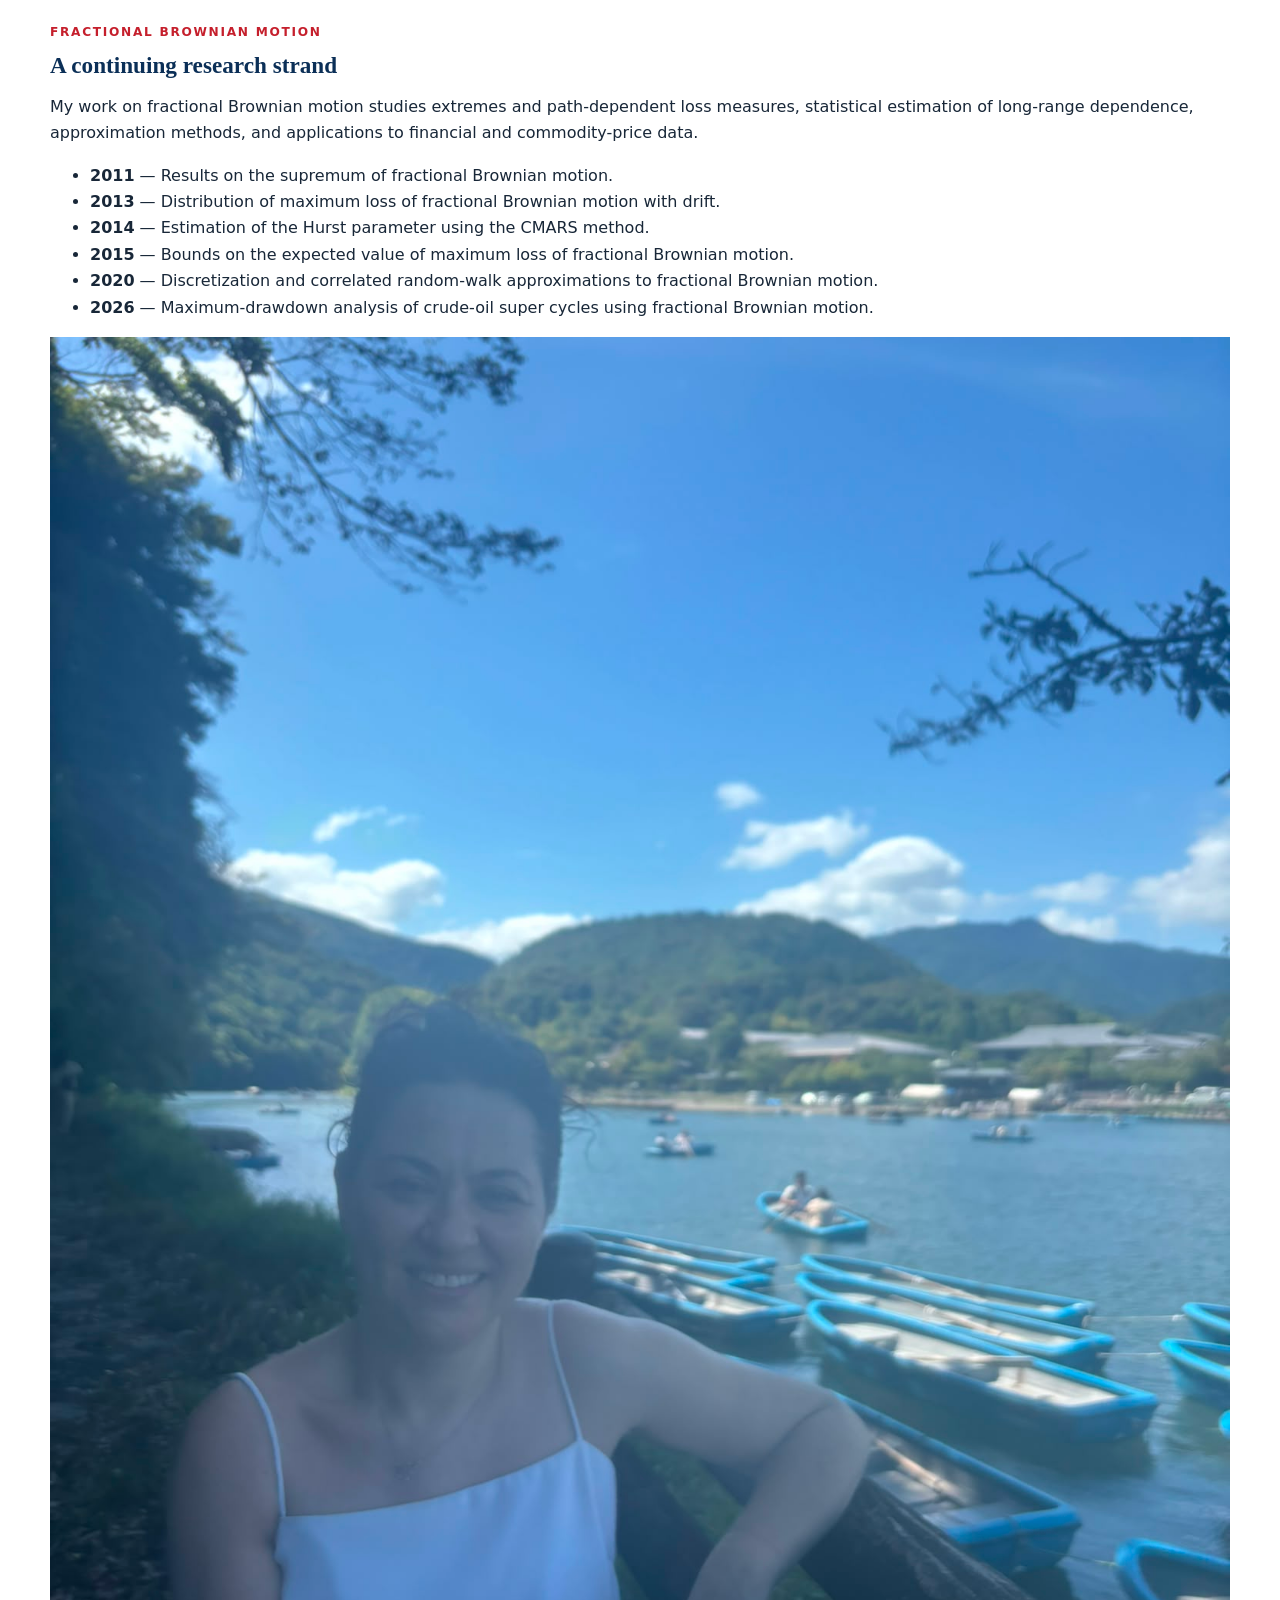
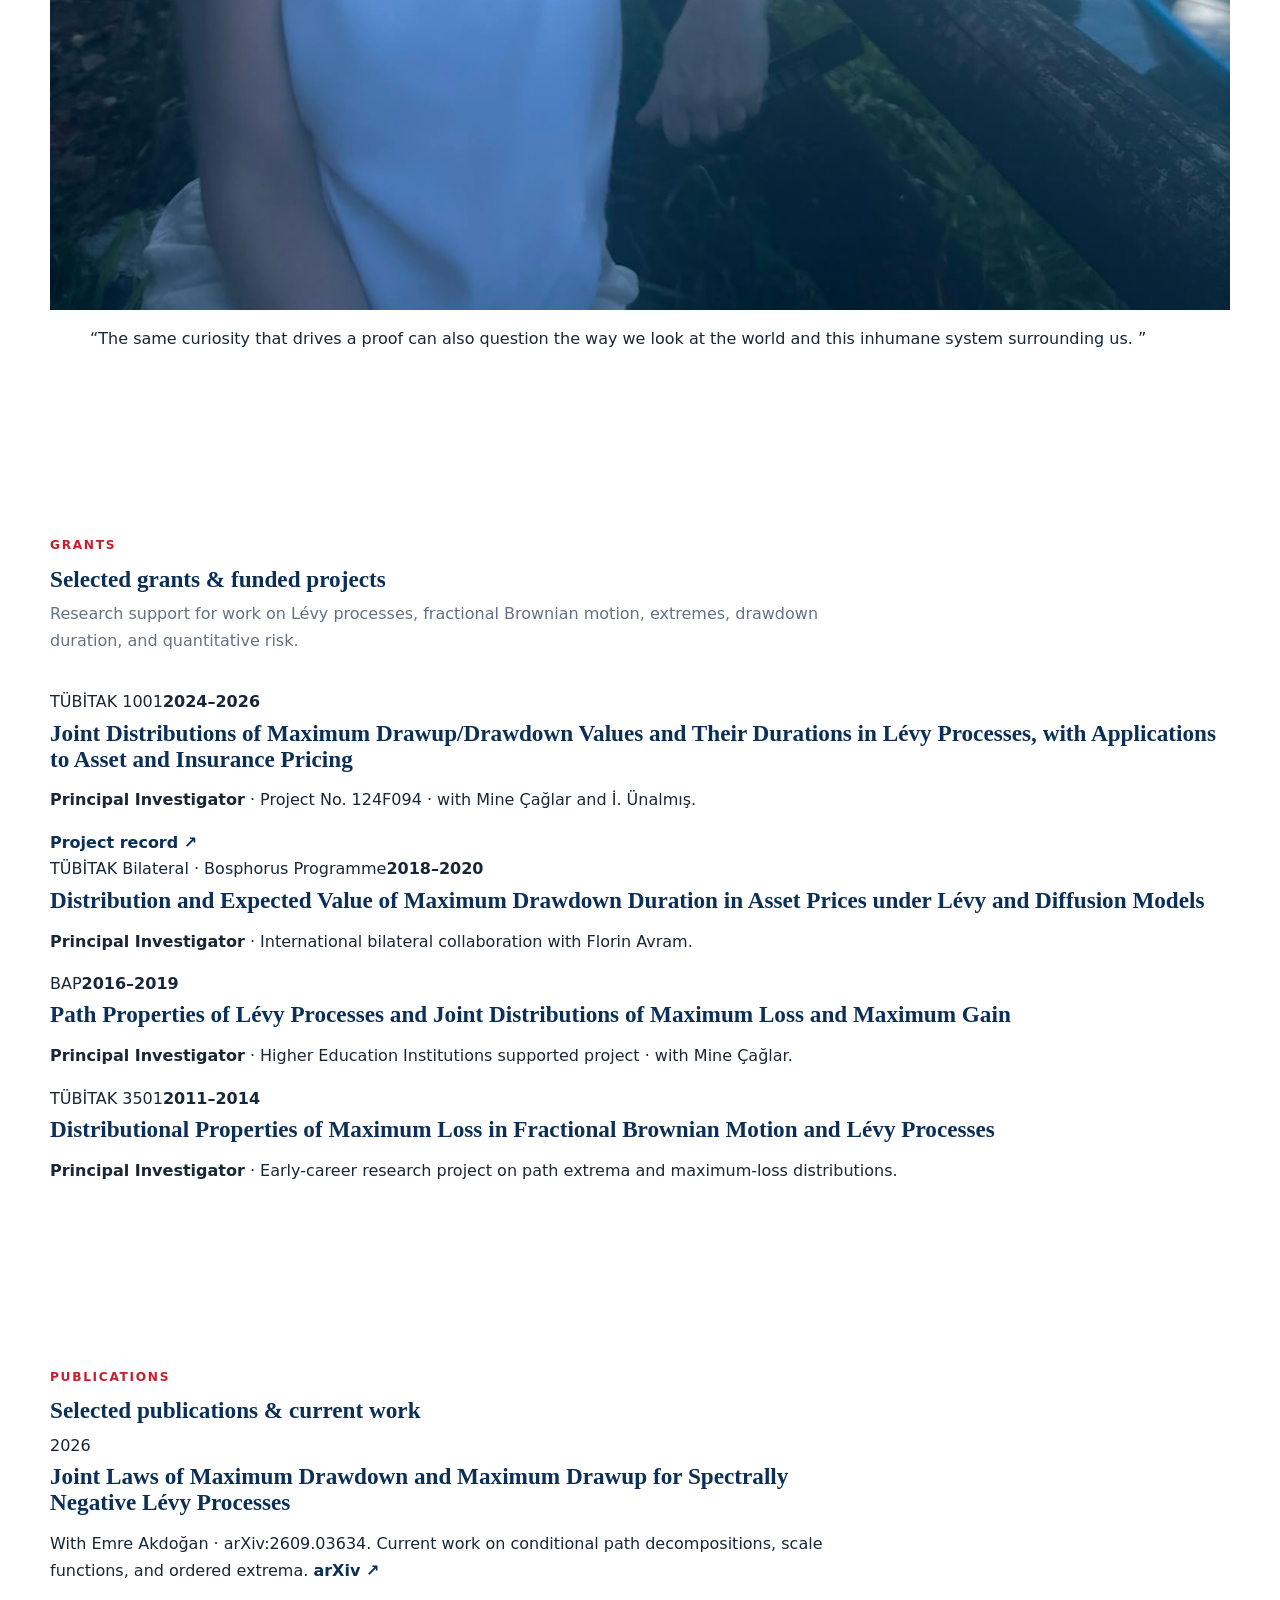
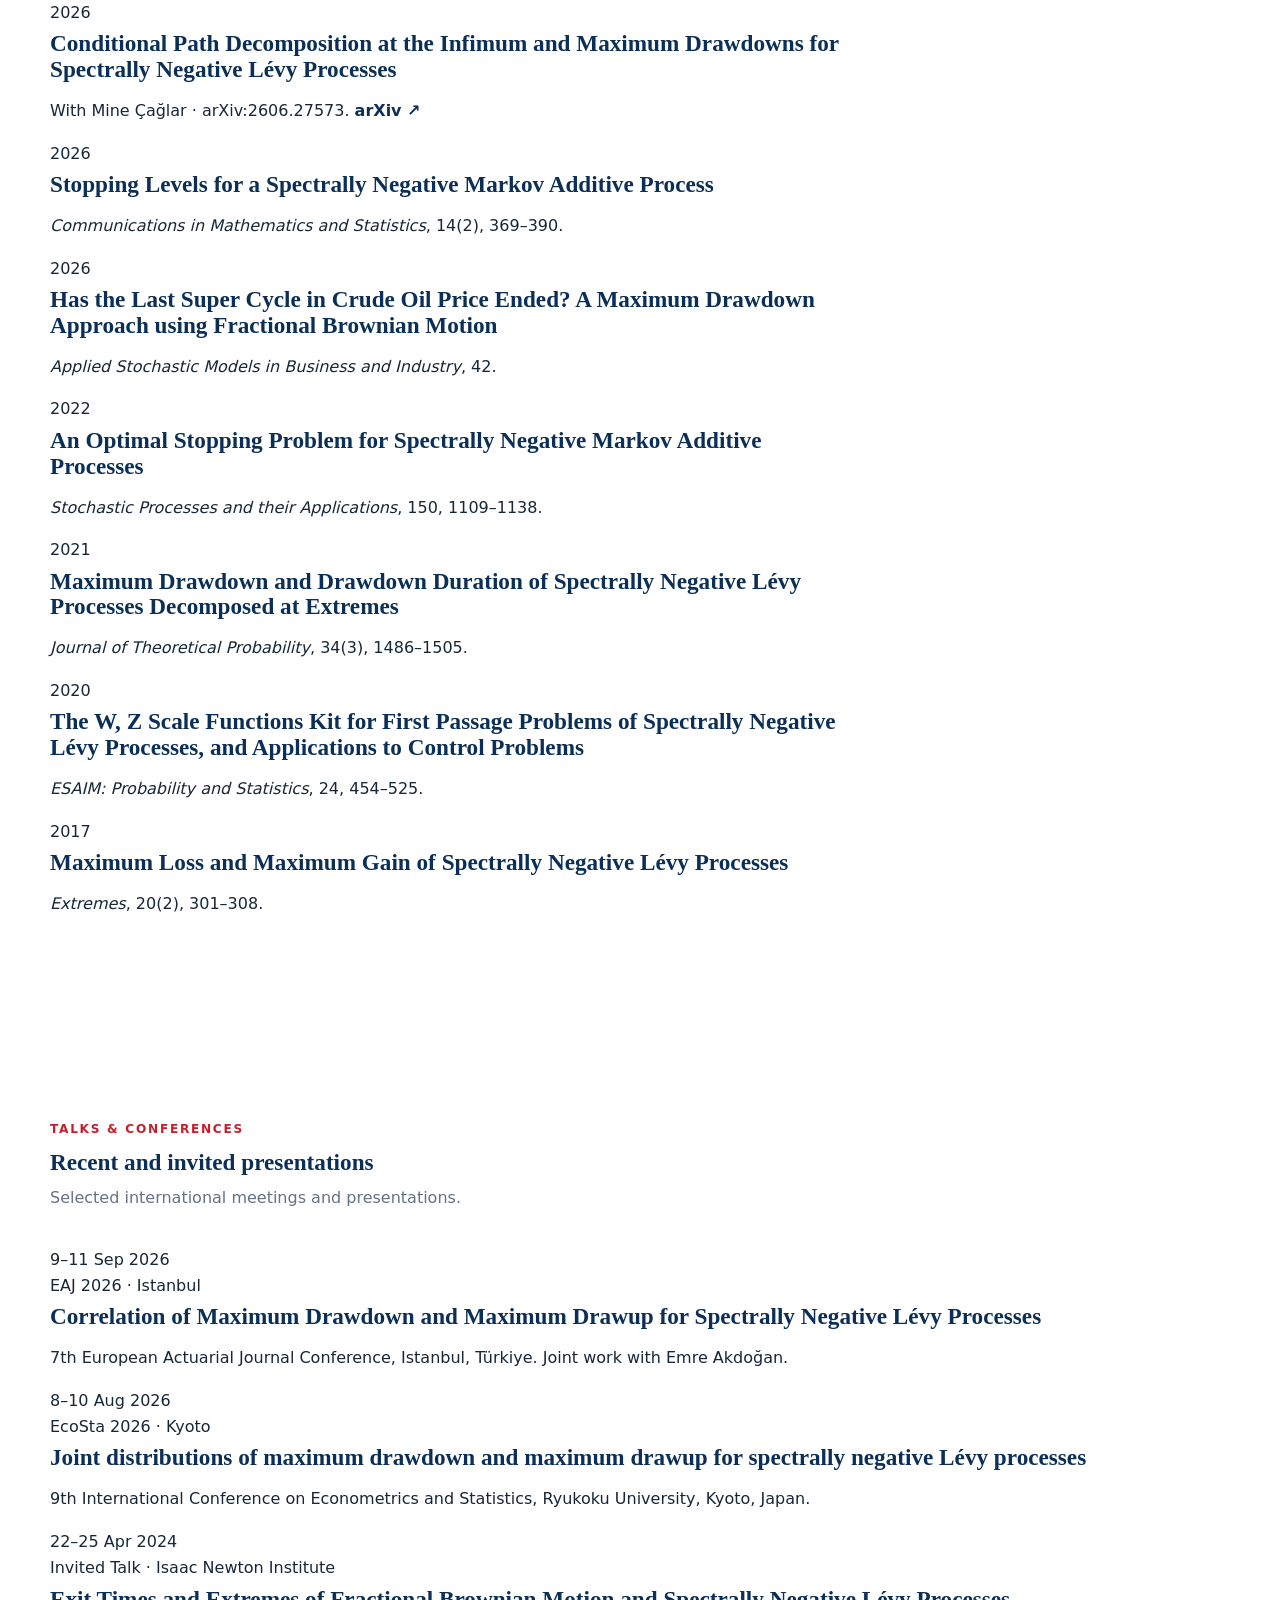
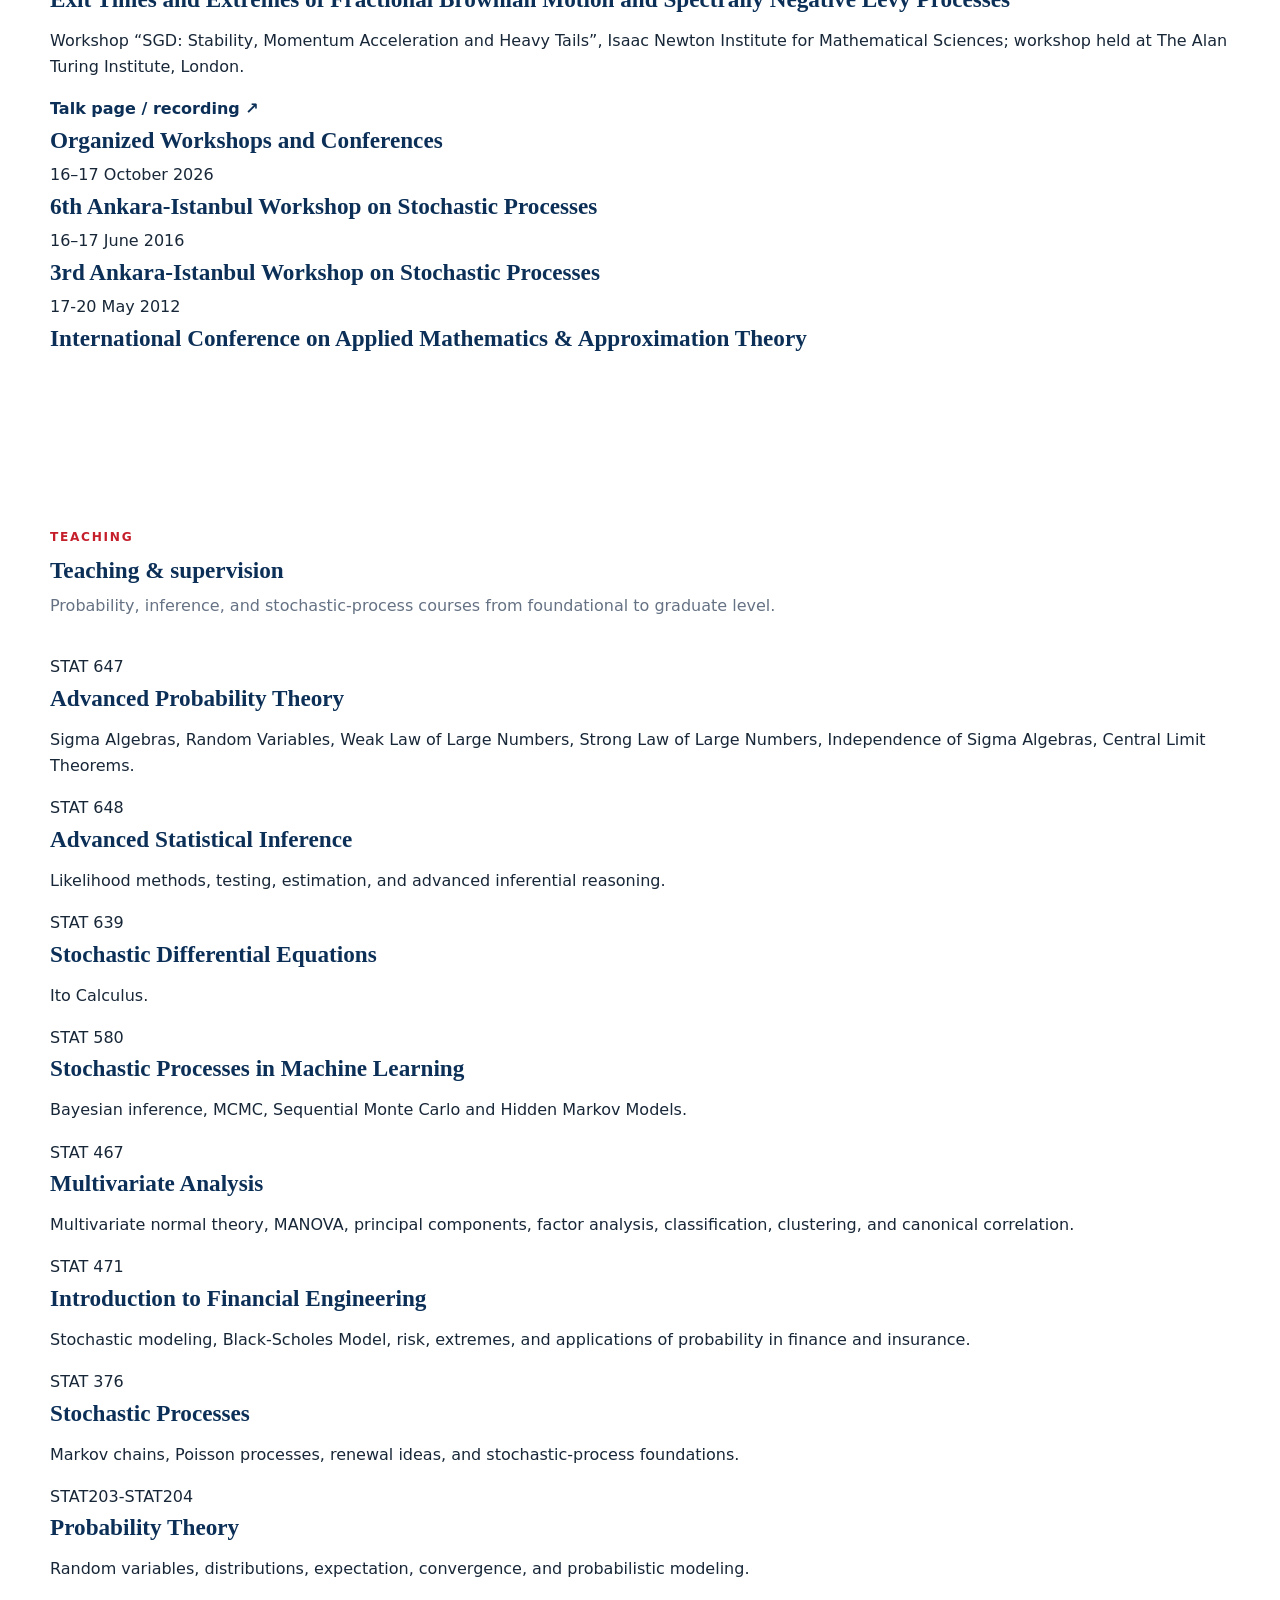
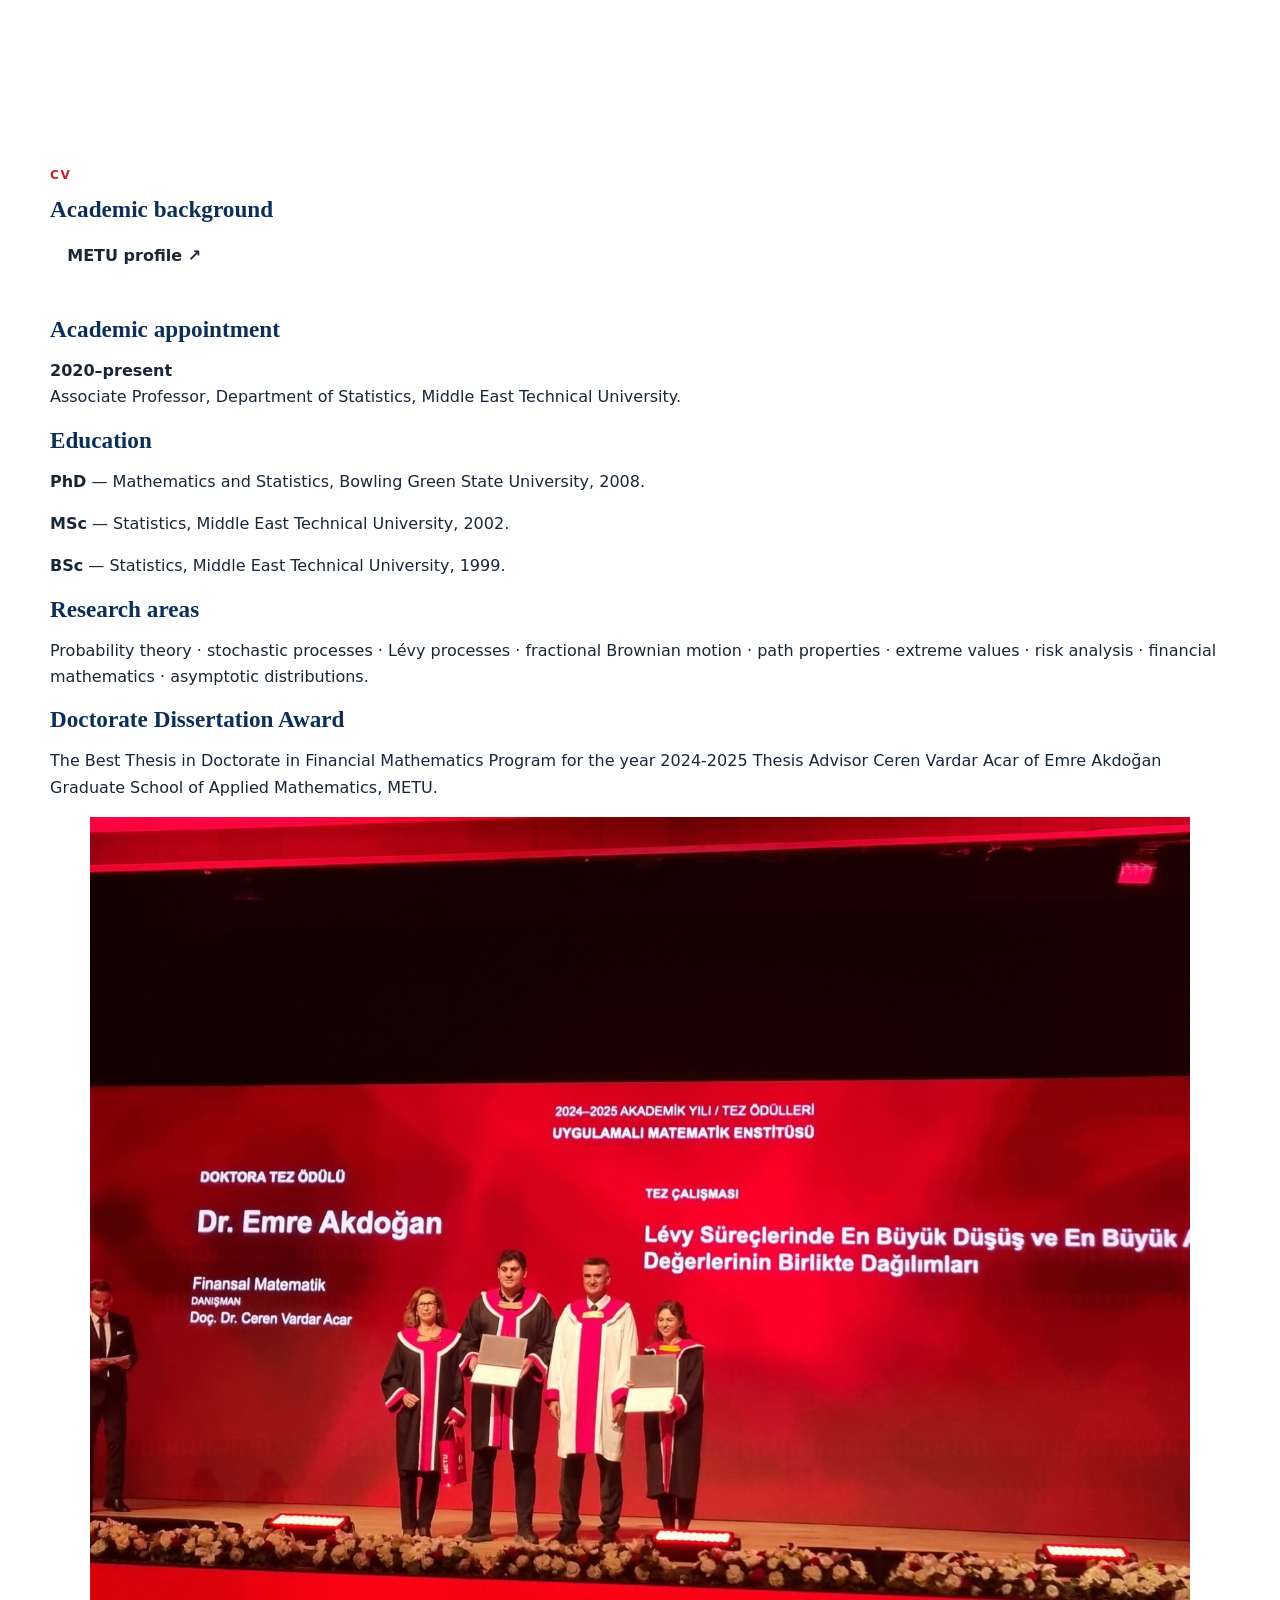
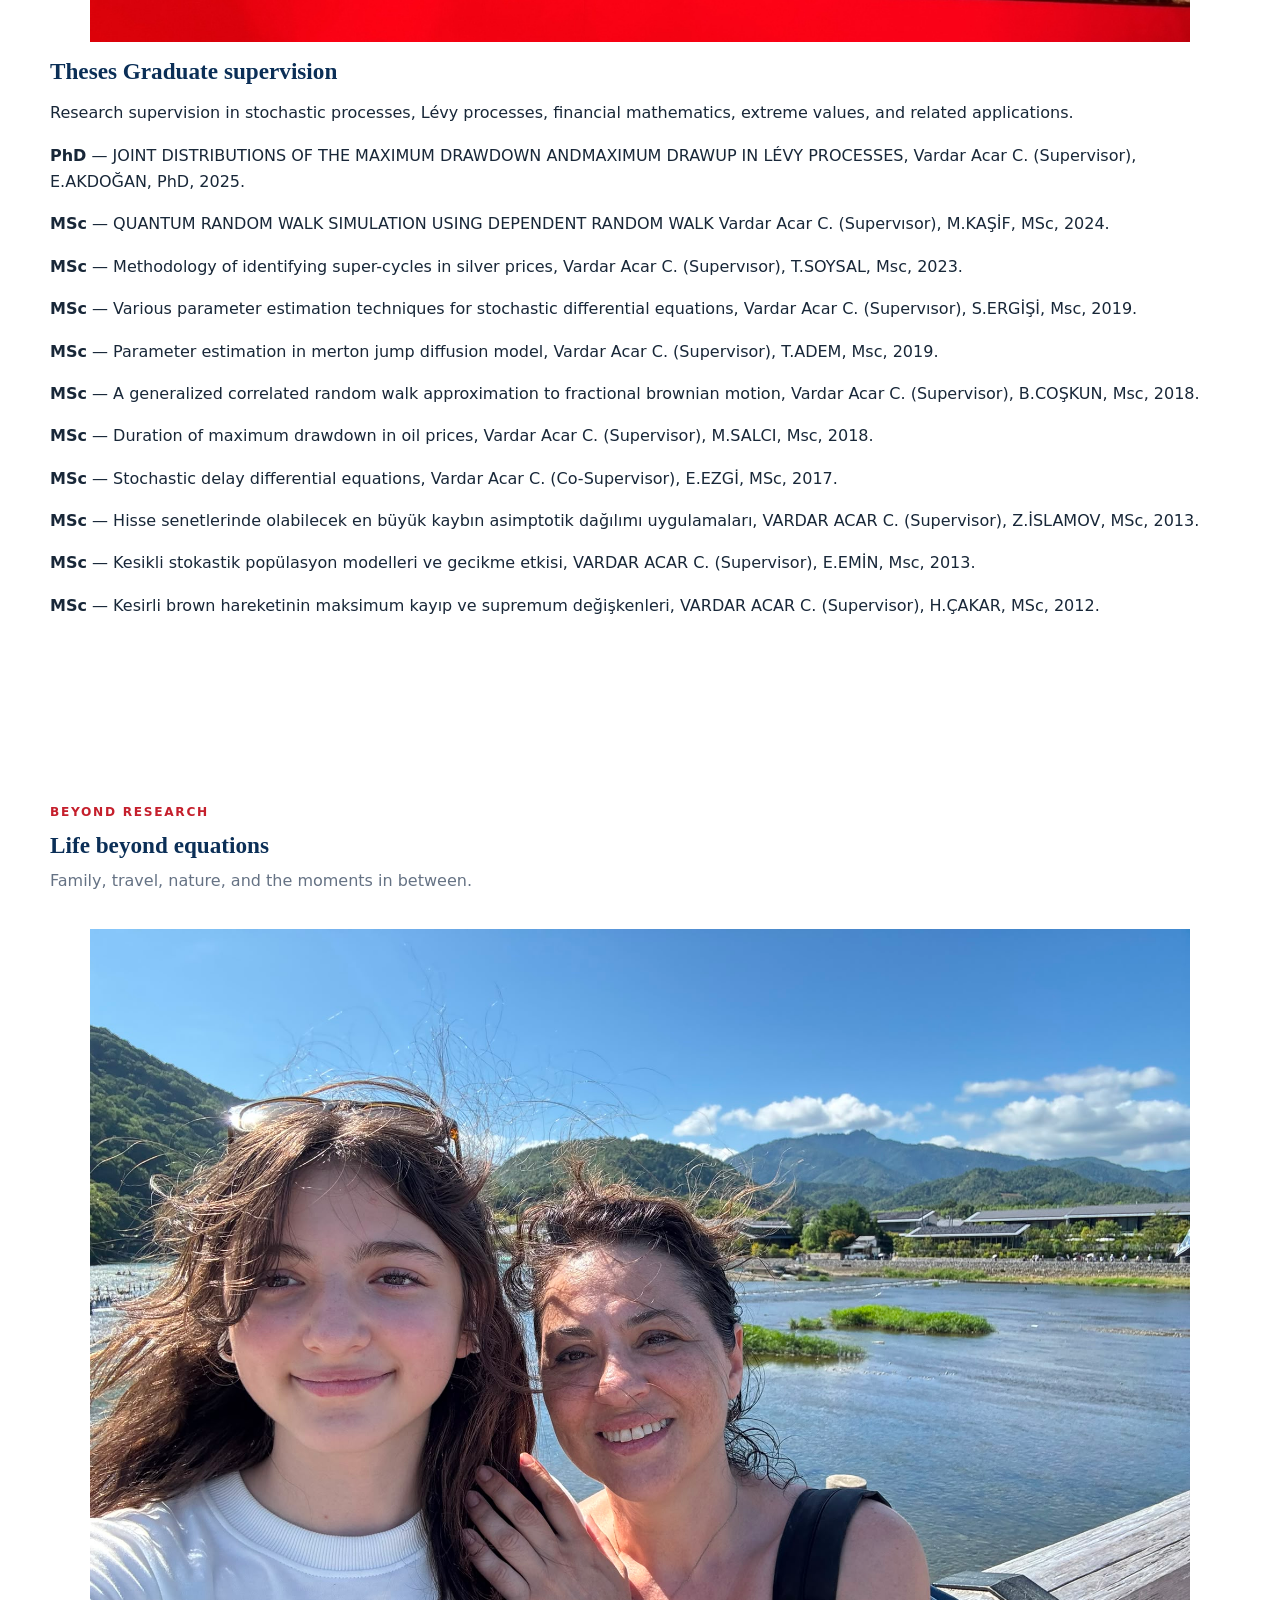
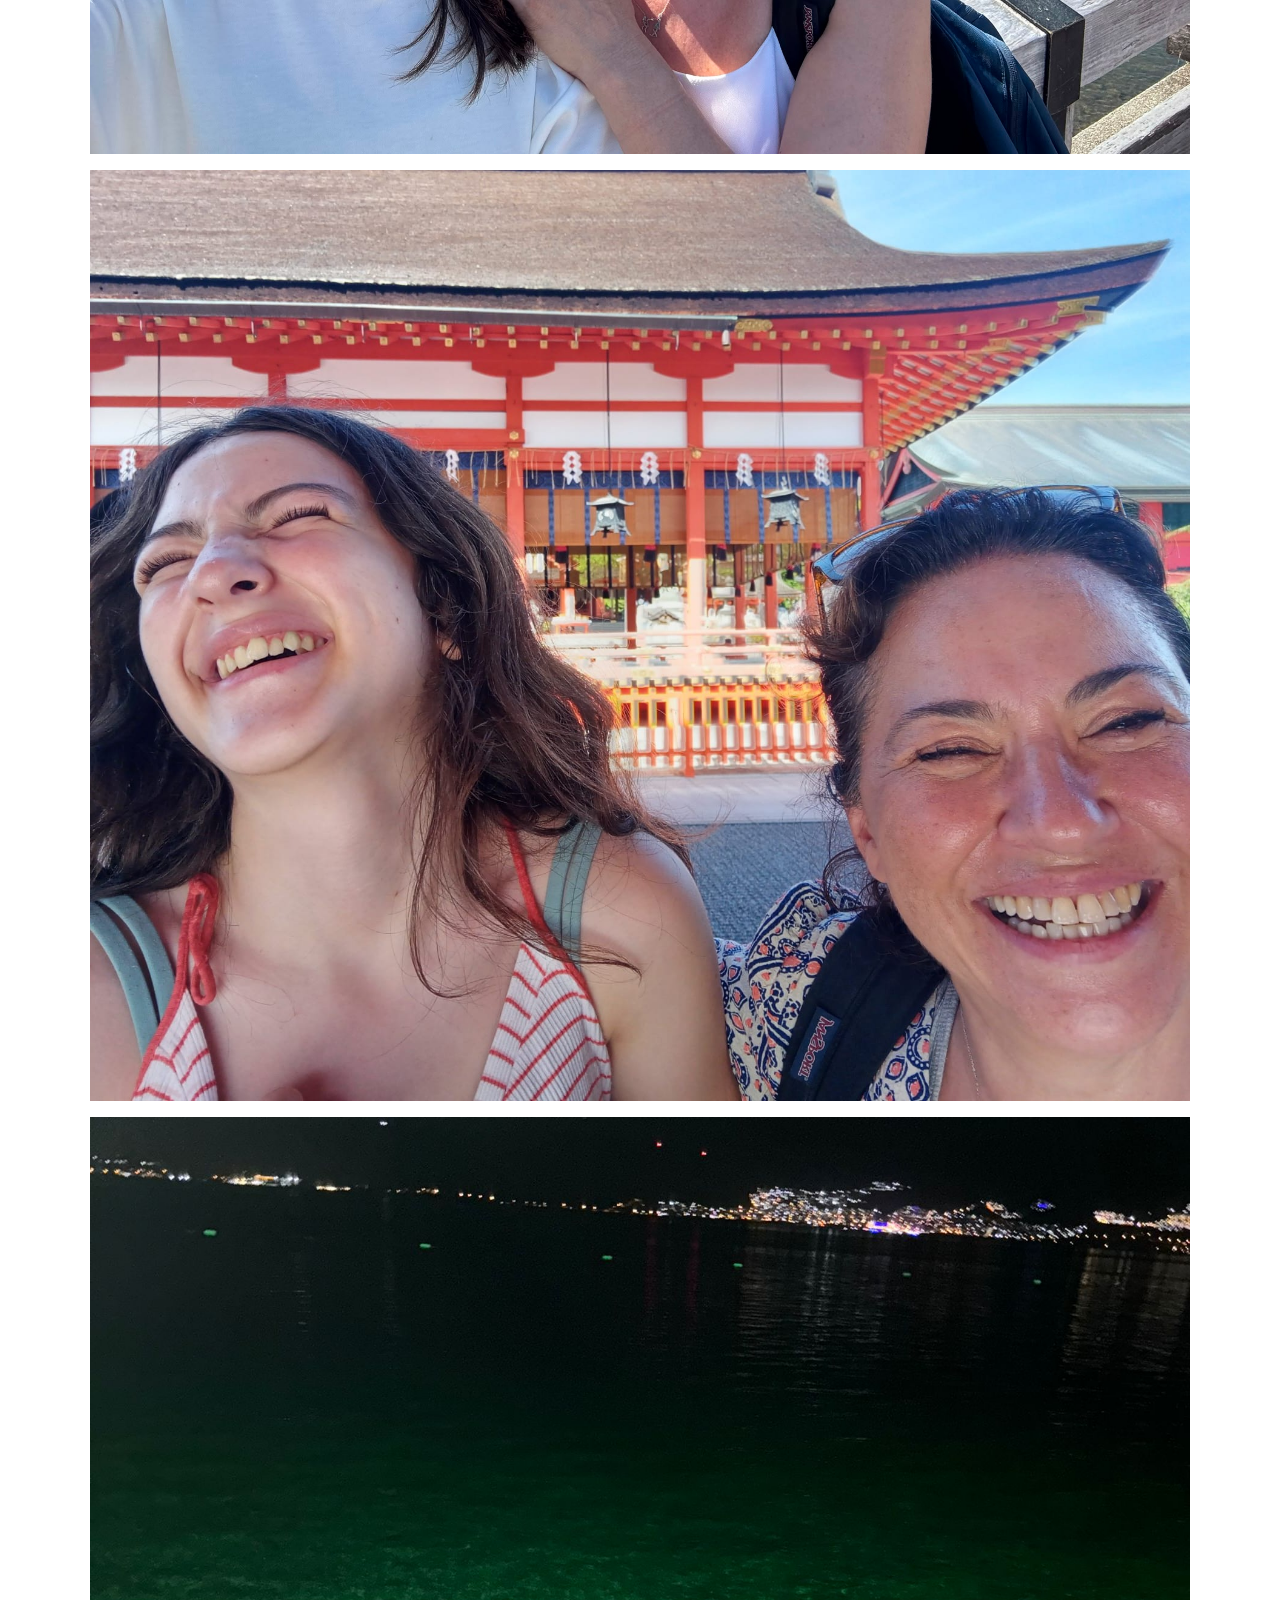
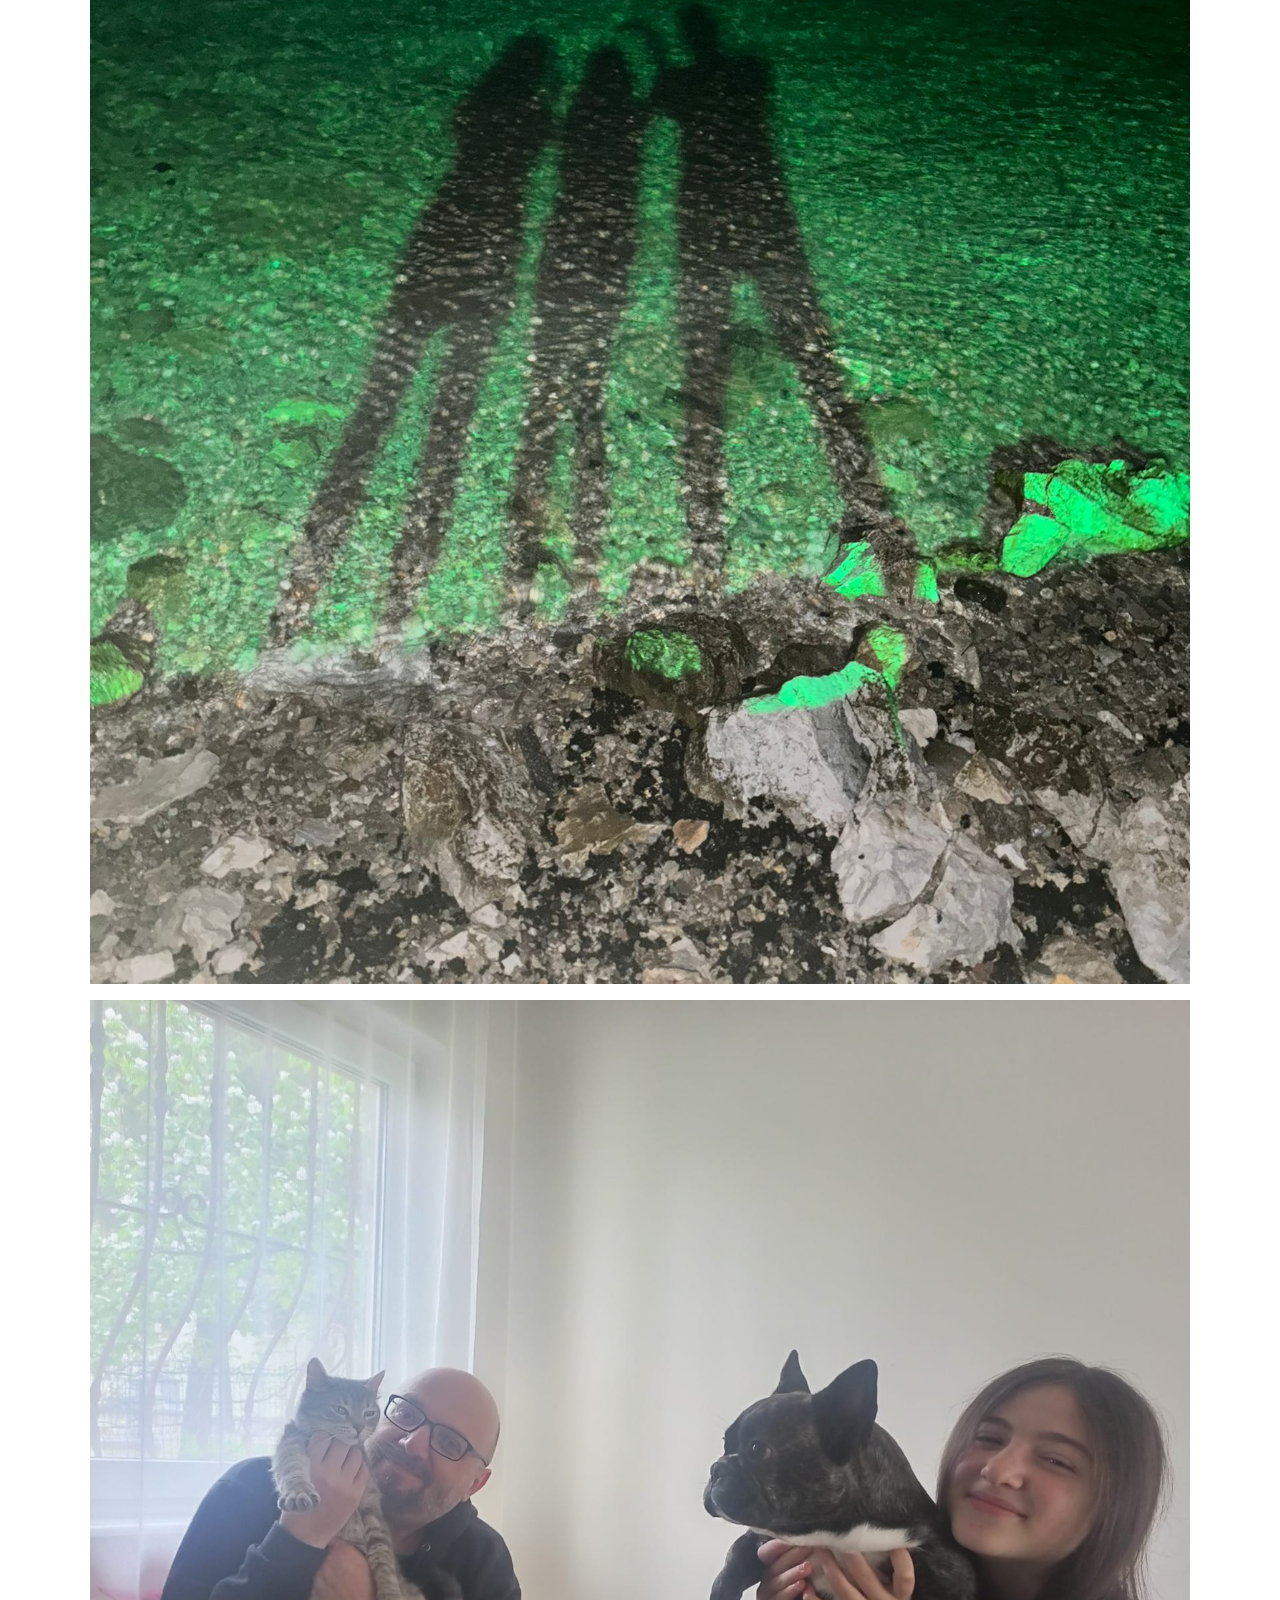
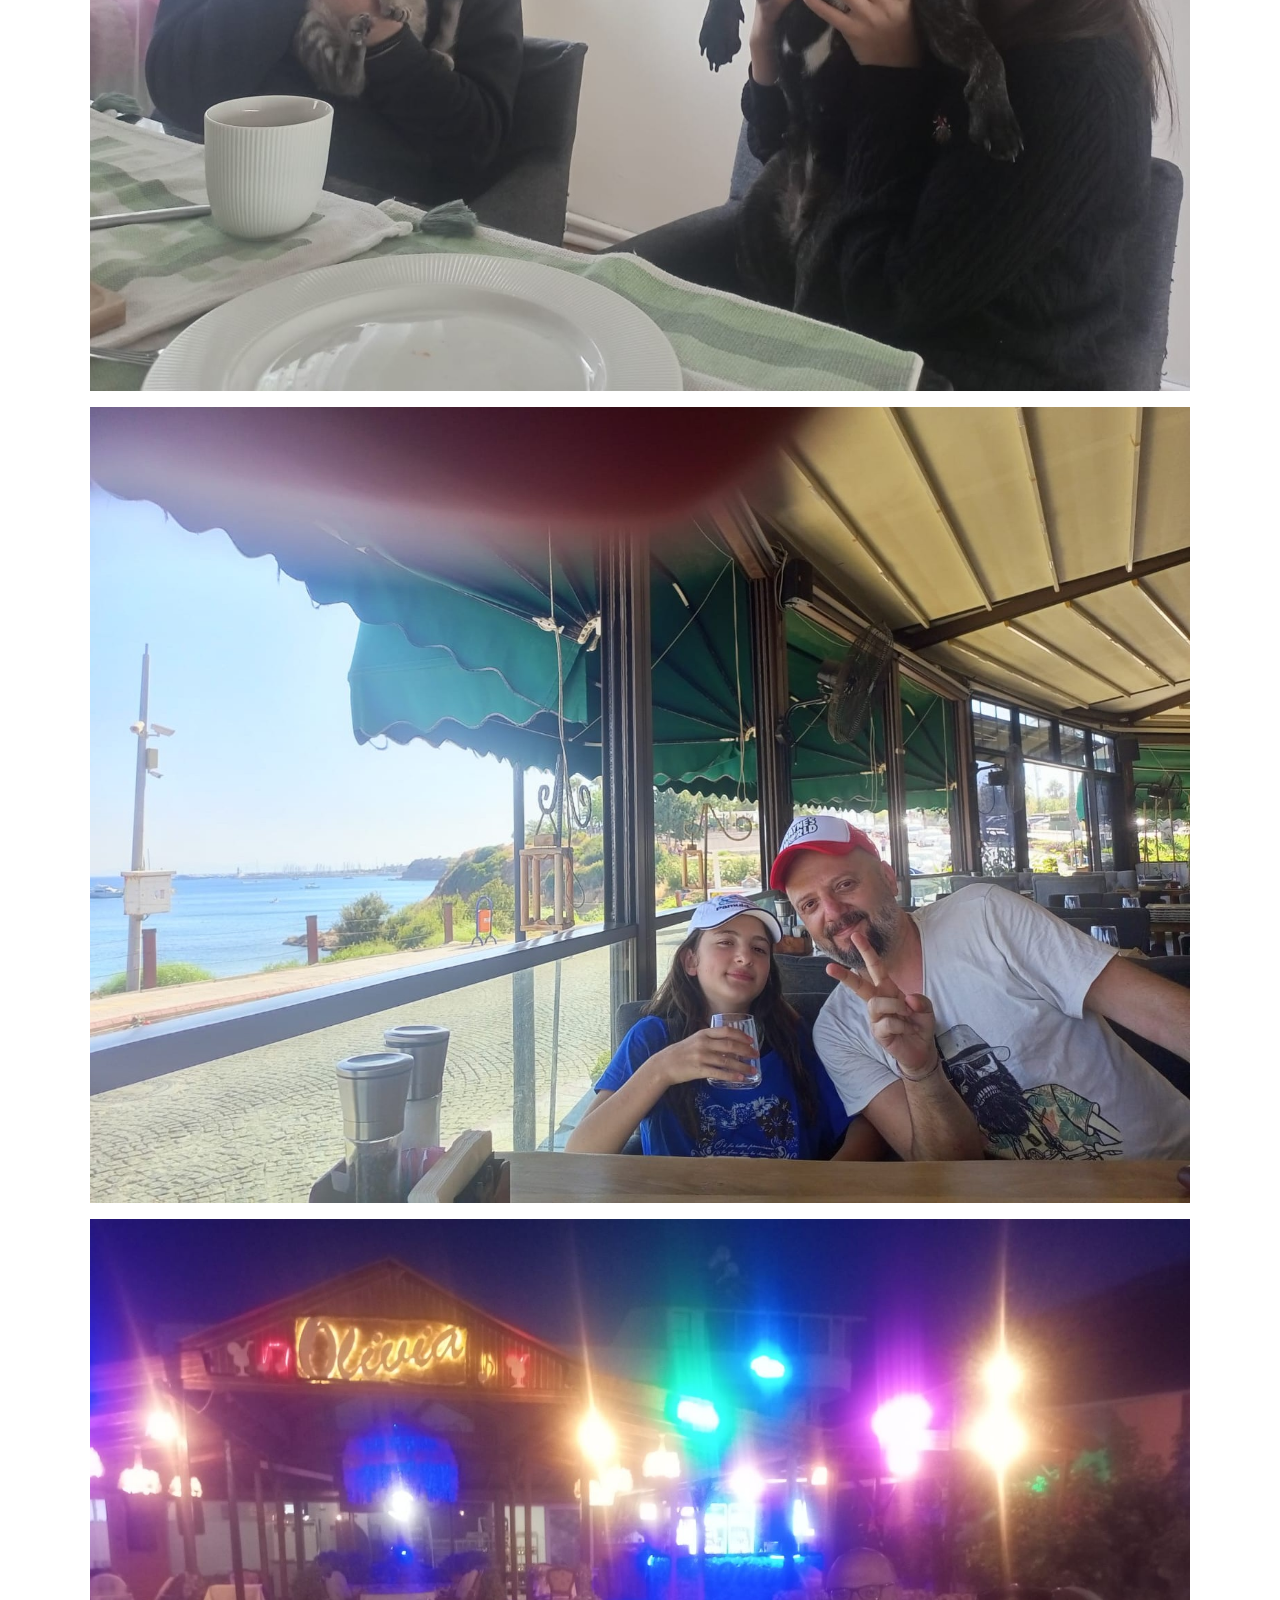
==== commit efce293f: "Update index.html" ====
--- a/index.html
+++ b/index.html
@@ -323,7 +323,7 @@
         </div>
          <div class="cv-block">
           <h3>Doctorate Dissertation Award</h3>
-          <p>The Best Thesis in Doctorate in Financial Mathematics Program for the year 2024-2025 Thesis Advisor of Emre Akdoğan Graduate Scool of Applıed Mathematics.</p>
+          <p>The Best Thesis in Doctorate in Financial Mathematics Program for the year 2024-2025 Thesis Advisor Ceren Vardar Acar of Emre Akdoğan Graduate School of Applied Mathematics, METU.</p>
         <figure><img src="award.jpeg" alt="Thesis Award" loading="lazy" /></figure>
          </div>
         <div class="cv-block">
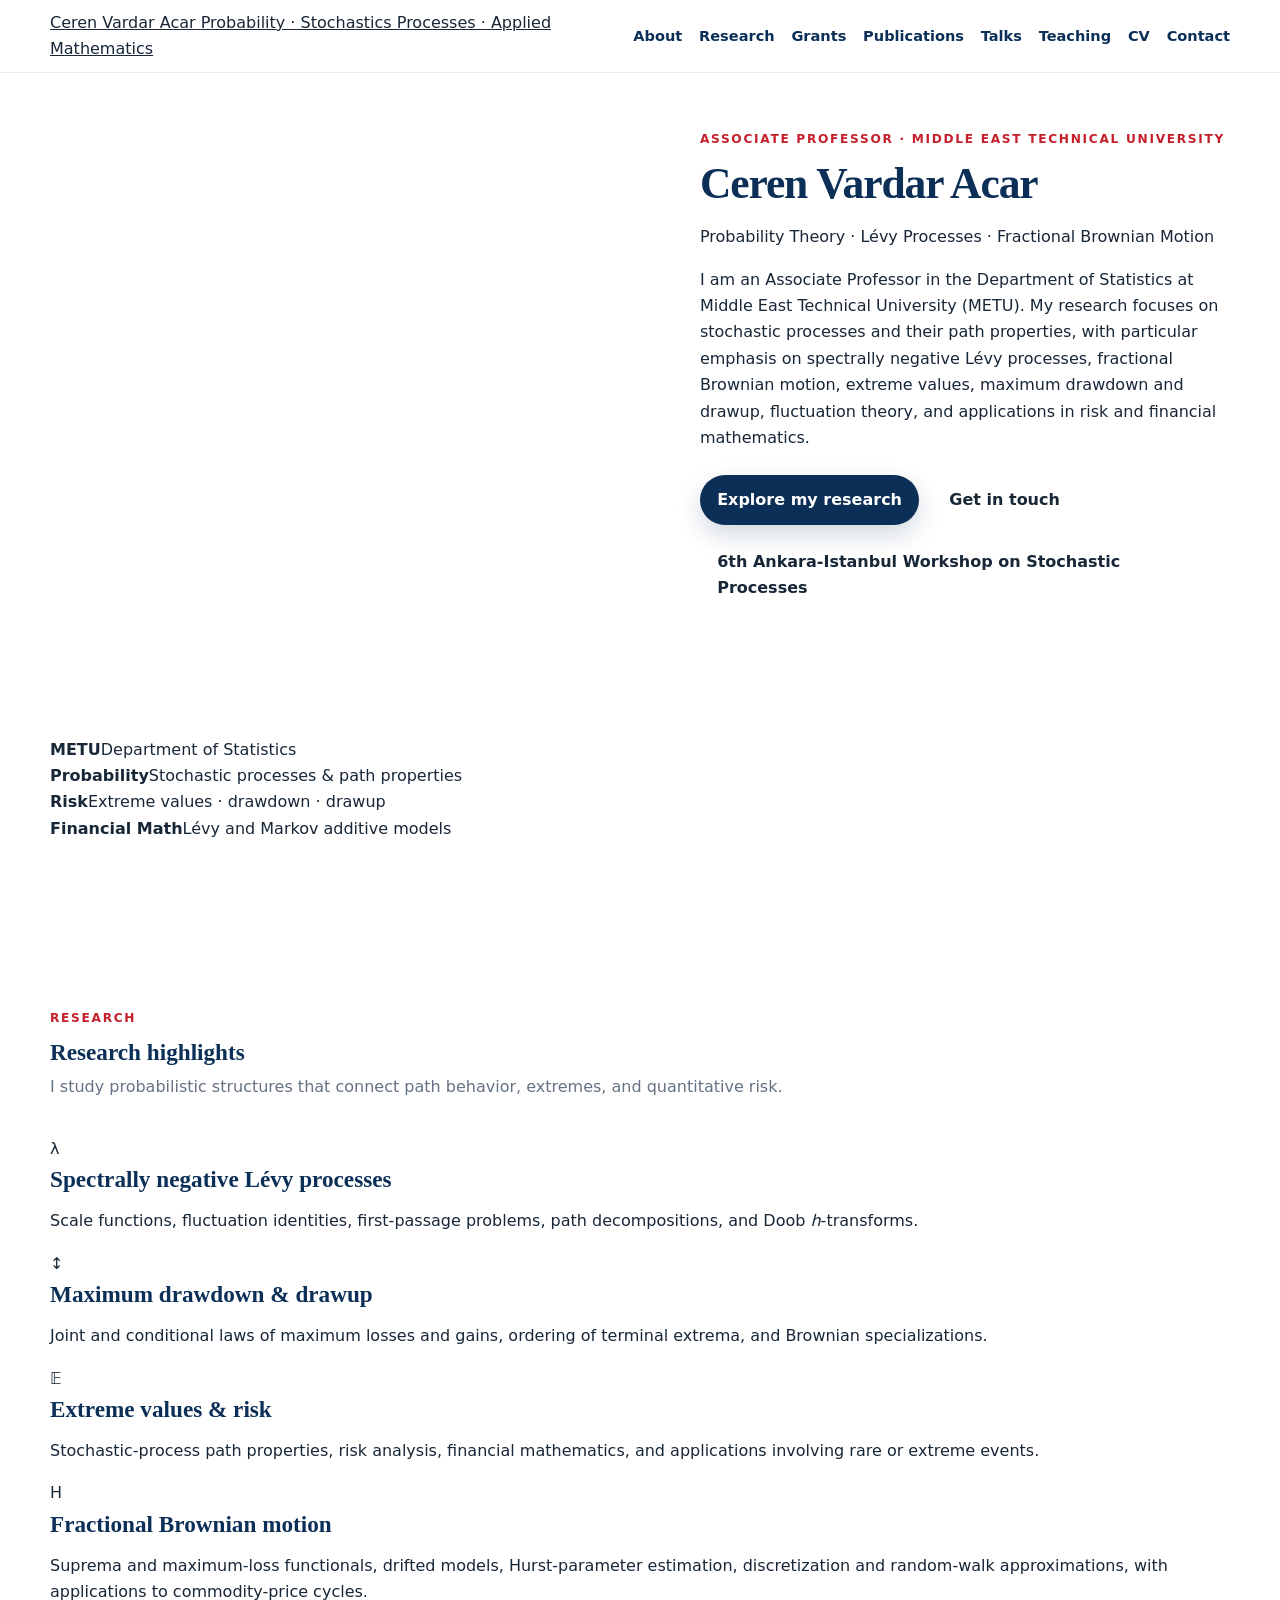
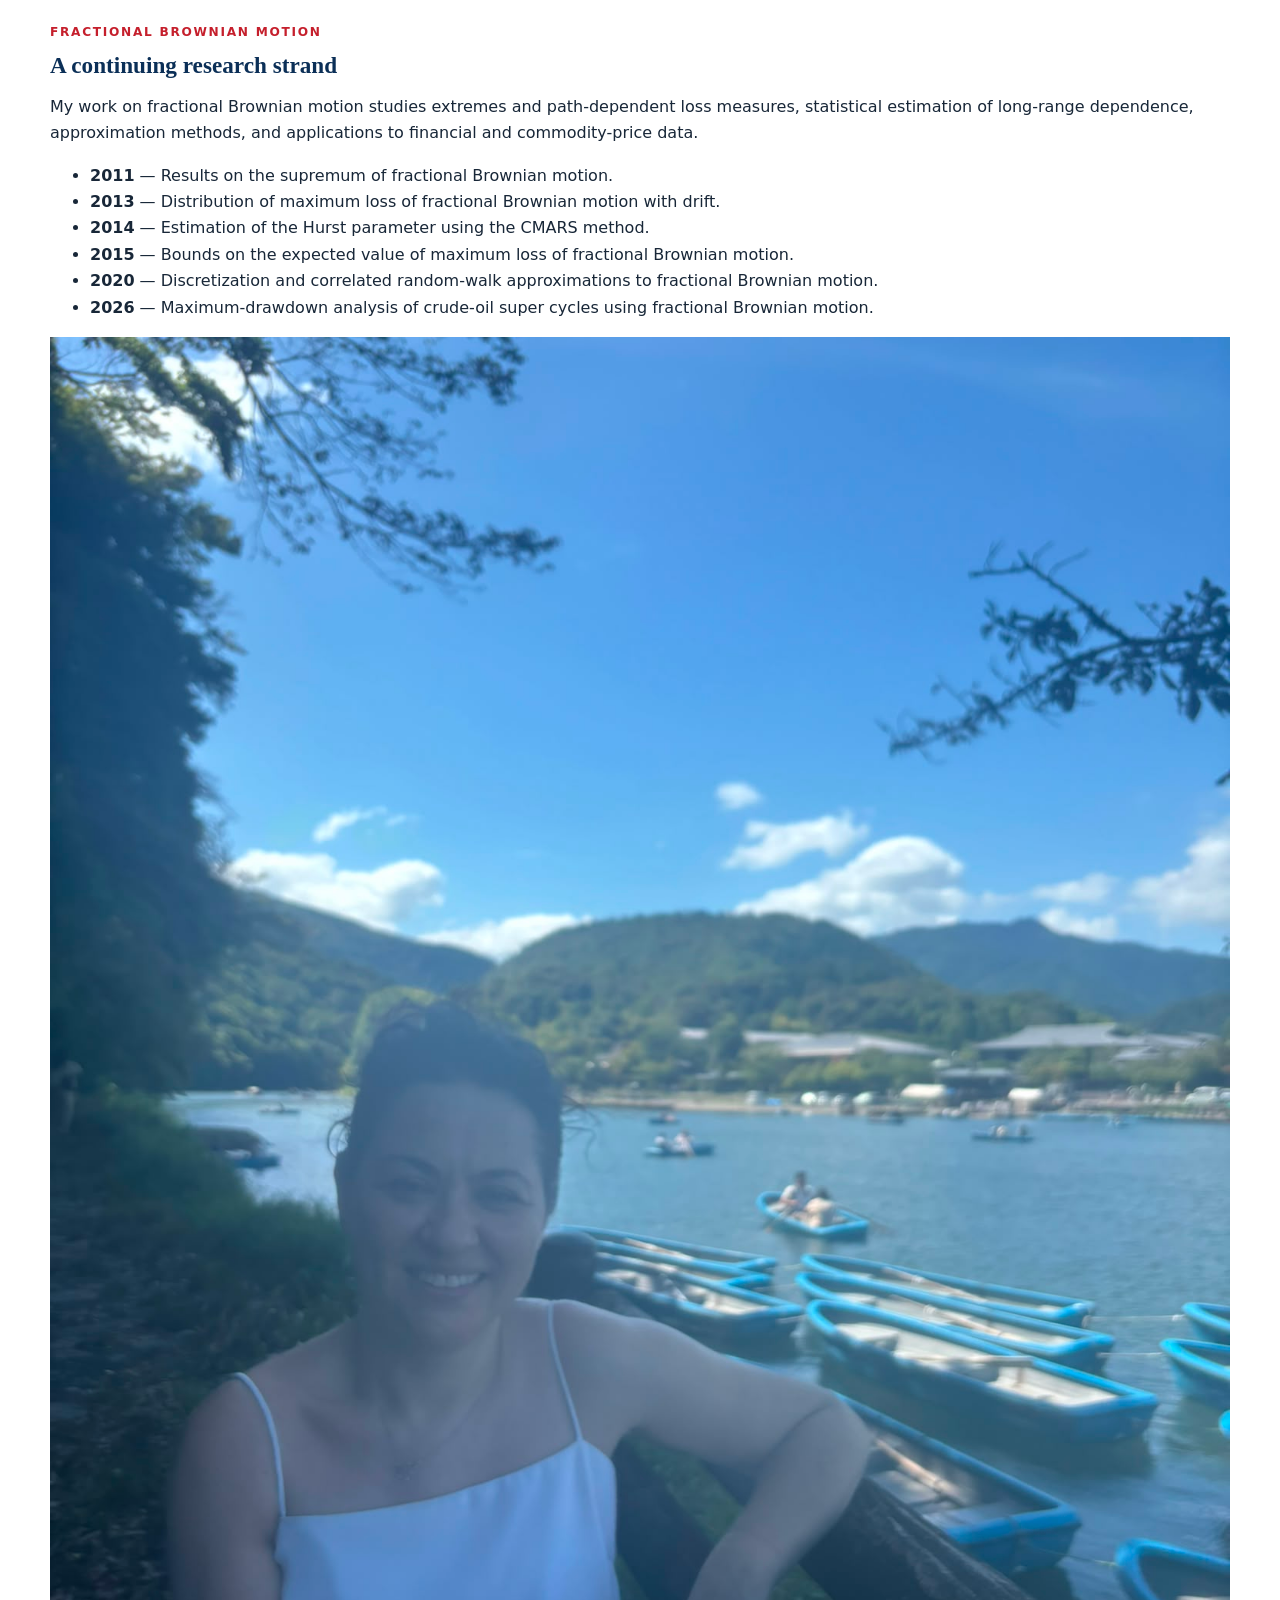
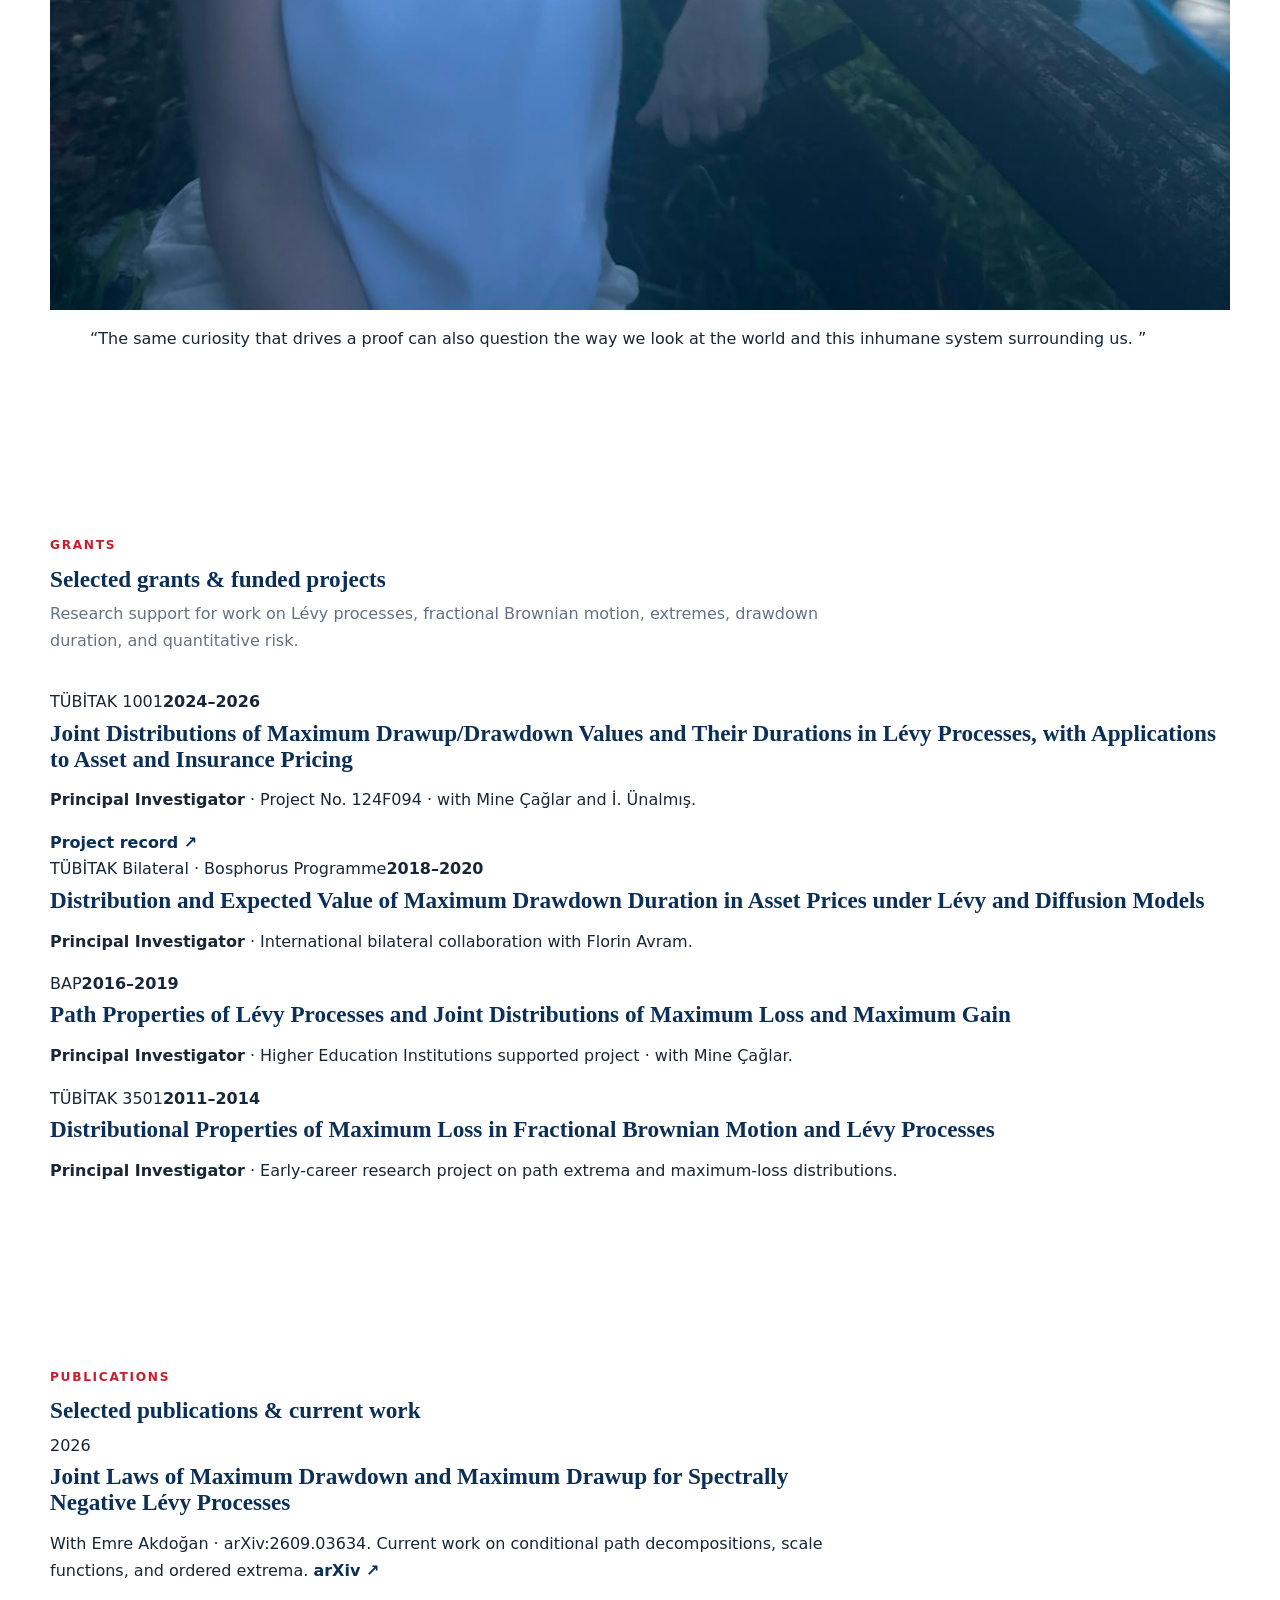
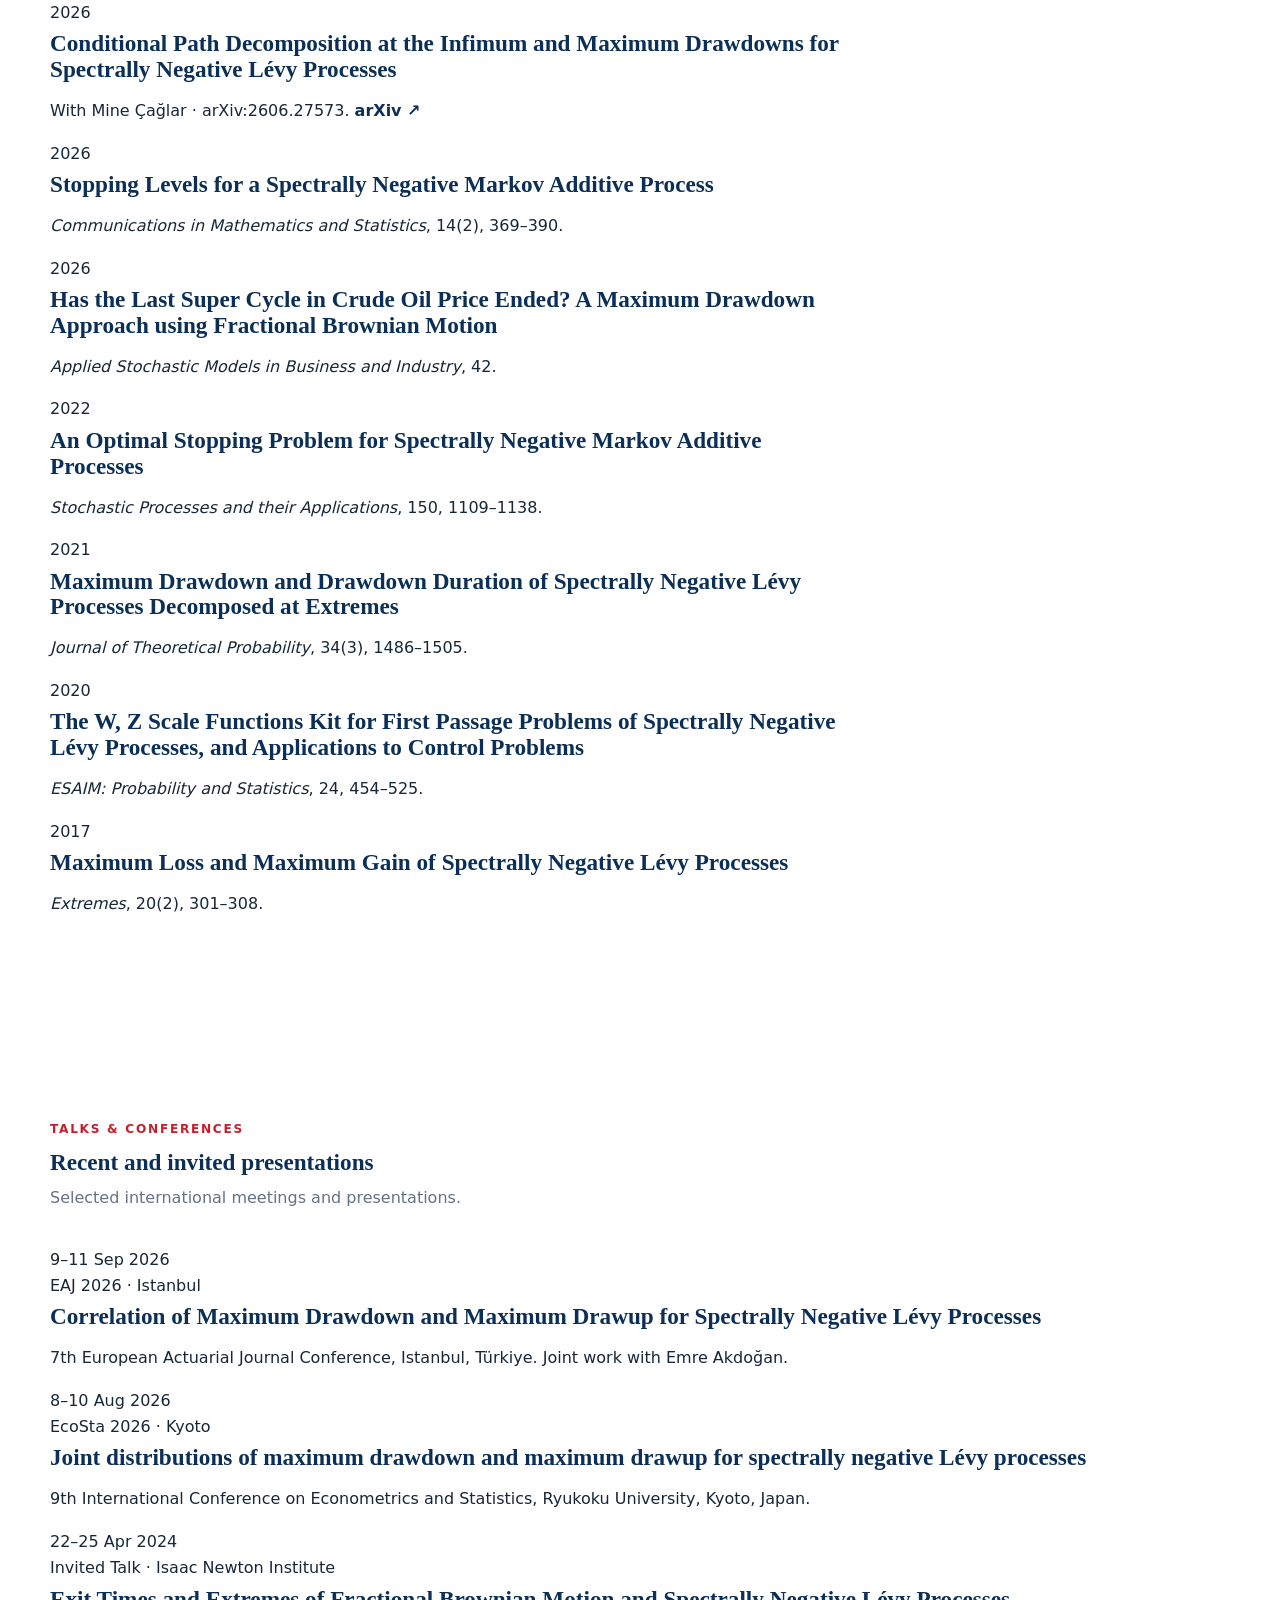
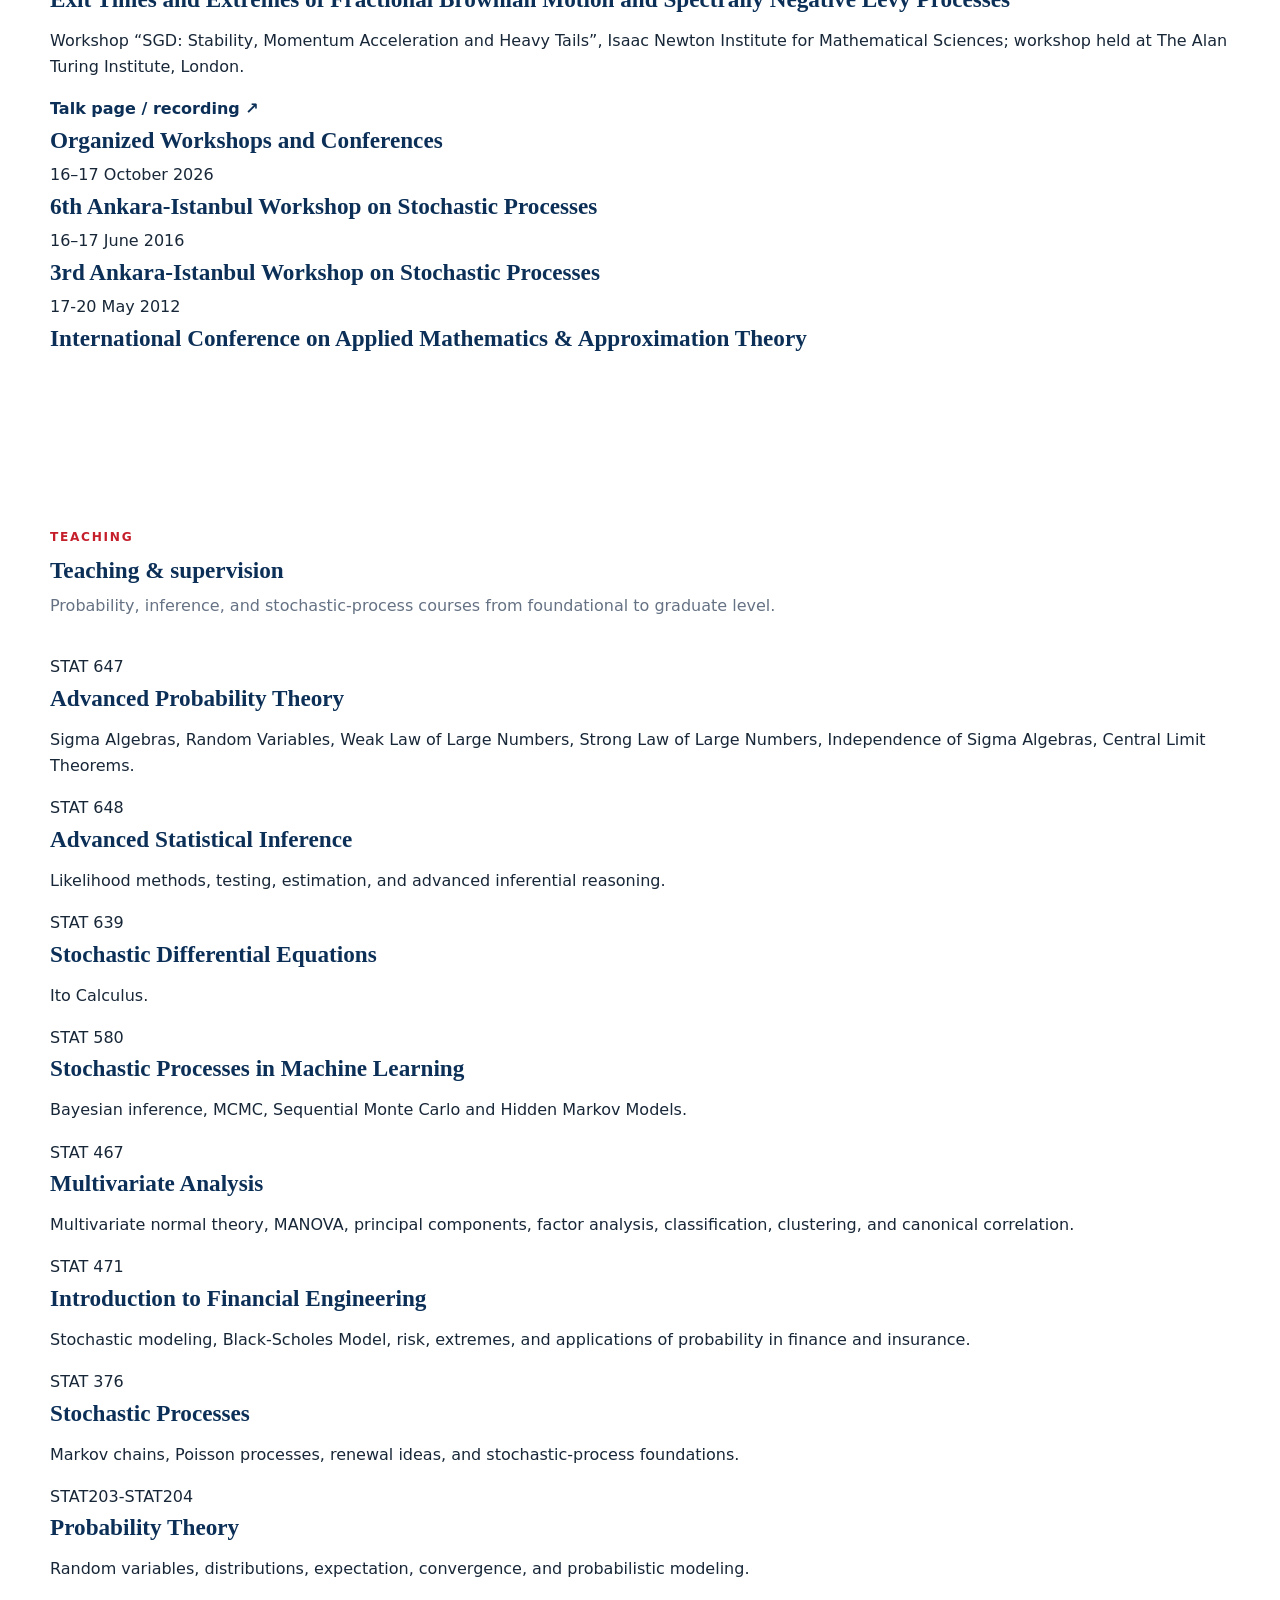
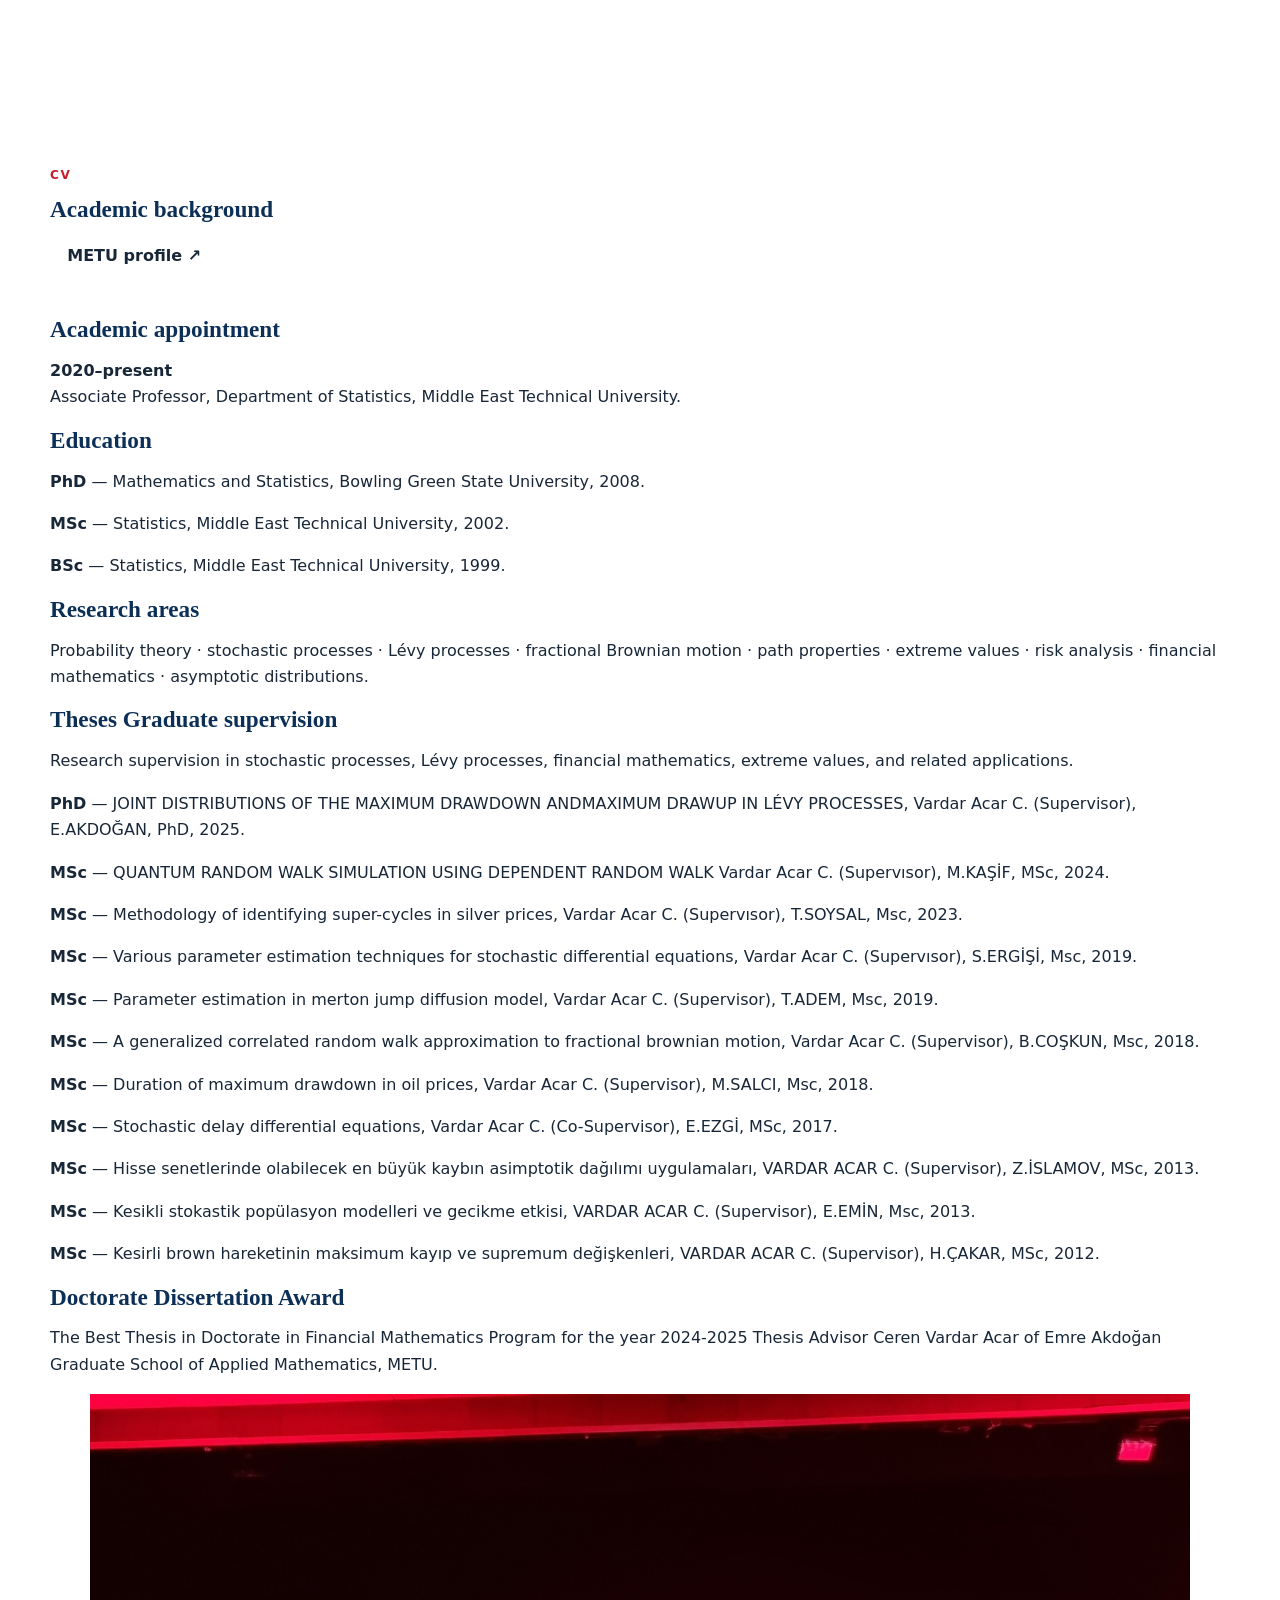
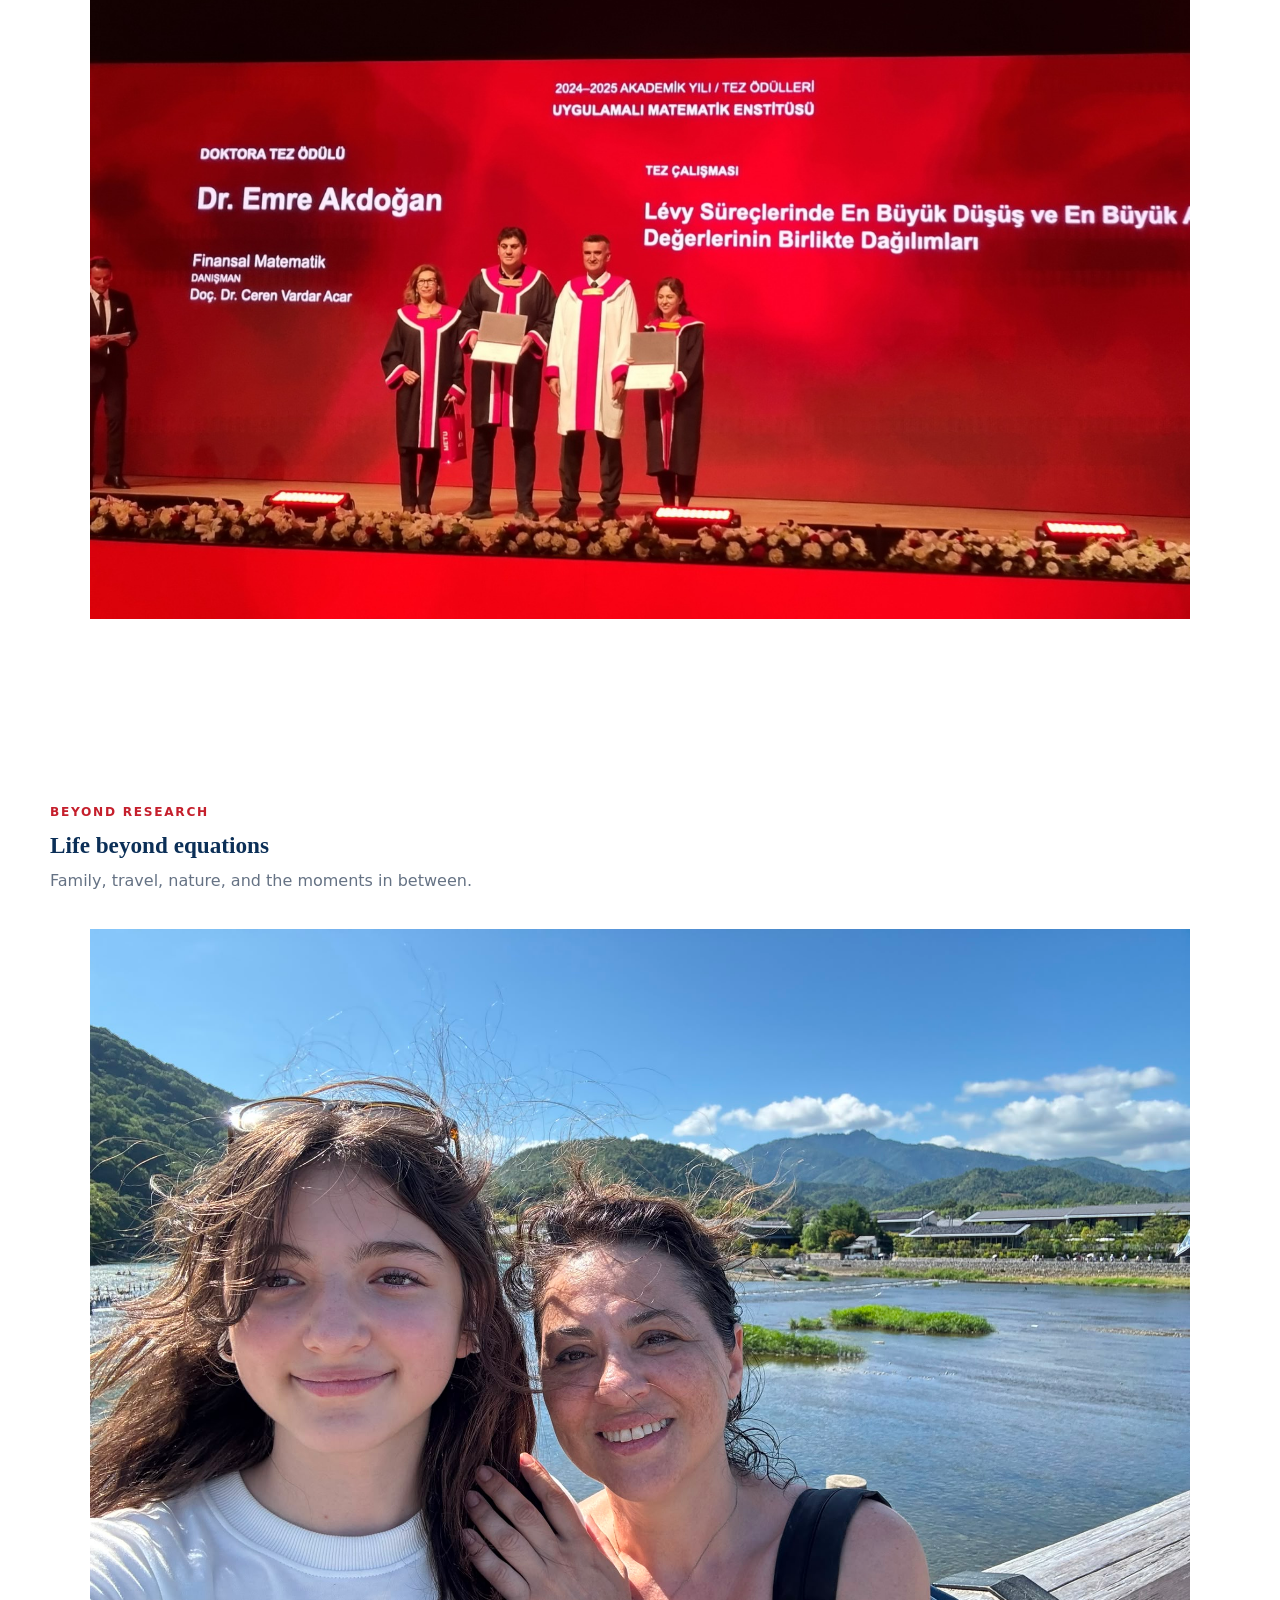
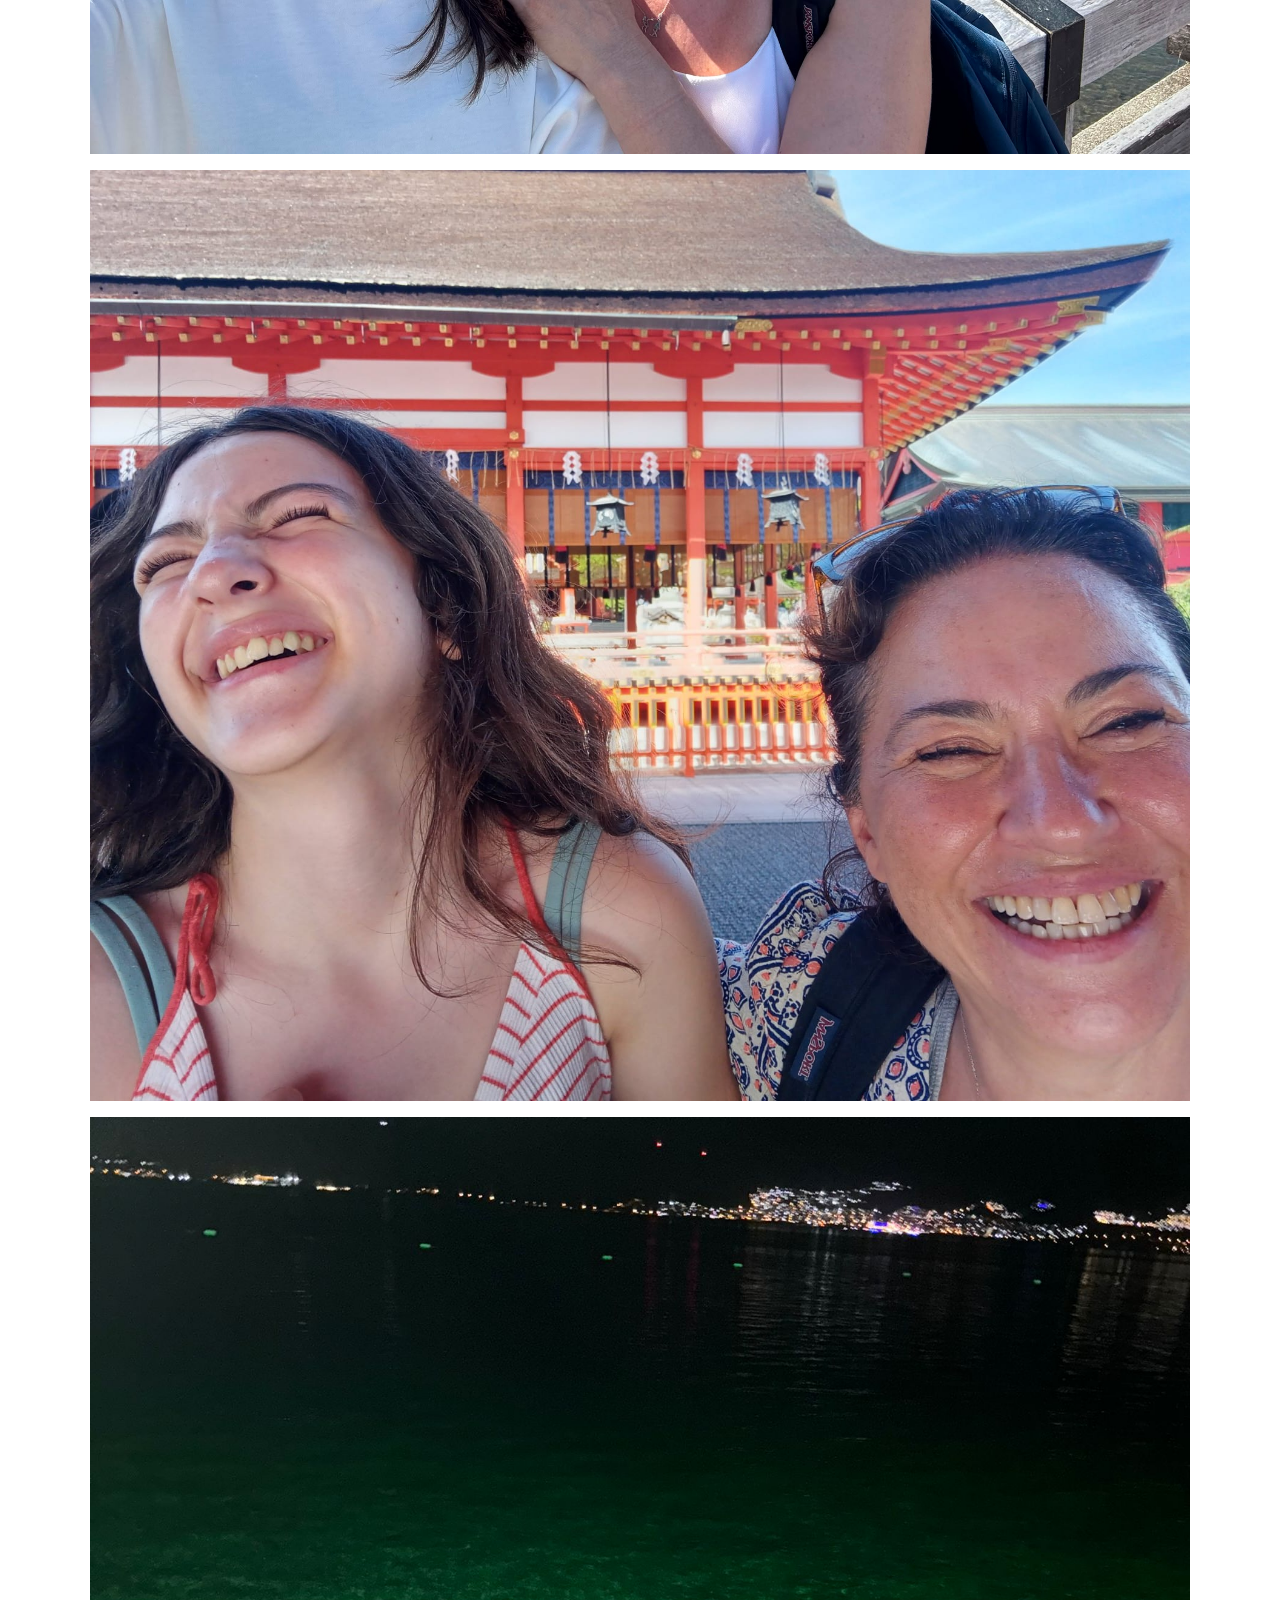
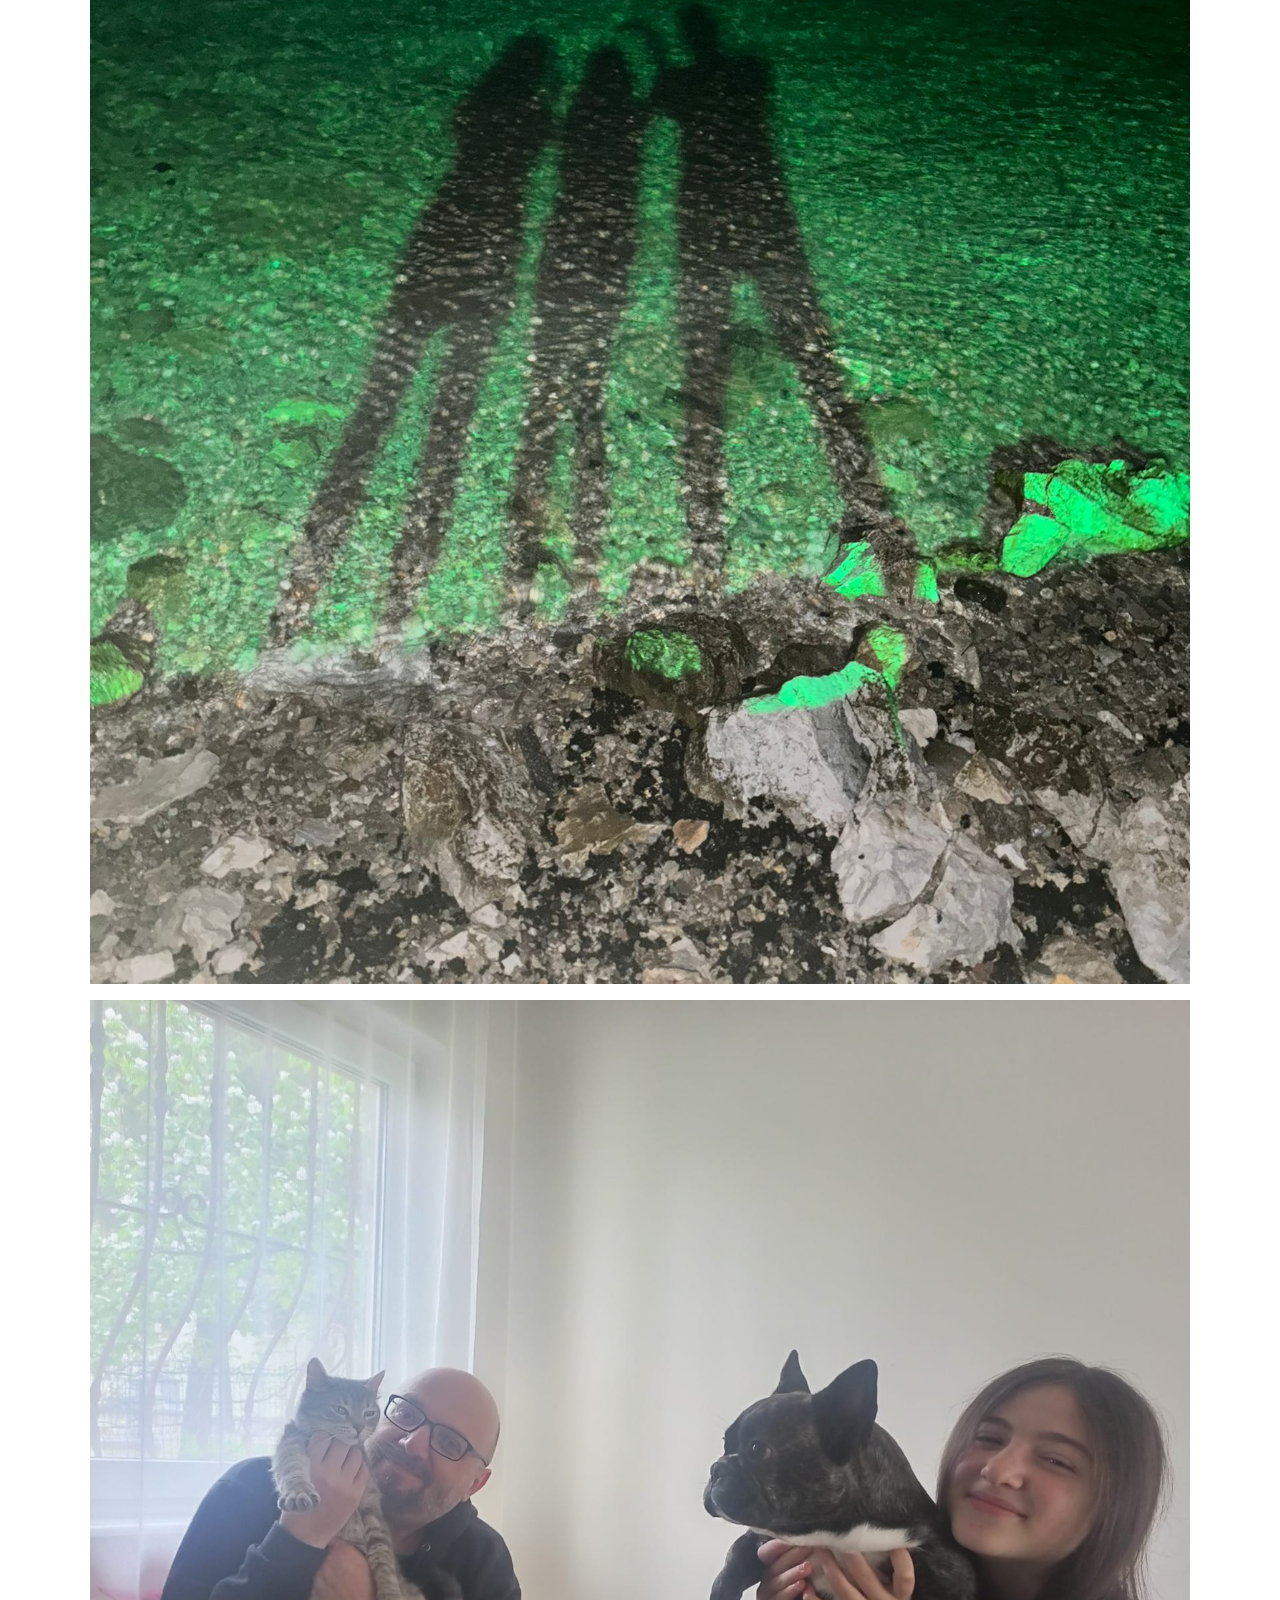
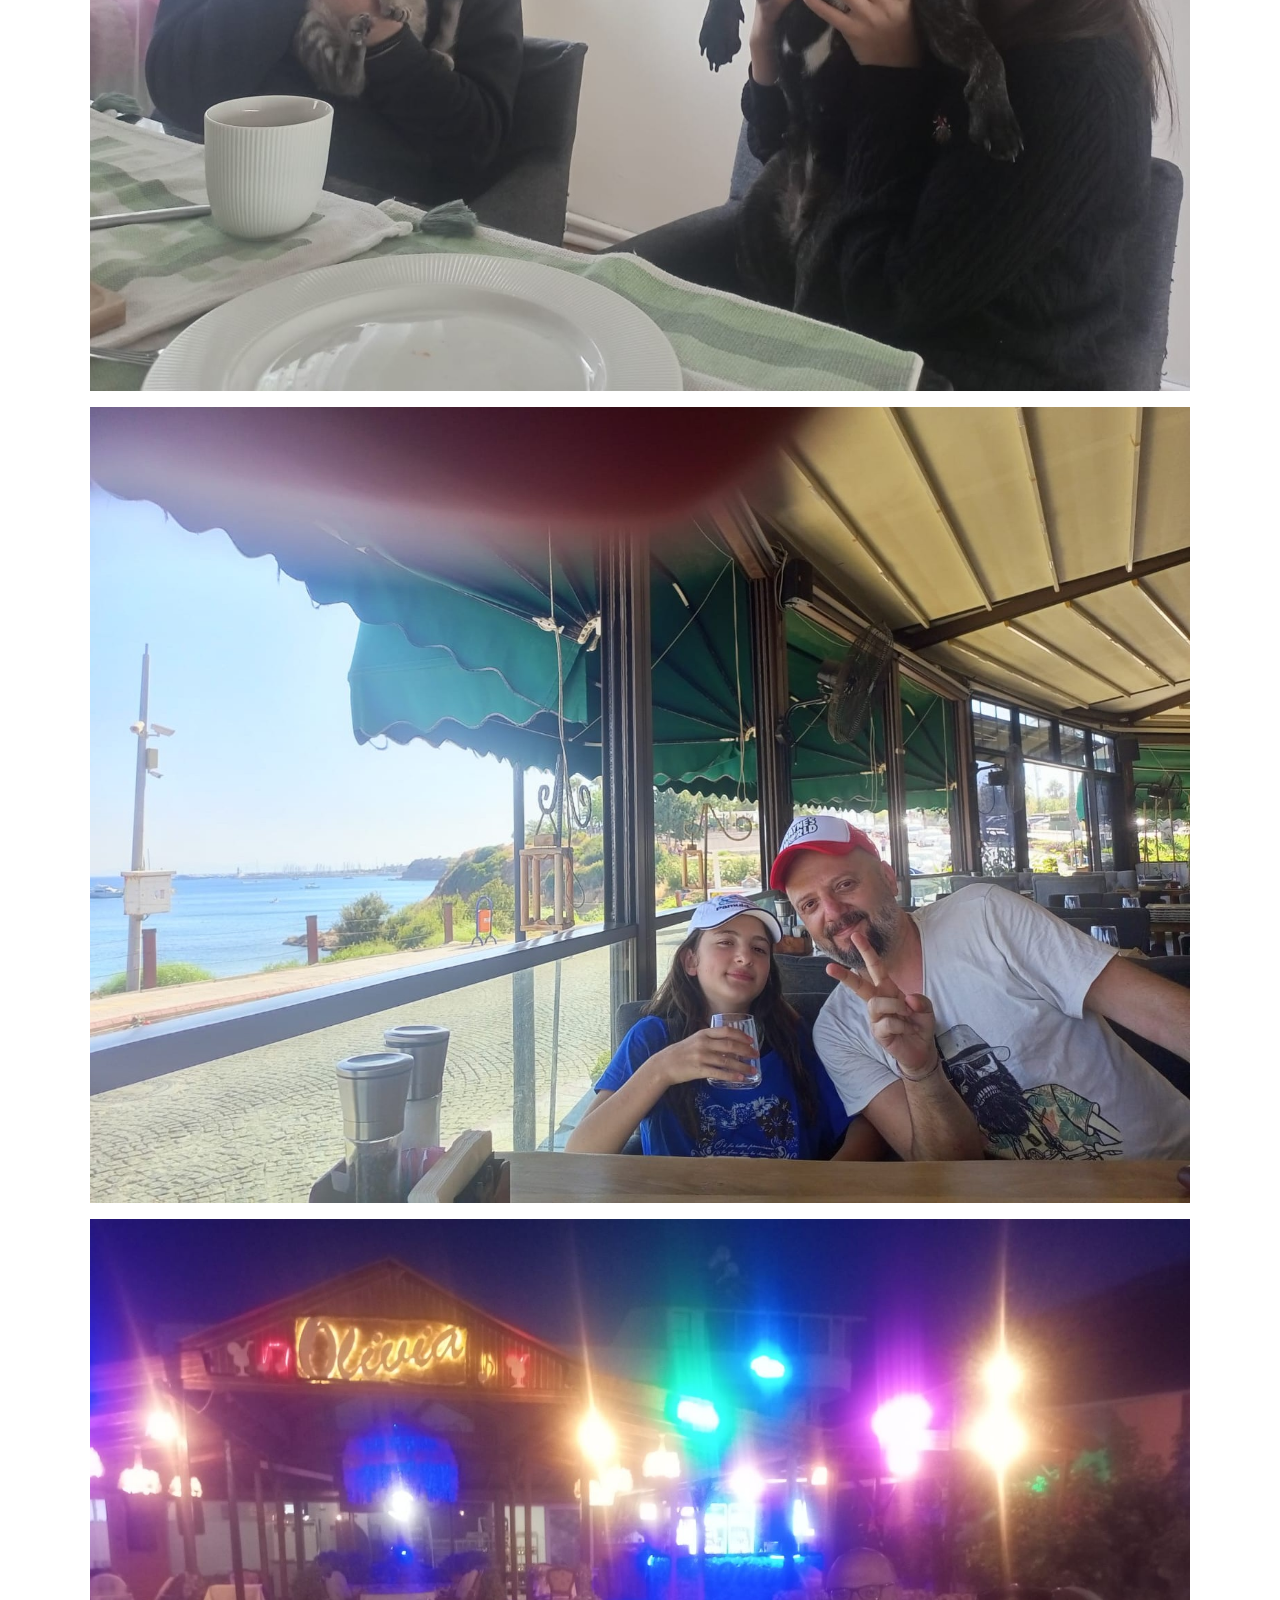
==== commit 8e657546: "Update index.html" ====
--- a/index.html
+++ b/index.html
@@ -320,14 +320,7 @@
         <div class="cv-block">
           <h3>Research areas</h3>
           <p>Probability theory · stochastic processes · Lévy processes · fractional Brownian motion · path properties · extreme values · risk analysis · financial mathematics · asymptotic distributions.</p>
-        </div>
-         <div class="cv-block">
-          <h3>Doctorate Dissertation Award</h3>
-          <p>The Best Thesis in Doctorate in Financial Mathematics Program for the year 2024-2025 Thesis Advisor Ceren Vardar Acar of Emre Akdoğan Graduate School of Applied Mathematics, METU.</p>
-        <figure><img src="award.jpeg" alt="Thesis Award" loading="lazy" /></figure>
-         </div>
-        <div class="cv-block">
-          <h3>Theses Graduate supervision</h3>
+            <h3>Theses Graduate supervision</h3>
           <p>Research supervision in stochastic processes, Lévy processes, financial mathematics, extreme values, and related applications.</p>
           <p><strong>PhD</strong> — JOINT DISTRIBUTIONS OF THE MAXIMUM DRAWDOWN ANDMAXIMUM DRAWUP IN LÉVY PROCESSES, Vardar Acar C. (Supervisor), E.AKDOĞAN, PhD, 2025.</p>
           <p><strong>MSc</strong> — QUANTUM RANDOM WALK SIMULATION USING DEPENDENT RANDOM WALK Vardar Acar C. (Supervısor), M.KAŞİF, MSc, 2024.</p>
@@ -340,9 +333,13 @@
           <p><strong>MSc</strong> — Hisse senetlerinde olabilecek en büyük kaybın asimptotik dağılımı uygulamaları, VARDAR ACAR C. (Supervisor), Z.İSLAMOV, MSc, 2013.</p>
           <p><strong>MSc</strong> — Kesikli stokastik popülasyon modelleri ve gecikme etkisi, VARDAR ACAR C. (Supervisor), E.EMİN, Msc, 2013. </p>
           <p><strong>MSc</strong> — Kesirli brown hareketinin maksimum kayıp ve supremum değişkenleri, VARDAR ACAR C. (Supervisor), H.ÇAKAR, MSc, 2012. </p>
-          
-        </div>
-      </div>
+           </div>
+        <div class="cv-block">
+          <h3>Doctorate Dissertation Award</h3>
+          <p>The Best Thesis in Doctorate in Financial Mathematics Program for the year 2024-2025 Thesis Advisor Ceren Vardar Acar of Emre Akdoğan Graduate School of Applied Mathematics, METU.</p>
+        <figure><img src="award.jpeg" alt="Thesis Award" loading="lazy" /></figure>
+         </div>
+        </div>
     </section>
 
     <!-- ==================================
